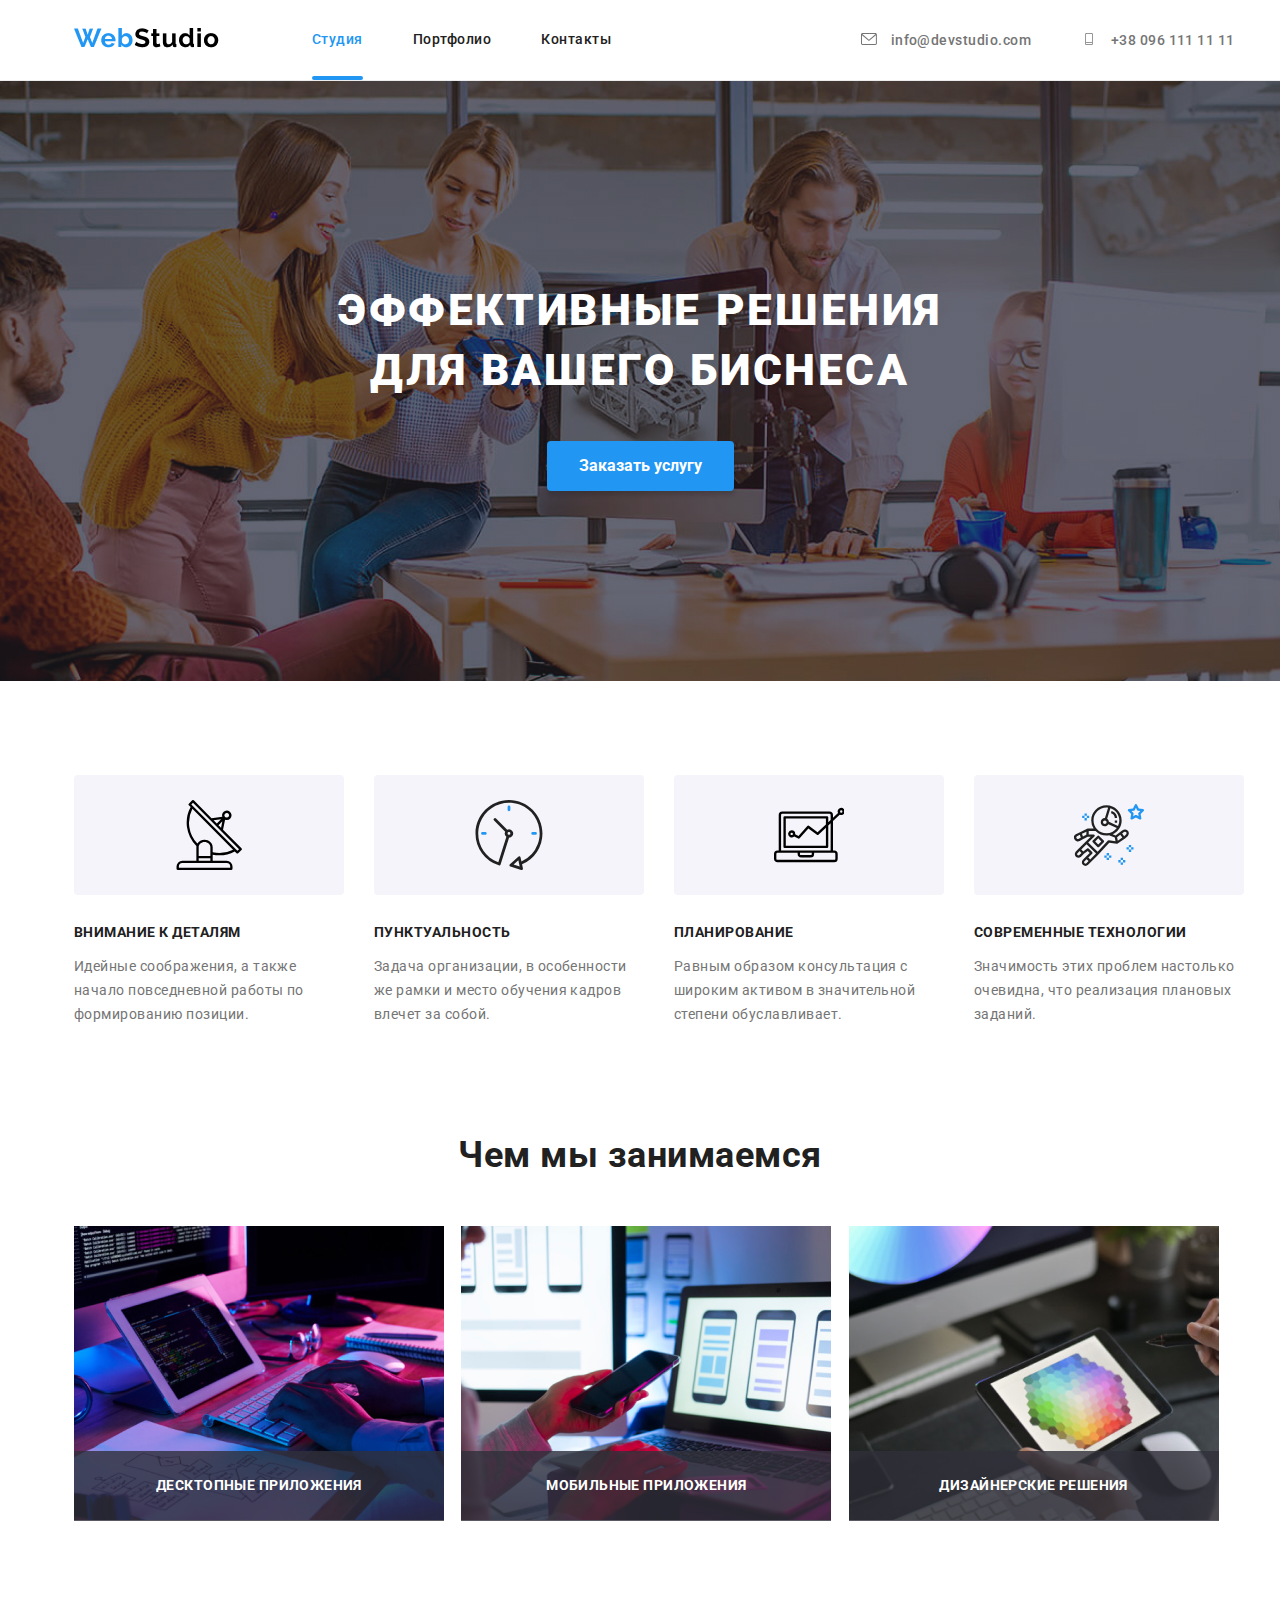
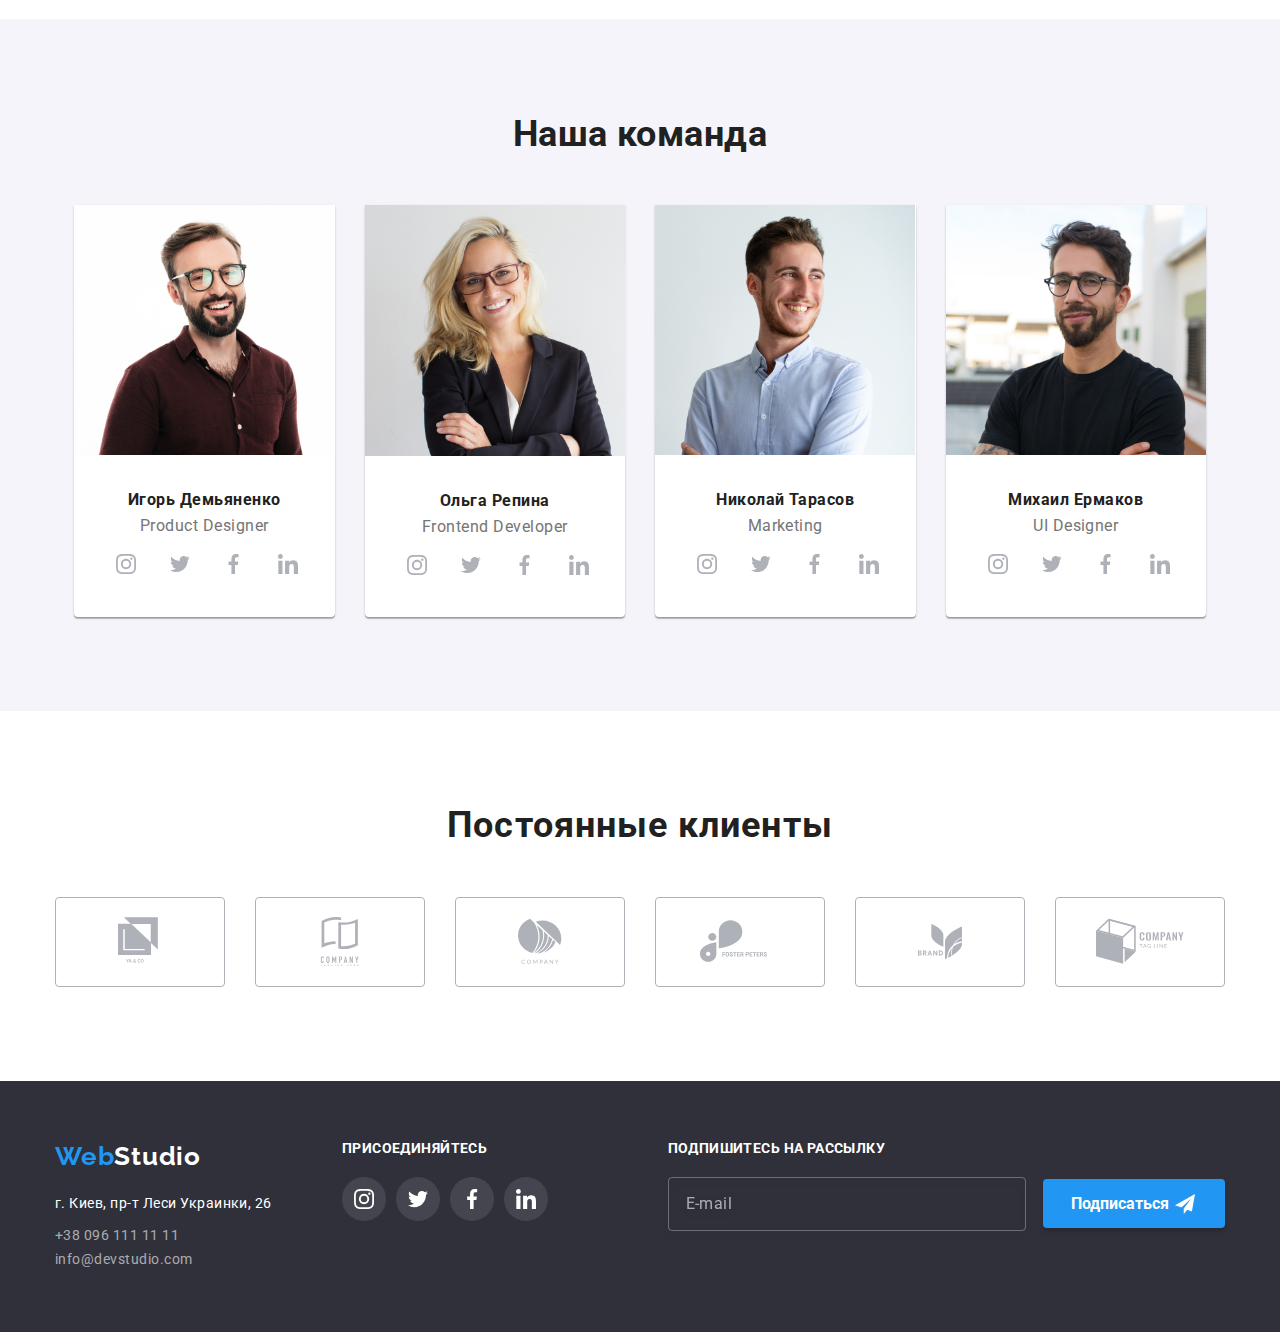
==== index.html @ f14112f4 "add files" ====
<!DOCTYPE html>
<html lang="ru">
  <head>
    <meta charset="UTF-8" />
    <title>adaptive</title>
    <link rel="preconnect" href="https://fonts.gstatic.com" />
    <link
      href="https://fonts.googleapis.com/css2?family=Raleway:wght@700&family=Roboto:wght@400;500;700;900&display=swap"
      rel="stylesheet"
    />
    <link rel="stylesheet" href="./css/main.min.css" />
  </head>

  <body>
    <!--Шапка-->
    <header>
      <div class="container-header container">
        <nav class="container-header__nav">
          <a href="./index.html">
            <img src="./images/WebStudio.png" alt="logo" />
          </a>
          <ul class="container-header__list list">
            <li class="item">
              <a class="container-header__links current" href="./index.html">Студия</a>
            </li>
            <li class="item">
              <a class="container-header__links" href="portfolio.html">Портфолио</a>
            </li>
            <li class="item"><a class="container-header__links" href="">Контакты</a></li>
          </ul>
        </nav>
        <address>
          <ul class="auth-nav list">
            <li class="item list">
              <a class="auth-nav__contacts list" href="mailto:info@devstudio.com">
                <svg class="auth-nav__icons list">
                  <use href="./images/symbol-defs.svg#icon-mail"></use>
                </svg>
                info@devstudio.com</a
              >
            </li>
            <li class="item">
              <a class="auth-nav__contacts" href="tel:+380961111111">
                <svg class="auth-nav__icons list">
                  <use href="./images/symbol-defs.svg#icon-tel"></use>
                </svg>
                +38 096 111 11 11
              </a>
            </li>
          </ul>
        </address>
      </div>
    </header>
    <main>
      <section class="hero">
        <h1 class="hero__title list">
          ЭФФЕКТИВНЫЕ РЕШЕНИЯ<br />ДЛЯ ВАШЕГО БИСНЕСА
        </h1>
        <button data-open-modal class="hero__button">Заказать услугу</button>
      </section>
      <!--наші переваги-->
      <section class="benefits list">
        <div class="benefits__container">
          <h2 class="visualy-hidden list">наші переваги</h2>
          <ul class="benefits__list list">
            <li class="item">
              <div class="benefits__background">
                <svg class="benefits__icons">
                  <use href="./images/symbol-defs.svg#icon-antenna"></use>
                </svg>
              </div>
              <h3 class="benefits__title">Внимание к деталям</h3>
              <p class="benefits__text">
                Идейные соображения, а также начало повседневной работы по
                формированию позиции.
              </p>
            </li>
            <li>
              <div class="benefits__background">
                <svg class="benefits__icons">
                  <use href="./images/symbol-defs.svg#icon-clock"></use>
                </svg>
              </div>
              <h3 class="benefits__title">Пунктуальность</h3>
              <p class="benefits__text">
                Задача организации, в особенности же рамки и место обучения
                кадров влечет за собой.
              </p>
            </li>
            <li class="item">
              <div class="benefits__background">
                <svg class="benefits__icons">
                  <use href="./images/symbol-defs.svg#icon-computer"></use>
                </svg>
              </div>
              <h3 class="benefits__title">Планирование</h3>
              <p class="benefits__text">
                Равным образом консультация с широким активом в значительной
                степени обуславливает.
              </p>
            </li>
            <li class="item">
              <div class="benefits__background">
                <svg class="benefits__icons">
                  <use href="./images/symbol-defs.svg#icon-astronaut"></use>
                </svg>
              </div>
              <h3 class="benefits__title">Современные технологии</h3>
              <p class="benefits__text">
                Значимость этих проблем настолько очевидна, что реализация
                плановых заданий.
              </p>
            </li>
          </ul>
        </div>
      </section>
      <!--Чем мы занимаемся-->
      <section class="our-work list">
        <div class="our-work__container">
          <h2 class="our-work__feature list">Чем мы занимаемся</h2>
          <ul class="our-work__list list">
            <li class="item">
              <img src="./images/img.jpg" width="370" alt="фото роботи1" />
              <h3 class="our-work__title list">ДЕСКТОПНЫЕ ПРИЛОЖЕНИЯ</h3>
            </li>
            <li class="item">
              <img src="./images/img(1).jpg" width="370" alt="фото роботи2" />
              <h3 class="our-work__title list">МОБИЛЬНЫЕ ПРИЛОЖЕНИЯ</h3>
            </li>
            <li class="item">
              <img src="./images/img(2).jpg" width="370" alt="фото роботи3" />
              <h3 class="our-work__title list">ДИЗАЙНЕРСКИЕ РЕШЕНИЯ</h3>
            </li>
          </ul>
        </div>
      </section>
      <!--Наша команда-->
      <section class="team list">
        <div class="team__container">
          <h2 class="team__title list">Наша команда</h2>
          <ul class="team__work list">
            <li class="item list">
              <img
                src="./images/img(3).jpg"
                width="260"
                alt="Игорь Демьяненко"
              /><br />
              <div class="team__staff list">
                <h3 class="team__name list">Игорь Демьяненко</h3>
                <p class="team__positions">Product Designer</p>
              
              <ul class="team__networks list">
                <li class="networks-item list">
                  <a
                    class="team__social-link list"
                    href="https://www.instagram.com/"
                    target="_blank"
                  >
                    <svg class="team__icons list">
                      <use href="./images/symbol-defs.svg#icon-instagram"></use>
                    </svg>
                  </a>
                </li>
                <li class="networks-item list">
                  <a
                    class="team__social-link"
                    href="https://twitter.com/?lang=uk"
                    target="_blank"
                  >
                    <svg class="team__icons">
                      <use href="./images/symbol-defs.svg#icon-twitter"></use>
                    </svg>
                  </a>
                </li>
                <li>
                  <a
                    class="team__social-link"
                    href="https://uk-ua.facebook.com/"
                    target="_blank"
                  >
                    <svg class="team__icons">
                      <use href="./images/symbol-defs.svg#icon-facebook"></use>
                    </svg>
                  </a>
                </li>
                <li>
                  <a
                    class="team__social-link"
                    href="https://www.linkedin.com/"
                    target="_blank"
                  >
                    <svg class="team__icons">
                      <use href="./images/symbol-defs.svg#icon-linkedin"></use>
                    </svg>
                  </a>
                </li>
              </ul>
            </div>
            </li>
            <li class="item list">
              <img
                src="./images/img(4).jpg"
                width="261"
                alt="Ольга Репина"
              /><br />
              <div class="team__staff list">
                <h3 class="team__name list">Ольга Репина</h3>
                <p class="team__positions">Frontend Developer</p>
              
              <ul class="team__networks list">
                <li>
                  <a
                    class="team__social-link"
                    href="https://www.instagram.com/"
                    target="_blank"
                  >
                    <svg class="team__icons">
                      <use href="./images/symbol-defs.svg#icon-instagram"></use>
                    </svg>
                  </a>
                </li>
                <li>
                  <a
                    class="team__social-link"
                    href="https://twitter.com/?lang=uk"
                    target="_blank"
                  >
                    <svg class="team__icons">
                      <use href="./images/symbol-defs.svg#icon-twitter"></use>
                    </svg>
                  </a>
                </li>
                <li>
                  <a
                    class="team__social-link"
                    href="https://uk-ua.facebook.com/"
                    target="_blank"
                  >
                    <svg class="team__icons">
                      <use href="./images/symbol-defs.svg#icon-facebook"></use>
                    </svg>
                  </a>
                </li>
                <li>
                  <a
                    class="team__social-link"
                    href="https://www.linkedin.com/"
                    target="_blank"
                  >
                    <svg class="team__icons">
                      <use href="./images/symbol-defs.svg#icon-linkedin"></use>
                    </svg>
                  </a>
                </li>
              </ul>
            </div>
            </li>
            <li class="item list">
              <img
                src="./images/img(5).jpg"
                width="260"
                alt="Николай Тарасов"
              /><br />
              <div class="team__staff list">
                <h3 class="team__name list">Николай Тарасов</h3>
                <p class="team__positions">Marketing</p>
             
              <ul class="team__networks list">
                <li>
                  <a
                    class="team__social-link"
                    href="https://www.instagram.com/"
                    target="_blank"
                  >
                    <svg class="team__icons">
                      <use href="./images/symbol-defs.svg#icon-instagram"></use>
                    </svg>
                  </a>
                </li>
                <li>
                  <a
                    class="team__social-link"
                    href="https://twitter.com/?lang=uk"
                    target="_blank"
                  >
                    <svg class="team__icons">
                      <use href="./images/symbol-defs.svg#icon-twitter"></use>
                    </svg>
                  </a>
                </li>
                <li>
                  <a
                    class="team__social-link"
                    href="https://uk-ua.facebook.com/"
                    target="_blank"
                  >
                    <svg class="team__icons">
                      <use href="./images/symbol-defs.svg#icon-facebook"></use>
                    </svg>
                  </a>
                </li>
                <li>
                  <a
                    class="team__social-link"
                    href="https://www.linkedin.com/"
                    target="_blank"
                  >
                    <svg class="team__icons">
                      <use href="./images/symbol-defs.svg#icon-linkedin"></use>
                    </svg>
                  </a>
                </li>
              </ul>
            </div>
            </li>
            <li class="item list">
              <img
                src="./images/img(6).jpg"
                width="260"
                alt="Михаил Ермаков"
              /><br />
              <div class="team__staff list">
                <h3 class="team__name list">Михаил Ермаков</h3>
                <p class="team__positions">UI Designer</p>
              
              <ul class="team__networks list">
                <li>
                  <a
                    class="team__social-link"
                    href="https://www.instagram.com/"
                    target="_blank"
                  >
                    <svg class="team__icons">
                      <use href="./images/symbol-defs.svg#icon-instagram"></use>
                    </svg>
                  </a>
                </li>
                <li>
                  <a
                    class="team__social-link"
                    href="https://twitter.com/?lang=uk/"
                    target="_blank"
                  >
                    <svg class="team__icons">
                      <use href="./images/symbol-defs.svg#icon-twitter"></use>
                    </svg>
                  </a>
                </li>
                <li>
                  <a
                    class="team__social-link"
                    href="https://uk-ua.facebook.com/"
                    target="_blank"
                  >
                    <svg class="team__icons">
                      <use href="./images/symbol-defs.svg#icon-facebook"></use>
                    </svg>
                  </a>
                </li>
                <li>
                  <a
                    class="team__social-link"
                    href="https://www.linkedin.com/"
                    target="_blank"
                  >
                    <svg class="team__icons">
                      <use href="./images/symbol-defs.svg#icon-linkedin"></use>
                    </svg>
                  </a>
                </li>
              </ul>
            </div>
            </li>
          </ul>
        </div>
      </section>
      <!--наші клієнти-->
      <section class="clients">
        <h3 class="clients__title list">Постоянные клиенты</h3>
        <ul class="clients__icons list">
          <li class="item">
            <a href="#" class="clients__link">
              <svg class="clients__logo" width="44" height="49">
                <use href="./images/symbol-defs.svg#icon-logo-1"></use>
              </svg>
            </a>
          </li>
          <li class="item">
            <a class="clients__link" href="#"
              ><svg class="clients__logo" width="44" height="49">
                <use href="./images/symbol-defs.svg#icon-logo-2"></use>
              </svg>
            </a>
          </li>
          <li class="item">
            <a class="clients__link" href="#">
              <svg class="clients__logo" width="44" height="49">
                <use href="./images/symbol-defs.svg#icon-logo-3"></use>
              </svg>
            </a>
          </li>
          <li class="item">
            <a class="clients__link" href="#"
              ><svg class="clients__logo" width="80" height="49">
                <use href="./images/symbol-defs.svg#icon-logo-4"></use>
              </svg>
            </a>
          </li>
          <li class="item">
            <a class="clients__link" href="#"
              ><svg class="clients__logo" width="44" height="49">
                <use href="./images/symbol-defs.svg#icon-logo-5"></use>
              </svg>
            </a>
          </li>
          <li class="item">
            <a class="clients__link" href="#"
              ><svg class="clients__logo" width="88" height="49">
                <use href="./images/symbol-defs.svg#icon-logo-6"></use>
              </svg>
            </a>
          </li>
        </ul>
      </section>
    </main>
    <footer>
      <div class="footer__container">
        <div>
          <a href="./index.html"
            ><span class="web">Web</span><span class="studio">Studio</span>
          </a>
          <address>
            <p class="footer__address">г. Киев, пр-т Леси Украинки, 26</p>
            <a class="footer__tel" href="tel:+380961111111">+38 096 111 11 11</a><br />
            <a class="footer__email" href="mailto:info@devstudio.com"
              >info@devstudio.com</a
            >
          </address>
        </div>
        <div class="footer__end">
          <h3 class="footer__join list">ПРИСОЕДИНЯЙТЕСЬ</h3>
          <ul class="footer-networks">
            <li>
              <a
                class="footer__social-links"
                href="https://www.instagram.com/"
                target="_blank"
              >
                <svg class="footer__icons">
                  <use href="./images/symbol-defs.svg#icon-instagram-2"></use>
                </svg>
              </a>
            </li>
            <li>
              <a
                class="footer__social-links"
                href="https://www.instagram.com/"
                target="_blank"
              >
                <svg class="footer__icons">
                  <use href="./images/symbol-defs.svg#icon-twitter-1"></use>
                </svg>
              </a>
            </li>
            <li>
              <a
                class="footer__social-links"
                href="https://www.instagram.com/"
                target="_blank"
              >   
                <svg class="footer__icons">
                  <use href="./images/symbol-defs.svg#icon-facebook-1"></use>
                </svg>
              </a>
            </li>
            <li>
              <a
                class="footer__social-links"
                href="https://www.instagram.com/"
                target="_blank"
              >
                <svg class="footer__icons">
                  <use href="./images/symbol-defs.svg#icon-linkedin-1"></use>
                </svg>
              </a>
            </li>
          </ul>
        </div>
        <div class="footer__form">
          <h3 class="footer__join list">Подпишитесь на рассылку</h3>
          <form>
            <input class="footer__form-input" type="email" placeholder="E-mail" />

            <button class="footer__form-button" type="submit">
              Подписаться
              <svg class="footer__form-icon" width="24" height="20">
                <use href="./images/symbol-defs.svg#icon-send"></use>
              </svg>
            </button>
          </form>
        </div>
      </div>
    </footer>

    <div class="backdrop is-hidden" data-backdrop>
      <div class="modal list">
        <button class="modal-btn list" data-close-modal>
          <svg width="20" height="20">
            <use href="./images/symbol-defs.svg#icon-close"></use>
          </svg>
        </button>
        <div class="modal-form list">
          <h3 class="modal-form-title list">
            Оставьте свои данные, мы вам перезвоним
          </h3>
          <form class="form-list">
            <div class="form-fild list">
              <label for="name">Имя</label>
              <input type="text" id="name" class="input" />
              <svg height="16" width="16">
                <use href="./images/symbol-defs.svg#icon-person"></use>
              </svg>
            </div>
            <div class="form-fild list">
              <label for="tel">Телефон</label>
              <input type="tel" id="tel" class="input" />
              <svg height="16" width="16">
                <use href="./images/symbol-defs.svg#icon-tel-2"></use>
              </svg>
            </div>
            <div class="form-fild list">
              <label for="email">Почта</label>
              <input type="email" id="email" class="input" />
              <svg height="16" width="16">
                <use href="./images/symbol-defs.svg#icon-mail-2"></use>
              </svg>
            </div>
            <div class="form-fild list">
              <label for="comet">Комментарий</label>
              <textarea
                class="textarea"
                id="comet"
                cols="5"
                rows="7"
                
                placeholder="Введите текст"
              ></textarea>
            </div>
            <div class="form-checkbox list">
              <label class="checkbox-label">
                <input type="checkbox" class="checkbox" />
                <span class="checkbox-icon"></span>
                 Соглашаюсь с рассылкой и принимаю&nbsp;
                <span
                  ><a class="conditions list" href="#" >Условия договора </a>
              </span>               
             </label>
            </div>
            <button class="button-modal list">Отправить</button>
          </form>
        </div>
      </div>
    </div>
    <script>
      const refs = {
        openModalBtn: document.querySelector("[data-open-modal]"),
        closeModalBtn: document.querySelector("[data-close-modal]"),
        backdrop: document.querySelector("[data-backdrop]"),
      };

      refs.openModalBtn.addEventListener("click", toggleModal);
      refs.closeModalBtn.addEventListener("click", toggleModal);

      refs.backdrop.addEventListener("click", logBackdropClick);

      function toggleModal() {
        refs.backdrop.classList.toggle("is-hidden");
      }

      function logBackdropClick() {
        console.log("Это клик в бекдроп");
      }
    </script>
  </body>
</html>
---- css/main.min.css ----
/*! modern-normalize v1.0.0 | MIT License | https://github.com/sindresorhus/modern-normalize */*,*::before,*::after{-webkit-box-sizing:border-box;box-sizing:border-box}:root{-moz-tab-size:4;-o-tab-size:4;tab-size:4}html{line-height:1.15;-webkit-text-size-adjust:100%}body{margin:0}body{font-family:system-ui,-apple-system,"Segoe UI",Roboto,Helvetica,Arial,sans-serif,"Apple Color Emoji","Segoe UI Emoji"}hr{height:0;color:inherit}abbr[title]{-webkit-text-decoration:underline dotted;text-decoration:underline dotted}b,strong{font-weight:bolder}code,kbd,samp,pre{font-family:ui-monospace, SFMono-Regular, Consolas, "Liberation Mono", Menlo, monospace;font-size:1em}small{font-size:80%}sub,sup{font-size:75%;line-height:0;position:relative;vertical-align:baseline}sub{bottom:-0.25em}sup{top:-0.5em}table{text-indent:0;border-color:inherit}button,input,optgroup,select,textarea{font-family:inherit;font-size:100%;line-height:1.15;margin:0}button,select{text-transform:none}button,[type="button"],[type="reset"],[type="submit"]{-webkit-appearance:button}::-moz-focus-inner{border-style:none;padding:0}:-moz-focusring{outline:1px dotted ButtonText}:-moz-ui-invalid{box-shadow:none}legend{padding:0}progress{vertical-align:baseline}::-webkit-inner-spin-button,::-webkit-outer-spin-button{height:auto}[type="search"]{-webkit-appearance:textfield;outline-offset:-2px}::-webkit-search-decoration{-webkit-appearance:none}::-webkit-file-upload-button{-webkit-appearance:button;font:inherit}summary{display:list-item}body{font-family:"Roboto";color:#212121;letter-spacing:0.03em;font-weight:400;margin:0}.list{padding:0;margin:0;list-style:none}.container{margin-left:auto;margin-right:auto;width:1172px;padding-left:20px;padding-right:20px;outline:2px solid transparent}a{text-decoration:none}ul{list-style-type:none}.visualy-hidden{position:absolute;clip:rect(0 0 0 0);width:1px;height:1px;margin:-1px}header{border-bottom:1px solid #ececec}.container-header{display:-webkit-box;display:-ms-flexbox;display:flex;-webkit-box-align:center;-ms-flex-align:center;align-items:center}.container-header__nav{display:-webkit-box;display:-ms-flexbox;display:flex;-webkit-box-align:center;-ms-flex-align:center;align-items:center}.container-header__list{display:-webkit-box;display:-ms-flexbox;display:flex}.container-header__list .item{margin-right:50px}.container-header__list .item:last-child{margin-right:0}.container-header__list .item:first-child{margin-left:93px}.container-header__list .container-header__links{display:block;position:relative;padding-top:32px;padding-bottom:32px;font-weight:500;font-size:14px;line-height:1.14;color:#212121;-webkit-transition:color 250ms cubic-bezier(0.4, 0, 0.2, 1);transition:color 250ms cubic-bezier(0.4, 0, 0.2, 1)}.container-header__list .container-header__links.current,.container-header__list .container-header__links:hover,.container-header__list .container-header__links:focus{color:#2196f3}.container-header__links::after{content:"";position:absolute;left:0;bottom:0;display:block;width:100%;height:4px;background:#2196f3;border-radius:2px;-webkit-transform:scaleX(0);transform:scaleX(0);opacity:0;-webkit-transition:opacity 250ms cubic-bezier(0.4, 0, 0.2, 1),-webkit-transform 250ms cubic-bezier(0.4, 0, 0.2, 1);transition:opacity 250ms cubic-bezier(0.4, 0, 0.2, 1),-webkit-transform 250ms cubic-bezier(0.4, 0, 0.2, 1);transition:transform 250ms cubic-bezier(0.4, 0, 0.2, 1),opacity 250ms cubic-bezier(0.4, 0, 0.2, 1);transition:transform 250ms cubic-bezier(0.4, 0, 0.2, 1),opacity 250ms cubic-bezier(0.4, 0, 0.2, 1),-webkit-transform 250ms cubic-bezier(0.4, 0, 0.2, 1)}.container-header__links.current::after,.container-header__links:hover::after,.container-header__links:focus::after{-webkit-transform:scaleX(1);transform:scaleX(1);background:#2196f3;opacity:1}.auth-nav__contacts{font-weight:500;font-size:14px;line-height:16px;color:#757575;font-style:normal;-webkit-transition:color 250ms cubic-bezier(0.4, 0, 0.2, 1);transition:color 250ms cubic-bezier(0.4, 0, 0.2, 1)}.auth-nav__contacts:hover,.auth-nav__contacts:focus{color:#2196f3}.auth-nav__icons{width:16px;height:12px;margin-right:10px;fill:currentColor}.auth-nav{display:-webkit-box;display:-ms-flexbox;margin-left:auto}.auth-nav .item{margin-left:250px}.auth-nav .item+.item{margin-left:50px}.hero{max-width:1600px;height:600px;margin-left:auto;margin-right:auto;background-color:rgba(47,48,58,0.4);background-image:-webkit-gradient(linear, left top, right top, from(rgba(47,48,58,0.4)), to(rgba(47,48,58,0.4))),url(../images/fon.jpg);background-image:linear-gradient(to right, rgba(47,48,58,0.4), rgba(47,48,58,0.4)),url(../images/fon.jpg);background-repeat:no-repeat;background-size:cover;background-position:center;padding-bottom:94px}.hero__title{text-align:center;letter-spacing:0.06em;color:#fff;font-weight:900;font-size:44px;line-height:1.36;margin-bottom:40px;padding-top:200px}.hero__button{display:-webkit-box;display:-ms-flexbox;display:flex;margin-right:auto;margin-left:auto;-webkit-box-shadow:0px 4px 4px rgba(0,0,0,0.15);box-shadow:0px 4px 4px rgba(0,0,0,0.15);border-radius:4px;padding-right:32px;padding-left:32px;padding-top:10px;padding-bottom:10px;color:#fff;background:#2196f3;font-weight:700;font-size:16px;line-height:1.87;border:#ffffff}.benefits{padding-top:94px;padding-bottom:94px}.benefits__container{margin-left:auto;margin-right:auto;width:1172px;padding-left:20px;padding-right:20px;outline:2px solid transparent}.benefits__background{width:270px;height:120px;background:#f5f4fa;border-radius:4px;margin-bottom:30px;padding:25px 100px}.benefits__icons{width:70px;height:70px}.benefits__list{display:-webkit-box;display:-ms-flexbox;display:flex}.benefits__title{font-weight:700;font-size:14px;line-height:1.14;text-transform:uppercase;margin-bottom:10px}.benefits__text{font-size:14px;line-height:1.7;color:#757575;width:270px;-webkit-box-orient:horizontal;-webkit-box-direction:normal;-ms-flex-direction:row;flex-direction:row;margin-right:30px}.our-work{padding-bottom:94px}.our-work__container{margin-left:auto;margin-right:auto;width:1172px;padding-left:20px;padding-right:20px;outline:2px solid transparent}.our-work__list{display:-webkit-box;display:-ms-flexbox;display:flex;-ms-flex-wrap:wrap;flex-wrap:wrap;-webkit-box-pack:justify;-ms-flex-pack:justify;justify-content:space-between}.our-work__list .item{position:relative;width:calc((100% - 60px) / 3);margin-right:30px}.our-work__list .item:nth-child(3n){margin-right:0}.our-work__title{position:absolute;bottom:4px;left:0;padding-top:27px;padding-bottom:27px;width:370px;text-align:center;font-weight:700;font-size:14px;line-height:1.14;letter-spacing:0.03em;color:#ffffff;background:rgba(47,48,58,0.8)}.our-work__feature{font-weight:700;font-size:36px;line-height:1.17;text-align:center;margin-bottom:50px}.team{padding-bottom:94px;background:#f5f4fa;padding-top:94px}.team__container{margin-left:auto;margin-right:auto;width:1172px;padding-left:20px;padding-right:20px;outline:2px solid transparent}.team__title{font-weight:700;font-size:36px;line-height:1.17;text-align:center;margin-bottom:50px}.team__work{display:-webkit-box;display:-ms-flexbox;display:flex;-ms-flex-wrap:wrap;flex-wrap:wrap;-webkit-box-pack:justify;-ms-flex-pack:justify;justify-content:space-between}.team__work .item{width:calc((100% - 90px) / 4);margin-right:30px;background:#ffffff;border-radius:0px 0px 4px 4px;-webkit-box-shadow:0px 1px 3px rgba(0,0,0,0.12),0px 1px 1px rgba(0,0,0,0.14),0px 2px 1px rgba(0,0,0,0.2);box-shadow:0px 1px 3px rgba(0,0,0,0.12),0px 1px 1px rgba(0,0,0,0.14),0px 2px 1px rgba(0,0,0,0.2)}.team__work .item:nth-child(4n){margin-right:0}.team__staff{padding:30px}.team__name{font-size:16px;line-height:1.19;text-align:center;margin-bottom:10px}.team__positions{font-size:16px;line-height:1.19px;color:#757575;text-align:center}.team__networks{display:-webkit-box;display:-ms-flexbox;display:flex}.team__social-link{display:-webkit-box;display:-ms-flexbox;display:flex;color:#afb1b8;padding:0;border:none;width:44px;height:44px;border-radius:50%;background-color:#fff;-webkit-box-pack:center;-ms-flex-pack:center;justify-content:center;-webkit-box-align:center;-ms-flex-align:center;align-items:center;margin-right:10px;-webkit-transition:color 250ms cubic-bezier(0.4, 0, 0.2, 1),background-color 250ms cubic-bezier(0.4, 0, 0.2, 1),-webkit-box-shadow 250ms cubic-bezier(0.4, 0, 0.2, 1);transition:color 250ms cubic-bezier(0.4, 0, 0.2, 1),background-color 250ms cubic-bezier(0.4, 0, 0.2, 1),-webkit-box-shadow 250ms cubic-bezier(0.4, 0, 0.2, 1);transition:color 250ms cubic-bezier(0.4, 0, 0.2, 1),background-color 250ms cubic-bezier(0.4, 0, 0.2, 1),box-shadow 250ms cubic-bezier(0.4, 0, 0.2, 1);transition:color 250ms cubic-bezier(0.4, 0, 0.2, 1),background-color 250ms cubic-bezier(0.4, 0, 0.2, 1),box-shadow 250ms cubic-bezier(0.4, 0, 0.2, 1),-webkit-box-shadow 250ms cubic-bezier(0.4, 0, 0.2, 1)}.team__social-link:hover,.team__social-link:focus{color:#fff;background-color:#2196f3}.team__icons{width:20px;height:20px;fill:currentColor}.clients{padding-top:94px;padding-bottom:94px}.clients__title{font-weight:700;font-size:36px;line-height:1.16;letter-spacing:0.03em;text-align:center;color:#212121;margin-bottom:50px}.clients__icons{display:-webkit-box;display:-ms-flexbox;display:flex;max-width:1170px;margin-right:auto;margin-left:auto}.clients__icons .item{margin-right:30px;width:170px;height:90px}.clients__icons .item:nth-child(6n){margin-right:0}.clients__link{display:-webkit-inline-box;display:-ms-inline-flexbox;display:inline-flex;width:100%;height:100%;border-radius:4px;border:1px solid #afb1b8;-webkit-box-pack:center;-ms-flex-pack:center;justify-content:center;-webkit-box-align:center;-ms-flex-align:center;align-items:center;fill:#afb1b8;background-color:#fff;-webkit-transition:fill 250ms cubic-bezier(0.4, 0, 0.2, 1),border-color 250ms cubic-bezier(0.4, 0, 0.2, 1);transition:fill 250ms cubic-bezier(0.4, 0, 0.2, 1),border-color 250ms cubic-bezier(0.4, 0, 0.2, 1)}.clients__link:hover,.clients__link:focus{border:1px solid #2196f3;fill:#2196f3}footer{background:#2f303a;padding-top:60px;padding-bottom:60px}.footer__container{display:-webkit-box;display:-ms-flexbox;display:flex;max-width:1170px;margin-left:auto;margin-right:auto}.web{font-family:"Raleway";font-style:normal;font-weight:700;font-size:26px;line-height:1.19;letter-spacing:0.03em;color:#2196f3}.studio{font-family:"Raleway";font-style:normal;font-weight:700;font-size:26px;line-height:1.19;letter-spacing:0.03em;color:#fff}.footer__address{margin-top:20px;margin-bottom:9px;font-style:normal;font-size:14px;line-height:1.7;color:#fff}.footer__tel{font-style:normal;font-size:14px;line-height:1.7;color:rgba(255,255,255,0.6);margin-bottom:9px}.footer__email{font-style:normal;font-size:14px;line-height:1.7;color:rgba(255,255,255,0.6)}.footer__end{margin-left:70px}.footer__join{font-weight:bold;font-size:14px;line-height:1.14;letter-spacing:0.03em;text-transform:uppercase;margin-bottom:20px;color:#fff}.footer-networks{display:-webkit-box;display:-ms-flexbox;display:flex;padding:0}.footer__social-links{display:-webkit-box;display:-ms-flexbox;display:flex;color:#fff;padding:0;border:none;width:44px;height:44px;border-radius:50%;background-color:rgba(255,255,255,0.1);-webkit-box-pack:center;-ms-flex-pack:center;justify-content:center;-webkit-box-align:center;-ms-flex-align:center;align-items:center;margin-right:10px;-webkit-transition:background-color 250ms cubic-bezier(0.4, 0, 0.2, 1),-webkit-box-shadow 250ms cubic-bezier(0.4, 0, 0.2, 1);transition:background-color 250ms cubic-bezier(0.4, 0, 0.2, 1),-webkit-box-shadow 250ms cubic-bezier(0.4, 0, 0.2, 1);transition:background-color 250ms cubic-bezier(0.4, 0, 0.2, 1),box-shadow 250ms cubic-bezier(0.4, 0, 0.2, 1);transition:background-color 250ms cubic-bezier(0.4, 0, 0.2, 1),box-shadow 250ms cubic-bezier(0.4, 0, 0.2, 1),-webkit-box-shadow 250ms cubic-bezier(0.4, 0, 0.2, 1)}.footer__social-links:hover,.footer__social-links:focus{color:#fff;background-color:#2196f3}.footer__icons{width:20px;height:20px;fill:currentColor}.footer__form{margin-left:auto}.footer__form-input{padding:17px;width:358px;background-color:transparent;border:1px solid rgba(255,255,255,0.3);-webkit-box-sizing:border-box;box-sizing:border-box;color:#fff;-webkit-filter:drop-shadow(0px 4px 4px rgba(0,0,0,0.15));filter:drop-shadow(0px 4px 4px rgba(0,0,0,0.15));border-radius:4px}.footer__form-input::-webkit-input-placeholder{display:-webkit-box;display:flex;-webkit-box-align:center;align-items:center;font-weight:400;font-size:16px;line-height:1.25;letter-spacing:0.03em;color:rgba(255,255,255,0.6)}.footer__form-input:-ms-input-placeholder{display:-ms-flexbox;display:flex;-ms-flex-align:center;align-items:center;font-weight:400;font-size:16px;line-height:1.25;letter-spacing:0.03em;color:rgba(255,255,255,0.6)}.footer__form-input::-ms-input-placeholder{display:-ms-flexbox;display:flex;-ms-flex-align:center;align-items:center;font-weight:400;font-size:16px;line-height:1.25;letter-spacing:0.03em;color:rgba(255,255,255,0.6)}.footer__form-input::placeholder{display:-webkit-box;display:-ms-flexbox;display:flex;-webkit-box-align:center;-ms-flex-align:center;align-items:center;font-weight:400;font-size:16px;line-height:1.25;letter-spacing:0.03em;color:rgba(255,255,255,0.6)}.footer__form-button{margin-left:13px;padding:10px 28px;-webkit-box-shadow:0px 4px 4px rgba(0,0,0,0.15);box-shadow:0px 4px 4px rgba(0,0,0,0.15);border-radius:4px;color:#fff;background:#2196f3;font-weight:700;font-size:16px;line-height:1.87;border:transparent}.footer__form-icon{fill:#fff;-webkit-box-align:center;-ms-flex-align:center;align-items:center;-webkit-box-pack:center;-ms-flex-pack:center;justify-content:center;-webkit-transform:translateY(5px);transform:translateY(5px)}.backdrop{position:fixed;top:0;left:0;width:100%;height:100%;background-color:rgba(0,0,0,0.2);-webkit-transition:opacity 250ms cubic-bezier(0.4, 0, 0.2, 1);transition:opacity 250ms cubic-bezier(0.4, 0, 0.2, 1)}.backdrop.is-hidden{opacity:0;pointer-events:none}.modal{position:absolute;left:50%;top:50%;-webkit-transform:translate(-50%, -50%);transform:translate(-50%, -50%);width:528px;height:581px;background:#ffffff;-webkit-box-shadow:0px 1px 3px rgba(0,0,0,0.12),0px 1px 1px rgba(0,0,0,0.14),0px 2px 1px rgba(0,0,0,0.2);box-shadow:0px 1px 3px rgba(0,0,0,0.12),0px 1px 1px rgba(0,0,0,0.14),0px 2px 1px rgba(0,0,0,0.2);border-radius:4px;-webkit-transform:translate(-50%, -50%) scale(1);transform:translate(-50%, -50%) scale(1);-webkit-transition:-webkit-transform 250ms cubic-bezier(0.4, 0, 0.2, 1);transition:-webkit-transform 250ms cubic-bezier(0.4, 0, 0.2, 1);transition:transform 250ms cubic-bezier(0.4, 0, 0.2, 1);transition:transform 250ms cubic-bezier(0.4, 0, 0.2, 1), -webkit-transform 250ms cubic-bezier(0.4, 0, 0.2, 1)}.backdrop.is-hidden .modal{-webkit-transform:translate(-50%, -50%) scale(0.9);transform:translate(-50%, -50%) scale(0.9)}.modal-btn{position:absolute;top:8px;right:8px;width:30px;height:30px;display:-webkit-box;display:-ms-flexbox;display:flex;-webkit-box-align:center;-ms-flex-align:center;align-items:center;-webkit-box-pack:center;-ms-flex-pack:center;justify-content:center;border:1px solid rgba(0,0,0,0.1);border-radius:50%;cursor:pointer;background:#fff;-webkit-transition:fill 250ms cubic-bezier(0.4, 0, 0.2, 1);transition:fill 250ms cubic-bezier(0.4, 0, 0.2, 1)}.modal-btn:hover,.modal-btn:focus{fill:#2196f3}.modal-form{padding-top:40px;padding-right:40px;padding-left:40px}.modal-form-title{margin-bottom:12px;font-weight:700;font-size:20px;line-height:1.15;text-align:center;letter-spacing:0.03em;color:#212121}.form-list{display:-webkit-box;display:-ms-flexbox;display:flex;-webkit-box-orient:vertical;-webkit-box-direction:normal;-ms-flex-direction:column;flex-direction:column}.form-fild{position:relative;display:-webkit-box;display:-ms-flexbox;display:flex;-webkit-box-orient:vertical;-webkit-box-direction:normal;-ms-flex-direction:column;flex-direction:column;margin-bottom:10px;margin-left:0}.form-fild:nth-child(4){margin-bottom:0}.input{padding-top:11px;padding-bottom:11px;padding-left:35px;border-color:rgba(33,33,33,0.2);-webkit-box-sizing:border-box;box-sizing:border-box;border-radius:4px;margin-top:4px;-webkit-transition:border-color 250ms cubic-bezier(0.4, 0, 0.2, 1);transition:border-color 250ms cubic-bezier(0.4, 0, 0.2, 1)}.input:focus,.input:hover{border-color:#2196f3;outline:none}.input:focus ~ svg,.input:hover ~ svg{fill:#2196f3}.form-fild svg{-webkit-transition:fill 250ms cubic-bezier(0.4, 0, 0.2, 1);transition:fill 250ms cubic-bezier(0.4, 0, 0.2, 1)}.form-fild label{font-size:12px;line-height:1.16;letter-spacing:0.01em;color:#757575}.textarea{margin-top:4px;border:1px solid rgba(33,33,33,0.2);-webkit-box-sizing:border-box;box-sizing:border-box;border-radius:4px;resize:none;-webkit-transition:border-color 250ms cubic-bezier(0.4, 0, 0.2, 1);transition:border-color 250ms cubic-bezier(0.4, 0, 0.2, 1)}.textarea:focus,.textarea:hover{border-color:#2196f3}.form-fild ::-webkit-input-placeholder{padding:16px 12px;font-family:Roboto;font-size:12px;line-height:1.16px;letter-spacing:0.01em;color:rgba(117,117,117,0.5)}.form-fild :-ms-input-placeholder{padding:16px 12px;font-family:Roboto;font-size:12px;line-height:1.16px;letter-spacing:0.01em;color:rgba(117,117,117,0.5)}.form-fild ::-ms-input-placeholder{padding:16px 12px;font-family:Roboto;font-size:12px;line-height:1.16px;letter-spacing:0.01em;color:rgba(117,117,117,0.5)}.form-fild ::placeholder{padding:16px 12px;font-family:Roboto;font-size:12px;line-height:1.16px;letter-spacing:0.01em;color:rgba(117,117,117,0.5)}.form-fild svg{position:absolute;top:50%;left:5px;-webkit-transform:translateX(50%);transform:translateX(50%)}.form-checkbox{display:-webkit-box;display:-ms-flexbox;display:flex;-webkit-box-orient:horizontal;-webkit-box-direction:normal;-ms-flex-direction:row;flex-direction:row;margin-top:20px;font-size:14px;line-height:1.71;-webkit-box-align:center;-ms-flex-align:center;align-items:center;-webkit-box-pack:center;-ms-flex-pack:center;justify-content:center;letter-spacing:0.03em;color:#757575}.conditions{color:#2196f3;text-decoration:underline}.button-modal{margin-right:auto;margin-left:auto;margin-top:30px;width:200px;-webkit-box-shadow:0px 4px 4px rgba(0,0,0,0.15);box-shadow:0px 4px 4px rgba(0,0,0,0.15);border-radius:4px;padding-right:50px;padding-left:50px;padding-top:10px;padding-bottom:10px;color:#fff;background:#2196f3;font-weight:700;font-size:16px;line-height:1.87;border:#ffffff}.checkbox-label{display:-webkit-box;display:-ms-flexbox;display:flex;-webkit-box-align:center;-ms-flex-align:center;align-items:center}.checkbox{position:absolute;clip:rect(0 0 0 0);width:1px;height:1px;margin:-1px}.checkbox-icon{margin-right:7px;display:inline-block;width:16px;height:15px;border:2px solid black;border-radius:2px;-webkit-transition:all 250ms cubic-bezier(0.4, 0, 0.2, 1);transition:all 250ms cubic-bezier(0.4, 0, 0.2, 1)}.checkbox:checked+.checkbox-icon{background-origin:border-box;background-size:contain;background-color:#2196f3;border:2px solid #2196f3;background-image:url(../images/iconCheck.svg)}.galery{margin-bottom:94px;margin-top:100px}.galery__container{margin-bottom:50px}.galery__filters{display:-webkit-box;display:-ms-flexbox;display:flex;-webkit-box-pack:center;-ms-flex-pack:center;justify-content:center}.galery__filters .item{margin-right:8px}.galery__portfolio-buttons{font-family:Roboto;font-weight:500;font-size:16px;line-height:1.6;color:#212121;background:#f5f4fa;text-align:center;border:#2196f3;border-radius:4px;padding:6px 22px;-webkit-transition:color 250ms cubic-bezier(0.4, 0, 0.2, 1),background-color 250ms cubic-bezier(0.4, 0, 0.2, 1),-webkit-box-shadow 250ms cubic-bezier(0.4, 0, 0.2, 1);transition:color 250ms cubic-bezier(0.4, 0, 0.2, 1),background-color 250ms cubic-bezier(0.4, 0, 0.2, 1),-webkit-box-shadow 250ms cubic-bezier(0.4, 0, 0.2, 1);transition:color 250ms cubic-bezier(0.4, 0, 0.2, 1),background-color 250ms cubic-bezier(0.4, 0, 0.2, 1),box-shadow 250ms cubic-bezier(0.4, 0, 0.2, 1);transition:color 250ms cubic-bezier(0.4, 0, 0.2, 1),background-color 250ms cubic-bezier(0.4, 0, 0.2, 1),box-shadow 250ms cubic-bezier(0.4, 0, 0.2, 1),-webkit-box-shadow 250ms cubic-bezier(0.4, 0, 0.2, 1)}.galery__portfolio-buttons:hover,.galery__portfolio-buttons:focus,.galery__portfolio-buttons:active{background-color:#2196f3;color:#fff;-webkit-box-shadow:0px 3px 1px rgba(0,0,0,0.1),0px 1px 2px rgba(0,0,0,0.08),0px 2px 2px rgba(0,0,0,0.12);box-shadow:0px 3px 1px rgba(0,0,0,0.1),0px 1px 2px rgba(0,0,0,0.08),0px 2px 2px rgba(0,0,0,0.12);border:transparent}.examples__container{margin-left:auto;margin-right:auto;width:1172px;padding-left:20px;padding-right:20px;outline:2px solid transparent}.examples__list{display:-webkit-box;display:-ms-flexbox;display:flex;-ms-flex-wrap:wrap;flex-wrap:wrap}.examples__list .item{position:relative;width:calc((100% - 60px) / 3);margin-right:30px;margin-bottom:30px;background:#ffffff}.examples__list .item:nth-child(3n){margin-right:0}.examples__card-portfolio{display:block;-webkit-box-shadow:none;box-shadow:none;-webkit-transition:-webkit-box-shadow 250ms cubic-bezier(0.4, 0, 0.2, 1);transition:-webkit-box-shadow 250ms cubic-bezier(0.4, 0, 0.2, 1);transition:box-shadow 250ms cubic-bezier(0.4, 0, 0.2, 1);transition:box-shadow 250ms cubic-bezier(0.4, 0, 0.2, 1), -webkit-box-shadow 250ms cubic-bezier(0.4, 0, 0.2, 1)}.examples__card-portfolio:hover .examples__overlay-portfolio,.examples__card-portfolio:focus .examples__overlay-portfolio{-webkit-transform:translateY(0);transform:translateY(0);opacity:0.9}.examples__card-portfolio:hover,.examples__card-portfolio:focus{-webkit-box-shadow:0px 1px 1px rgba(0,0,0,0.12),0px 4px 4px rgba(0,0,0,0.06),1px 4px 6px rgba(0,0,0,0.16);box-shadow:0px 1px 1px rgba(0,0,0,0.12),0px 4px 4px rgba(0,0,0,0.06),1px 4px 6px rgba(0,0,0,0.16);outline:transparent}.examples__thumb{position:relative;overflow:hidden}.examples__image{border:0;display:block}.examples__overlay-portfolio{position:absolute;bottom:0;width:100%;height:100%;background-color:#2196f3;-webkit-box-shadow:none;box-shadow:none;-webkit-transform:translateY(100%);transform:translateY(100%);-webkit-transition:-webkit-transform 250ms cubic-bezier(0.4, 0, 0.2, 1);transition:-webkit-transform 250ms cubic-bezier(0.4, 0, 0.2, 1);transition:transform 250ms cubic-bezier(0.4, 0, 0.2, 1);transition:transform 250ms cubic-bezier(0.4, 0, 0.2, 1), -webkit-transform 250ms cubic-bezier(0.4, 0, 0.2, 1)}.examples__exposition{padding:63px 24px;margin:0;font-size:18px;line-height:1.56;color:#fff}.examples__card{padding-bottom:20px;border:1px solid #eeeeee;padding-top:20px;padding-left:24px}.examples__projects-names{font-size:18px;line-height:1.88;letter-spacing:0.06em;color:#212121;margin-bottom:4px}.examples__types-work{font-size:16px;line-height:1.88;letter-spacing:0.03em;color:#757575}
/*# sourceMappingURL=main.min.css.map */
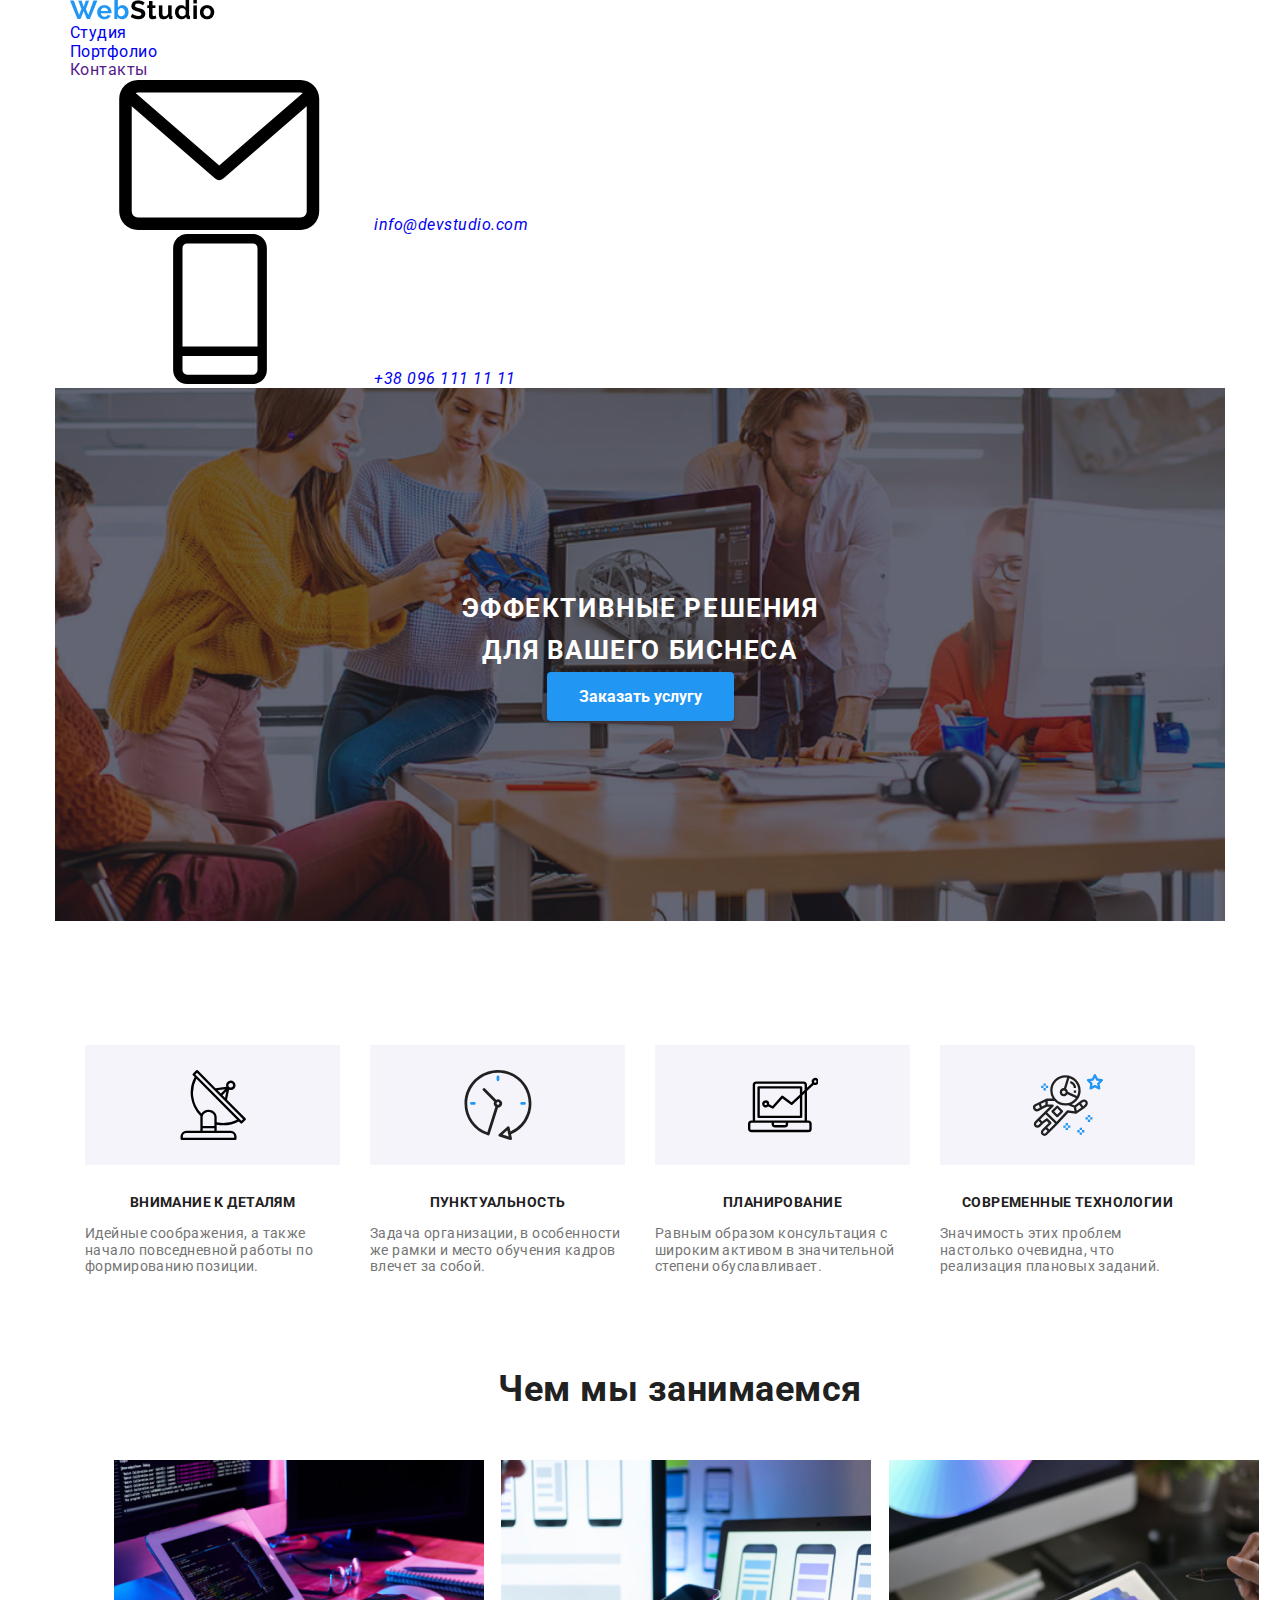
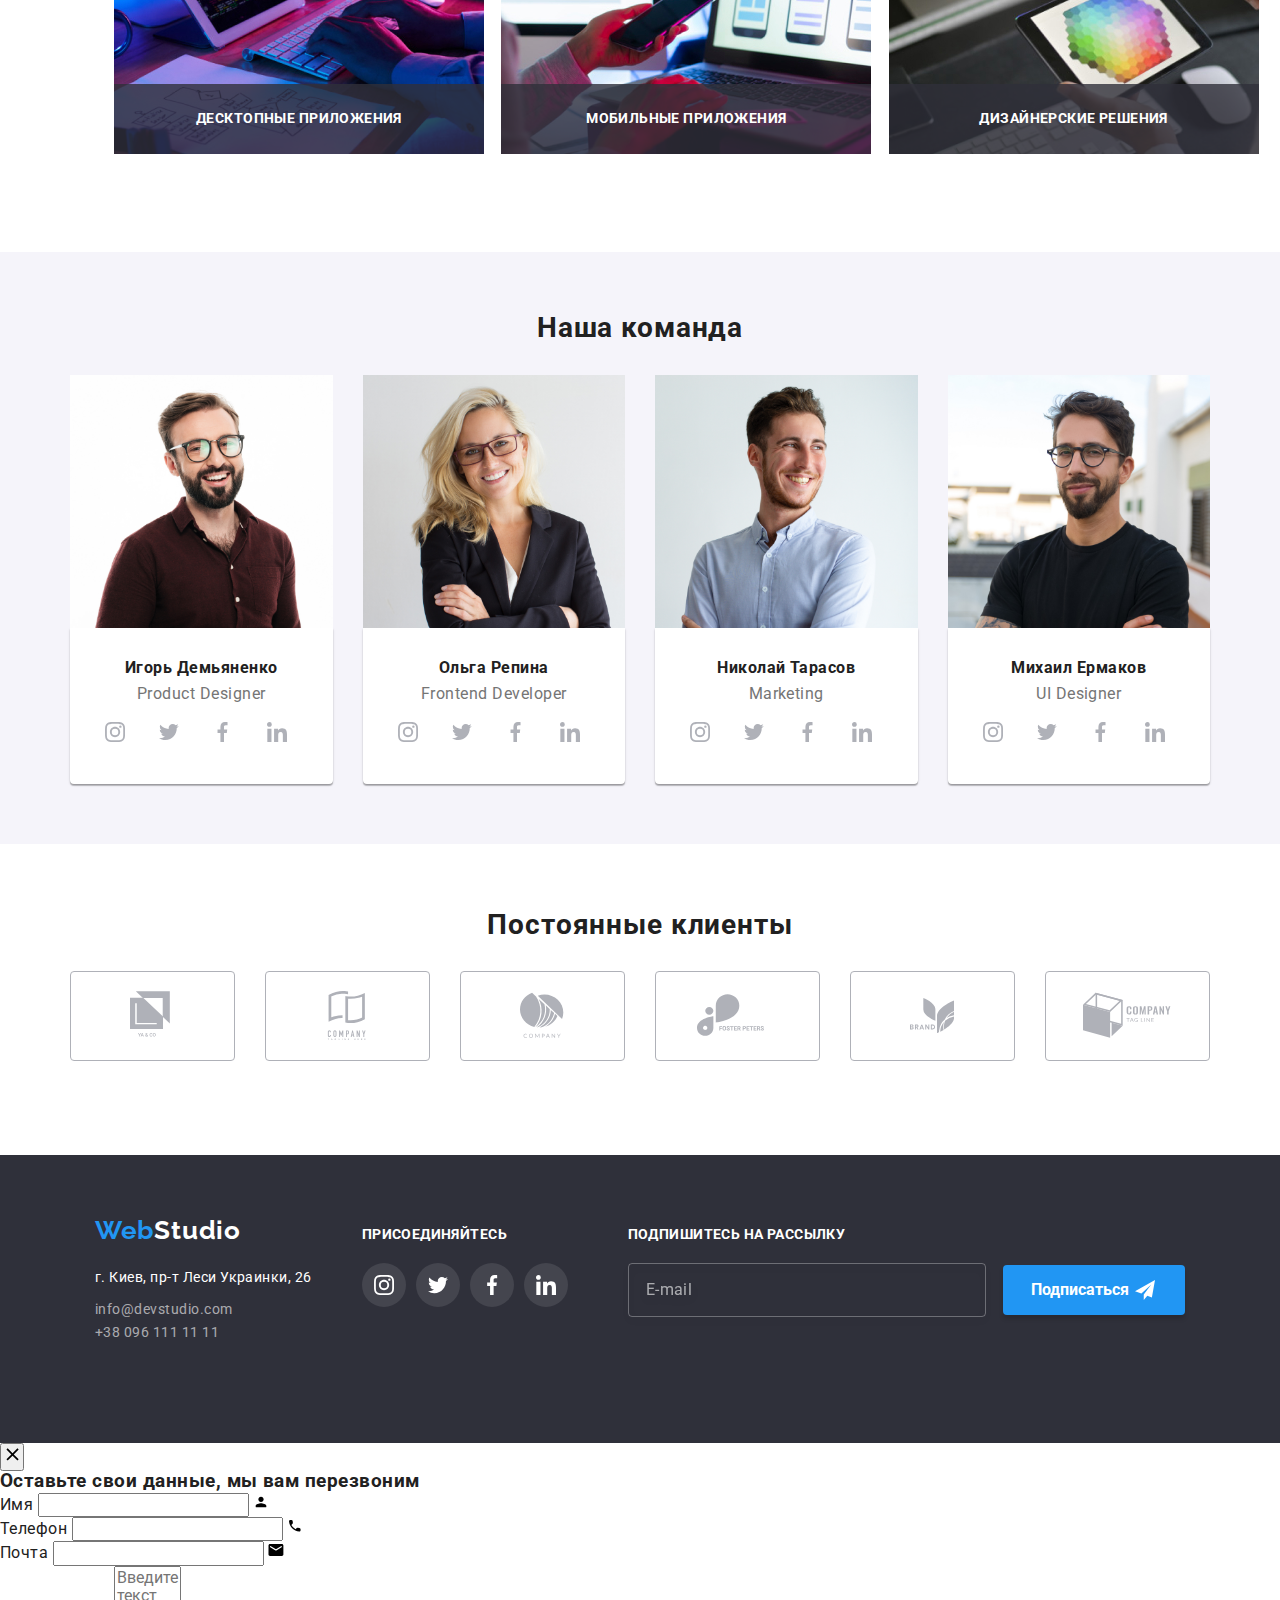
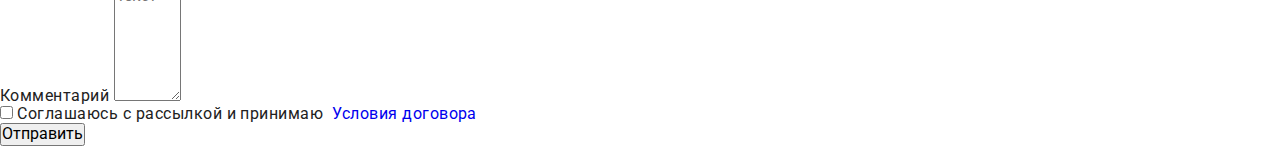
==== commit 3b75b306: "адаптивка студії  крім хедеру" ====
--- a/index.html
+++ b/index.html
@@ -2,6 +2,7 @@
 <html lang="ru">
   <head>
     <meta charset="UTF-8" />
+    <meta name="viewport" content="width=device-width, initial-scale=1.0" />
     <title>adaptive</title>
     <link rel="preconnect" href="https://fonts.gstatic.com" />
     <link
@@ -14,7 +15,7 @@
   <body>
     <!--Шапка-->
     <header>
-      <div class="container-header container">
+      <div class="container-header container ">
         <nav class="container-header__nav">
           <a href="./index.html">
             <img src="./images/WebStudio.png" alt="logo" />
@@ -52,7 +53,7 @@
       </div>
     </header>
     <main>
-      <section class="hero">
+      <section class="hero container list">
         <h1 class="hero__title list">
           ЭФФЕКТИВНЫЕ РЕШЕНИЯ<br />ДЛЯ ВАШЕГО БИСНЕСА
         </h1>
@@ -60,52 +61,52 @@
       </section>
       <!--наші переваги-->
       <section class="benefits list">
-        <div class="benefits__container">
+        <div class="container">
           <h2 class="visualy-hidden list">наші переваги</h2>
           <ul class="benefits__list list">
-            <li class="item">
-              <div class="benefits__background">
+            <li class="item list">
+              <div class="benefits__background list ">
                 <svg class="benefits__icons">
                   <use href="./images/symbol-defs.svg#icon-antenna"></use>
                 </svg>
               </div>
-              <h3 class="benefits__title">Внимание к деталям</h3>
+              <h3 class="benefits__title list">Внимание к деталям</h3>
               <p class="benefits__text">
                 Идейные соображения, а также начало повседневной работы по
                 формированию позиции.
               </p>
             </li>
-            <li>
+            <li class="item list">
               <div class="benefits__background">
                 <svg class="benefits__icons">
                   <use href="./images/symbol-defs.svg#icon-clock"></use>
                 </svg>
               </div>
-              <h3 class="benefits__title">Пунктуальность</h3>
+              <h3 class="benefits__title list">Пунктуальность</h3>
               <p class="benefits__text">
                 Задача организации, в особенности же рамки и место обучения
                 кадров влечет за собой.
               </p>
             </li>
-            <li class="item">
+            <li class="item list">
               <div class="benefits__background">
                 <svg class="benefits__icons">
                   <use href="./images/symbol-defs.svg#icon-computer"></use>
                 </svg>
               </div>
-              <h3 class="benefits__title">Планирование</h3>
+              <h3 class="benefits__title list">Планирование</h3>
               <p class="benefits__text">
                 Равным образом консультация с широким активом в значительной
                 степени обуславливает.
               </p>
             </li>
-            <li class="item">
+            <li class="item list">
               <div class="benefits__background">
                 <svg class="benefits__icons">
                   <use href="./images/symbol-defs.svg#icon-astronaut"></use>
                 </svg>
               </div>
-              <h3 class="benefits__title">Современные технологии</h3>
+              <h3 class="benefits__title list">Современные технологии</h3>
               <p class="benefits__text">
                 Значимость этих проблем настолько очевидна, что реализация
                 плановых заданий.
@@ -136,7 +137,7 @@
       </section>
       <!--Наша команда-->
       <section class="team list">
-        <div class="team__container">
+        <div class=" container">
           <h2 class="team__title list">Наша команда</h2>
           <ul class="team__work list">
             <li class="item list">
@@ -144,7 +145,7 @@
                 src="./images/img(3).jpg"
                 width="260"
                 alt="Игорь Демьяненко"
-              /><br />
+              />
               <div class="team__staff list">
                 <h3 class="team__name list">Игорь Демьяненко</h3>
                 <p class="team__positions">Product Designer</p>
@@ -202,7 +203,7 @@
                 src="./images/img(4).jpg"
                 width="261"
                 alt="Ольга Репина"
-              /><br />
+              />
               <div class="team__staff list">
                 <h3 class="team__name list">Ольга Репина</h3>
                 <p class="team__positions">Frontend Developer</p>
@@ -260,7 +261,7 @@
                 src="./images/img(5).jpg"
                 width="260"
                 alt="Николай Тарасов"
-              /><br />
+              />
               <div class="team__staff list">
                 <h3 class="team__name list">Николай Тарасов</h3>
                 <p class="team__positions">Marketing</p>
@@ -318,7 +319,7 @@
                 src="./images/img(6).jpg"
                 width="260"
                 alt="Михаил Ермаков"
-              /><br />
+              />
               <div class="team__staff list">
                 <h3 class="team__name list">Михаил Ермаков</h3>
                 <p class="team__positions">UI Designer</p>
@@ -375,7 +376,7 @@
         </div>
       </section>
       <!--наші клієнти-->
-      <section class="clients">
+      <section class="clients container">
         <h3 class="clients__title list">Постоянные клиенты</h3>
         <ul class="clients__icons list">
           <li class="item">
@@ -424,17 +425,19 @@
       </section>
     </main>
     <footer>
-      <div class="footer__container">
-        <div>
+      <div class="container footer__container">
+       
+          <div class="footer__info">
           <a href="./index.html"
             ><span class="web">Web</span><span class="studio">Studio</span>
           </a>
-          <address>
-            <p class="footer__address">г. Киев, пр-т Леси Украинки, 26</p>
-            <a class="footer__tel" href="tel:+380961111111">+38 096 111 11 11</a><br />
+          <address class="footer__adress">
+            <p class="footer__location">г. Киев, пр-т Леси Украинки, 26</p>
+            
             <a class="footer__email" href="mailto:info@devstudio.com"
               >info@devstudio.com</a
-            >
+            ><br>
+            <a class="footer__tel" href="tel:+380961111111">+38 096 111 11 11</a>
           </address>
         </div>
         <div class="footer__end">
@@ -486,11 +489,12 @@
             </li>
           </ul>
         </div>
+      
         <div class="footer__form">
           <h3 class="footer__join list">Подпишитесь на рассылку</h3>
-          <form>
+          <form class="footer__area">
             <input class="footer__form-input" type="email" placeholder="E-mail" />
-
+            
             <button class="footer__form-button" type="submit">
               Подписаться
               <svg class="footer__form-icon" width="24" height="20">
@@ -502,6 +506,9 @@
       </div>
     </footer>
 
+
+
+    
     <div class="backdrop is-hidden" data-backdrop>
       <div class="modal list">
         <button class="modal-btn list" data-close-modal>
--- a/css/main.min.css
+++ b/css/main.min.css
@@ -1,3 +1,3 @@
 /*! modern-normalize v1.0.0 | MIT License | https://github.com/sindresorhus/modern-normalize */*,*::before,*::after{-webkit-box-sizing:border-box;box-sizing:border-box}:root{-moz-tab-size:4;-o-tab-size:4;tab-size:4}html{line-height:1.15;-webkit-text-size-adjust:100%}body{margin:0}body{font-family:system-ui,-apple-system,"Segoe UI",Roboto,Helvetica,Arial,sans-serif,"Apple Color Emoji","Segoe UI Emoji"}hr{height:0;color:inherit}abbr[title]{-webkit-text-decoration:underline dotted;text-decoration:underline dotted}b,strong{font-weight:bolder}code,kbd,samp,pre{font-family:ui-monospace, SFMono-Regular, Consolas, "Liberation Mono", Menlo,- monospace;font-size:1em}small{font-size:80%}sub,sup{font-size:75%;line-height:0;position:relative;vertical-align:baseline}sub{bottom:-0.25em}sup{top:-0.5em}table{text-indent:0;border-color:inherit}button,input,optgroup,select,textarea{font-family:inherit;font-size:100%;line-height:1.15;margin:0}button,select{text-transform:none}button,[type="button"],[type="reset"],[type="submit"]{-webkit-appearance:button}::-moz-focus-inner{border-style:none;padding:0}:-moz-focusring{outline:1px dotted ButtonText}:-moz-ui-invalid{box-shadow:none}legend{padding:0}progress{vertical-align:baseline}::-webkit-inner-spin-button,::-webkit-outer-spin-button{height:auto}[type="search"]{-webkit-appearance:textfield;outline-offset:-2px}::-webkit-search-decoration{-webkit-appearance:none}::-webkit-file-upload-button{-webkit-appearance:button;font:inherit}summary{display:list-item}body{font-family:"Roboto";color:#212121;letter-spacing:0.03em;font-weight:400;margin:0}.list{padding:0;margin:0;list-style:none}.container{margin-left:auto;margin-right:auto;width:1172px;padding-left:20px;padding-right:20px;outline:2px solid transparent}a{text-decoration:none}ul{list-style-type:none}.visualy-hidden{position:absolute;clip:rect(0 0 0 0);width:1px;height:1px;margin:-1px}header{border-bottom:1px solid #ececec}.container-header{display:-webkit-box;display:-ms-flexbox;display:flex;-webkit-box-align:center;-ms-flex-align:center;align-items:center}.container-header__nav{display:-webkit-box;display:-ms-flexbox;display:flex;-webkit-box-align:center;-ms-flex-align:center;align-items:center}.container-header__list{display:-webkit-box;display:-ms-flexbox;display:flex}.container-header__list .item{margin-right:50px}.container-header__list .item:last-child{margin-right:0}.container-header__list .item:first-child{margin-left:93px}.container-header__list .container-header__links{display:block;position:relative;padding-top:32px;padding-bottom:32px;font-weight:500;font-size:14px;line-height:1.14;color:#212121;-webkit-transition:color 250ms cubic-bezier(0.4, 0, 0.2, 1);transition:color 250ms cubic-bezier(0.4, 0, 0.2, 1)}.container-header__list .container-header__links.current,.container-header__list .container-header__links:hover,.container-header__list .container-header__links:focus{color:#2196f3}.container-header__links::after{content:"";position:absolute;left:0;bottom:0;display:block;width:100%;height:4px;background:#2196f3;border-radius:2px;-webkit-transform:scaleX(0);transform:scaleX(0);opacity:0;-webkit-transition:opacity 250ms cubic-bezier(0.4, 0, 0.2, 1),-webkit-transform 250ms cubic-bezier(0.4, 0, 0.2, 1);transition:opacity 250ms cubic-bezier(0.4, 0, 0.2, 1),-webkit-transform 250ms cubic-bezier(0.4, 0, 0.2, 1);transition:transform 250ms cubic-bezier(0.4, 0, 0.2, 1),opacity 250ms cubic-bezier(0.4, 0, 0.2, 1);transition:transform 250ms cubic-bezier(0.4, 0, 0.2, 1),opacity 250ms cubic-bezier(0.4, 0, 0.2, 1),-webkit-transform 250ms cubic-bezier(0.4, 0, 0.2, 1)}.container-header__links.current::after,.container-header__links:hover::after,.container-header__links:focus::after{-webkit-transform:scaleX(1);transform:scaleX(1);background:#2196f3;opacity:1}.auth-nav__contacts{font-weight:500;font-size:14px;line-height:16px;color:#757575;font-style:normal;-webkit-transition:color 250ms cubic-bezier(0.4, 0, 0.2, 1);transition:color 250ms cubic-bezier(0.4, 0, 0.2, 1)}.auth-nav__contacts:hover,.auth-nav__contacts:focus{color:#2196f3}.auth-nav__icons{width:16px;height:12px;margin-right:10px;fill:currentColor}.auth-nav{display:-webkit-box;display:-ms-flexbox;margin-left:auto}.auth-nav .item{margin-left:250px}.auth-nav .item+.item{margin-left:50px}.hero{max-width:1600px;height:600px;margin-left:auto;margin-right:auto;background-color:rgba(47,48,58,0.4);background-image:-webkit-gradient(linear, left top, right top, from(rgba(47,48,58,0.4)), to(rgba(47,48,58,0.4))),url(../images/fon.jpg);background-image:linear-gradient(to right, rgba(47,48,58,0.4), rgba(47,48,58,0.4)),url(../images/fon.jpg);background-repeat:no-repeat;background-size:cover;background-position:center;padding-bottom:94px}.hero__title{text-align:center;letter-spacing:0.06em;color:#fff;font-weight:900;font-size:44px;line-height:1.36;margin-bottom:40px;padding-top:200px}.hero__button{display:-webkit-box;display:-ms-flexbox;display:flex;margin-right:auto;margin-left:auto;-webkit-box-shadow:0px 4px 4px rgba(0,0,0,0.15);box-shadow:0px 4px 4px rgba(0,0,0,0.15);border-radius:4px;padding-right:32px;padding-left:32px;padding-top:10px;padding-bottom:10px;color:#fff;background:#2196f3;font-weight:700;font-size:16px;line-height:1.87;border:#ffffff}.benefits{padding-top:94px;padding-bottom:94px}.benefits__container{margin-left:auto;margin-right:auto;width:1172px;padding-left:20px;padding-right:20px;outline:2px solid transparent}.benefits__background{width:270px;height:120px;background:#f5f4fa;border-radius:4px;margin-bottom:30px;padding:25px 100px}.benefits__icons{width:70px;height:70px}.benefits__list{display:-webkit-box;display:-ms-flexbox;display:flex}.benefits__title{font-weight:700;font-size:14px;line-height:1.14;text-transform:uppercase;margin-bottom:10px}.benefits__text{font-size:14px;line-height:1.7;color:#757575;width:270px;-webkit-box-orient:horizontal;-webkit-box-direction:normal;-ms-flex-direction:row;flex-direction:row;margin-right:30px}.our-work{padding-bottom:94px}.our-work__container{margin-left:auto;margin-right:auto;width:1172px;padding-left:20px;padding-right:20px;outline:2px solid transparent}.our-work__list{display:-webkit-box;display:-ms-flexbox;display:flex;-ms-flex-wrap:wrap;flex-wrap:wrap;-webkit-box-pack:justify;-ms-flex-pack:justify;justify-content:space-between}.our-work__list .item{position:relative;width:calc((100% - 60px) / 3);margin-right:30px}.our-work__list .item:nth-child(3n){margin-right:0}.our-work__title{position:absolute;bottom:4px;left:0;padding-top:27px;padding-bottom:27px;width:370px;text-align:center;font-weight:700;font-size:14px;line-height:1.14;letter-spacing:0.03em;color:#ffffff;background:rgba(47,48,58,0.8)}.our-work__feature{font-weight:700;font-size:36px;line-height:1.17;text-align:center;margin-bottom:50px}.team{padding-bottom:94px;background:#f5f4fa;padding-top:94px}.team__container{margin-left:auto;margin-right:auto;width:1172px;padding-left:20px;padding-right:20px;outline:2px solid transparent}.team__title{font-weight:700;font-size:36px;line-height:1.17;text-align:center;margin-bottom:50px}.team__work{display:-webkit-box;display:-ms-flexbox;display:flex;-ms-flex-wrap:wrap;flex-wrap:wrap;-webkit-box-pack:justify;-ms-flex-pack:justify;justify-content:space-between}.team__work .item{width:calc((100% - 90px) / 4);margin-right:30px;background:#ffffff;border-radius:0px 0px 4px 4px;-webkit-box-shadow:0px 1px 3px rgba(0,0,0,0.12),0px 1px 1px rgba(0,0,0,0.14),0px 2px 1px rgba(0,0,0,0.2);box-shadow:0px 1px 3px rgba(0,0,0,0.12),0px 1px 1px rgba(0,0,0,0.14),0px 2px 1px rgba(0,0,0,0.2)}.team__work .item:nth-child(4n){margin-right:0}.team__staff{padding:30px}.team__name{font-size:16px;line-height:1.19;text-align:center;margin-bottom:10px}.team__positions{font-size:16px;line-height:1.19px;color:#757575;text-align:center}.team__networks{display:-webkit-box;display:-ms-flexbox;display:flex}.team__social-link{display:-webkit-box;display:-ms-flexbox;display:flex;color:#afb1b8;padding:0;border:none;width:44px;height:44px;border-radius:50%;background-color:#fff;-webkit-box-pack:center;-ms-flex-pack:center;justify-content:center;-webkit-box-align:center;-ms-flex-align:center;align-items:center;margin-right:10px;-webkit-transition:color 250ms cubic-bezier(0.4, 0, 0.2, 1),background-color 250ms cubic-bezier(0.4, 0, 0.2, 1),-webkit-box-shadow 250ms cubic-bezier(0.4, 0, 0.2, 1);transition:color 250ms cubic-bezier(0.4, 0, 0.2, 1),background-color 250ms cubic-bezier(0.4, 0, 0.2, 1),-webkit-box-shadow 250ms cubic-bezier(0.4, 0, 0.2, 1);transition:color 250ms cubic-bezier(0.4, 0, 0.2, 1),background-color 250ms cubic-bezier(0.4, 0, 0.2, 1),box-shadow 250ms cubic-bezier(0.4, 0, 0.2, 1);transition:color 250ms cubic-bezier(0.4, 0, 0.2, 1),background-color 250ms cubic-bezier(0.4, 0, 0.2, 1),box-shadow 250ms cubic-bezier(0.4, 0, 0.2, 1),-webkit-box-shadow 250ms cubic-bezier(0.4, 0, 0.2, 1)}.team__social-link:hover,.team__social-link:focus{color:#fff;background-color:#2196f3}.team__icons{width:20px;height:20px;fill:currentColor}.clients{padding-top:94px;padding-bottom:94px}.clients__title{font-weight:700;font-size:36px;line-height:1.16;letter-spacing:0.03em;text-align:center;color:#212121;margin-bottom:50px}.clients__icons{display:-webkit-box;display:-ms-flexbox;display:flex;max-width:1170px;margin-right:auto;margin-left:auto}.clients__icons .item{margin-right:30px;width:170px;height:90px}.clients__icons .item:nth-child(6n){margin-right:0}.clients__link{display:-webkit-inline-box;display:-ms-inline-flexbox;display:inline-flex;width:100%;height:100%;border-radius:4px;border:1px solid #afb1b8;-webkit-box-pack:center;-ms-flex-pack:center;justify-content:center;-webkit-box-align:center;-ms-flex-align:center;align-items:center;fill:#afb1b8;background-color:#fff;-webkit-transition:fill 250ms cubic-bezier(0.4, 0, 0.2, 1),border-color 250ms cubic-bezier(0.4, 0, 0.2, 1);transition:fill 250ms cubic-bezier(0.4, 0, 0.2, 1),border-color 250ms cubic-bezier(0.4, 0, 0.2, 1)}.clients__link:hover,.clients__link:focus{border:1px solid #2196f3;fill:#2196f3}footer{background:#2f303a;padding-top:60px;padding-bottom:60px}.footer__container{display:-webkit-box;display:-ms-flexbox;display:flex;max-width:1170px;margin-left:auto;margin-right:auto}.web{font-family:"Raleway";font-style:normal;font-weight:700;font-size:26px;line-height:1.19;letter-spacing:0.03em;color:#2196f3}.studio{font-family:"Raleway";font-style:normal;font-weight:700;font-size:26px;line-height:1.19;letter-spacing:0.03em;color:#fff}.footer__address{margin-top:20px;margin-bottom:9px;font-style:normal;font-size:14px;line-height:1.7;color:#fff}.footer__tel{font-style:normal;font-size:14px;line-height:1.7;color:rgba(255,255,255,0.6);margin-bottom:9px}.footer__email{font-style:normal;font-size:14px;line-height:1.7;color:rgba(255,255,255,0.6)}.footer__end{margin-left:70px}.footer__join{font-weight:bold;font-size:14px;line-height:1.14;letter-spacing:0.03em;text-transform:uppercase;margin-bottom:20px;color:#fff}.footer-networks{display:-webkit-box;display:-ms-flexbox;display:flex;padding:0}.footer__social-links{display:-webkit-box;display:-ms-flexbox;display:flex;color:#fff;padding:0;border:none;width:44px;height:44px;border-radius:50%;background-color:rgba(255,255,255,0.1);-webkit-box-pack:center;-ms-flex-pack:center;justify-content:center;-webkit-box-align:center;-ms-flex-align:center;align-items:center;margin-right:10px;-webkit-transition:background-color 250ms cubic-bezier(0.4, 0, 0.2, 1),-webkit-box-shadow 250ms cubic-bezier(0.4, 0, 0.2, 1);transition:background-color 250ms cubic-bezier(0.4, 0, 0.2, 1),-webkit-box-shadow 250ms cubic-bezier(0.4, 0, 0.2, 1);transition:background-color 250ms cubic-bezier(0.4, 0, 0.2, 1),box-shadow 250ms cubic-bezier(0.4, 0, 0.2, 1);transition:background-color 250ms cubic-bezier(0.4, 0, 0.2, 1),box-shadow 250ms cubic-bezier(0.4, 0, 0.2, 1),-webkit-box-shadow 250ms cubic-bezier(0.4, 0, 0.2, 1)}.footer__social-links:hover,.footer__social-links:focus{color:#fff;background-color:#2196f3}.footer__icons{width:20px;height:20px;fill:currentColor}.footer__form{margin-left:auto}.footer__form-input{padding:17px;width:358px;background-color:transparent;border:1px solid rgba(255,255,255,0.3);-webkit-box-sizing:border-box;box-sizing:border-box;color:#fff;-webkit-filter:drop-shadow(0px 4px 4px rgba(0,0,0,0.15));filter:drop-shadow(0px 4px 4px rgba(0,0,0,0.15));border-radius:4px}.footer__form-input::-webkit-input-placeholder{display:-webkit-box;display:flex;-webkit-box-align:center;align-items:center;font-weight:400;font-size:16px;line-height:1.25;letter-spacing:0.03em;color:rgba(255,255,255,0.6)}.footer__form-input:-ms-input-placeholder{display:-ms-flexbox;display:flex;-ms-flex-align:center;align-items:center;font-weight:400;font-size:16px;line-height:1.25;letter-spacing:0.03em;color:rgba(255,255,255,0.6)}.footer__form-input::-ms-input-placeholder{display:-ms-flexbox;display:flex;-ms-flex-align:center;align-items:center;font-weight:400;font-size:16px;line-height:1.25;letter-spacing:0.03em;color:rgba(255,255,255,0.6)}.footer__form-input::placeholder{display:-webkit-box;display:-ms-flexbox;display:flex;-webkit-box-align:center;-ms-flex-align:center;align-items:center;font-weight:400;font-size:16px;line-height:1.25;letter-spacing:0.03em;color:rgba(255,255,255,0.6)}.footer__form-button{margin-left:13px;padding:10px 28px;-webkit-box-shadow:0px 4px 4px rgba(0,0,0,0.15);box-shadow:0px 4px 4px rgba(0,0,0,0.15);border-radius:4px;color:#fff;background:#2196f3;font-weight:700;font-size:16px;line-height:1.87;border:transparent}.footer__form-icon{fill:#fff;-webkit-box-align:center;-ms-flex-align:center;align-items:center;-webkit-box-pack:center;-ms-flex-pack:center;justify-content:center;-webkit-transform:translateY(5px);transform:translateY(5px)}.backdrop{position:fixed;top:0;left:0;width:100%;height:100%;background-color:rgba(0,0,0,0.2);-webkit-transition:opacity 250ms cubic-bezier(0.4, 0, 0.2, 1);transition:opacity 250ms cubic-bezier(0.4, 0, 0.2, 1)}.backdrop.is-hidden{opacity:0;pointer-events:none}.modal{position:absolute;left:50%;top:50%;-webkit-transform:translate(-50%, -50%);transform:translate(-50%, -50%);width:528px;height:581px;background:#ffffff;-webkit-box-shadow:0px 1px 3px rgba(0,0,0,0.12),0px 1px 1px rgba(0,0,0,0.14),0px 2px 1px rgba(0,0,0,0.2);box-shadow:0px 1px 3px rgba(0,0,0,0.12),0px 1px 1px rgba(0,0,0,0.14),0px 2px 1px rgba(0,0,0,0.2);border-radius:4px;-webkit-transform:translate(-50%, -50%) scale(1);transform:translate(-50%, -50%) scale(1);-webkit-transition:-webkit-transform 250ms cubic-bezier(0.4, 0, 0.2, 1);transition:-webkit-transform 250ms cubic-bezier(0.4, 0, 0.2, 1);transition:transform 250ms cubic-bezier(0.4, 0, 0.2, 1);transition:transform 250ms cubic-bezier(0.4, 0, 0.2, 1), -webkit-transform 250ms cubic-bezier(0.4, 0, 0.2, 1)}.backdrop.is-hidden .modal{-webkit-transform:translate(-50%, -50%) scale(0.9);transform:translate(-50%, -50%) scale(0.9)}.modal-btn{position:absolute;top:8px;right:8px;width:30px;height:30px;display:-webkit-box;display:-ms-flexbox;display:flex;-webkit-box-align:center;-ms-flex-align:center;align-items:center;-webkit-box-pack:center;-ms-flex-pack:center;justify-content:center;border:1px solid rgba(0,0,0,0.1);border-radius:50%;cursor:pointer;background:#fff;-webkit-transition:fill 250ms cubic-bezier(0.4, 0, 0.2, 1);transition:fill 250ms cubic-bezier(0.4, 0, 0.2, 1)}.modal-btn:hover,.modal-btn:focus{fill:#2196f3}.modal-form{padding-top:40px;padding-right:40px;padding-left:40px}.modal-form-title{margin-bottom:12px;font-weight:700;font-size:20px;line-height:1.15;text-align:center;letter-spacing:0.03em;color:#212121}.form-list{display:-webkit-box;display:-ms-flexbox;display:flex;-webkit-box-orient:vertical;-webkit-box-direction:normal;-ms-flex-direction:column;flex-direction:column}.form-fild{position:relative;display:-webkit-box;display:-ms-flexbox;display:flex;-webkit-box-orient:vertical;-webkit-box-direction:normal;-ms-flex-direction:column;flex-direction:column;margin-bottom:10px;margin-left:0}.form-fild:nth-child(4){margin-bottom:0}.input{padding-top:11px;padding-bottom:11px;padding-left:35px;border-color:rgba(33,33,33,0.2);-webkit-box-sizing:border-box;box-sizing:border-box;border-radius:4px;margin-top:4px;-webkit-transition:border-color 250ms cubic-bezier(0.4, 0, 0.2, 1);transition:border-color 250ms cubic-bezier(0.4, 0, 0.2, 1)}.input:focus,.input:hover{border-color:#2196f3;outline:none}.input:focus ~ svg,.input:hover ~ svg{fill:#2196f3}.form-fild svg{-webkit-transition:fill 250ms cubic-bezier(0.4, 0, 0.2, 1);transition:fill 250ms cubic-bezier(0.4, 0, 0.2, 1)}.form-fild label{font-size:12px;line-height:1.16;letter-spacing:0.01em;color:#757575}.textarea{margin-top:4px;border:1px solid rgba(33,33,33,0.2);-webkit-box-sizing:border-box;box-sizing:border-box;border-radius:4px;resize:none;-webkit-transition:border-color 250ms cubic-bezier(0.4, 0, 0.2, 1);transition:border-color 250ms cubic-bezier(0.4, 0, 0.2, 1)}.textarea:focus,.textarea:hover{border-color:#2196f3}.form-fild ::-webkit-input-placeholder{padding:16px 12px;font-family:Roboto;font-size:12px;line-height:1.16px;letter-spacing:0.01em;color:rgba(117,117,117,0.5)}.form-fild :-ms-input-placeholder{padding:16px 12px;font-family:Roboto;font-size:12px;line-height:1.16px;letter-spacing:0.01em;color:rgba(117,117,117,0.5)}.form-fild ::-ms-input-placeholder{padding:16px 12px;font-family:Roboto;font-size:12px;line-height:1.16px;letter-spacing:0.01em;color:rgba(117,117,117,0.5)}.form-fild ::placeholder{padding:16px 12px;font-family:Roboto;font-size:12px;line-height:1.16px;letter-spacing:0.01em;color:rgba(117,117,117,0.5)}.form-fild svg{position:absolute;top:50%;left:5px;-webkit-transform:translateX(50%);transform:translateX(50%)}.form-checkbox{display:-webkit-box;display:-ms-flexbox;display:flex;-webkit-box-orient:horizontal;-webkit-box-direction:normal;-ms-flex-direction:row;flex-direction:row;margin-top:20px;font-size:14px;line-height:1.71;-webkit-box-align:center;-ms-flex-align:center;align-items:center;-webkit-box-pack:center;-ms-flex-pack:center;justify-content:center;letter-spacing:0.03em;color:#757575}.conditions{color:#2196f3;text-decoration:underline}.button-modal{margin-right:auto;margin-left:auto;margin-top:30px;width:200px;-webkit-box-shadow:0px 4px 4px rgba(0,0,0,0.15);box-shadow:0px 4px 4px rgba(0,0,0,0.15);border-radius:4px;padding-right:50px;padding-left:50px;padding-top:10px;padding-bottom:10px;color:#fff;background:#2196f3;font-weight:700;font-size:16px;line-height:1.87;border:#ffffff}.checkbox-label{display:-webkit-box;display:-ms-flexbox;display:flex;-webkit-box-align:center;-ms-flex-align:center;align-items:center}.checkbox{position:absolute;clip:rect(0 0 0 0);width:1px;height:1px;margin:-1px}.checkbox-icon{margin-right:7px;display:inline-block;width:16px;height:15px;border:2px solid black;border-radius:2px;-webkit-transition:all 250ms cubic-bezier(0.4, 0, 0.2, 1);transition:all 250ms cubic-bezier(0.4, 0, 0.2, 1)}.checkbox:checked+.checkbox-icon{background-origin:border-box;background-size:contain;background-color:#2196f3;border:2px solid #2196f3;background-image:url(../images/iconCheck.svg)}.galery{margin-bottom:94px;margin-top:100px}.galery__container{margin-bottom:50px}.galery__filters{display:-webkit-box;display:-ms-flexbox;display:flex;-webkit-box-pack:center;-ms-flex-pack:center;justify-content:center}.galery__filters .item{margin-right:8px}.galery__portfolio-buttons{font-family:Roboto;font-weight:500;font-size:16px;line-height:1.6;color:#212121;background:#f5f4fa;text-align:center;border:#2196f3;border-radius:4px;padding:6px 22px;-webkit-transition:color 250ms cubic-bezier(0.4, 0, 0.2, 1),background-color 250ms cubic-bezier(0.4, 0, 0.2, 1),-webkit-box-shadow 250ms cubic-bezier(0.4, 0, 0.2, 1);transition:color 250ms cubic-bezier(0.4, 0, 0.2, 1),background-color 250ms cubic-bezier(0.4, 0, 0.2, 1),-webkit-box-shadow 250ms cubic-bezier(0.4, 0, 0.2, 1);transition:color 250ms cubic-bezier(0.4, 0, 0.2, 1),background-color 250ms cubic-bezier(0.4, 0, 0.2, 1),box-shadow 250ms cubic-bezier(0.4, 0, 0.2, 1);transition:color 250ms cubic-bezier(0.4, 0, 0.2, 1),background-color 250ms cubic-bezier(0.4, 0, 0.2, 1),box-shadow 250ms cubic-bezier(0.4, 0, 0.2, 1),-webkit-box-shadow 250ms cubic-bezier(0.4, 0, 0.2, 1)}.galery__portfolio-buttons:hover,.galery__portfolio-buttons:focus,.galery__portfolio-buttons:active{background-color:#2196f3;color:#fff;-webkit-box-shadow:0px 3px 1px rgba(0,0,0,0.1),0px 1px 2px rgba(0,0,0,0.08),0px 2px 2px rgba(0,0,0,0.12);box-shadow:0px 3px 1px rgba(0,0,0,0.1),0px 1px 2px rgba(0,0,0,0.08),0px 2px 2px rgba(0,0,0,0.12);border:transparent}.examples__container{margin-left:auto;margin-right:auto;width:1172px;padding-left:20px;padding-right:20px;outline:2px solid transparent}.examples__list{display:-webkit-box;display:-ms-flexbox;display:flex;-ms-flex-wrap:wrap;flex-wrap:wrap}.examples__list .item{position:relative;width:calc((100% - 60px) / 3);margin-right:30px;margin-bottom:30px;background:#ffffff}.examples__list .item:nth-child(3n){margin-right:0}.examples__card-portfolio{display:block;-webkit-box-shadow:none;box-shadow:none;-webkit-transition:-webkit-box-shadow 250ms cubic-bezier(0.4, 0, 0.2, 1);transition:-webkit-box-shadow 250ms cubic-bezier(0.4, 0, 0.2, 1);transition:box-shadow 250ms cubic-bezier(0.4, 0, 0.2, 1);transition:box-shadow 250ms cubic-bezier(0.4, 0, 0.2, 1), -webkit-box-shadow 250ms cubic-bezier(0.4, 0, 0.2, 1)}.examples__card-portfolio:hover .examples__overlay-portfolio,.examples__card-portfolio:focus .examples__overlay-portfolio{-webkit-transform:translateY(0);transform:translateY(0);opacity:0.9}.examples__card-portfolio:hover,.examples__card-portfolio:focus{-webkit-box-shadow:0px 1px 1px rgba(0,0,0,0.12),0px 4px 4px rgba(0,0,0,0.06),1px 4px 6px rgba(0,0,0,0.16);box-shadow:0px 1px 1px rgba(0,0,0,0.12),0px 4px 4px rgba(0,0,0,0.06),1px 4px 6px rgba(0,0,0,0.16);outline:transparent}.examples__thumb{position:relative;overflow:hidden}.examples__image{border:0;display:block}.examples__overlay-portfolio{position:absolute;bottom:0;width:100%;height:100%;background-color:#2196f3;-webkit-box-shadow:none;box-shadow:none;-webkit-transform:translateY(100%);transform:translateY(100%);-webkit-transition:-webkit-transform 250ms cubic-bezier(0.4, 0, 0.2, 1);transition:-webkit-transform 250ms cubic-bezier(0.4, 0, 0.2, 1);transition:transform 250ms cubic-bezier(0.4, 0, 0.2, 1);transition:transform 250ms cubic-bezier(0.4, 0, 0.2, 1), -webkit-transform 250ms cubic-bezier(0.4, 0, 0.2, 1)}.examples__exposition{padding:63px 24px;margin:0;font-size:18px;line-height:1.56;color:#fff}.examples__card{padding-bottom:20px;border:1px solid #eeeeee;padding-top:20px;padding-left:24px}.examples__projects-names{font-size:18px;line-height:1.88;letter-spacing:0.06em;color:#212121;margin-bottom:4px}.examples__types-work{font-size:16px;line-height:1.88;letter-spacing:0.03em;color:#757575}
+ monospace;font-size:1em}small{font-size:80%}sub,sup{font-size:75%;line-height:0;position:relative;vertical-align:baseline}sub{bottom:-0.25em}sup{top:-0.5em}table{text-indent:0;border-color:inherit}button,input,optgroup,select,textarea{font-family:inherit;font-size:100%;line-height:1.15;margin:0}button,select{text-transform:none}button,[type="button"],[type="reset"],[type="submit"]{-webkit-appearance:button}::-moz-focus-inner{border-style:none;padding:0}:-moz-focusring{outline:1px dotted ButtonText}:-moz-ui-invalid{box-shadow:none}legend{padding:0}progress{vertical-align:baseline}::-webkit-inner-spin-button,::-webkit-outer-spin-button{height:auto}[type="search"]{-webkit-appearance:textfield;outline-offset:-2px}::-webkit-search-decoration{-webkit-appearance:none}::-webkit-file-upload-button{-webkit-appearance:button;font:inherit}summary{display:list-item}body{font-family:"Roboto";color:#212121;letter-spacing:0.03em;font-weight:400;margin:0}.list{padding:0;margin:0;list-style:none}.container{margin:0px auto;padding-left:15px;padding-right:15px}@media screen and (min-width: 480px){.container{width:480px}}@media screen and (min-width: 768px){.container{width:768px}}@media screen and (min-width: 1170px){.container{width:1170px}}a{text-decoration:none}ul{list-style-type:none}.visualy-hidden{position:absolute;clip:rect(0 0 0 0);width:1px;height:1px;margin:-1px}.hero{padding:118px 0;text-align:center;max-width:480px;max-height:400px;margin:0px auto;background-color:rgba(47,48,58,0.4);background-image:-webkit-gradient(linear, left top, left bottom, from(rgba(47,48,58,0.4)), to(rgba(47,48,58,0.4))),url(../images/mobile@2x.jpg);background-image:linear-gradient(rgba(47,48,58,0.4), rgba(47,48,58,0.4)),url(../images/mobile@2x.jpg);background-position:center;background-size:cover}@media screen and (min-width: 768px){.hero{max-width:768px;max-height:400px}}@media screen and (min-width: 1170px){.hero{max-width:1600px;max-height:600px;padding:200px 0}}.hero__title{text-align:center;color:#fff;font-size:26px;line-height:1.6;letter-spacing:0.06em;text-transform:uppercase}.hero__button{display:-webkit-box;display:-ms-flexbox;display:flex;margin-right:auto;margin-left:auto;-webkit-box-shadow:0px 4px 4px rgba(0,0,0,0.15);box-shadow:0px 4px 4px rgba(0,0,0,0.15);border-radius:4px;padding-right:32px;padding-left:32px;padding-top:10px;padding-bottom:10px;color:#fff;background:#2196f3;font-weight:700;font-size:16px;line-height:1.87;border:#ffffff}.benefits{padding-bottom:60px}@media screen and (min-width: 1170px){.benefits{padding:94px 0 0}}.benefits__background{height:120px;margin-bottom:30px;display:-webkit-box;display:-ms-flexbox;display:flex;-webkit-box-align:center;-ms-flex-align:center;align-items:center;-webkit-box-pack:center;-ms-flex-pack:center;justify-content:center;background:#f5f4fa}.benefits__icons{width:70px;height:70px}.benefits__list{margin-top:15px;margin-bottom:-30px}@media screen and (min-width: 768px){.benefits__list{display:-webkit-box;display:-ms-flexbox;display:flex;-ms-flex-wrap:wrap;flex-wrap:wrap;-webkit-box-pack:justify;-ms-flex-pack:justify;justify-content:space-between}}.benefits__list .item{margin-bottom:30px}@media screen and (min-width: 768px){.benefits__list .item{width:calc((100% - 4 * 15px) / 2);margin:15px}}@media screen and (min-width: 1170px){.benefits__list .item{width:calc((100% - 8 * 15px) / 4);margin:15px}}.benefits__title{font-weight:bold;font-size:14px;line-height:1.14;text-align:center;letter-spacing:0.03em;text-transform:uppercase;color:#212121}.benefits__text{color:#757575;font-weight:normal;font-size:14px;line-height:1.17;letter-spacing:0.03em}.our-work{display:none}@media screen and (min-width: 1170px){.our-work{display:block;padding:94px}}.our-work__container{margin-left:auto;margin-right:auto;width:1172px;padding-left:20px;padding-right:20px;outline:2px solid transparent}.our-work__list{display:-webkit-box;display:-ms-flexbox;display:flex;-ms-flex-wrap:wrap;flex-wrap:wrap;-webkit-box-pack:justify;-ms-flex-pack:justify;justify-content:space-between}.our-work__list .item{position:relative;width:calc((100% - 60px) / 3);margin-right:30px}.our-work__list .item:nth-child(3n){margin-right:0}.our-work__title{position:absolute;bottom:4px;left:0;padding-top:27px;padding-bottom:27px;width:370px;text-align:center;font-weight:700;font-size:14px;line-height:1.14;letter-spacing:0.03em;color:#ffffff;background:rgba(47,48,58,0.8)}.our-work__feature{font-weight:700;font-size:36px;line-height:1.17;text-align:center;margin-bottom:50px}.team{padding-bottom:60px;background:#f5f4fa;padding-top:60px;margin-bottom:-30px}.team__title{font-weight:700;font-size:28px;line-height:1.17;text-align:center;letter-spacing:0.03em;color:#212121;margin-bottom:30px}.team__work{display:-webkit-box;display:-ms-flexbox;display:flex;-ms-flex-wrap:wrap;flex-wrap:wrap;-webkit-box-pack:justify;-ms-flex-pack:justify;justify-content:space-between}@media screen and (min-width: 768px){.team__work{display:-webkit-box;display:-ms-flexbox;display:flex;-ms-flex-wrap:wrap;flex-wrap:wrap;-webkit-box-pack:justify;-ms-flex-pack:justify;justify-content:space-between;margin:-15px}}.team__work .item{margin-bottom:30px}@media screen and (min-width: 768px){.team__work .item{width:calc((100% - 4 * 15px) / 2);margin:15px}}@media screen and (min-width: 1170px){.team__work .item{width:calc((100% - 8 * 15px) / 4);margin:15px}}.team__work img{display:block;height:auto;width:100%}.team__staff{padding:30px;background-color:#fff;-webkit-box-shadow:0px 1px 3px rgba(0,0,0,0.12),0px 1px 1px rgba(0,0,0,0.14),0px 2px 1px rgba(0,0,0,0.2);box-shadow:0px 1px 3px rgba(0,0,0,0.12),0px 1px 1px rgba(0,0,0,0.14),0px 2px 1px rgba(0,0,0,0.2);border-radius:0px 0px 4px 4px}.team__name{font-size:16px;line-height:1.19;text-align:center;margin-bottom:10px}.team__positions{font-size:16px;line-height:1.19px;color:#757575;text-align:center}.team__networks{display:-webkit-box;display:-ms-flexbox;display:flex;-webkit-box-align:center;-ms-flex-align:center;align-items:center;-webkit-box-pack:center;-ms-flex-pack:center;justify-content:center}.team__social-link{display:-webkit-box;display:-ms-flexbox;display:flex;color:#afb1b8;padding:0;border:none;width:44px;height:44px;border-radius:50%;background-color:#fff;-webkit-box-pack:center;-ms-flex-pack:center;justify-content:center;-webkit-box-align:center;-ms-flex-align:center;align-items:center;margin-right:10px;-webkit-transition:color 250ms cubic-bezier(0.4, 0, 0.2, 1),background-color 250ms cubic-bezier(0.4, 0, 0.2, 1),-webkit-box-shadow 250ms cubic-bezier(0.4, 0, 0.2, 1);transition:color 250ms cubic-bezier(0.4, 0, 0.2, 1),background-color 250ms cubic-bezier(0.4, 0, 0.2, 1),-webkit-box-shadow 250ms cubic-bezier(0.4, 0, 0.2, 1);transition:color 250ms cubic-bezier(0.4, 0, 0.2, 1),background-color 250ms cubic-bezier(0.4, 0, 0.2, 1),box-shadow 250ms cubic-bezier(0.4, 0, 0.2, 1);transition:color 250ms cubic-bezier(0.4, 0, 0.2, 1),background-color 250ms cubic-bezier(0.4, 0, 0.2, 1),box-shadow 250ms cubic-bezier(0.4, 0, 0.2, 1),-webkit-box-shadow 250ms cubic-bezier(0.4, 0, 0.2, 1)}.team__social-link:hover,.team__social-link:focus{color:#fff;background-color:#2196f3}.team__icons{width:20px;height:20px;fill:currentColor}.clients{padding-top:94px;padding-bottom:94px}.clients__title{font-weight:bold;font-size:28px;line-height:1.18;text-align:center;letter-spacing:0.03em;color:#212121;margin-bottom:30px}.clients__icons{display:-webkit-box;display:-ms-flexbox;display:flex;-ms-flex-wrap:wrap;flex-wrap:wrap;-webkit-box-pack:justify;-ms-flex-pack:justify;justify-content:space-between;margin-bottom:-30px;margin:-15px}@media screen and (min-width: 768px){.clients__icons{margin:-15px}}.clients__icons .item{height:90px;width:calc((100% - 4 * 15px) / 2);margin:15px}@media screen and (min-width: 768px){.clients__icons .item{width:calc((100% - 6 * 15px) / 3)}}@media screen and (min-width: 1170px){.clients__icons .item{width:calc((100% - 12 * 15px) / 6)}}.clients__link{display:-webkit-box;display:-ms-flexbox;display:flex;-webkit-box-align:center;-ms-flex-align:center;align-items:center;-webkit-box-pack:center;-ms-flex-pack:center;justify-content:center;width:100%;height:100%;border-radius:4px;border:1px solid #afb1b8;fill:#afb1b8;background-color:#fff;-webkit-transition:fill 250ms cubic-bezier(0.4, 0, 0.2, 1),border-color 250ms cubic-bezier(0.4, 0, 0.2, 1);transition:fill 250ms cubic-bezier(0.4, 0, 0.2, 1),border-color 250ms cubic-bezier(0.4, 0, 0.2, 1)}.clients__link:hover,.clients__link:focus{border:1px solid #2196f3;fill:#2196f3}footer{background:#2f303a;text-align:center;display:-webkit-box;display:-ms-flexbox;display:flex;-ms-flex-wrap:wrap;flex-wrap:wrap;padding:60px 0 60px 0}@media screen and (min-width: 1170px){footer{padding:60px 0px}}.footer__container{max-width:1600px;text-align:center}@media screen and (min-width: 768px){.footer__container{display:-webkit-box;display:-ms-flexbox;display:flex;-ms-flex-wrap:wrap;flex-wrap:wrap;-webkit-box-align:baseline;-ms-flex-align:baseline;align-items:baseline}}@media screen and (min-width: 1170px){.footer__container{text-align:start;-ms-flex-pack:distribute;justify-content:space-around}}.web{font-family:"Raleway";font-style:normal;font-weight:700;font-size:26px;line-height:1.19;letter-spacing:0.03em;color:#2196f3}.studio{font-family:"Raleway";font-style:normal;font-weight:700;font-size:26px;line-height:1.19;letter-spacing:0.03em;color:#fff}.footer__info{margin-bottom:60px}@media screen and (min-width: 768px){.footer__info{margin-left:61px;margin-right:165px}}@media screen and (min-width: 1170px){.footer__info{margin:0}}.footer__adress{margin-top:20px;margin-bottom:60px;font-style:normal;font-weight:400;font-size:14px;line-height:1.71}@media screen and (min-width: 1170px){.footer__adress{margin-bottom:9px}}.footer__location{margin-bottom:8px;font-style:normal;font-size:14px;line-height:1.7;color:#fff}.footer__tel{font-style:normal;font-size:14px;line-height:1.7;color:rgba(255,255,255,0.6);margin-bottom:60px}.footer__email{font-style:normal;font-size:14px;line-height:1.7;color:rgba(255,255,255,0.6)}.footer__end{margin-bottom:60px}.footer__join{font-weight:bold;font-size:14px;line-height:1.14;letter-spacing:0.03em;text-transform:uppercase;-webkit-box-align:center;-ms-flex-align:center;align-items:center;-webkit-box-pack:center;-ms-flex-pack:center;justify-content:center;margin-bottom:20px;color:#fff}.footer-networks{display:-webkit-box;display:-ms-flexbox;display:flex;-webkit-box-pack:center;-ms-flex-pack:center;justify-content:center;-webkit-box-align:center;-ms-flex-align:center;align-items:center;padding:0}.footer__social-links{display:-webkit-box;display:-ms-flexbox;display:flex;color:#fff;-webkit-box-align:center;-ms-flex-align:center;align-items:center;-webkit-box-pack:center;-ms-flex-pack:center;justify-content:center;padding:0;border:none;width:44px;height:44px;border-radius:50%;background-color:rgba(255,255,255,0.1);margin-right:10px;-webkit-transition:background-color 250ms cubic-bezier(0.4, 0, 0.2, 1),-webkit-box-shadow 250ms cubic-bezier(0.4, 0, 0.2, 1);transition:background-color 250ms cubic-bezier(0.4, 0, 0.2, 1),-webkit-box-shadow 250ms cubic-bezier(0.4, 0, 0.2, 1);transition:background-color 250ms cubic-bezier(0.4, 0, 0.2, 1),box-shadow 250ms cubic-bezier(0.4, 0, 0.2, 1);transition:background-color 250ms cubic-bezier(0.4, 0, 0.2, 1),box-shadow 250ms cubic-bezier(0.4, 0, 0.2, 1),-webkit-box-shadow 250ms cubic-bezier(0.4, 0, 0.2, 1)}.footer__social-links:hover,.footer__social-links:focus{color:#fff;background-color:#2196f3}.footer__icons{width:20px;height:20px;fill:currentColor;-webkit-box-align:center;-ms-flex-align:center;align-items:center;-webkit-box-pack:center;-ms-flex-pack:center;justify-content:center}.footer__area{display:block}.footer__form-input{padding:17px;width:100%;background-color:transparent;border:1px solid rgba(255,255,255,0.3);-webkit-box-sizing:border-box;box-sizing:border-box;color:#fff;-webkit-filter:drop-shadow(0px 4px 4px rgba(0,0,0,0.15));filter:drop-shadow(0px 4px 4px rgba(0,0,0,0.15));border-radius:4px;margin-bottom:20px}@media screen and (min-width: 768px) and (max-width: 1199px){.footer__form-input{min-width:450px}}@media screen and (min-width: 1170px){.footer__form-input{width:358px;margin-bottom:0}}.footer__form-input::-webkit-input-placeholder{display:-webkit-box;display:flex;-webkit-box-align:center;align-items:center;font-weight:400;font-size:16px;line-height:1.25;letter-spacing:0.03em;color:rgba(255,255,255,0.6)}.footer__form-input:-ms-input-placeholder{display:-ms-flexbox;display:flex;-ms-flex-align:center;align-items:center;font-weight:400;font-size:16px;line-height:1.25;letter-spacing:0.03em;color:rgba(255,255,255,0.6)}.footer__form-input::-ms-input-placeholder{display:-ms-flexbox;display:flex;-ms-flex-align:center;align-items:center;font-weight:400;font-size:16px;line-height:1.25;letter-spacing:0.03em;color:rgba(255,255,255,0.6)}.footer__form-input::placeholder{display:-webkit-box;display:-ms-flexbox;display:flex;-webkit-box-align:center;-ms-flex-align:center;align-items:center;font-weight:400;font-size:16px;line-height:1.25;letter-spacing:0.03em;color:rgba(255,255,255,0.6)}.footer__form-button{margin-left:13px;padding:10px 28px;-webkit-box-shadow:0px 4px 4px rgba(0,0,0,0.15);box-shadow:0px 4px 4px rgba(0,0,0,0.15);border-radius:4px;color:#fff;background:#2196f3;font-weight:700;font-size:16px;line-height:1.87;border:transparent}.footer__form-icon{fill:#fff;-webkit-box-align:center;-ms-flex-align:center;align-items:center;-webkit-box-pack:center;-ms-flex-pack:center;justify-content:center;-webkit-transform:translateY(5px);transform:translateY(5px)}
 /*# sourceMappingURL=main.min.css.map */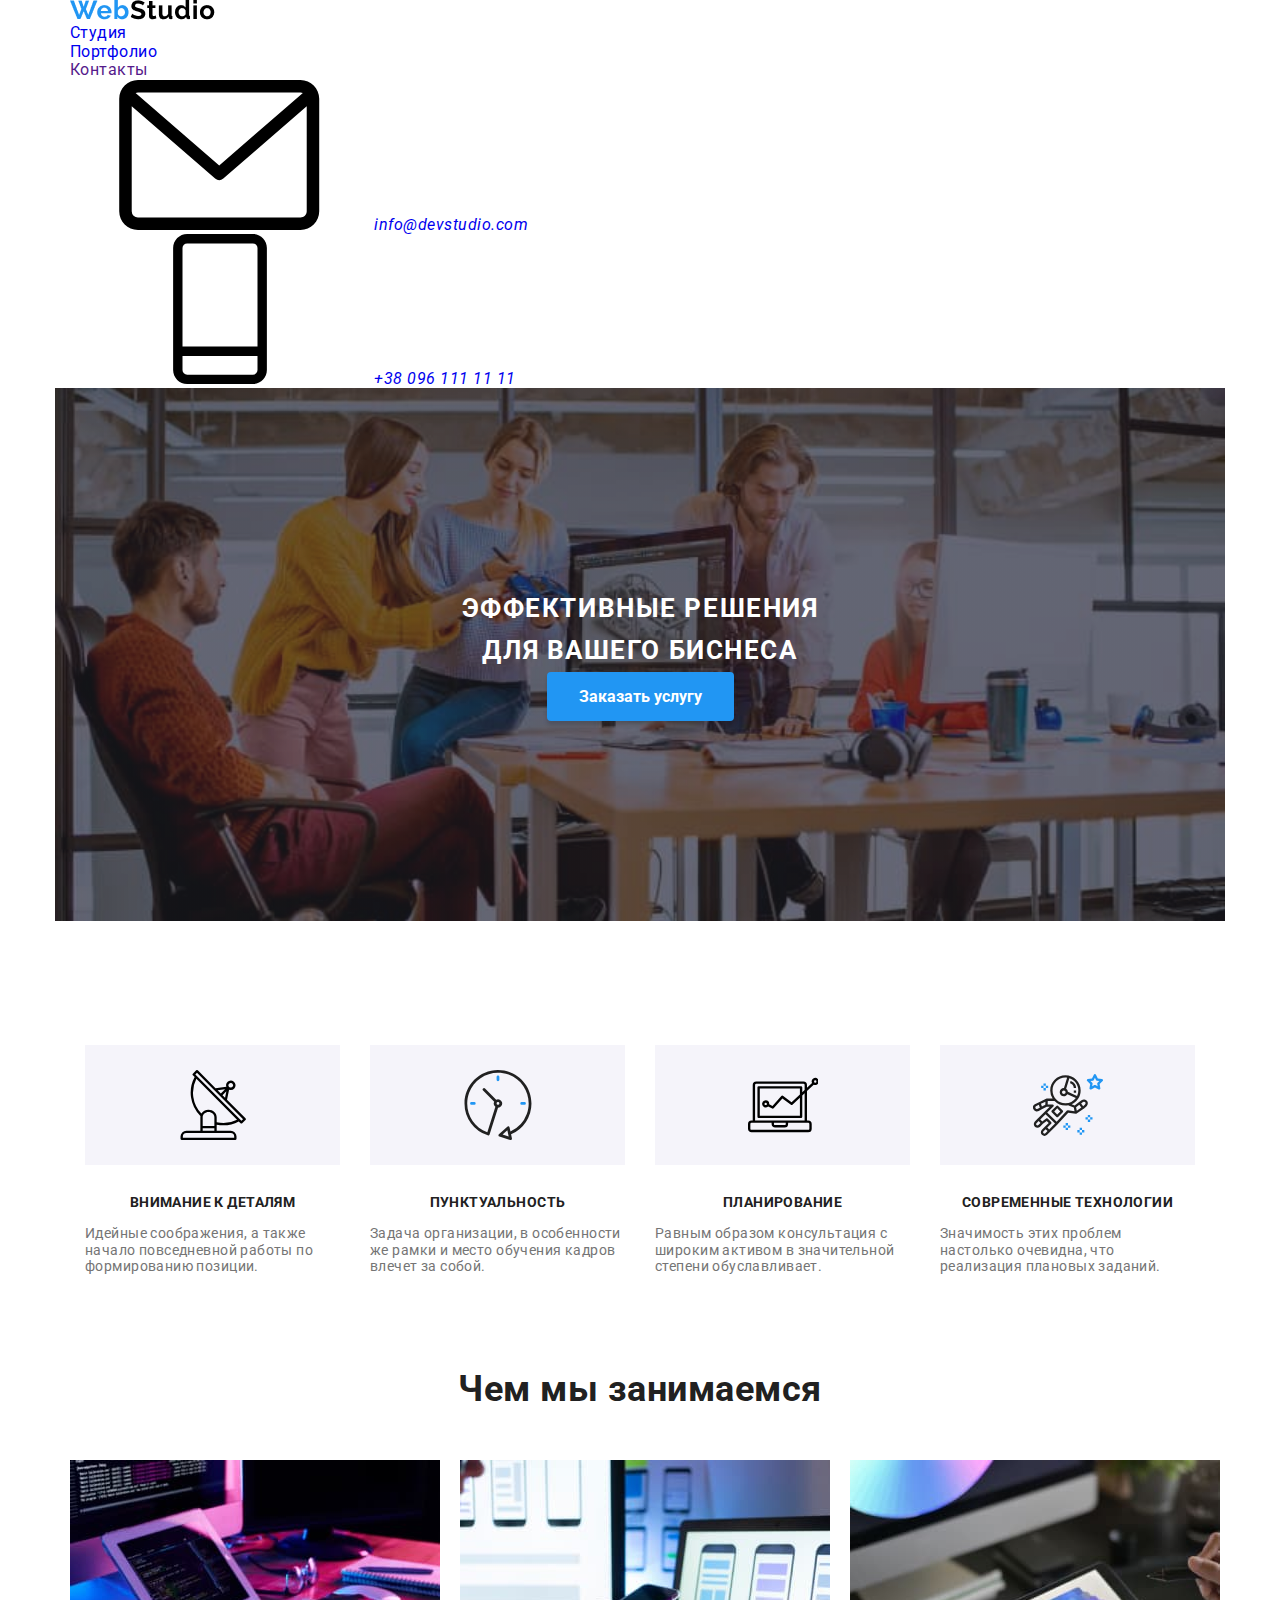
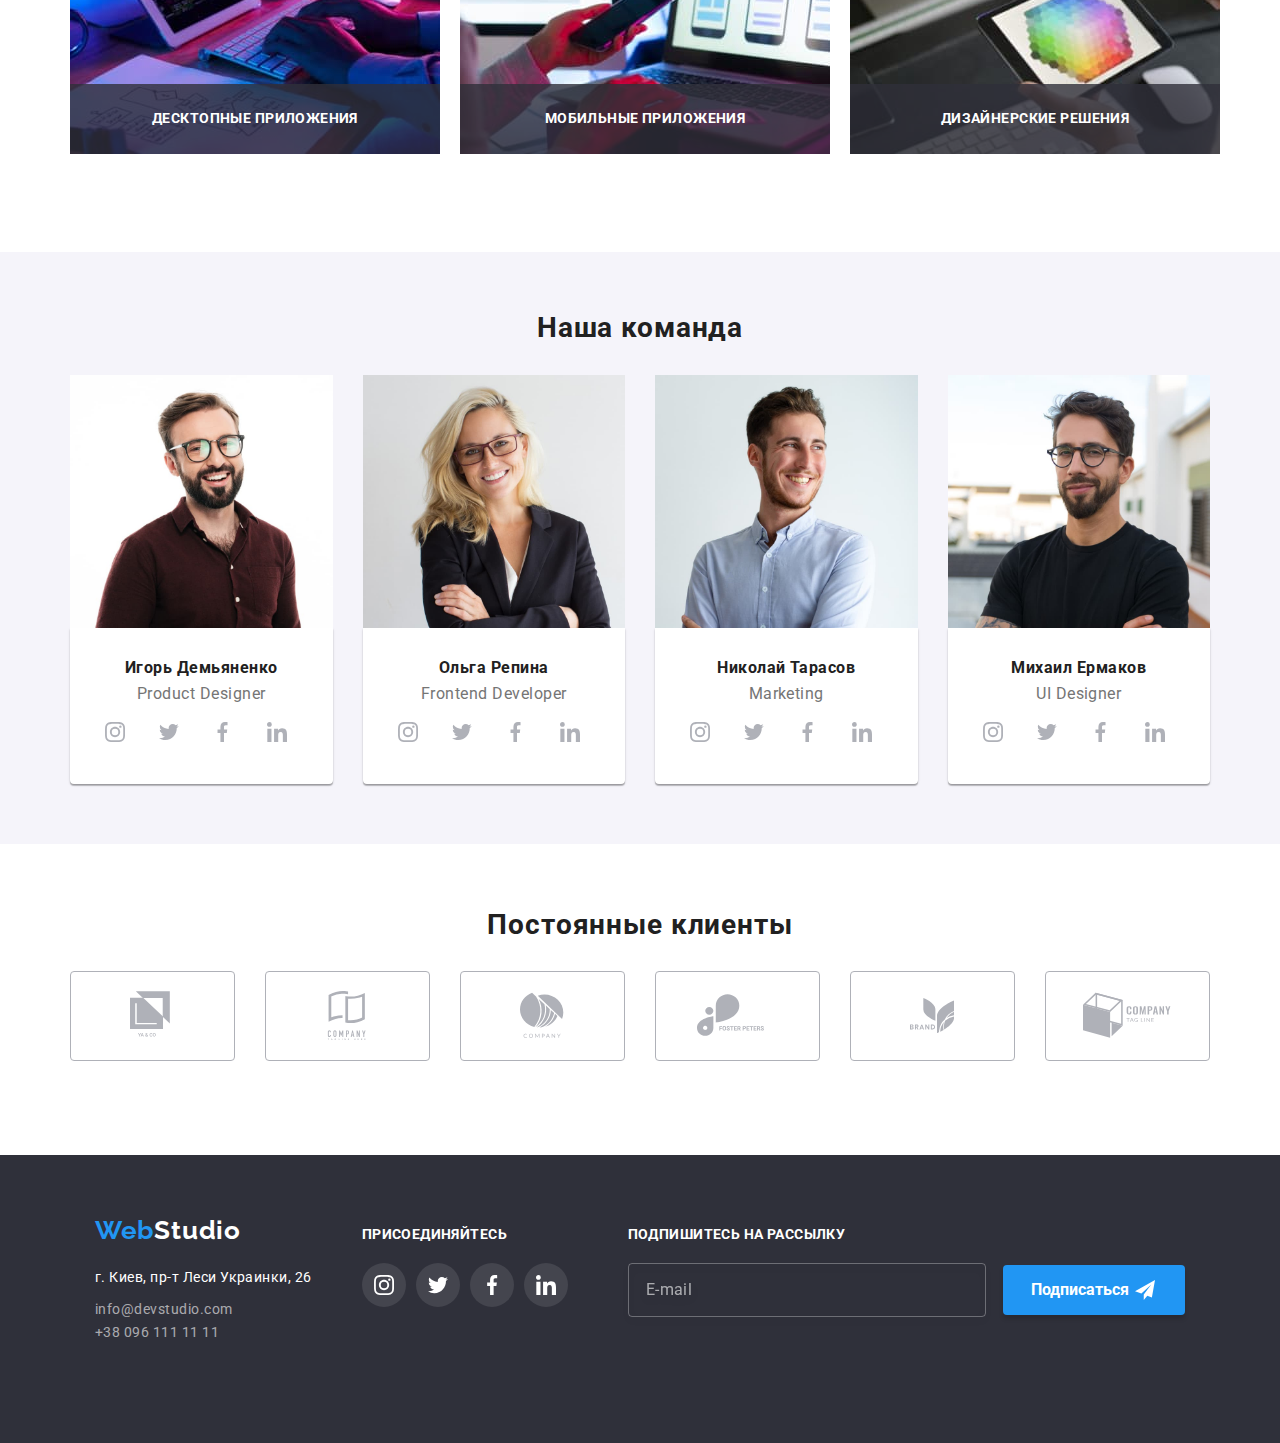
==== commit 5d4f80b8: "adaptive footer modal" ====
--- a/index.html
+++ b/index.html
@@ -15,25 +15,34 @@
   <body>
     <!--Шапка-->
     <header>
-      <div class="container-header container ">
+      <div class="container-header container">
         <nav class="container-header__nav">
           <a href="./index.html">
             <img src="./images/WebStudio.png" alt="logo" />
           </a>
           <ul class="container-header__list list">
             <li class="item">
-              <a class="container-header__links current" href="./index.html">Студия</a>
+              <a class="container-header__links current" href="./index.html"
+                >Студия</a
+              >
             </li>
             <li class="item">
-              <a class="container-header__links" href="portfolio.html">Портфолио</a>
-            </li>
-            <li class="item"><a class="container-header__links" href="">Контакты</a></li>
+              <a class="container-header__links" href="portfolio.html"
+                >Портфолио</a
+              >
+            </li>
+            <li class="item">
+              <a class="container-header__links" href="">Контакты</a>
+            </li>
           </ul>
         </nav>
         <address>
           <ul class="auth-nav list">
             <li class="item list">
-              <a class="auth-nav__contacts list" href="mailto:info@devstudio.com">
+              <a
+                class="auth-nav__contacts list"
+                href="mailto:info@devstudio.com"
+              >
                 <svg class="auth-nav__icons list">
                   <use href="./images/symbol-defs.svg#icon-mail"></use>
                 </svg>
@@ -65,7 +74,7 @@
           <h2 class="visualy-hidden list">наші переваги</h2>
           <ul class="benefits__list list">
             <li class="item list">
-              <div class="benefits__background list ">
+              <div class="benefits__background list">
                 <svg class="benefits__icons">
                   <use href="./images/symbol-defs.svg#icon-antenna"></use>
                 </svg>
@@ -117,7 +126,7 @@
       </section>
       <!--Чем мы занимаемся-->
       <section class="our-work list">
-        <div class="our-work__container">
+        <div class="container">
           <h2 class="our-work__feature list">Чем мы занимаемся</h2>
           <ul class="our-work__list list">
             <li class="item">
@@ -137,7 +146,7 @@
       </section>
       <!--Наша команда-->
       <section class="team list">
-        <div class=" container">
+        <div class="container">
           <h2 class="team__title list">Наша команда</h2>
           <ul class="team__work list">
             <li class="item list">
@@ -149,112 +158,120 @@
               <div class="team__staff list">
                 <h3 class="team__name list">Игорь Демьяненко</h3>
                 <p class="team__positions">Product Designer</p>
-              
-              <ul class="team__networks list">
-                <li class="networks-item list">
-                  <a
-                    class="team__social-link list"
-                    href="https://www.instagram.com/"
-                    target="_blank"
-                  >
-                    <svg class="team__icons list">
-                      <use href="./images/symbol-defs.svg#icon-instagram"></use>
-                    </svg>
-                  </a>
-                </li>
-                <li class="networks-item list">
-                  <a
-                    class="team__social-link"
-                    href="https://twitter.com/?lang=uk"
-                    target="_blank"
-                  >
-                    <svg class="team__icons">
-                      <use href="./images/symbol-defs.svg#icon-twitter"></use>
-                    </svg>
-                  </a>
-                </li>
-                <li>
-                  <a
-                    class="team__social-link"
-                    href="https://uk-ua.facebook.com/"
-                    target="_blank"
-                  >
-                    <svg class="team__icons">
-                      <use href="./images/symbol-defs.svg#icon-facebook"></use>
-                    </svg>
-                  </a>
-                </li>
-                <li>
-                  <a
-                    class="team__social-link"
-                    href="https://www.linkedin.com/"
-                    target="_blank"
-                  >
-                    <svg class="team__icons">
-                      <use href="./images/symbol-defs.svg#icon-linkedin"></use>
-                    </svg>
-                  </a>
-                </li>
-              </ul>
-            </div>
-            </li>
-            <li class="item list">
-              <img
-                src="./images/img(4).jpg"
-                width="261"
-                alt="Ольга Репина"
-              />
+
+                <ul class="team__networks list">
+                  <li class="networks-item list">
+                    <a
+                      class="team__social-link list"
+                      href="https://www.instagram.com/"
+                      target="_blank"
+                    >
+                      <svg class="team__icons list">
+                        <use
+                          href="./images/symbol-defs.svg#icon-instagram"
+                        ></use>
+                      </svg>
+                    </a>
+                  </li>
+                  <li class="networks-item list">
+                    <a
+                      class="team__social-link"
+                      href="https://twitter.com/?lang=uk"
+                      target="_blank"
+                    >
+                      <svg class="team__icons">
+                        <use href="./images/symbol-defs.svg#icon-twitter"></use>
+                      </svg>
+                    </a>
+                  </li>
+                  <li>
+                    <a
+                      class="team__social-link"
+                      href="https://uk-ua.facebook.com/"
+                      target="_blank"
+                    >
+                      <svg class="team__icons">
+                        <use
+                          href="./images/symbol-defs.svg#icon-facebook"
+                        ></use>
+                      </svg>
+                    </a>
+                  </li>
+                  <li>
+                    <a
+                      class="team__social-link"
+                      href="https://www.linkedin.com/"
+                      target="_blank"
+                    >
+                      <svg class="team__icons">
+                        <use
+                          href="./images/symbol-defs.svg#icon-linkedin"
+                        ></use>
+                      </svg>
+                    </a>
+                  </li>
+                </ul>
+              </div>
+            </li>
+            <li class="item list">
+              <img src="./images/img(4).jpg" width="261" alt="Ольга Репина" />
               <div class="team__staff list">
                 <h3 class="team__name list">Ольга Репина</h3>
                 <p class="team__positions">Frontend Developer</p>
-              
-              <ul class="team__networks list">
-                <li>
-                  <a
-                    class="team__social-link"
-                    href="https://www.instagram.com/"
-                    target="_blank"
-                  >
-                    <svg class="team__icons">
-                      <use href="./images/symbol-defs.svg#icon-instagram"></use>
-                    </svg>
-                  </a>
-                </li>
-                <li>
-                  <a
-                    class="team__social-link"
-                    href="https://twitter.com/?lang=uk"
-                    target="_blank"
-                  >
-                    <svg class="team__icons">
-                      <use href="./images/symbol-defs.svg#icon-twitter"></use>
-                    </svg>
-                  </a>
-                </li>
-                <li>
-                  <a
-                    class="team__social-link"
-                    href="https://uk-ua.facebook.com/"
-                    target="_blank"
-                  >
-                    <svg class="team__icons">
-                      <use href="./images/symbol-defs.svg#icon-facebook"></use>
-                    </svg>
-                  </a>
-                </li>
-                <li>
-                  <a
-                    class="team__social-link"
-                    href="https://www.linkedin.com/"
-                    target="_blank"
-                  >
-                    <svg class="team__icons">
-                      <use href="./images/symbol-defs.svg#icon-linkedin"></use>
-                    </svg>
-                  </a>
-                </li>
-              </ul>
-            </div>
+
+                <ul class="team__networks list">
+                  <li>
+                    <a
+                      class="team__social-link"
+                      href="https://www.instagram.com/"
+                      target="_blank"
+                    >
+                      <svg class="team__icons">
+                        <use
+                          href="./images/symbol-defs.svg#icon-instagram"
+                        ></use>
+                      </svg>
+                    </a>
+                  </li>
+                  <li>
+                    <a
+                      class="team__social-link"
+                      href="https://twitter.com/?lang=uk"
+                      target="_blank"
+                    >
+                      <svg class="team__icons">
+                        <use href="./images/symbol-defs.svg#icon-twitter"></use>
+                      </svg>
+                    </a>
+                  </li>
+                  <li>
+                    <a
+                      class="team__social-link"
+                      href="https://uk-ua.facebook.com/"
+                      target="_blank"
+                    >
+                      <svg class="team__icons">
+                        <use
+                          href="./images/symbol-defs.svg#icon-facebook"
+                        ></use>
+                      </svg>
+                    </a>
+                  </li>
+                  <li>
+                    <a
+                      class="team__social-link"
+                      href="https://www.linkedin.com/"
+                      target="_blank"
+                    >
+                      <svg class="team__icons">
+                        <use
+                          href="./images/symbol-defs.svg#icon-linkedin"
+                        ></use>
+                      </svg>
+                    </a>
+                  </li>
+                </ul>
+              </div>
             </li>
             <li class="item list">
               <img
@@ -265,112 +282,120 @@
               <div class="team__staff list">
                 <h3 class="team__name list">Николай Тарасов</h3>
                 <p class="team__positions">Marketing</p>
-             
-              <ul class="team__networks list">
-                <li>
-                  <a
-                    class="team__social-link"
-                    href="https://www.instagram.com/"
-                    target="_blank"
-                  >
-                    <svg class="team__icons">
-                      <use href="./images/symbol-defs.svg#icon-instagram"></use>
-                    </svg>
-                  </a>
-                </li>
-                <li>
-                  <a
-                    class="team__social-link"
-                    href="https://twitter.com/?lang=uk"
-                    target="_blank"
-                  >
-                    <svg class="team__icons">
-                      <use href="./images/symbol-defs.svg#icon-twitter"></use>
-                    </svg>
-                  </a>
-                </li>
-                <li>
-                  <a
-                    class="team__social-link"
-                    href="https://uk-ua.facebook.com/"
-                    target="_blank"
-                  >
-                    <svg class="team__icons">
-                      <use href="./images/symbol-defs.svg#icon-facebook"></use>
-                    </svg>
-                  </a>
-                </li>
-                <li>
-                  <a
-                    class="team__social-link"
-                    href="https://www.linkedin.com/"
-                    target="_blank"
-                  >
-                    <svg class="team__icons">
-                      <use href="./images/symbol-defs.svg#icon-linkedin"></use>
-                    </svg>
-                  </a>
-                </li>
-              </ul>
-            </div>
-            </li>
-            <li class="item list">
-              <img
-                src="./images/img(6).jpg"
-                width="260"
-                alt="Михаил Ермаков"
-              />
+
+                <ul class="team__networks list">
+                  <li>
+                    <a
+                      class="team__social-link"
+                      href="https://www.instagram.com/"
+                      target="_blank"
+                    >
+                      <svg class="team__icons">
+                        <use
+                          href="./images/symbol-defs.svg#icon-instagram"
+                        ></use>
+                      </svg>
+                    </a>
+                  </li>
+                  <li>
+                    <a
+                      class="team__social-link"
+                      href="https://twitter.com/?lang=uk"
+                      target="_blank"
+                    >
+                      <svg class="team__icons">
+                        <use href="./images/symbol-defs.svg#icon-twitter"></use>
+                      </svg>
+                    </a>
+                  </li>
+                  <li>
+                    <a
+                      class="team__social-link"
+                      href="https://uk-ua.facebook.com/"
+                      target="_blank"
+                    >
+                      <svg class="team__icons">
+                        <use
+                          href="./images/symbol-defs.svg#icon-facebook"
+                        ></use>
+                      </svg>
+                    </a>
+                  </li>
+                  <li>
+                    <a
+                      class="team__social-link"
+                      href="https://www.linkedin.com/"
+                      target="_blank"
+                    >
+                      <svg class="team__icons">
+                        <use
+                          href="./images/symbol-defs.svg#icon-linkedin"
+                        ></use>
+                      </svg>
+                    </a>
+                  </li>
+                </ul>
+              </div>
+            </li>
+            <li class="item list">
+              <img src="./images/img(6).jpg" width="260" alt="Михаил Ермаков" />
               <div class="team__staff list">
                 <h3 class="team__name list">Михаил Ермаков</h3>
                 <p class="team__positions">UI Designer</p>
-              
-              <ul class="team__networks list">
-                <li>
-                  <a
-                    class="team__social-link"
-                    href="https://www.instagram.com/"
-                    target="_blank"
-                  >
-                    <svg class="team__icons">
-                      <use href="./images/symbol-defs.svg#icon-instagram"></use>
-                    </svg>
-                  </a>
-                </li>
-                <li>
-                  <a
-                    class="team__social-link"
-                    href="https://twitter.com/?lang=uk/"
-                    target="_blank"
-                  >
-                    <svg class="team__icons">
-                      <use href="./images/symbol-defs.svg#icon-twitter"></use>
-                    </svg>
-                  </a>
-                </li>
-                <li>
-                  <a
-                    class="team__social-link"
-                    href="https://uk-ua.facebook.com/"
-                    target="_blank"
-                  >
-                    <svg class="team__icons">
-                      <use href="./images/symbol-defs.svg#icon-facebook"></use>
-                    </svg>
-                  </a>
-                </li>
-                <li>
-                  <a
-                    class="team__social-link"
-                    href="https://www.linkedin.com/"
-                    target="_blank"
-                  >
-                    <svg class="team__icons">
-                      <use href="./images/symbol-defs.svg#icon-linkedin"></use>
-                    </svg>
-                  </a>
-                </li>
-              </ul>
-            </div>
+
+                <ul class="team__networks list">
+                  <li>
+                    <a
+                      class="team__social-link"
+                      href="https://www.instagram.com/"
+                      target="_blank"
+                    >
+                      <svg class="team__icons">
+                        <use
+                          href="./images/symbol-defs.svg#icon-instagram"
+                        ></use>
+                      </svg>
+                    </a>
+                  </li>
+                  <li>
+                    <a
+                      class="team__social-link"
+                      href="https://twitter.com/?lang=uk/"
+                      target="_blank"
+                    >
+                      <svg class="team__icons">
+                        <use href="./images/symbol-defs.svg#icon-twitter"></use>
+                      </svg>
+                    </a>
+                  </li>
+                  <li>
+                    <a
+                      class="team__social-link"
+                      href="https://uk-ua.facebook.com/"
+                      target="_blank"
+                    >
+                      <svg class="team__icons">
+                        <use
+                          href="./images/symbol-defs.svg#icon-facebook"
+                        ></use>
+                      </svg>
+                    </a>
+                  </li>
+                  <li>
+                    <a
+                      class="team__social-link"
+                      href="https://www.linkedin.com/"
+                      target="_blank"
+                    >
+                      <svg class="team__icons">
+                        <use
+                          href="./images/symbol-defs.svg#icon-linkedin"
+                        ></use>
+                      </svg>
+                    </a>
+                  </li>
+                </ul>
+              </div>
             </li>
           </ul>
         </div>
@@ -426,18 +451,19 @@
     </main>
     <footer>
       <div class="container footer__container">
-       
-          <div class="footer__info">
+        <div class="footer__info">
           <a href="./index.html"
             ><span class="web">Web</span><span class="studio">Studio</span>
           </a>
           <address class="footer__adress">
             <p class="footer__location">г. Киев, пр-т Леси Украинки, 26</p>
-            
+
             <a class="footer__email" href="mailto:info@devstudio.com"
               >info@devstudio.com</a
-            ><br>
-            <a class="footer__tel" href="tel:+380961111111">+38 096 111 11 11</a>
+            ><br />
+            <a class="footer__tel" href="tel:+380961111111"
+              >+38 096 111 11 11</a
+            >
           </address>
         </div>
         <div class="footer__end">
@@ -470,7 +496,7 @@
                 class="footer__social-links"
                 href="https://www.instagram.com/"
                 target="_blank"
-              >   
+              >
                 <svg class="footer__icons">
                   <use href="./images/symbol-defs.svg#icon-facebook-1"></use>
                 </svg>
@@ -489,12 +515,16 @@
             </li>
           </ul>
         </div>
-      
+
         <div class="footer__form">
           <h3 class="footer__join list">Подпишитесь на рассылку</h3>
           <form class="footer__area">
-            <input class="footer__form-input" type="email" placeholder="E-mail" />
-            
+            <input
+              class="footer__form-input"
+              type="email"
+              placeholder="E-mail"
+            />
+
             <button class="footer__form-button" type="submit">
               Подписаться
               <svg class="footer__form-icon" width="24" height="20">
@@ -506,9 +536,6 @@
       </div>
     </footer>
 
-
-
-    
     <div class="backdrop is-hidden" data-backdrop>
       <div class="modal list">
         <button class="modal-btn list" data-close-modal>
@@ -549,7 +576,6 @@
                 id="comet"
                 cols="5"
                 rows="7"
-                
                 placeholder="Введите текст"
               ></textarea>
             </div>
@@ -557,11 +583,12 @@
               <label class="checkbox-label">
                 <input type="checkbox" class="checkbox" />
                 <span class="checkbox-icon"></span>
-                 Соглашаюсь с рассылкой и принимаю&nbsp;
                 <span
-                  ><a class="conditions list" href="#" >Условия договора </a>
-              </span>               
-             </label>
+                  >Соглашаюсь с рассылкой и принимаю&nbsp;
+
+                  <a class="conditions list" href="#">Условия договора </a>
+                </span>
+              </label>
             </div>
             <button class="button-modal list">Отправить</button>
           </form>
--- a/css/main.min.css
+++ b/css/main.min.css
@@ -1,3 +1,3 @@
 /*! modern-normalize v1.0.0 | MIT License | https://github.com/sindresorhus/modern-normalize */*,*::before,*::after{-webkit-box-sizing:border-box;box-sizing:border-box}:root{-moz-tab-size:4;-o-tab-size:4;tab-size:4}html{line-height:1.15;-webkit-text-size-adjust:100%}body{margin:0}body{font-family:system-ui,-apple-system,"Segoe UI",Roboto,Helvetica,Arial,sans-serif,"Apple Color Emoji","Segoe UI Emoji"}hr{height:0;color:inherit}abbr[title]{-webkit-text-decoration:underline dotted;text-decoration:underline dotted}b,strong{font-weight:bolder}code,kbd,samp,pre{font-family:ui-monospace, SFMono-Regular, Consolas, "Liberation Mono", Menlo,- monospace;font-size:1em}small{font-size:80%}sub,sup{font-size:75%;line-height:0;position:relative;vertical-align:baseline}sub{bottom:-0.25em}sup{top:-0.5em}table{text-indent:0;border-color:inherit}button,input,optgroup,select,textarea{font-family:inherit;font-size:100%;line-height:1.15;margin:0}button,select{text-transform:none}button,[type="button"],[type="reset"],[type="submit"]{-webkit-appearance:button}::-moz-focus-inner{border-style:none;padding:0}:-moz-focusring{outline:1px dotted ButtonText}:-moz-ui-invalid{box-shadow:none}legend{padding:0}progress{vertical-align:baseline}::-webkit-inner-spin-button,::-webkit-outer-spin-button{height:auto}[type="search"]{-webkit-appearance:textfield;outline-offset:-2px}::-webkit-search-decoration{-webkit-appearance:none}::-webkit-file-upload-button{-webkit-appearance:button;font:inherit}summary{display:list-item}body{font-family:"Roboto";color:#212121;letter-spacing:0.03em;font-weight:400;margin:0}.list{padding:0;margin:0;list-style:none}.container{margin:0px auto;padding-left:15px;padding-right:15px}@media screen and (min-width: 480px){.container{width:480px}}@media screen and (min-width: 768px){.container{width:768px}}@media screen and (min-width: 1170px){.container{width:1170px}}a{text-decoration:none}ul{list-style-type:none}.visualy-hidden{position:absolute;clip:rect(0 0 0 0);width:1px;height:1px;margin:-1px}.hero{padding:118px 0;text-align:center;max-width:480px;max-height:400px;margin:0px auto;background-color:rgba(47,48,58,0.4);background-image:-webkit-gradient(linear, left top, left bottom, from(rgba(47,48,58,0.4)), to(rgba(47,48,58,0.4))),url(../images/mobile@2x.jpg);background-image:linear-gradient(rgba(47,48,58,0.4), rgba(47,48,58,0.4)),url(../images/mobile@2x.jpg);background-position:center;background-size:cover}@media screen and (min-width: 768px){.hero{max-width:768px;max-height:400px}}@media screen and (min-width: 1170px){.hero{max-width:1600px;max-height:600px;padding:200px 0}}.hero__title{text-align:center;color:#fff;font-size:26px;line-height:1.6;letter-spacing:0.06em;text-transform:uppercase}.hero__button{display:-webkit-box;display:-ms-flexbox;display:flex;margin-right:auto;margin-left:auto;-webkit-box-shadow:0px 4px 4px rgba(0,0,0,0.15);box-shadow:0px 4px 4px rgba(0,0,0,0.15);border-radius:4px;padding-right:32px;padding-left:32px;padding-top:10px;padding-bottom:10px;color:#fff;background:#2196f3;font-weight:700;font-size:16px;line-height:1.87;border:#ffffff}.benefits{padding-bottom:60px}@media screen and (min-width: 1170px){.benefits{padding:94px 0 0}}.benefits__background{height:120px;margin-bottom:30px;display:-webkit-box;display:-ms-flexbox;display:flex;-webkit-box-align:center;-ms-flex-align:center;align-items:center;-webkit-box-pack:center;-ms-flex-pack:center;justify-content:center;background:#f5f4fa}.benefits__icons{width:70px;height:70px}.benefits__list{margin-top:15px;margin-bottom:-30px}@media screen and (min-width: 768px){.benefits__list{display:-webkit-box;display:-ms-flexbox;display:flex;-ms-flex-wrap:wrap;flex-wrap:wrap;-webkit-box-pack:justify;-ms-flex-pack:justify;justify-content:space-between}}.benefits__list .item{margin-bottom:30px}@media screen and (min-width: 768px){.benefits__list .item{width:calc((100% - 4 * 15px) / 2);margin:15px}}@media screen and (min-width: 1170px){.benefits__list .item{width:calc((100% - 8 * 15px) / 4);margin:15px}}.benefits__title{font-weight:bold;font-size:14px;line-height:1.14;text-align:center;letter-spacing:0.03em;text-transform:uppercase;color:#212121}.benefits__text{color:#757575;font-weight:normal;font-size:14px;line-height:1.17;letter-spacing:0.03em}.our-work{display:none}@media screen and (min-width: 1170px){.our-work{display:block;padding:94px}}.our-work__container{margin-left:auto;margin-right:auto;width:1172px;padding-left:20px;padding-right:20px;outline:2px solid transparent}.our-work__list{display:-webkit-box;display:-ms-flexbox;display:flex;-ms-flex-wrap:wrap;flex-wrap:wrap;-webkit-box-pack:justify;-ms-flex-pack:justify;justify-content:space-between}.our-work__list .item{position:relative;width:calc((100% - 60px) / 3);margin-right:30px}.our-work__list .item:nth-child(3n){margin-right:0}.our-work__title{position:absolute;bottom:4px;left:0;padding-top:27px;padding-bottom:27px;width:370px;text-align:center;font-weight:700;font-size:14px;line-height:1.14;letter-spacing:0.03em;color:#ffffff;background:rgba(47,48,58,0.8)}.our-work__feature{font-weight:700;font-size:36px;line-height:1.17;text-align:center;margin-bottom:50px}.team{padding-bottom:60px;background:#f5f4fa;padding-top:60px;margin-bottom:-30px}.team__title{font-weight:700;font-size:28px;line-height:1.17;text-align:center;letter-spacing:0.03em;color:#212121;margin-bottom:30px}.team__work{display:-webkit-box;display:-ms-flexbox;display:flex;-ms-flex-wrap:wrap;flex-wrap:wrap;-webkit-box-pack:justify;-ms-flex-pack:justify;justify-content:space-between}@media screen and (min-width: 768px){.team__work{display:-webkit-box;display:-ms-flexbox;display:flex;-ms-flex-wrap:wrap;flex-wrap:wrap;-webkit-box-pack:justify;-ms-flex-pack:justify;justify-content:space-between;margin:-15px}}.team__work .item{margin-bottom:30px}@media screen and (min-width: 768px){.team__work .item{width:calc((100% - 4 * 15px) / 2);margin:15px}}@media screen and (min-width: 1170px){.team__work .item{width:calc((100% - 8 * 15px) / 4);margin:15px}}.team__work img{display:block;height:auto;width:100%}.team__staff{padding:30px;background-color:#fff;-webkit-box-shadow:0px 1px 3px rgba(0,0,0,0.12),0px 1px 1px rgba(0,0,0,0.14),0px 2px 1px rgba(0,0,0,0.2);box-shadow:0px 1px 3px rgba(0,0,0,0.12),0px 1px 1px rgba(0,0,0,0.14),0px 2px 1px rgba(0,0,0,0.2);border-radius:0px 0px 4px 4px}.team__name{font-size:16px;line-height:1.19;text-align:center;margin-bottom:10px}.team__positions{font-size:16px;line-height:1.19px;color:#757575;text-align:center}.team__networks{display:-webkit-box;display:-ms-flexbox;display:flex;-webkit-box-align:center;-ms-flex-align:center;align-items:center;-webkit-box-pack:center;-ms-flex-pack:center;justify-content:center}.team__social-link{display:-webkit-box;display:-ms-flexbox;display:flex;color:#afb1b8;padding:0;border:none;width:44px;height:44px;border-radius:50%;background-color:#fff;-webkit-box-pack:center;-ms-flex-pack:center;justify-content:center;-webkit-box-align:center;-ms-flex-align:center;align-items:center;margin-right:10px;-webkit-transition:color 250ms cubic-bezier(0.4, 0, 0.2, 1),background-color 250ms cubic-bezier(0.4, 0, 0.2, 1),-webkit-box-shadow 250ms cubic-bezier(0.4, 0, 0.2, 1);transition:color 250ms cubic-bezier(0.4, 0, 0.2, 1),background-color 250ms cubic-bezier(0.4, 0, 0.2, 1),-webkit-box-shadow 250ms cubic-bezier(0.4, 0, 0.2, 1);transition:color 250ms cubic-bezier(0.4, 0, 0.2, 1),background-color 250ms cubic-bezier(0.4, 0, 0.2, 1),box-shadow 250ms cubic-bezier(0.4, 0, 0.2, 1);transition:color 250ms cubic-bezier(0.4, 0, 0.2, 1),background-color 250ms cubic-bezier(0.4, 0, 0.2, 1),box-shadow 250ms cubic-bezier(0.4, 0, 0.2, 1),-webkit-box-shadow 250ms cubic-bezier(0.4, 0, 0.2, 1)}.team__social-link:hover,.team__social-link:focus{color:#fff;background-color:#2196f3}.team__icons{width:20px;height:20px;fill:currentColor}.clients{padding-top:94px;padding-bottom:94px}.clients__title{font-weight:bold;font-size:28px;line-height:1.18;text-align:center;letter-spacing:0.03em;color:#212121;margin-bottom:30px}.clients__icons{display:-webkit-box;display:-ms-flexbox;display:flex;-ms-flex-wrap:wrap;flex-wrap:wrap;-webkit-box-pack:justify;-ms-flex-pack:justify;justify-content:space-between;margin-bottom:-30px;margin:-15px}@media screen and (min-width: 768px){.clients__icons{margin:-15px}}.clients__icons .item{height:90px;width:calc((100% - 4 * 15px) / 2);margin:15px}@media screen and (min-width: 768px){.clients__icons .item{width:calc((100% - 6 * 15px) / 3)}}@media screen and (min-width: 1170px){.clients__icons .item{width:calc((100% - 12 * 15px) / 6)}}.clients__link{display:-webkit-box;display:-ms-flexbox;display:flex;-webkit-box-align:center;-ms-flex-align:center;align-items:center;-webkit-box-pack:center;-ms-flex-pack:center;justify-content:center;width:100%;height:100%;border-radius:4px;border:1px solid #afb1b8;fill:#afb1b8;background-color:#fff;-webkit-transition:fill 250ms cubic-bezier(0.4, 0, 0.2, 1),border-color 250ms cubic-bezier(0.4, 0, 0.2, 1);transition:fill 250ms cubic-bezier(0.4, 0, 0.2, 1),border-color 250ms cubic-bezier(0.4, 0, 0.2, 1)}.clients__link:hover,.clients__link:focus{border:1px solid #2196f3;fill:#2196f3}footer{background:#2f303a;text-align:center;display:-webkit-box;display:-ms-flexbox;display:flex;-ms-flex-wrap:wrap;flex-wrap:wrap;padding:60px 0 60px 0}@media screen and (min-width: 1170px){footer{padding:60px 0px}}.footer__container{max-width:1600px;text-align:center}@media screen and (min-width: 768px){.footer__container{display:-webkit-box;display:-ms-flexbox;display:flex;-ms-flex-wrap:wrap;flex-wrap:wrap;-webkit-box-align:baseline;-ms-flex-align:baseline;align-items:baseline}}@media screen and (min-width: 1170px){.footer__container{text-align:start;-ms-flex-pack:distribute;justify-content:space-around}}.web{font-family:"Raleway";font-style:normal;font-weight:700;font-size:26px;line-height:1.19;letter-spacing:0.03em;color:#2196f3}.studio{font-family:"Raleway";font-style:normal;font-weight:700;font-size:26px;line-height:1.19;letter-spacing:0.03em;color:#fff}.footer__info{margin-bottom:60px}@media screen and (min-width: 768px){.footer__info{margin-left:61px;margin-right:165px}}@media screen and (min-width: 1170px){.footer__info{margin:0}}.footer__adress{margin-top:20px;margin-bottom:60px;font-style:normal;font-weight:400;font-size:14px;line-height:1.71}@media screen and (min-width: 1170px){.footer__adress{margin-bottom:9px}}.footer__location{margin-bottom:8px;font-style:normal;font-size:14px;line-height:1.7;color:#fff}.footer__tel{font-style:normal;font-size:14px;line-height:1.7;color:rgba(255,255,255,0.6);margin-bottom:60px}.footer__email{font-style:normal;font-size:14px;line-height:1.7;color:rgba(255,255,255,0.6)}.footer__end{margin-bottom:60px}.footer__join{font-weight:bold;font-size:14px;line-height:1.14;letter-spacing:0.03em;text-transform:uppercase;-webkit-box-align:center;-ms-flex-align:center;align-items:center;-webkit-box-pack:center;-ms-flex-pack:center;justify-content:center;margin-bottom:20px;color:#fff}.footer-networks{display:-webkit-box;display:-ms-flexbox;display:flex;-webkit-box-pack:center;-ms-flex-pack:center;justify-content:center;-webkit-box-align:center;-ms-flex-align:center;align-items:center;padding:0}.footer__social-links{display:-webkit-box;display:-ms-flexbox;display:flex;color:#fff;-webkit-box-align:center;-ms-flex-align:center;align-items:center;-webkit-box-pack:center;-ms-flex-pack:center;justify-content:center;padding:0;border:none;width:44px;height:44px;border-radius:50%;background-color:rgba(255,255,255,0.1);margin-right:10px;-webkit-transition:background-color 250ms cubic-bezier(0.4, 0, 0.2, 1),-webkit-box-shadow 250ms cubic-bezier(0.4, 0, 0.2, 1);transition:background-color 250ms cubic-bezier(0.4, 0, 0.2, 1),-webkit-box-shadow 250ms cubic-bezier(0.4, 0, 0.2, 1);transition:background-color 250ms cubic-bezier(0.4, 0, 0.2, 1),box-shadow 250ms cubic-bezier(0.4, 0, 0.2, 1);transition:background-color 250ms cubic-bezier(0.4, 0, 0.2, 1),box-shadow 250ms cubic-bezier(0.4, 0, 0.2, 1),-webkit-box-shadow 250ms cubic-bezier(0.4, 0, 0.2, 1)}.footer__social-links:hover,.footer__social-links:focus{color:#fff;background-color:#2196f3}.footer__icons{width:20px;height:20px;fill:currentColor;-webkit-box-align:center;-ms-flex-align:center;align-items:center;-webkit-box-pack:center;-ms-flex-pack:center;justify-content:center}.footer__area{display:block}.footer__form-input{padding:17px;width:100%;background-color:transparent;border:1px solid rgba(255,255,255,0.3);-webkit-box-sizing:border-box;box-sizing:border-box;color:#fff;-webkit-filter:drop-shadow(0px 4px 4px rgba(0,0,0,0.15));filter:drop-shadow(0px 4px 4px rgba(0,0,0,0.15));border-radius:4px;margin-bottom:20px}@media screen and (min-width: 768px) and (max-width: 1199px){.footer__form-input{min-width:450px}}@media screen and (min-width: 1170px){.footer__form-input{width:358px;margin-bottom:0}}.footer__form-input::-webkit-input-placeholder{display:-webkit-box;display:flex;-webkit-box-align:center;align-items:center;font-weight:400;font-size:16px;line-height:1.25;letter-spacing:0.03em;color:rgba(255,255,255,0.6)}.footer__form-input:-ms-input-placeholder{display:-ms-flexbox;display:flex;-ms-flex-align:center;align-items:center;font-weight:400;font-size:16px;line-height:1.25;letter-spacing:0.03em;color:rgba(255,255,255,0.6)}.footer__form-input::-ms-input-placeholder{display:-ms-flexbox;display:flex;-ms-flex-align:center;align-items:center;font-weight:400;font-size:16px;line-height:1.25;letter-spacing:0.03em;color:rgba(255,255,255,0.6)}.footer__form-input::placeholder{display:-webkit-box;display:-ms-flexbox;display:flex;-webkit-box-align:center;-ms-flex-align:center;align-items:center;font-weight:400;font-size:16px;line-height:1.25;letter-spacing:0.03em;color:rgba(255,255,255,0.6)}.footer__form-button{margin-left:13px;padding:10px 28px;-webkit-box-shadow:0px 4px 4px rgba(0,0,0,0.15);box-shadow:0px 4px 4px rgba(0,0,0,0.15);border-radius:4px;color:#fff;background:#2196f3;font-weight:700;font-size:16px;line-height:1.87;border:transparent}.footer__form-icon{fill:#fff;-webkit-box-align:center;-ms-flex-align:center;align-items:center;-webkit-box-pack:center;-ms-flex-pack:center;justify-content:center;-webkit-transform:translateY(5px);transform:translateY(5px)}
+ monospace;font-size:1em}small{font-size:80%}sub,sup{font-size:75%;line-height:0;position:relative;vertical-align:baseline}sub{bottom:-0.25em}sup{top:-0.5em}table{text-indent:0;border-color:inherit}button,input,optgroup,select,textarea{font-family:inherit;font-size:100%;line-height:1.15;margin:0}button,select{text-transform:none}button,[type="button"],[type="reset"],[type="submit"]{-webkit-appearance:button}::-moz-focus-inner{border-style:none;padding:0}:-moz-focusring{outline:1px dotted ButtonText}:-moz-ui-invalid{box-shadow:none}legend{padding:0}progress{vertical-align:baseline}::-webkit-inner-spin-button,::-webkit-outer-spin-button{height:auto}[type="search"]{-webkit-appearance:textfield;outline-offset:-2px}::-webkit-search-decoration{-webkit-appearance:none}::-webkit-file-upload-button{-webkit-appearance:button;font:inherit}summary{display:list-item}body{font-family:"Roboto";color:#212121;letter-spacing:0.03em;font-weight:400;margin:0}.list{padding:0;margin:0;list-style:none}.container{margin:0px auto;padding-left:15px;padding-right:15px}@media screen and (min-width: 480px){.container{width:480px}}@media screen and (min-width: 768px){.container{width:768px}}@media screen and (min-width: 1170px){.container{width:1170px}}a{text-decoration:none}ul{list-style-type:none}.visualy-hidden{position:absolute;clip:rect(0 0 0 0);width:1px;height:1px;margin:-1px}.hero{padding:118px 0;text-align:center;max-width:480px;max-height:400px;margin:0px auto;background-color:rgba(47,48,58,0.4);background-image:-webkit-gradient(linear, left top, left bottom, from(rgba(47,48,58,0.4)), to(rgba(47,48,58,0.4))),url(../images/mobile@1x.jpg);background-image:linear-gradient(rgba(47,48,58,0.4), rgba(47,48,58,0.4)),url(../images/mobile@1x.jpg);background-position:center;background-size:cover}@media screen and (min-device-pixel-ratio: 2), screen and (-webkit-min-device-pixel-ratio: 2), screen and (min-resolution: 192dpi), screen and (min-resolution: 2dppx){.hero{background-image:-webkit-gradient(linear, left top, left bottom, from(rgba(47,48,58,0.4)), to(rgba(47,48,58,0.4))),url(../images/mobile@2x.jpg);background-image:linear-gradient(rgba(47,48,58,0.4), rgba(47,48,58,0.4)),url(../images/mobile@2x.jpg);background-position:center;background-size:cover}}@media screen and (min-width: 768px){.hero{max-width:768px;max-height:400px;background-image:-webkit-gradient(linear, left top, left bottom, from(rgba(47,48,58,0.4)), to(rgba(47,48,58,0.4))),url(../images/tablet@1x.jpg);background-image:linear-gradient(rgba(47,48,58,0.4), rgba(47,48,58,0.4)),url(../images/tablet@1x.jpg);background-position:center;background-size:cover}}@media screen and (min-width: 768px) and (min-device-pixel-ratio: 2), screen and (min-width: 768px) and (-webkit-min-device-pixel-ratio: 2), screen and (min-width: 768px) and (min-resolution: 192dpi), screen and (min-width: 768px) and (min-resolution: 2dppx){.hero{background-image:-webkit-gradient(linear, left top, left bottom, from(rgba(47,48,58,0.4)), to(rgba(47,48,58,0.4))),url(../images/tablet@2x.jpg);background-image:linear-gradient(rgba(47,48,58,0.4), rgba(47,48,58,0.4)),url(../images/tablet@2x.jpg);background-position:center;background-size:cover}}@media screen and (min-width: 1170px){.hero{max-width:1600px;max-height:600px;padding:200px 0;background-image:-webkit-gradient(linear, left top, left bottom, from(rgba(47,48,58,0.4)), to(rgba(47,48,58,0.4))),url(../images/desktop@1x.jpg);background-image:linear-gradient(rgba(47,48,58,0.4), rgba(47,48,58,0.4)),url(../images/desktop@1x.jpg);background-position:center;background-size:cover}}@media screen and (min-width: 1170px) and (min-device-pixel-ratio: 2), screen and (min-width: 1170px) and (-webkit-min-device-pixel-ratio: 2), screen and (min-width: 1170px) and (min-resolution: 192dpi), screen and (min-width: 1170px) and (min-resolution: 2dppx){.hero{background-image:-webkit-gradient(linear, left top, left bottom, from(rgba(47,48,58,0.4)), to(rgba(47,48,58,0.4))),url(../images/desktop@2x.jpg);background-image:linear-gradient(rgba(47,48,58,0.4), rgba(47,48,58,0.4)),url(../images/desktop@2x.jpg);background-position:center;background-size:cover}}.hero__title{text-align:center;color:#fff;font-size:26px;line-height:1.6;letter-spacing:0.06em;text-transform:uppercase}.hero__button{display:-webkit-box;display:-ms-flexbox;display:flex;margin-right:auto;margin-left:auto;-webkit-box-shadow:0px 4px 4px rgba(0,0,0,0.15);box-shadow:0px 4px 4px rgba(0,0,0,0.15);border-radius:4px;padding-right:32px;padding-left:32px;padding-top:10px;padding-bottom:10px;color:#fff;background:#2196f3;font-weight:700;font-size:16px;line-height:1.87;border:#ffffff}.benefits{padding-bottom:60px}@media screen and (min-width: 1170px){.benefits{padding:94px 0 0}}.benefits__background{height:120px;margin-bottom:30px;display:-webkit-box;display:-ms-flexbox;display:flex;-webkit-box-align:center;-ms-flex-align:center;align-items:center;-webkit-box-pack:center;-ms-flex-pack:center;justify-content:center;background:#f5f4fa}.benefits__icons{width:70px;height:70px}.benefits__list{margin-top:15px;margin-bottom:-30px}@media screen and (min-width: 768px){.benefits__list{display:-webkit-box;display:-ms-flexbox;display:flex;-ms-flex-wrap:wrap;flex-wrap:wrap;-webkit-box-pack:justify;-ms-flex-pack:justify;justify-content:space-between}}.benefits__list .item{margin-bottom:30px}@media screen and (min-width: 768px){.benefits__list .item{width:calc((100% - 4 * 15px) / 2);margin:15px}}@media screen and (min-width: 1170px){.benefits__list .item{width:calc((100% - 8 * 15px) / 4);margin:15px}}.benefits__title{font-weight:bold;font-size:14px;line-height:1.14;text-align:center;letter-spacing:0.03em;text-transform:uppercase;color:#212121}.benefits__text{color:#757575;font-weight:normal;font-size:14px;line-height:1.17;letter-spacing:0.03em}.our-work{display:none}@media screen and (min-width: 1170px){.our-work{display:block;padding:94px 0 94px 0}}.our-work__container{margin-left:auto;margin-right:auto;width:1172px;padding-left:20px;padding-right:20px;outline:2px solid transparent}.our-work__list{display:-webkit-box;display:-ms-flexbox;display:flex;-ms-flex-wrap:wrap;flex-wrap:wrap;-webkit-box-pack:justify;-ms-flex-pack:justify;justify-content:space-between}.our-work__list .item{position:relative;width:calc((100% - 60px) / 3);margin-right:30px}.our-work__list .item:nth-child(3n){margin-right:0}.our-work__title{position:absolute;bottom:4px;left:0;padding-top:27px;padding-bottom:27px;width:370px;text-align:center;font-weight:700;font-size:14px;line-height:1.14;letter-spacing:0.03em;color:#ffffff;background:rgba(47,48,58,0.8)}.our-work__feature{font-weight:700;font-size:36px;line-height:1.17;text-align:center;margin-bottom:50px}.team{padding-bottom:60px;background:#f5f4fa;padding-top:60px;margin-bottom:-30px}.team__title{font-weight:700;font-size:28px;line-height:1.17;text-align:center;letter-spacing:0.03em;color:#212121;margin-bottom:30px}.team__work{display:-webkit-box;display:-ms-flexbox;display:flex;-ms-flex-wrap:wrap;flex-wrap:wrap;-webkit-box-pack:justify;-ms-flex-pack:justify;justify-content:space-between}@media screen and (min-width: 768px){.team__work{display:-webkit-box;display:-ms-flexbox;display:flex;-ms-flex-wrap:wrap;flex-wrap:wrap;-webkit-box-pack:justify;-ms-flex-pack:justify;justify-content:space-between;margin:-15px}}.team__work .item{margin-bottom:30px}@media screen and (min-width: 768px){.team__work .item{width:calc((100% - 4 * 15px) / 2);margin:15px}}@media screen and (min-width: 1170px){.team__work .item{width:calc((100% - 8 * 15px) / 4);margin:15px}}.team__work img{display:block;height:auto;width:100%}.team__staff{padding:30px;background-color:#fff;-webkit-box-shadow:0px 1px 3px rgba(0,0,0,0.12),0px 1px 1px rgba(0,0,0,0.14),0px 2px 1px rgba(0,0,0,0.2);box-shadow:0px 1px 3px rgba(0,0,0,0.12),0px 1px 1px rgba(0,0,0,0.14),0px 2px 1px rgba(0,0,0,0.2);border-radius:0px 0px 4px 4px}.team__name{font-size:16px;line-height:1.19;text-align:center;margin-bottom:10px}.team__positions{font-size:16px;line-height:1.19px;color:#757575;text-align:center}.team__networks{display:-webkit-box;display:-ms-flexbox;display:flex;-webkit-box-align:center;-ms-flex-align:center;align-items:center;-webkit-box-pack:center;-ms-flex-pack:center;justify-content:center}.team__social-link{display:-webkit-box;display:-ms-flexbox;display:flex;color:#afb1b8;padding:0;border:none;width:44px;height:44px;border-radius:50%;background-color:#fff;-webkit-box-pack:center;-ms-flex-pack:center;justify-content:center;-webkit-box-align:center;-ms-flex-align:center;align-items:center;margin-right:10px;-webkit-transition:color 250ms cubic-bezier(0.4, 0, 0.2, 1),background-color 250ms cubic-bezier(0.4, 0, 0.2, 1),-webkit-box-shadow 250ms cubic-bezier(0.4, 0, 0.2, 1);transition:color 250ms cubic-bezier(0.4, 0, 0.2, 1),background-color 250ms cubic-bezier(0.4, 0, 0.2, 1),-webkit-box-shadow 250ms cubic-bezier(0.4, 0, 0.2, 1);transition:color 250ms cubic-bezier(0.4, 0, 0.2, 1),background-color 250ms cubic-bezier(0.4, 0, 0.2, 1),box-shadow 250ms cubic-bezier(0.4, 0, 0.2, 1);transition:color 250ms cubic-bezier(0.4, 0, 0.2, 1),background-color 250ms cubic-bezier(0.4, 0, 0.2, 1),box-shadow 250ms cubic-bezier(0.4, 0, 0.2, 1),-webkit-box-shadow 250ms cubic-bezier(0.4, 0, 0.2, 1)}.team__social-link:hover,.team__social-link:focus{color:#fff;background-color:#2196f3}.team__icons{width:20px;height:20px;fill:currentColor}.clients{padding-top:94px;padding-bottom:94px}.clients__title{font-weight:bold;font-size:28px;line-height:1.18;text-align:center;letter-spacing:0.03em;color:#212121;margin-bottom:30px}.clients__icons{display:-webkit-box;display:-ms-flexbox;display:flex;-ms-flex-wrap:wrap;flex-wrap:wrap;-webkit-box-pack:justify;-ms-flex-pack:justify;justify-content:space-between;margin-bottom:-30px;margin:-15px}@media screen and (min-width: 768px){.clients__icons{margin:-15px}}.clients__icons .item{height:90px;width:calc((100% - 4 * 15px) / 2);margin:15px}@media screen and (min-width: 768px){.clients__icons .item{width:calc((100% - 6 * 15px) / 3)}}@media screen and (min-width: 1170px){.clients__icons .item{width:calc((100% - 12 * 15px) / 6)}}.clients__link{display:-webkit-box;display:-ms-flexbox;display:flex;-webkit-box-align:center;-ms-flex-align:center;align-items:center;-webkit-box-pack:center;-ms-flex-pack:center;justify-content:center;width:100%;height:100%;border-radius:4px;border:1px solid #afb1b8;fill:#afb1b8;background-color:#fff;-webkit-transition:fill 250ms cubic-bezier(0.4, 0, 0.2, 1),border-color 250ms cubic-bezier(0.4, 0, 0.2, 1);transition:fill 250ms cubic-bezier(0.4, 0, 0.2, 1),border-color 250ms cubic-bezier(0.4, 0, 0.2, 1)}.clients__link:hover,.clients__link:focus{border:1px solid #2196f3;fill:#2196f3}footer{background:#2f303a;text-align:center;display:-webkit-box;display:-ms-flexbox;display:flex;-ms-flex-wrap:wrap;flex-wrap:wrap;padding:60px 0 60px 0}@media screen and (min-width: 1170px){footer{padding:60px 0px}}.footer__container{max-width:1600px;text-align:center}@media screen and (min-width: 768px){.footer__container{display:-webkit-box;display:-ms-flexbox;display:flex;-ms-flex-wrap:wrap;flex-wrap:wrap;-webkit-box-align:baseline;-ms-flex-align:baseline;align-items:baseline}}@media screen and (min-width: 1170px){.footer__container{text-align:start;-ms-flex-pack:distribute;justify-content:space-around}}.web{font-family:"Raleway";font-style:normal;font-weight:700;font-size:26px;line-height:1.19;letter-spacing:0.03em;color:#2196f3}.studio{font-family:"Raleway";font-style:normal;font-weight:700;font-size:26px;line-height:1.19;letter-spacing:0.03em;color:#fff}.footer__info{margin-bottom:60px}@media screen and (min-width: 768px){.footer__info{margin-left:61px;margin-right:165px}}@media screen and (min-width: 1170px){.footer__info{margin:0}}.footer__adress{margin-top:20px;margin-bottom:60px;font-style:normal;font-weight:400;font-size:14px;line-height:1.71}@media screen and (min-width: 1170px){.footer__adress{margin-bottom:9px}}.footer__location{margin-bottom:8px;font-style:normal;font-size:14px;line-height:1.7;color:#fff}.footer__tel{font-style:normal;font-size:14px;line-height:1.7;color:rgba(255,255,255,0.6);margin-bottom:60px}.footer__email{font-style:normal;font-size:14px;line-height:1.7;color:rgba(255,255,255,0.6)}.footer__end{margin-bottom:60px}.footer__join{font-weight:bold;font-size:14px;line-height:1.14;letter-spacing:0.03em;text-transform:uppercase;-webkit-box-align:center;-ms-flex-align:center;align-items:center;-webkit-box-pack:center;-ms-flex-pack:center;justify-content:center;margin-bottom:20px;color:#fff}.footer-networks{display:-webkit-box;display:-ms-flexbox;display:flex;-webkit-box-pack:center;-ms-flex-pack:center;justify-content:center;-webkit-box-align:center;-ms-flex-align:center;align-items:center;padding:0}.footer__social-links{display:-webkit-box;display:-ms-flexbox;display:flex;color:#fff;-webkit-box-align:center;-ms-flex-align:center;align-items:center;-webkit-box-pack:center;-ms-flex-pack:center;justify-content:center;padding:0;border:none;width:44px;height:44px;border-radius:50%;background-color:rgba(255,255,255,0.1);margin-right:10px;-webkit-transition:background-color 250ms cubic-bezier(0.4, 0, 0.2, 1),-webkit-box-shadow 250ms cubic-bezier(0.4, 0, 0.2, 1);transition:background-color 250ms cubic-bezier(0.4, 0, 0.2, 1),-webkit-box-shadow 250ms cubic-bezier(0.4, 0, 0.2, 1);transition:background-color 250ms cubic-bezier(0.4, 0, 0.2, 1),box-shadow 250ms cubic-bezier(0.4, 0, 0.2, 1);transition:background-color 250ms cubic-bezier(0.4, 0, 0.2, 1),box-shadow 250ms cubic-bezier(0.4, 0, 0.2, 1),-webkit-box-shadow 250ms cubic-bezier(0.4, 0, 0.2, 1)}.footer__social-links:hover,.footer__social-links:focus{color:#fff;background-color:#2196f3}.footer__icons{width:20px;height:20px;fill:currentColor;-webkit-box-align:center;-ms-flex-align:center;align-items:center;-webkit-box-pack:center;-ms-flex-pack:center;justify-content:center}.footer__area{display:block}@media screen and (min-width: 768px) and (max-width: 1160px){.footer__form{margin-right:auto;margin-left:auto}}.footer__form-input{padding:17px;width:100%;background-color:transparent;border:1px solid rgba(255,255,255,0.3);-webkit-box-sizing:border-box;box-sizing:border-box;color:#fff;-webkit-filter:drop-shadow(0px 4px 4px rgba(0,0,0,0.15));filter:drop-shadow(0px 4px 4px rgba(0,0,0,0.15));border-radius:4px;margin-bottom:20px}@media screen and (min-width: 768px) and (max-width: 1160px){.footer__form-input{min-width:450px}}@media screen and (min-width: 1170px){.footer__form-input{width:358px;margin-bottom:0}}.footer__form-input::-webkit-input-placeholder{display:-webkit-box;display:flex;-webkit-box-align:center;align-items:center;font-weight:400;font-size:16px;line-height:1.25;letter-spacing:0.03em;color:rgba(255,255,255,0.6)}.footer__form-input:-ms-input-placeholder{display:-ms-flexbox;display:flex;-ms-flex-align:center;align-items:center;font-weight:400;font-size:16px;line-height:1.25;letter-spacing:0.03em;color:rgba(255,255,255,0.6)}.footer__form-input::-ms-input-placeholder{display:-ms-flexbox;display:flex;-ms-flex-align:center;align-items:center;font-weight:400;font-size:16px;line-height:1.25;letter-spacing:0.03em;color:rgba(255,255,255,0.6)}.footer__form-input::placeholder{display:-webkit-box;display:-ms-flexbox;display:flex;-webkit-box-align:center;-ms-flex-align:center;align-items:center;font-weight:400;font-size:16px;line-height:1.25;letter-spacing:0.03em;color:rgba(255,255,255,0.6)}.footer__form-button{margin-left:13px;padding:10px 28px;-webkit-box-shadow:0px 4px 4px rgba(0,0,0,0.15);box-shadow:0px 4px 4px rgba(0,0,0,0.15);border-radius:4px;color:#fff;background:#2196f3;font-weight:700;font-size:16px;line-height:1.87;border:transparent}.footer__form-icon{fill:#fff;-webkit-box-align:center;-ms-flex-align:center;align-items:center;-webkit-box-pack:center;-ms-flex-pack:center;justify-content:center;-webkit-transform:translateY(5px);transform:translateY(5px)}.backdrop{position:fixed;top:0;left:0;width:100%;height:100%;background-color:rgba(0,0,0,0.2);-webkit-transition:opacity 250ms cubic-bezier(0.4, 0, 0.2, 1);transition:opacity 250ms cubic-bezier(0.4, 0, 0.2, 1)}.backdrop.is-hidden{opacity:0;pointer-events:none}.modal{overflow-y:scroll;padding:40px;position:absolute;left:50%;top:50%;-webkit-transform:translate(-50%, -50%);transform:translate(-50%, -50%);width:calc(100% - 30px);height:calc(100vh - 12vh - 12vh);min-height:590px;background:#ffffff;-webkit-box-shadow:0px 1px 3px rgba(0,0,0,0.12),0px 1px 1px rgba(0,0,0,0.14),0px 2px 1px rgba(0,0,0,0.2);box-shadow:0px 1px 3px rgba(0,0,0,0.12),0px 1px 1px rgba(0,0,0,0.14),0px 2px 1px rgba(0,0,0,0.2);border-radius:4px;-webkit-transform:translate(-50%, -50%) scale(1);transform:translate(-50%, -50%) scale(1);-webkit-transition:-webkit-transform 250ms cubic-bezier(0.4, 0, 0.2, 1);transition:-webkit-transform 250ms cubic-bezier(0.4, 0, 0.2, 1);transition:transform 250ms cubic-bezier(0.4, 0, 0.2, 1);transition:transform 250ms cubic-bezier(0.4, 0, 0.2, 1), -webkit-transform 250ms cubic-bezier(0.4, 0, 0.2, 1)}@media screen and (min-width: 768px){.modal{width:450px;height:auto;min-height:609px;top:50%;left:50%;-webkit-transform:translate(-50%, -50%) scale(1);transform:translate(-50%, -50%) scale(1)}}@media screen and (min-width: 1170px){.modal{width:528px;min-height:581px}}.backdrop.is-hidden .modal{-webkit-transform:translate(-50%, -50%) scale(0.9);transform:translate(-50%, -50%) scale(0.9)}.modal-btn{position:absolute;top:8px;right:8px;width:30px;height:30px;display:-webkit-box;display:-ms-flexbox;display:flex;-webkit-box-align:center;-ms-flex-align:center;align-items:center;-webkit-box-pack:center;-ms-flex-pack:center;justify-content:center;border:1px solid rgba(0,0,0,0.1);border-radius:50%;cursor:pointer;background:#fff;-webkit-transition:fill 250ms cubic-bezier(0.4, 0, 0.2, 1);transition:fill 250ms cubic-bezier(0.4, 0, 0.2, 1)}.modal-btn:hover,.modal-btn:focus{fill:#2196f3}.modal-form-title{margin-bottom:12px;font-weight:700;font-size:20px;line-height:1.15;text-align:center;letter-spacing:0.03em;color:#212121}.form-list{display:-webkit-box;display:-ms-flexbox;display:flex;-webkit-box-orient:vertical;-webkit-box-direction:normal;-ms-flex-direction:column;flex-direction:column}.form-fild{position:relative;display:-webkit-box;display:-ms-flexbox;display:flex;-webkit-box-orient:vertical;-webkit-box-direction:normal;-ms-flex-direction:column;flex-direction:column;margin-bottom:10px;margin-left:0}.form-fild:nth-child(4){margin-bottom:0}.input{padding-top:11px;padding-bottom:11px;padding-left:35px;border-color:rgba(33,33,33,0.2);-webkit-box-sizing:border-box;box-sizing:border-box;border-radius:4px;margin-top:4px;-webkit-transition:border-color 250ms cubic-bezier(0.4, 0, 0.2, 1);transition:border-color 250ms cubic-bezier(0.4, 0, 0.2, 1)}.input:focus,.input:hover{border-color:#2196f3;outline:none}.input:focus ~ svg,.input:hover ~ svg{fill:#2196f3}.form-fild svg{-webkit-transition:fill 250ms cubic-bezier(0.4, 0, 0.2, 1);transition:fill 250ms cubic-bezier(0.4, 0, 0.2, 1)}.form-fild label{font-size:12px;line-height:1.16;letter-spacing:0.01em;color:#757575}.textarea{margin-top:4px;border:1px solid rgba(33,33,33,0.2);-webkit-box-sizing:border-box;box-sizing:border-box;border-radius:4px;resize:none;-webkit-transition:border-color 250ms cubic-bezier(0.4, 0, 0.2, 1);transition:border-color 250ms cubic-bezier(0.4, 0, 0.2, 1)}.textarea:focus,.textarea:hover{border-color:#2196f3}.form-fild ::-webkit-input-placeholder{padding:16px 12px;font-family:Roboto;font-size:12px;line-height:1.16px;letter-spacing:0.01em;color:rgba(117,117,117,0.5)}.form-fild :-ms-input-placeholder{padding:16px 12px;font-family:Roboto;font-size:12px;line-height:1.16px;letter-spacing:0.01em;color:rgba(117,117,117,0.5)}.form-fild ::-ms-input-placeholder{padding:16px 12px;font-family:Roboto;font-size:12px;line-height:1.16px;letter-spacing:0.01em;color:rgba(117,117,117,0.5)}.form-fild ::placeholder{padding:16px 12px;font-family:Roboto;font-size:12px;line-height:1.16px;letter-spacing:0.01em;color:rgba(117,117,117,0.5)}.form-fild svg{position:absolute;top:50%;left:5px;-webkit-transform:translateX(50%);transform:translateX(50%)}.form-checkbox{display:-webkit-box;display:-ms-flexbox;display:flex;-webkit-box-orient:horizontal;-webkit-box-direction:normal;-ms-flex-direction:row;flex-direction:row;margin-top:20px;font-size:14px;line-height:1.71;-webkit-box-align:center;-ms-flex-align:center;align-items:center;-webkit-box-pack:center;-ms-flex-pack:center;justify-content:center;letter-spacing:0.03em;color:#757575}.conditions{color:#2196f3;text-decoration:underline}.button-modal{margin-right:auto;margin-left:auto;margin-top:30px;width:200px;-webkit-box-shadow:0px 4px 4px rgba(0,0,0,0.15);box-shadow:0px 4px 4px rgba(0,0,0,0.15);border-radius:4px;padding-right:50px;padding-left:50px;padding-top:10px;padding-bottom:10px;color:#fff;background:#2196f3;font-weight:700;font-size:16px;line-height:1.87;border:#ffffff}.checkbox-label{display:-webkit-box;display:-ms-flexbox;display:flex;-webkit-box-align:center;-ms-flex-align:center;align-items:center}.checkbox{position:absolute;clip:rect(0 0 0 0);width:1px;height:1px;margin:-1px}.checkbox-icon{margin-right:7px;display:inline-block;width:16px;height:15px;border:2px solid black;border-radius:2px;-webkit-transition:all 250ms cubic-bezier(0.4, 0, 0.2, 1);transition:all 250ms cubic-bezier(0.4, 0, 0.2, 1)}.checkbox:checked+.checkbox-icon{background-origin:border-box;background-size:contain;background-color:#2196f3;border:2px solid #2196f3;background-image:url(../images/iconCheck.svg)}
 /*# sourceMappingURL=main.min.css.map */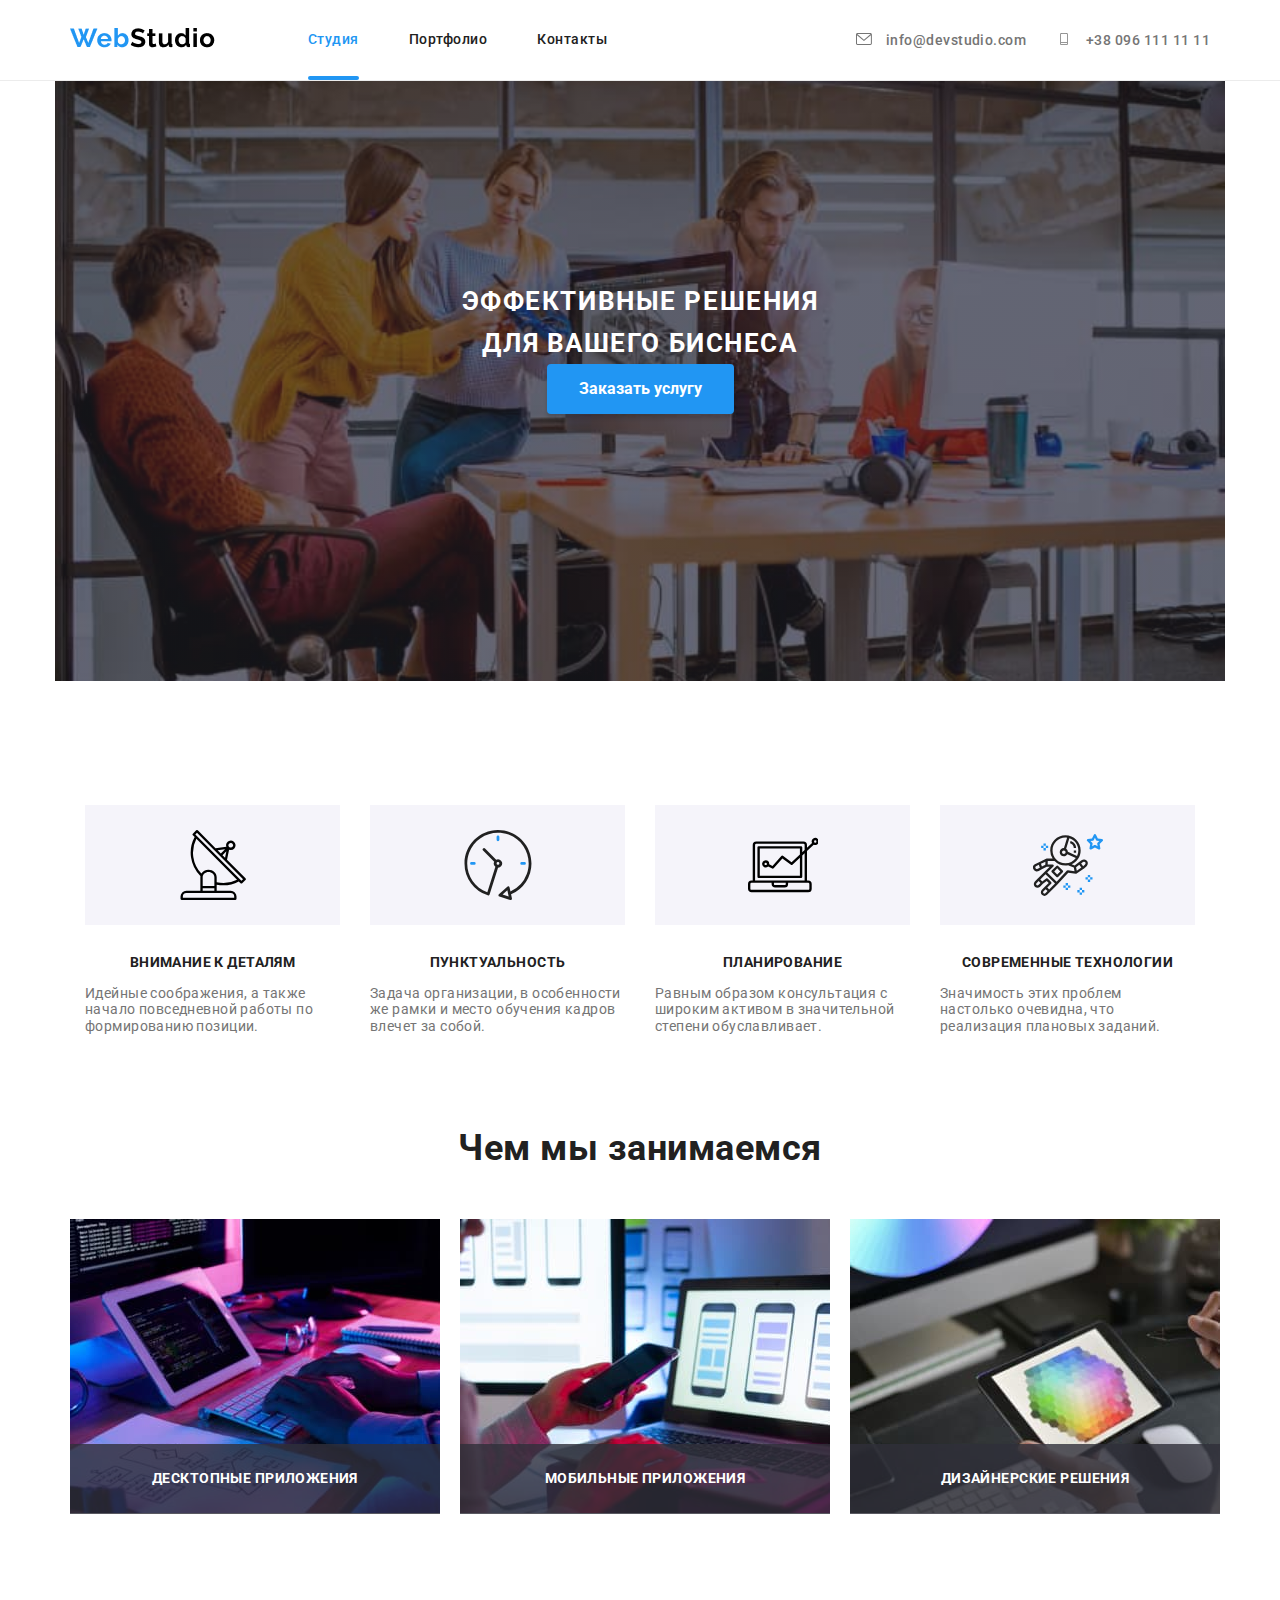
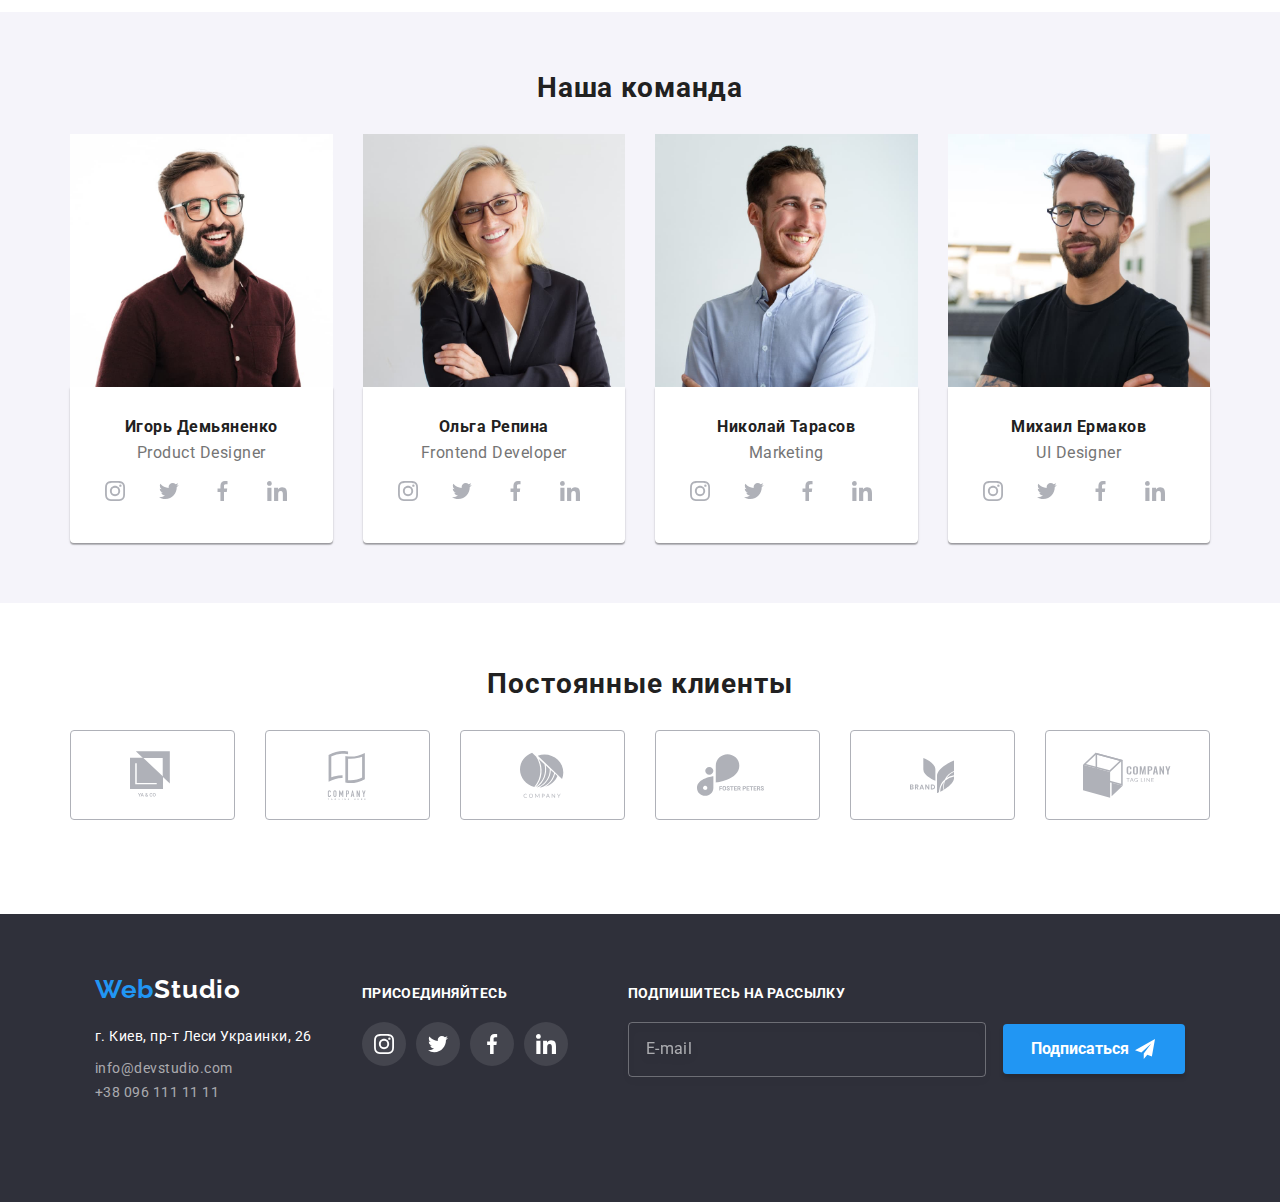
==== commit 7fb8e0c9: "adaptive menu header withoutn burger" ====
--- a/index.html
+++ b/index.html
@@ -15,11 +15,12 @@
   <body>
     <!--Шапка-->
     <header>
-      <div class="container-header container">
+      <div class="container-header container list">
         <nav class="container-header__nav">
           <a href="./index.html">
             <img src="./images/WebStudio.png" alt="logo" />
           </a>
+        
           <ul class="container-header__list list">
             <li class="item">
               <a class="container-header__links current" href="./index.html"
@@ -36,7 +37,7 @@
             </li>
           </ul>
         </nav>
-        <address>
+        <address class="container-adress">
           <ul class="auth-nav list">
             <li class="item list">
               <a
@@ -59,6 +60,9 @@
             </li>
           </ul>
         </address>
+        <button type="button" class="menu-burger list">
+          <svg width="40" height="40"><use href="./images/symbol-defs.svg#icon-menu"></use></svg>
+        </button>
       </div>
     </header>
     <main>
--- a/css/main.min.css
+++ b/css/main.min.css
@@ -1,3 +1,3 @@
 /*! modern-normalize v1.0.0 | MIT License | https://github.com/sindresorhus/modern-normalize */*,*::before,*::after{-webkit-box-sizing:border-box;box-sizing:border-box}:root{-moz-tab-size:4;-o-tab-size:4;tab-size:4}html{line-height:1.15;-webkit-text-size-adjust:100%}body{margin:0}body{font-family:system-ui,-apple-system,"Segoe UI",Roboto,Helvetica,Arial,sans-serif,"Apple Color Emoji","Segoe UI Emoji"}hr{height:0;color:inherit}abbr[title]{-webkit-text-decoration:underline dotted;text-decoration:underline dotted}b,strong{font-weight:bolder}code,kbd,samp,pre{font-family:ui-monospace, SFMono-Regular, Consolas, "Liberation Mono", Menlo,- monospace;font-size:1em}small{font-size:80%}sub,sup{font-size:75%;line-height:0;position:relative;vertical-align:baseline}sub{bottom:-0.25em}sup{top:-0.5em}table{text-indent:0;border-color:inherit}button,input,optgroup,select,textarea{font-family:inherit;font-size:100%;line-height:1.15;margin:0}button,select{text-transform:none}button,[type="button"],[type="reset"],[type="submit"]{-webkit-appearance:button}::-moz-focus-inner{border-style:none;padding:0}:-moz-focusring{outline:1px dotted ButtonText}:-moz-ui-invalid{box-shadow:none}legend{padding:0}progress{vertical-align:baseline}::-webkit-inner-spin-button,::-webkit-outer-spin-button{height:auto}[type="search"]{-webkit-appearance:textfield;outline-offset:-2px}::-webkit-search-decoration{-webkit-appearance:none}::-webkit-file-upload-button{-webkit-appearance:button;font:inherit}summary{display:list-item}body{font-family:"Roboto";color:#212121;letter-spacing:0.03em;font-weight:400;margin:0}.list{padding:0;margin:0;list-style:none}.container{margin:0px auto;padding-left:15px;padding-right:15px}@media screen and (min-width: 480px){.container{width:480px}}@media screen and (min-width: 768px){.container{width:768px}}@media screen and (min-width: 1170px){.container{width:1170px}}a{text-decoration:none}ul{list-style-type:none}.visualy-hidden{position:absolute;clip:rect(0 0 0 0);width:1px;height:1px;margin:-1px}.hero{padding:118px 0;text-align:center;max-width:480px;max-height:400px;margin:0px auto;background-color:rgba(47,48,58,0.4);background-image:-webkit-gradient(linear, left top, left bottom, from(rgba(47,48,58,0.4)), to(rgba(47,48,58,0.4))),url(../images/mobile@1x.jpg);background-image:linear-gradient(rgba(47,48,58,0.4), rgba(47,48,58,0.4)),url(../images/mobile@1x.jpg);background-position:center;background-size:cover}@media screen and (min-device-pixel-ratio: 2), screen and (-webkit-min-device-pixel-ratio: 2), screen and (min-resolution: 192dpi), screen and (min-resolution: 2dppx){.hero{background-image:-webkit-gradient(linear, left top, left bottom, from(rgba(47,48,58,0.4)), to(rgba(47,48,58,0.4))),url(../images/mobile@2x.jpg);background-image:linear-gradient(rgba(47,48,58,0.4), rgba(47,48,58,0.4)),url(../images/mobile@2x.jpg);background-position:center;background-size:cover}}@media screen and (min-width: 768px){.hero{max-width:768px;max-height:400px;background-image:-webkit-gradient(linear, left top, left bottom, from(rgba(47,48,58,0.4)), to(rgba(47,48,58,0.4))),url(../images/tablet@1x.jpg);background-image:linear-gradient(rgba(47,48,58,0.4), rgba(47,48,58,0.4)),url(../images/tablet@1x.jpg);background-position:center;background-size:cover}}@media screen and (min-width: 768px) and (min-device-pixel-ratio: 2), screen and (min-width: 768px) and (-webkit-min-device-pixel-ratio: 2), screen and (min-width: 768px) and (min-resolution: 192dpi), screen and (min-width: 768px) and (min-resolution: 2dppx){.hero{background-image:-webkit-gradient(linear, left top, left bottom, from(rgba(47,48,58,0.4)), to(rgba(47,48,58,0.4))),url(../images/tablet@2x.jpg);background-image:linear-gradient(rgba(47,48,58,0.4), rgba(47,48,58,0.4)),url(../images/tablet@2x.jpg);background-position:center;background-size:cover}}@media screen and (min-width: 1170px){.hero{max-width:1600px;max-height:600px;padding:200px 0;background-image:-webkit-gradient(linear, left top, left bottom, from(rgba(47,48,58,0.4)), to(rgba(47,48,58,0.4))),url(../images/desktop@1x.jpg);background-image:linear-gradient(rgba(47,48,58,0.4), rgba(47,48,58,0.4)),url(../images/desktop@1x.jpg);background-position:center;background-size:cover}}@media screen and (min-width: 1170px) and (min-device-pixel-ratio: 2), screen and (min-width: 1170px) and (-webkit-min-device-pixel-ratio: 2), screen and (min-width: 1170px) and (min-resolution: 192dpi), screen and (min-width: 1170px) and (min-resolution: 2dppx){.hero{background-image:-webkit-gradient(linear, left top, left bottom, from(rgba(47,48,58,0.4)), to(rgba(47,48,58,0.4))),url(../images/desktop@2x.jpg);background-image:linear-gradient(rgba(47,48,58,0.4), rgba(47,48,58,0.4)),url(../images/desktop@2x.jpg);background-position:center;background-size:cover}}.hero__title{text-align:center;color:#fff;font-size:26px;line-height:1.6;letter-spacing:0.06em;text-transform:uppercase}.hero__button{display:-webkit-box;display:-ms-flexbox;display:flex;margin-right:auto;margin-left:auto;-webkit-box-shadow:0px 4px 4px rgba(0,0,0,0.15);box-shadow:0px 4px 4px rgba(0,0,0,0.15);border-radius:4px;padding-right:32px;padding-left:32px;padding-top:10px;padding-bottom:10px;color:#fff;background:#2196f3;font-weight:700;font-size:16px;line-height:1.87;border:#ffffff}.benefits{padding-bottom:60px}@media screen and (min-width: 1170px){.benefits{padding:94px 0 0}}.benefits__background{height:120px;margin-bottom:30px;display:-webkit-box;display:-ms-flexbox;display:flex;-webkit-box-align:center;-ms-flex-align:center;align-items:center;-webkit-box-pack:center;-ms-flex-pack:center;justify-content:center;background:#f5f4fa}.benefits__icons{width:70px;height:70px}.benefits__list{margin-top:15px;margin-bottom:-30px}@media screen and (min-width: 768px){.benefits__list{display:-webkit-box;display:-ms-flexbox;display:flex;-ms-flex-wrap:wrap;flex-wrap:wrap;-webkit-box-pack:justify;-ms-flex-pack:justify;justify-content:space-between}}.benefits__list .item{margin-bottom:30px}@media screen and (min-width: 768px){.benefits__list .item{width:calc((100% - 4 * 15px) / 2);margin:15px}}@media screen and (min-width: 1170px){.benefits__list .item{width:calc((100% - 8 * 15px) / 4);margin:15px}}.benefits__title{font-weight:bold;font-size:14px;line-height:1.14;text-align:center;letter-spacing:0.03em;text-transform:uppercase;color:#212121}.benefits__text{color:#757575;font-weight:normal;font-size:14px;line-height:1.17;letter-spacing:0.03em}.our-work{display:none}@media screen and (min-width: 1170px){.our-work{display:block;padding:94px 0 94px 0}}.our-work__container{margin-left:auto;margin-right:auto;width:1172px;padding-left:20px;padding-right:20px;outline:2px solid transparent}.our-work__list{display:-webkit-box;display:-ms-flexbox;display:flex;-ms-flex-wrap:wrap;flex-wrap:wrap;-webkit-box-pack:justify;-ms-flex-pack:justify;justify-content:space-between}.our-work__list .item{position:relative;width:calc((100% - 60px) / 3);margin-right:30px}.our-work__list .item:nth-child(3n){margin-right:0}.our-work__title{position:absolute;bottom:4px;left:0;padding-top:27px;padding-bottom:27px;width:370px;text-align:center;font-weight:700;font-size:14px;line-height:1.14;letter-spacing:0.03em;color:#ffffff;background:rgba(47,48,58,0.8)}.our-work__feature{font-weight:700;font-size:36px;line-height:1.17;text-align:center;margin-bottom:50px}.team{padding-bottom:60px;background:#f5f4fa;padding-top:60px;margin-bottom:-30px}.team__title{font-weight:700;font-size:28px;line-height:1.17;text-align:center;letter-spacing:0.03em;color:#212121;margin-bottom:30px}.team__work{display:-webkit-box;display:-ms-flexbox;display:flex;-ms-flex-wrap:wrap;flex-wrap:wrap;-webkit-box-pack:justify;-ms-flex-pack:justify;justify-content:space-between}@media screen and (min-width: 768px){.team__work{display:-webkit-box;display:-ms-flexbox;display:flex;-ms-flex-wrap:wrap;flex-wrap:wrap;-webkit-box-pack:justify;-ms-flex-pack:justify;justify-content:space-between;margin:-15px}}.team__work .item{margin-bottom:30px}@media screen and (min-width: 768px){.team__work .item{width:calc((100% - 4 * 15px) / 2);margin:15px}}@media screen and (min-width: 1170px){.team__work .item{width:calc((100% - 8 * 15px) / 4);margin:15px}}.team__work img{display:block;height:auto;width:100%}.team__staff{padding:30px;background-color:#fff;-webkit-box-shadow:0px 1px 3px rgba(0,0,0,0.12),0px 1px 1px rgba(0,0,0,0.14),0px 2px 1px rgba(0,0,0,0.2);box-shadow:0px 1px 3px rgba(0,0,0,0.12),0px 1px 1px rgba(0,0,0,0.14),0px 2px 1px rgba(0,0,0,0.2);border-radius:0px 0px 4px 4px}.team__name{font-size:16px;line-height:1.19;text-align:center;margin-bottom:10px}.team__positions{font-size:16px;line-height:1.19px;color:#757575;text-align:center}.team__networks{display:-webkit-box;display:-ms-flexbox;display:flex;-webkit-box-align:center;-ms-flex-align:center;align-items:center;-webkit-box-pack:center;-ms-flex-pack:center;justify-content:center}.team__social-link{display:-webkit-box;display:-ms-flexbox;display:flex;color:#afb1b8;padding:0;border:none;width:44px;height:44px;border-radius:50%;background-color:#fff;-webkit-box-pack:center;-ms-flex-pack:center;justify-content:center;-webkit-box-align:center;-ms-flex-align:center;align-items:center;margin-right:10px;-webkit-transition:color 250ms cubic-bezier(0.4, 0, 0.2, 1),background-color 250ms cubic-bezier(0.4, 0, 0.2, 1),-webkit-box-shadow 250ms cubic-bezier(0.4, 0, 0.2, 1);transition:color 250ms cubic-bezier(0.4, 0, 0.2, 1),background-color 250ms cubic-bezier(0.4, 0, 0.2, 1),-webkit-box-shadow 250ms cubic-bezier(0.4, 0, 0.2, 1);transition:color 250ms cubic-bezier(0.4, 0, 0.2, 1),background-color 250ms cubic-bezier(0.4, 0, 0.2, 1),box-shadow 250ms cubic-bezier(0.4, 0, 0.2, 1);transition:color 250ms cubic-bezier(0.4, 0, 0.2, 1),background-color 250ms cubic-bezier(0.4, 0, 0.2, 1),box-shadow 250ms cubic-bezier(0.4, 0, 0.2, 1),-webkit-box-shadow 250ms cubic-bezier(0.4, 0, 0.2, 1)}.team__social-link:hover,.team__social-link:focus{color:#fff;background-color:#2196f3}.team__icons{width:20px;height:20px;fill:currentColor}.clients{padding-top:94px;padding-bottom:94px}.clients__title{font-weight:bold;font-size:28px;line-height:1.18;text-align:center;letter-spacing:0.03em;color:#212121;margin-bottom:30px}.clients__icons{display:-webkit-box;display:-ms-flexbox;display:flex;-ms-flex-wrap:wrap;flex-wrap:wrap;-webkit-box-pack:justify;-ms-flex-pack:justify;justify-content:space-between;margin-bottom:-30px;margin:-15px}@media screen and (min-width: 768px){.clients__icons{margin:-15px}}.clients__icons .item{height:90px;width:calc((100% - 4 * 15px) / 2);margin:15px}@media screen and (min-width: 768px){.clients__icons .item{width:calc((100% - 6 * 15px) / 3)}}@media screen and (min-width: 1170px){.clients__icons .item{width:calc((100% - 12 * 15px) / 6)}}.clients__link{display:-webkit-box;display:-ms-flexbox;display:flex;-webkit-box-align:center;-ms-flex-align:center;align-items:center;-webkit-box-pack:center;-ms-flex-pack:center;justify-content:center;width:100%;height:100%;border-radius:4px;border:1px solid #afb1b8;fill:#afb1b8;background-color:#fff;-webkit-transition:fill 250ms cubic-bezier(0.4, 0, 0.2, 1),border-color 250ms cubic-bezier(0.4, 0, 0.2, 1);transition:fill 250ms cubic-bezier(0.4, 0, 0.2, 1),border-color 250ms cubic-bezier(0.4, 0, 0.2, 1)}.clients__link:hover,.clients__link:focus{border:1px solid #2196f3;fill:#2196f3}footer{background:#2f303a;text-align:center;display:-webkit-box;display:-ms-flexbox;display:flex;-ms-flex-wrap:wrap;flex-wrap:wrap;padding:60px 0 60px 0}@media screen and (min-width: 1170px){footer{padding:60px 0px}}.footer__container{max-width:1600px;text-align:center}@media screen and (min-width: 768px){.footer__container{display:-webkit-box;display:-ms-flexbox;display:flex;-ms-flex-wrap:wrap;flex-wrap:wrap;-webkit-box-align:baseline;-ms-flex-align:baseline;align-items:baseline}}@media screen and (min-width: 1170px){.footer__container{text-align:start;-ms-flex-pack:distribute;justify-content:space-around}}.web{font-family:"Raleway";font-style:normal;font-weight:700;font-size:26px;line-height:1.19;letter-spacing:0.03em;color:#2196f3}.studio{font-family:"Raleway";font-style:normal;font-weight:700;font-size:26px;line-height:1.19;letter-spacing:0.03em;color:#fff}.footer__info{margin-bottom:60px}@media screen and (min-width: 768px){.footer__info{margin-left:61px;margin-right:165px}}@media screen and (min-width: 1170px){.footer__info{margin:0}}.footer__adress{margin-top:20px;margin-bottom:60px;font-style:normal;font-weight:400;font-size:14px;line-height:1.71}@media screen and (min-width: 1170px){.footer__adress{margin-bottom:9px}}.footer__location{margin-bottom:8px;font-style:normal;font-size:14px;line-height:1.7;color:#fff}.footer__tel{font-style:normal;font-size:14px;line-height:1.7;color:rgba(255,255,255,0.6);margin-bottom:60px}.footer__email{font-style:normal;font-size:14px;line-height:1.7;color:rgba(255,255,255,0.6)}.footer__end{margin-bottom:60px}.footer__join{font-weight:bold;font-size:14px;line-height:1.14;letter-spacing:0.03em;text-transform:uppercase;-webkit-box-align:center;-ms-flex-align:center;align-items:center;-webkit-box-pack:center;-ms-flex-pack:center;justify-content:center;margin-bottom:20px;color:#fff}.footer-networks{display:-webkit-box;display:-ms-flexbox;display:flex;-webkit-box-pack:center;-ms-flex-pack:center;justify-content:center;-webkit-box-align:center;-ms-flex-align:center;align-items:center;padding:0}.footer__social-links{display:-webkit-box;display:-ms-flexbox;display:flex;color:#fff;-webkit-box-align:center;-ms-flex-align:center;align-items:center;-webkit-box-pack:center;-ms-flex-pack:center;justify-content:center;padding:0;border:none;width:44px;height:44px;border-radius:50%;background-color:rgba(255,255,255,0.1);margin-right:10px;-webkit-transition:background-color 250ms cubic-bezier(0.4, 0, 0.2, 1),-webkit-box-shadow 250ms cubic-bezier(0.4, 0, 0.2, 1);transition:background-color 250ms cubic-bezier(0.4, 0, 0.2, 1),-webkit-box-shadow 250ms cubic-bezier(0.4, 0, 0.2, 1);transition:background-color 250ms cubic-bezier(0.4, 0, 0.2, 1),box-shadow 250ms cubic-bezier(0.4, 0, 0.2, 1);transition:background-color 250ms cubic-bezier(0.4, 0, 0.2, 1),box-shadow 250ms cubic-bezier(0.4, 0, 0.2, 1),-webkit-box-shadow 250ms cubic-bezier(0.4, 0, 0.2, 1)}.footer__social-links:hover,.footer__social-links:focus{color:#fff;background-color:#2196f3}.footer__icons{width:20px;height:20px;fill:currentColor;-webkit-box-align:center;-ms-flex-align:center;align-items:center;-webkit-box-pack:center;-ms-flex-pack:center;justify-content:center}.footer__area{display:block}@media screen and (min-width: 768px) and (max-width: 1160px){.footer__form{margin-right:auto;margin-left:auto}}.footer__form-input{padding:17px;width:100%;background-color:transparent;border:1px solid rgba(255,255,255,0.3);-webkit-box-sizing:border-box;box-sizing:border-box;color:#fff;-webkit-filter:drop-shadow(0px 4px 4px rgba(0,0,0,0.15));filter:drop-shadow(0px 4px 4px rgba(0,0,0,0.15));border-radius:4px;margin-bottom:20px}@media screen and (min-width: 768px) and (max-width: 1160px){.footer__form-input{min-width:450px}}@media screen and (min-width: 1170px){.footer__form-input{width:358px;margin-bottom:0}}.footer__form-input::-webkit-input-placeholder{display:-webkit-box;display:flex;-webkit-box-align:center;align-items:center;font-weight:400;font-size:16px;line-height:1.25;letter-spacing:0.03em;color:rgba(255,255,255,0.6)}.footer__form-input:-ms-input-placeholder{display:-ms-flexbox;display:flex;-ms-flex-align:center;align-items:center;font-weight:400;font-size:16px;line-height:1.25;letter-spacing:0.03em;color:rgba(255,255,255,0.6)}.footer__form-input::-ms-input-placeholder{display:-ms-flexbox;display:flex;-ms-flex-align:center;align-items:center;font-weight:400;font-size:16px;line-height:1.25;letter-spacing:0.03em;color:rgba(255,255,255,0.6)}.footer__form-input::placeholder{display:-webkit-box;display:-ms-flexbox;display:flex;-webkit-box-align:center;-ms-flex-align:center;align-items:center;font-weight:400;font-size:16px;line-height:1.25;letter-spacing:0.03em;color:rgba(255,255,255,0.6)}.footer__form-button{margin-left:13px;padding:10px 28px;-webkit-box-shadow:0px 4px 4px rgba(0,0,0,0.15);box-shadow:0px 4px 4px rgba(0,0,0,0.15);border-radius:4px;color:#fff;background:#2196f3;font-weight:700;font-size:16px;line-height:1.87;border:transparent}.footer__form-icon{fill:#fff;-webkit-box-align:center;-ms-flex-align:center;align-items:center;-webkit-box-pack:center;-ms-flex-pack:center;justify-content:center;-webkit-transform:translateY(5px);transform:translateY(5px)}.backdrop{position:fixed;top:0;left:0;width:100%;height:100%;background-color:rgba(0,0,0,0.2);-webkit-transition:opacity 250ms cubic-bezier(0.4, 0, 0.2, 1);transition:opacity 250ms cubic-bezier(0.4, 0, 0.2, 1)}.backdrop.is-hidden{opacity:0;pointer-events:none}.modal{overflow-y:scroll;padding:40px;position:absolute;left:50%;top:50%;-webkit-transform:translate(-50%, -50%);transform:translate(-50%, -50%);width:calc(100% - 30px);height:calc(100vh - 12vh - 12vh);min-height:590px;background:#ffffff;-webkit-box-shadow:0px 1px 3px rgba(0,0,0,0.12),0px 1px 1px rgba(0,0,0,0.14),0px 2px 1px rgba(0,0,0,0.2);box-shadow:0px 1px 3px rgba(0,0,0,0.12),0px 1px 1px rgba(0,0,0,0.14),0px 2px 1px rgba(0,0,0,0.2);border-radius:4px;-webkit-transform:translate(-50%, -50%) scale(1);transform:translate(-50%, -50%) scale(1);-webkit-transition:-webkit-transform 250ms cubic-bezier(0.4, 0, 0.2, 1);transition:-webkit-transform 250ms cubic-bezier(0.4, 0, 0.2, 1);transition:transform 250ms cubic-bezier(0.4, 0, 0.2, 1);transition:transform 250ms cubic-bezier(0.4, 0, 0.2, 1), -webkit-transform 250ms cubic-bezier(0.4, 0, 0.2, 1)}@media screen and (min-width: 768px){.modal{width:450px;height:auto;min-height:609px;top:50%;left:50%;-webkit-transform:translate(-50%, -50%) scale(1);transform:translate(-50%, -50%) scale(1)}}@media screen and (min-width: 1170px){.modal{width:528px;min-height:581px}}.backdrop.is-hidden .modal{-webkit-transform:translate(-50%, -50%) scale(0.9);transform:translate(-50%, -50%) scale(0.9)}.modal-btn{position:absolute;top:8px;right:8px;width:30px;height:30px;display:-webkit-box;display:-ms-flexbox;display:flex;-webkit-box-align:center;-ms-flex-align:center;align-items:center;-webkit-box-pack:center;-ms-flex-pack:center;justify-content:center;border:1px solid rgba(0,0,0,0.1);border-radius:50%;cursor:pointer;background:#fff;-webkit-transition:fill 250ms cubic-bezier(0.4, 0, 0.2, 1);transition:fill 250ms cubic-bezier(0.4, 0, 0.2, 1)}.modal-btn:hover,.modal-btn:focus{fill:#2196f3}.modal-form-title{margin-bottom:12px;font-weight:700;font-size:20px;line-height:1.15;text-align:center;letter-spacing:0.03em;color:#212121}.form-list{display:-webkit-box;display:-ms-flexbox;display:flex;-webkit-box-orient:vertical;-webkit-box-direction:normal;-ms-flex-direction:column;flex-direction:column}.form-fild{position:relative;display:-webkit-box;display:-ms-flexbox;display:flex;-webkit-box-orient:vertical;-webkit-box-direction:normal;-ms-flex-direction:column;flex-direction:column;margin-bottom:10px;margin-left:0}.form-fild:nth-child(4){margin-bottom:0}.input{padding-top:11px;padding-bottom:11px;padding-left:35px;border-color:rgba(33,33,33,0.2);-webkit-box-sizing:border-box;box-sizing:border-box;border-radius:4px;margin-top:4px;-webkit-transition:border-color 250ms cubic-bezier(0.4, 0, 0.2, 1);transition:border-color 250ms cubic-bezier(0.4, 0, 0.2, 1)}.input:focus,.input:hover{border-color:#2196f3;outline:none}.input:focus ~ svg,.input:hover ~ svg{fill:#2196f3}.form-fild svg{-webkit-transition:fill 250ms cubic-bezier(0.4, 0, 0.2, 1);transition:fill 250ms cubic-bezier(0.4, 0, 0.2, 1)}.form-fild label{font-size:12px;line-height:1.16;letter-spacing:0.01em;color:#757575}.textarea{margin-top:4px;border:1px solid rgba(33,33,33,0.2);-webkit-box-sizing:border-box;box-sizing:border-box;border-radius:4px;resize:none;-webkit-transition:border-color 250ms cubic-bezier(0.4, 0, 0.2, 1);transition:border-color 250ms cubic-bezier(0.4, 0, 0.2, 1)}.textarea:focus,.textarea:hover{border-color:#2196f3}.form-fild ::-webkit-input-placeholder{padding:16px 12px;font-family:Roboto;font-size:12px;line-height:1.16px;letter-spacing:0.01em;color:rgba(117,117,117,0.5)}.form-fild :-ms-input-placeholder{padding:16px 12px;font-family:Roboto;font-size:12px;line-height:1.16px;letter-spacing:0.01em;color:rgba(117,117,117,0.5)}.form-fild ::-ms-input-placeholder{padding:16px 12px;font-family:Roboto;font-size:12px;line-height:1.16px;letter-spacing:0.01em;color:rgba(117,117,117,0.5)}.form-fild ::placeholder{padding:16px 12px;font-family:Roboto;font-size:12px;line-height:1.16px;letter-spacing:0.01em;color:rgba(117,117,117,0.5)}.form-fild svg{position:absolute;top:50%;left:5px;-webkit-transform:translateX(50%);transform:translateX(50%)}.form-checkbox{display:-webkit-box;display:-ms-flexbox;display:flex;-webkit-box-orient:horizontal;-webkit-box-direction:normal;-ms-flex-direction:row;flex-direction:row;margin-top:20px;font-size:14px;line-height:1.71;-webkit-box-align:center;-ms-flex-align:center;align-items:center;-webkit-box-pack:center;-ms-flex-pack:center;justify-content:center;letter-spacing:0.03em;color:#757575}.conditions{color:#2196f3;text-decoration:underline}.button-modal{margin-right:auto;margin-left:auto;margin-top:30px;width:200px;-webkit-box-shadow:0px 4px 4px rgba(0,0,0,0.15);box-shadow:0px 4px 4px rgba(0,0,0,0.15);border-radius:4px;padding-right:50px;padding-left:50px;padding-top:10px;padding-bottom:10px;color:#fff;background:#2196f3;font-weight:700;font-size:16px;line-height:1.87;border:#ffffff}.checkbox-label{display:-webkit-box;display:-ms-flexbox;display:flex;-webkit-box-align:center;-ms-flex-align:center;align-items:center}.checkbox{position:absolute;clip:rect(0 0 0 0);width:1px;height:1px;margin:-1px}.checkbox-icon{margin-right:7px;display:inline-block;width:16px;height:15px;border:2px solid black;border-radius:2px;-webkit-transition:all 250ms cubic-bezier(0.4, 0, 0.2, 1);transition:all 250ms cubic-bezier(0.4, 0, 0.2, 1)}.checkbox:checked+.checkbox-icon{background-origin:border-box;background-size:contain;background-color:#2196f3;border:2px solid #2196f3;background-image:url(../images/iconCheck.svg)}
+ monospace;font-size:1em}small{font-size:80%}sub,sup{font-size:75%;line-height:0;position:relative;vertical-align:baseline}sub{bottom:-0.25em}sup{top:-0.5em}table{text-indent:0;border-color:inherit}button,input,optgroup,select,textarea{font-family:inherit;font-size:100%;line-height:1.15;margin:0}button,select{text-transform:none}button,[type="button"],[type="reset"],[type="submit"]{-webkit-appearance:button}::-moz-focus-inner{border-style:none;padding:0}:-moz-focusring{outline:1px dotted ButtonText}:-moz-ui-invalid{box-shadow:none}legend{padding:0}progress{vertical-align:baseline}::-webkit-inner-spin-button,::-webkit-outer-spin-button{height:auto}[type="search"]{-webkit-appearance:textfield;outline-offset:-2px}::-webkit-search-decoration{-webkit-appearance:none}::-webkit-file-upload-button{-webkit-appearance:button;font:inherit}summary{display:list-item}body{font-family:"Roboto";color:#212121;letter-spacing:0.03em;font-weight:400;margin:0}.list{padding:0;margin:0;list-style:none}.container{margin:0px auto;padding-left:15px;padding-right:15px}@media screen and (min-width: 480px){.container{width:480px}}@media screen and (min-width: 768px){.container{width:768px}}@media screen and (min-width: 1170px){.container{width:1170px}}a{text-decoration:none}ul{list-style-type:none}.visualy-hidden{position:absolute;clip:rect(0 0 0 0);width:1px;height:1px;margin:-1px}header{border-bottom:1px solid #ececec}.container-header{display:-webkit-box;display:-ms-flexbox;display:flex;-webkit-box-align:center;-ms-flex-align:center;align-items:center}@media screen and (min-width: 768px){.container-header{width:768px}}@media screen and (min-width: 1170px){.container-header{width:1170px}}.container-header__nav{display:-webkit-box;display:-ms-flexbox;display:flex;-webkit-box-align:center;-ms-flex-align:center;align-items:center}.container-header__list{display:none}@media screen and (min-width: 768px){.container-header__list{display:-webkit-box;display:-ms-flexbox;display:flex}}@media screen and (min-width: 1170px){.container-header__list{display:-webkit-box;display:-ms-flexbox;display:flex}}.container-header__list .item{margin-right:50px}.container-header__list .item:last-child{margin-right:0}.container-header__list .item:first-child{margin-left:93px}.container-header__list .container-header__links{display:block;position:relative;padding-top:32px;padding-bottom:32px;font-weight:500;font-size:14px;line-height:1.14;color:#212121;-webkit-transition:color 250ms cubic-bezier(0.4, 0, 0.2, 1);transition:color 250ms cubic-bezier(0.4, 0, 0.2, 1)}.container-header__list .container-header__links.current,.container-header__list .container-header__links:hover,.container-header__list .container-header__links:focus{color:#2196f3}.container-header__links::after{content:"";position:absolute;left:0;bottom:0;display:block;width:100%;height:4px;background:#2196f3;border-radius:2px;-webkit-transform:scaleX(0);transform:scaleX(0);opacity:0;-webkit-transition:opacity 250ms cubic-bezier(0.4, 0, 0.2, 1),-webkit-transform 250ms cubic-bezier(0.4, 0, 0.2, 1);transition:opacity 250ms cubic-bezier(0.4, 0, 0.2, 1),-webkit-transform 250ms cubic-bezier(0.4, 0, 0.2, 1);transition:transform 250ms cubic-bezier(0.4, 0, 0.2, 1),opacity 250ms cubic-bezier(0.4, 0, 0.2, 1);transition:transform 250ms cubic-bezier(0.4, 0, 0.2, 1),opacity 250ms cubic-bezier(0.4, 0, 0.2, 1),-webkit-transform 250ms cubic-bezier(0.4, 0, 0.2, 1)}.container-header__links.current::after,.container-header__links:hover::after,.container-header__links:focus::after{-webkit-transform:scaleX(1);transform:scaleX(1);background:#2196f3;opacity:1}.container-adress{display:none}@media screen and (min-width: 768px){.container-adress{display:inline-block;margin-left:auto}}@media screen and (min-width: 1170px){.container-adress{display:-webkit-box;display:-ms-flexbox;display:flex}}.auth-nav__contacts{font-weight:500;font-size:14px;line-height:16px;color:#757575;font-style:normal;-webkit-transition:color 250ms cubic-bezier(0.4, 0, 0.2, 1);transition:color 250ms cubic-bezier(0.4, 0, 0.2, 1)}.auth-nav__contacts:hover,.auth-nav__contacts:focus{color:#2196f3}.auth-nav__icons{width:16px;height:12px;margin-right:10px;fill:currentColor}.auth-nav{display:-webkit-box;display:-ms-flexbox;margin-left:auto}@media screen and (min-width: 768px){.auth-nav{display:block}}@media screen and (min-width: 1170px){.auth-nav{display:-webkit-box;display:-ms-flexbox;display:flex}}.auth-nav .item{margin-left:250px}@media screen and (min-width: 768px){.auth-nav .item{margin-left:0}}.auth-nav .item+.item{margin-left:50px}@media screen and (min-width: 768px){.auth-nav .item+.item{margin-left:0}}@media screen and (min-width: 1170px){.auth-nav .item+.item{margin-left:30px}}.menu-burger{margin-left:auto;background:transparent;border:none}@media screen and (min-width: 768px){.menu-burger{display:none}}@media screen and (min-width: 1170px){.menu-burger{display:none}}.hero{padding:118px 0;text-align:center;max-width:480px;max-height:400px;margin:0px auto;background-color:rgba(47,48,58,0.4);background-image:-webkit-gradient(linear, left top, left bottom, from(rgba(47,48,58,0.4)), to(rgba(47,48,58,0.4))),url(../images/mobile@1x.jpg);background-image:linear-gradient(rgba(47,48,58,0.4), rgba(47,48,58,0.4)),url(../images/mobile@1x.jpg);background-position:center;background-size:cover}@media screen and (min-device-pixel-ratio: 2), screen and (-webkit-min-device-pixel-ratio: 2), screen and (min-resolution: 192dpi), screen and (min-resolution: 2dppx){.hero{background-image:-webkit-gradient(linear, left top, left bottom, from(rgba(47,48,58,0.4)), to(rgba(47,48,58,0.4))),url(../images/mobile@2x.jpg);background-image:linear-gradient(rgba(47,48,58,0.4), rgba(47,48,58,0.4)),url(../images/mobile@2x.jpg);background-position:center;background-size:cover}}@media screen and (min-width: 768px){.hero{max-width:768px;max-height:400px;background-image:-webkit-gradient(linear, left top, left bottom, from(rgba(47,48,58,0.4)), to(rgba(47,48,58,0.4))),url(../images/tablet@1x.jpg);background-image:linear-gradient(rgba(47,48,58,0.4), rgba(47,48,58,0.4)),url(../images/tablet@1x.jpg);background-position:center;background-size:cover}}@media screen and (min-width: 768px) and (min-device-pixel-ratio: 2), screen and (min-width: 768px) and (-webkit-min-device-pixel-ratio: 2), screen and (min-width: 768px) and (min-resolution: 192dpi), screen and (min-width: 768px) and (min-resolution: 2dppx){.hero{background-image:-webkit-gradient(linear, left top, left bottom, from(rgba(47,48,58,0.4)), to(rgba(47,48,58,0.4))),url(../images/tablet@2x.jpg);background-image:linear-gradient(rgba(47,48,58,0.4), rgba(47,48,58,0.4)),url(../images/tablet@2x.jpg);background-position:center;background-size:cover}}@media screen and (min-width: 1170px){.hero{max-width:1600px;min-height:600px;padding:200px 0;background-image:-webkit-gradient(linear, left top, left bottom, from(rgba(47,48,58,0.4)), to(rgba(47,48,58,0.4))),url(../images/desktop@1x.jpg);background-image:linear-gradient(rgba(47,48,58,0.4), rgba(47,48,58,0.4)),url(../images/desktop@1x.jpg);background-position:center;background-size:cover}}@media screen and (min-width: 1170px) and (min-device-pixel-ratio: 2), screen and (min-width: 1170px) and (-webkit-min-device-pixel-ratio: 2), screen and (min-width: 1170px) and (min-resolution: 192dpi), screen and (min-width: 1170px) and (min-resolution: 2dppx){.hero{background-image:-webkit-gradient(linear, left top, left bottom, from(rgba(47,48,58,0.4)), to(rgba(47,48,58,0.4))),url(../images/desktop@2x.jpg);background-image:linear-gradient(rgba(47,48,58,0.4), rgba(47,48,58,0.4)),url(../images/desktop@2x.jpg);background-position:center;background-size:cover}}.hero__title{text-align:center;color:#fff;font-size:26px;line-height:1.6;letter-spacing:0.06em;text-transform:uppercase}.hero__button{display:-webkit-box;display:-ms-flexbox;display:flex;margin-right:auto;margin-left:auto;-webkit-box-shadow:0px 4px 4px rgba(0,0,0,0.15);box-shadow:0px 4px 4px rgba(0,0,0,0.15);border-radius:4px;padding-right:32px;padding-left:32px;padding-top:10px;padding-bottom:10px;color:#fff;background:#2196f3;font-weight:700;font-size:16px;line-height:1.87;border:#ffffff}.benefits{padding-bottom:60px}@media screen and (min-width: 1170px){.benefits{padding:94px 0 0}}.benefits__background{height:120px;margin-bottom:30px;display:-webkit-box;display:-ms-flexbox;display:flex;-webkit-box-align:center;-ms-flex-align:center;align-items:center;-webkit-box-pack:center;-ms-flex-pack:center;justify-content:center;background:#f5f4fa}.benefits__icons{width:70px;height:70px}.benefits__list{margin-top:15px;margin-bottom:-30px}@media screen and (min-width: 768px){.benefits__list{display:-webkit-box;display:-ms-flexbox;display:flex;-ms-flex-wrap:wrap;flex-wrap:wrap;-webkit-box-pack:justify;-ms-flex-pack:justify;justify-content:space-between}}.benefits__list .item{margin-bottom:30px}@media screen and (min-width: 768px){.benefits__list .item{width:calc((100% - 4 * 15px) / 2);margin:15px}}@media screen and (min-width: 1170px){.benefits__list .item{width:calc((100% - 8 * 15px) / 4);margin:15px}}.benefits__title{font-weight:bold;font-size:14px;line-height:1.14;text-align:center;letter-spacing:0.03em;text-transform:uppercase;color:#212121}.benefits__text{color:#757575;font-weight:normal;font-size:14px;line-height:1.17;letter-spacing:0.03em}.our-work{display:none}@media screen and (min-width: 1170px){.our-work{display:block;padding:94px 0 94px 0}}.our-work__container{margin-left:auto;margin-right:auto;width:1172px;padding-left:20px;padding-right:20px;outline:2px solid transparent}.our-work__list{display:-webkit-box;display:-ms-flexbox;display:flex;-ms-flex-wrap:wrap;flex-wrap:wrap;-webkit-box-pack:justify;-ms-flex-pack:justify;justify-content:space-between}.our-work__list .item{position:relative;width:calc((100% - 60px) / 3);margin-right:30px}.our-work__list .item:nth-child(3n){margin-right:0}.our-work__title{position:absolute;bottom:4px;left:0;padding-top:27px;padding-bottom:27px;width:370px;text-align:center;font-weight:700;font-size:14px;line-height:1.14;letter-spacing:0.03em;color:#ffffff;background:rgba(47,48,58,0.8)}.our-work__feature{font-weight:700;font-size:36px;line-height:1.17;text-align:center;margin-bottom:50px}.team{padding-bottom:60px;background:#f5f4fa;padding-top:60px;margin-bottom:-30px}.team__title{font-weight:700;font-size:28px;line-height:1.17;text-align:center;letter-spacing:0.03em;color:#212121;margin-bottom:30px}.team__work{display:-webkit-box;display:-ms-flexbox;display:flex;-ms-flex-wrap:wrap;flex-wrap:wrap;-webkit-box-pack:justify;-ms-flex-pack:justify;justify-content:space-between}@media screen and (min-width: 768px){.team__work{display:-webkit-box;display:-ms-flexbox;display:flex;-ms-flex-wrap:wrap;flex-wrap:wrap;-webkit-box-pack:justify;-ms-flex-pack:justify;justify-content:space-between;margin:-15px}}.team__work .item{margin-bottom:30px}@media screen and (min-width: 768px){.team__work .item{width:calc((100% - 4 * 15px) / 2);margin:15px}}@media screen and (min-width: 1170px){.team__work .item{width:calc((100% - 8 * 15px) / 4);margin:15px}}.team__work img{display:block;height:auto;width:100%}.team__staff{padding:30px;background-color:#fff;-webkit-box-shadow:0px 1px 3px rgba(0,0,0,0.12),0px 1px 1px rgba(0,0,0,0.14),0px 2px 1px rgba(0,0,0,0.2);box-shadow:0px 1px 3px rgba(0,0,0,0.12),0px 1px 1px rgba(0,0,0,0.14),0px 2px 1px rgba(0,0,0,0.2);border-radius:0px 0px 4px 4px}.team__name{font-size:16px;line-height:1.19;text-align:center;margin-bottom:10px}.team__positions{font-size:16px;line-height:1.19px;color:#757575;text-align:center}.team__networks{display:-webkit-box;display:-ms-flexbox;display:flex;-webkit-box-align:center;-ms-flex-align:center;align-items:center;-webkit-box-pack:center;-ms-flex-pack:center;justify-content:center}.team__social-link{display:-webkit-box;display:-ms-flexbox;display:flex;color:#afb1b8;padding:0;border:none;width:44px;height:44px;border-radius:50%;background-color:#fff;-webkit-box-pack:center;-ms-flex-pack:center;justify-content:center;-webkit-box-align:center;-ms-flex-align:center;align-items:center;margin-right:10px;-webkit-transition:color 250ms cubic-bezier(0.4, 0, 0.2, 1),background-color 250ms cubic-bezier(0.4, 0, 0.2, 1),-webkit-box-shadow 250ms cubic-bezier(0.4, 0, 0.2, 1);transition:color 250ms cubic-bezier(0.4, 0, 0.2, 1),background-color 250ms cubic-bezier(0.4, 0, 0.2, 1),-webkit-box-shadow 250ms cubic-bezier(0.4, 0, 0.2, 1);transition:color 250ms cubic-bezier(0.4, 0, 0.2, 1),background-color 250ms cubic-bezier(0.4, 0, 0.2, 1),box-shadow 250ms cubic-bezier(0.4, 0, 0.2, 1);transition:color 250ms cubic-bezier(0.4, 0, 0.2, 1),background-color 250ms cubic-bezier(0.4, 0, 0.2, 1),box-shadow 250ms cubic-bezier(0.4, 0, 0.2, 1),-webkit-box-shadow 250ms cubic-bezier(0.4, 0, 0.2, 1)}.team__social-link:hover,.team__social-link:focus{color:#fff;background-color:#2196f3}.team__icons{width:20px;height:20px;fill:currentColor}.clients{padding-top:94px;padding-bottom:94px}.clients__title{font-weight:bold;font-size:28px;line-height:1.18;text-align:center;letter-spacing:0.03em;color:#212121;margin-bottom:30px}.clients__icons{display:-webkit-box;display:-ms-flexbox;display:flex;-ms-flex-wrap:wrap;flex-wrap:wrap;-webkit-box-pack:justify;-ms-flex-pack:justify;justify-content:space-between;margin-bottom:-30px;margin:-15px}@media screen and (min-width: 768px){.clients__icons{margin:-15px}}.clients__icons .item{height:90px;width:calc((100% - 4 * 15px) / 2);margin:15px}@media screen and (min-width: 768px){.clients__icons .item{width:calc((100% - 6 * 15px) / 3)}}@media screen and (min-width: 1170px){.clients__icons .item{width:calc((100% - 12 * 15px) / 6)}}.clients__link{display:-webkit-box;display:-ms-flexbox;display:flex;-webkit-box-align:center;-ms-flex-align:center;align-items:center;-webkit-box-pack:center;-ms-flex-pack:center;justify-content:center;width:100%;height:100%;border-radius:4px;border:1px solid #afb1b8;fill:#afb1b8;background-color:#fff;-webkit-transition:fill 250ms cubic-bezier(0.4, 0, 0.2, 1),border-color 250ms cubic-bezier(0.4, 0, 0.2, 1);transition:fill 250ms cubic-bezier(0.4, 0, 0.2, 1),border-color 250ms cubic-bezier(0.4, 0, 0.2, 1)}.clients__link:hover,.clients__link:focus{border:1px solid #2196f3;fill:#2196f3}footer{background:#2f303a;text-align:center;display:-webkit-box;display:-ms-flexbox;display:flex;-ms-flex-wrap:wrap;flex-wrap:wrap;padding:60px 0 60px 0}@media screen and (min-width: 1170px){footer{padding:60px 0px}}.footer__container{max-width:1600px;text-align:center}@media screen and (min-width: 768px){.footer__container{display:-webkit-box;display:-ms-flexbox;display:flex;-ms-flex-wrap:wrap;flex-wrap:wrap;-webkit-box-align:baseline;-ms-flex-align:baseline;align-items:baseline}}@media screen and (min-width: 1170px){.footer__container{text-align:start;-ms-flex-pack:distribute;justify-content:space-around}}.web{font-family:"Raleway";font-style:normal;font-weight:700;font-size:26px;line-height:1.19;letter-spacing:0.03em;color:#2196f3}.studio{font-family:"Raleway";font-style:normal;font-weight:700;font-size:26px;line-height:1.19;letter-spacing:0.03em;color:#fff}.footer__info{margin-bottom:60px}@media screen and (min-width: 768px){.footer__info{margin-left:61px;margin-right:165px}}@media screen and (min-width: 1170px){.footer__info{margin:0}}.footer__adress{margin-top:20px;margin-bottom:60px;font-style:normal;font-weight:400;font-size:14px;line-height:1.71}@media screen and (min-width: 1170px){.footer__adress{margin-bottom:9px}}.footer__location{margin-bottom:8px;font-style:normal;font-size:14px;line-height:1.7;color:#fff}.footer__tel{font-style:normal;font-size:14px;line-height:1.7;color:rgba(255,255,255,0.6);margin-bottom:60px}.footer__email{font-style:normal;font-size:14px;line-height:1.7;color:rgba(255,255,255,0.6)}.footer__end{margin-bottom:60px}.footer__join{font-weight:bold;font-size:14px;line-height:1.14;letter-spacing:0.03em;text-transform:uppercase;-webkit-box-align:center;-ms-flex-align:center;align-items:center;-webkit-box-pack:center;-ms-flex-pack:center;justify-content:center;margin-bottom:20px;color:#fff}.footer-networks{display:-webkit-box;display:-ms-flexbox;display:flex;-webkit-box-pack:center;-ms-flex-pack:center;justify-content:center;-webkit-box-align:center;-ms-flex-align:center;align-items:center;padding:0}.footer__social-links{display:-webkit-box;display:-ms-flexbox;display:flex;color:#fff;-webkit-box-align:center;-ms-flex-align:center;align-items:center;-webkit-box-pack:center;-ms-flex-pack:center;justify-content:center;padding:0;border:none;width:44px;height:44px;border-radius:50%;background-color:rgba(255,255,255,0.1);margin-right:10px;-webkit-transition:background-color 250ms cubic-bezier(0.4, 0, 0.2, 1),-webkit-box-shadow 250ms cubic-bezier(0.4, 0, 0.2, 1);transition:background-color 250ms cubic-bezier(0.4, 0, 0.2, 1),-webkit-box-shadow 250ms cubic-bezier(0.4, 0, 0.2, 1);transition:background-color 250ms cubic-bezier(0.4, 0, 0.2, 1),box-shadow 250ms cubic-bezier(0.4, 0, 0.2, 1);transition:background-color 250ms cubic-bezier(0.4, 0, 0.2, 1),box-shadow 250ms cubic-bezier(0.4, 0, 0.2, 1),-webkit-box-shadow 250ms cubic-bezier(0.4, 0, 0.2, 1)}.footer__social-links:hover,.footer__social-links:focus{color:#fff;background-color:#2196f3}.footer__icons{width:20px;height:20px;fill:currentColor;-webkit-box-align:center;-ms-flex-align:center;align-items:center;-webkit-box-pack:center;-ms-flex-pack:center;justify-content:center}.footer__area{display:block}@media screen and (min-width: 768px) and (max-width: 1160px){.footer__form{margin-right:auto;margin-left:auto}}.footer__form-input{padding:17px;width:100%;background-color:transparent;border:1px solid rgba(255,255,255,0.3);-webkit-box-sizing:border-box;box-sizing:border-box;color:#fff;-webkit-filter:drop-shadow(0px 4px 4px rgba(0,0,0,0.15));filter:drop-shadow(0px 4px 4px rgba(0,0,0,0.15));border-radius:4px;margin-bottom:20px}@media screen and (min-width: 768px) and (max-width: 1160px){.footer__form-input{min-width:450px}}@media screen and (min-width: 1170px){.footer__form-input{width:358px;margin-bottom:0}}.footer__form-input::-webkit-input-placeholder{display:-webkit-box;display:flex;-webkit-box-align:center;align-items:center;font-weight:400;font-size:16px;line-height:1.25;letter-spacing:0.03em;color:rgba(255,255,255,0.6)}.footer__form-input:-ms-input-placeholder{display:-ms-flexbox;display:flex;-ms-flex-align:center;align-items:center;font-weight:400;font-size:16px;line-height:1.25;letter-spacing:0.03em;color:rgba(255,255,255,0.6)}.footer__form-input::-ms-input-placeholder{display:-ms-flexbox;display:flex;-ms-flex-align:center;align-items:center;font-weight:400;font-size:16px;line-height:1.25;letter-spacing:0.03em;color:rgba(255,255,255,0.6)}.footer__form-input::placeholder{display:-webkit-box;display:-ms-flexbox;display:flex;-webkit-box-align:center;-ms-flex-align:center;align-items:center;font-weight:400;font-size:16px;line-height:1.25;letter-spacing:0.03em;color:rgba(255,255,255,0.6)}.footer__form-button{margin-left:13px;padding:10px 28px;-webkit-box-shadow:0px 4px 4px rgba(0,0,0,0.15);box-shadow:0px 4px 4px rgba(0,0,0,0.15);border-radius:4px;color:#fff;background:#2196f3;font-weight:700;font-size:16px;line-height:1.87;border:transparent}.footer__form-icon{fill:#fff;-webkit-box-align:center;-ms-flex-align:center;align-items:center;-webkit-box-pack:center;-ms-flex-pack:center;justify-content:center;-webkit-transform:translateY(5px);transform:translateY(5px)}.backdrop{position:fixed;top:0;left:0;width:100%;height:100%;background-color:rgba(0,0,0,0.2);-webkit-transition:opacity 250ms cubic-bezier(0.4, 0, 0.2, 1);transition:opacity 250ms cubic-bezier(0.4, 0, 0.2, 1)}.backdrop.is-hidden{opacity:0;pointer-events:none}.modal{overflow-y:scroll;padding:40px;position:absolute;left:50%;top:50%;-webkit-transform:translate(-50%, -50%);transform:translate(-50%, -50%);width:calc(100% - 30px);height:calc(100vh - 12vh - 12vh);min-height:590px;background:#ffffff;-webkit-box-shadow:0px 1px 3px rgba(0,0,0,0.12),0px 1px 1px rgba(0,0,0,0.14),0px 2px 1px rgba(0,0,0,0.2);box-shadow:0px 1px 3px rgba(0,0,0,0.12),0px 1px 1px rgba(0,0,0,0.14),0px 2px 1px rgba(0,0,0,0.2);border-radius:4px;-webkit-transform:translate(-50%, -50%) scale(1);transform:translate(-50%, -50%) scale(1);-webkit-transition:-webkit-transform 250ms cubic-bezier(0.4, 0, 0.2, 1);transition:-webkit-transform 250ms cubic-bezier(0.4, 0, 0.2, 1);transition:transform 250ms cubic-bezier(0.4, 0, 0.2, 1);transition:transform 250ms cubic-bezier(0.4, 0, 0.2, 1), -webkit-transform 250ms cubic-bezier(0.4, 0, 0.2, 1)}@media screen and (min-width: 768px){.modal{width:450px;height:auto;min-height:609px;top:50%;left:50%;-webkit-transform:translate(-50%, -50%) scale(1);transform:translate(-50%, -50%) scale(1)}}@media screen and (min-width: 1170px){.modal{width:528px;min-height:581px}}.backdrop.is-hidden .modal{-webkit-transform:translate(-50%, -50%) scale(0.9);transform:translate(-50%, -50%) scale(0.9)}.modal-btn{position:absolute;top:8px;right:8px;width:30px;height:30px;display:-webkit-box;display:-ms-flexbox;display:flex;-webkit-box-align:center;-ms-flex-align:center;align-items:center;-webkit-box-pack:center;-ms-flex-pack:center;justify-content:center;border:1px solid rgba(0,0,0,0.1);border-radius:50%;cursor:pointer;background:#fff;-webkit-transition:fill 250ms cubic-bezier(0.4, 0, 0.2, 1);transition:fill 250ms cubic-bezier(0.4, 0, 0.2, 1)}.modal-btn:hover,.modal-btn:focus{fill:#2196f3}.modal-form-title{margin-bottom:12px;font-weight:700;font-size:20px;line-height:1.15;text-align:center;letter-spacing:0.03em;color:#212121}.form-list{display:-webkit-box;display:-ms-flexbox;display:flex;-webkit-box-orient:vertical;-webkit-box-direction:normal;-ms-flex-direction:column;flex-direction:column}.form-fild{position:relative;display:-webkit-box;display:-ms-flexbox;display:flex;-webkit-box-orient:vertical;-webkit-box-direction:normal;-ms-flex-direction:column;flex-direction:column;margin-bottom:10px;margin-left:0}.form-fild:nth-child(4){margin-bottom:0}.input{padding-top:11px;padding-bottom:11px;padding-left:35px;border-color:rgba(33,33,33,0.2);-webkit-box-sizing:border-box;box-sizing:border-box;border-radius:4px;margin-top:4px;-webkit-transition:border-color 250ms cubic-bezier(0.4, 0, 0.2, 1);transition:border-color 250ms cubic-bezier(0.4, 0, 0.2, 1)}.input:focus,.input:hover{border-color:#2196f3;outline:none}.input:focus ~ svg,.input:hover ~ svg{fill:#2196f3}.form-fild svg{-webkit-transition:fill 250ms cubic-bezier(0.4, 0, 0.2, 1);transition:fill 250ms cubic-bezier(0.4, 0, 0.2, 1)}.form-fild label{font-size:12px;line-height:1.16;letter-spacing:0.01em;color:#757575}.textarea{margin-top:4px;border:1px solid rgba(33,33,33,0.2);-webkit-box-sizing:border-box;box-sizing:border-box;border-radius:4px;resize:none;-webkit-transition:border-color 250ms cubic-bezier(0.4, 0, 0.2, 1);transition:border-color 250ms cubic-bezier(0.4, 0, 0.2, 1)}.textarea:focus,.textarea:hover{border-color:#2196f3}.form-fild ::-webkit-input-placeholder{padding:16px 12px;font-family:Roboto;font-size:12px;line-height:1.16px;letter-spacing:0.01em;color:rgba(117,117,117,0.5)}.form-fild :-ms-input-placeholder{padding:16px 12px;font-family:Roboto;font-size:12px;line-height:1.16px;letter-spacing:0.01em;color:rgba(117,117,117,0.5)}.form-fild ::-ms-input-placeholder{padding:16px 12px;font-family:Roboto;font-size:12px;line-height:1.16px;letter-spacing:0.01em;color:rgba(117,117,117,0.5)}.form-fild ::placeholder{padding:16px 12px;font-family:Roboto;font-size:12px;line-height:1.16px;letter-spacing:0.01em;color:rgba(117,117,117,0.5)}.form-fild svg{position:absolute;top:50%;left:5px;-webkit-transform:translateX(50%);transform:translateX(50%)}.form-checkbox{display:-webkit-box;display:-ms-flexbox;display:flex;-webkit-box-orient:horizontal;-webkit-box-direction:normal;-ms-flex-direction:row;flex-direction:row;margin-top:20px;font-size:14px;line-height:1.71;-webkit-box-align:center;-ms-flex-align:center;align-items:center;-webkit-box-pack:center;-ms-flex-pack:center;justify-content:center;letter-spacing:0.03em;color:#757575}.conditions{color:#2196f3;text-decoration:underline}.button-modal{margin-right:auto;margin-left:auto;margin-top:30px;width:200px;-webkit-box-shadow:0px 4px 4px rgba(0,0,0,0.15);box-shadow:0px 4px 4px rgba(0,0,0,0.15);border-radius:4px;padding-right:50px;padding-left:50px;padding-top:10px;padding-bottom:10px;color:#fff;background:#2196f3;font-weight:700;font-size:16px;line-height:1.87;border:#ffffff}.checkbox-label{display:-webkit-box;display:-ms-flexbox;display:flex;-webkit-box-align:center;-ms-flex-align:center;align-items:center}.checkbox{position:absolute;clip:rect(0 0 0 0);width:1px;height:1px;margin:-1px}.checkbox-icon{margin-right:7px;display:inline-block;width:16px;height:15px;border:2px solid black;border-radius:2px;-webkit-transition:all 250ms cubic-bezier(0.4, 0, 0.2, 1);transition:all 250ms cubic-bezier(0.4, 0, 0.2, 1)}.checkbox:checked+.checkbox-icon{background-origin:border-box;background-size:contain;background-color:#2196f3;border:2px solid #2196f3;background-image:url(../images/iconCheck.svg)}.galery{margin-bottom:94px;margin-top:100px}.galery__container{margin-bottom:40px}.galery__filters{display:-webkit-box;display:-ms-flexbox;display:flex;-ms-flex-wrap:wrap;flex-wrap:wrap}@media screen and (min-width: 768px){.galery__filters{-webkit-box-pack:center;-ms-flex-pack:center;justify-content:center;margin-bottom:30px}}@media screen and (min-width: 1170px){.galery__filters{margin-bottom:50px}}.galery__filters .item{margin-bottom:15px;margin-right:8px}.galery__portfolio-buttons{font-family:Roboto;font-weight:500;font-size:16px;line-height:1.6;color:#212121;background:#f5f4fa;text-align:center;border:#2196f3;border-radius:4px;padding:6px 22px;-webkit-transition:color 250ms cubic-bezier(0.4, 0, 0.2, 1),background-color 250ms cubic-bezier(0.4, 0, 0.2, 1),-webkit-box-shadow 250ms cubic-bezier(0.4, 0, 0.2, 1);transition:color 250ms cubic-bezier(0.4, 0, 0.2, 1),background-color 250ms cubic-bezier(0.4, 0, 0.2, 1),-webkit-box-shadow 250ms cubic-bezier(0.4, 0, 0.2, 1);transition:color 250ms cubic-bezier(0.4, 0, 0.2, 1),background-color 250ms cubic-bezier(0.4, 0, 0.2, 1),box-shadow 250ms cubic-bezier(0.4, 0, 0.2, 1);transition:color 250ms cubic-bezier(0.4, 0, 0.2, 1),background-color 250ms cubic-bezier(0.4, 0, 0.2, 1),box-shadow 250ms cubic-bezier(0.4, 0, 0.2, 1),-webkit-box-shadow 250ms cubic-bezier(0.4, 0, 0.2, 1)}.galery__portfolio-buttons:hover,.galery__portfolio-buttons:focus,.galery__portfolio-buttons:active{background-color:#2196f3;color:#fff;-webkit-box-shadow:0px 3px 1px rgba(0,0,0,0.1),0px 1px 2px rgba(0,0,0,0.08),0px 2px 2px rgba(0,0,0,0.12);box-shadow:0px 3px 1px rgba(0,0,0,0.1),0px 1px 2px rgba(0,0,0,0.08),0px 2px 2px rgba(0,0,0,0.12);border:transparent}.examples__container{margin-left:auto;margin-right:auto;outline:2px solid transparent}.examples__list{-ms-flex-wrap:wrap;flex-wrap:wrap}@media screen and (min-width: 768px){.examples__list{display:-webkit-box;display:-ms-flexbox;display:flex}}.examples__list .item{position:relative;margin-right:30px;margin-bottom:30px;background:#ffffff}@media screen and (min-width: 768px){.examples__list .item{width:calc((100% - 4 * 15px) / 2);margin:15px}}@media screen and (min-width: 1170px){.examples__list .item{width:calc((100% - 6 * 15px) / 3)}}.examples__card-portfolio{display:block;-webkit-box-shadow:none;box-shadow:none;-webkit-transition:-webkit-box-shadow 250ms cubic-bezier(0.4, 0, 0.2, 1);transition:-webkit-box-shadow 250ms cubic-bezier(0.4, 0, 0.2, 1);transition:box-shadow 250ms cubic-bezier(0.4, 0, 0.2, 1);transition:box-shadow 250ms cubic-bezier(0.4, 0, 0.2, 1), -webkit-box-shadow 250ms cubic-bezier(0.4, 0, 0.2, 1)}.examples__card-portfolio:hover .examples__overlay-portfolio,.examples__card-portfolio:focus .examples__overlay-portfolio{-webkit-transform:translateY(0);transform:translateY(0);opacity:0.9}.examples__card-portfolio:hover,.examples__card-portfolio:focus{-webkit-box-shadow:0px 1px 1px rgba(0,0,0,0.12),0px 4px 4px rgba(0,0,0,0.06),1px 4px 6px rgba(0,0,0,0.16);box-shadow:0px 1px 1px rgba(0,0,0,0.12),0px 4px 4px rgba(0,0,0,0.06),1px 4px 6px rgba(0,0,0,0.16);outline:transparent}.examples__thumb{position:relative;overflow:hidden}.examples__image{width:100%;border:0;display:block}.examples__overlay-portfolio{position:absolute;bottom:0;width:100%;height:100%;background-color:#2196f3;-webkit-box-shadow:none;box-shadow:none;-webkit-transform:translateY(100%);transform:translateY(100%);-webkit-transition:-webkit-transform 250ms cubic-bezier(0.4, 0, 0.2, 1);transition:-webkit-transform 250ms cubic-bezier(0.4, 0, 0.2, 1);transition:transform 250ms cubic-bezier(0.4, 0, 0.2, 1);transition:transform 250ms cubic-bezier(0.4, 0, 0.2, 1), -webkit-transform 250ms cubic-bezier(0.4, 0, 0.2, 1)}.examples__exposition{padding:63px 24px;margin:0;font-size:18px;line-height:1.56;color:#fff}.examples__card{padding-bottom:20px;border:1px solid #eeeeee;padding-top:20px;padding-left:24px}.examples__projects-names{font-size:18px;line-height:1.88;letter-spacing:0.06em;color:#212121;margin-bottom:4px}.examples__types-work{font-size:16px;line-height:1.88;letter-spacing:0.03em;color:#757575}
 /*# sourceMappingURL=main.min.css.map */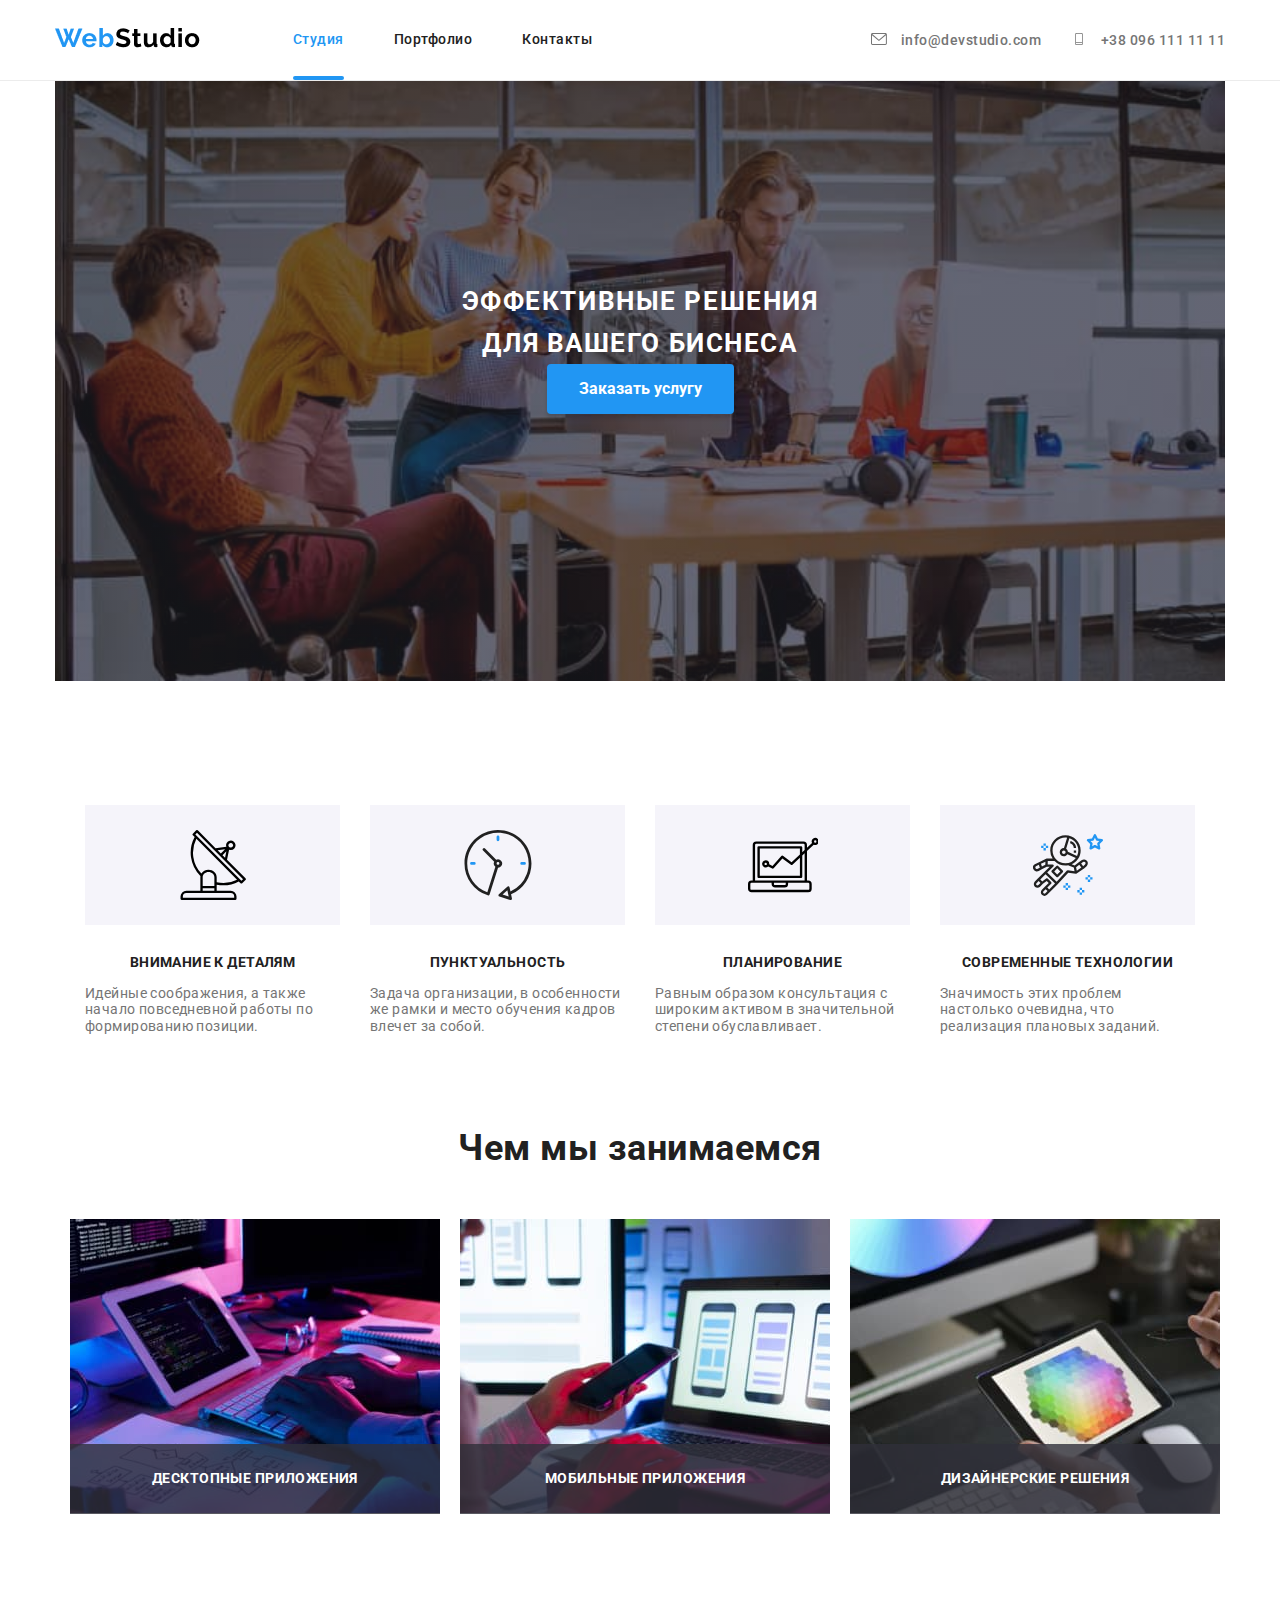
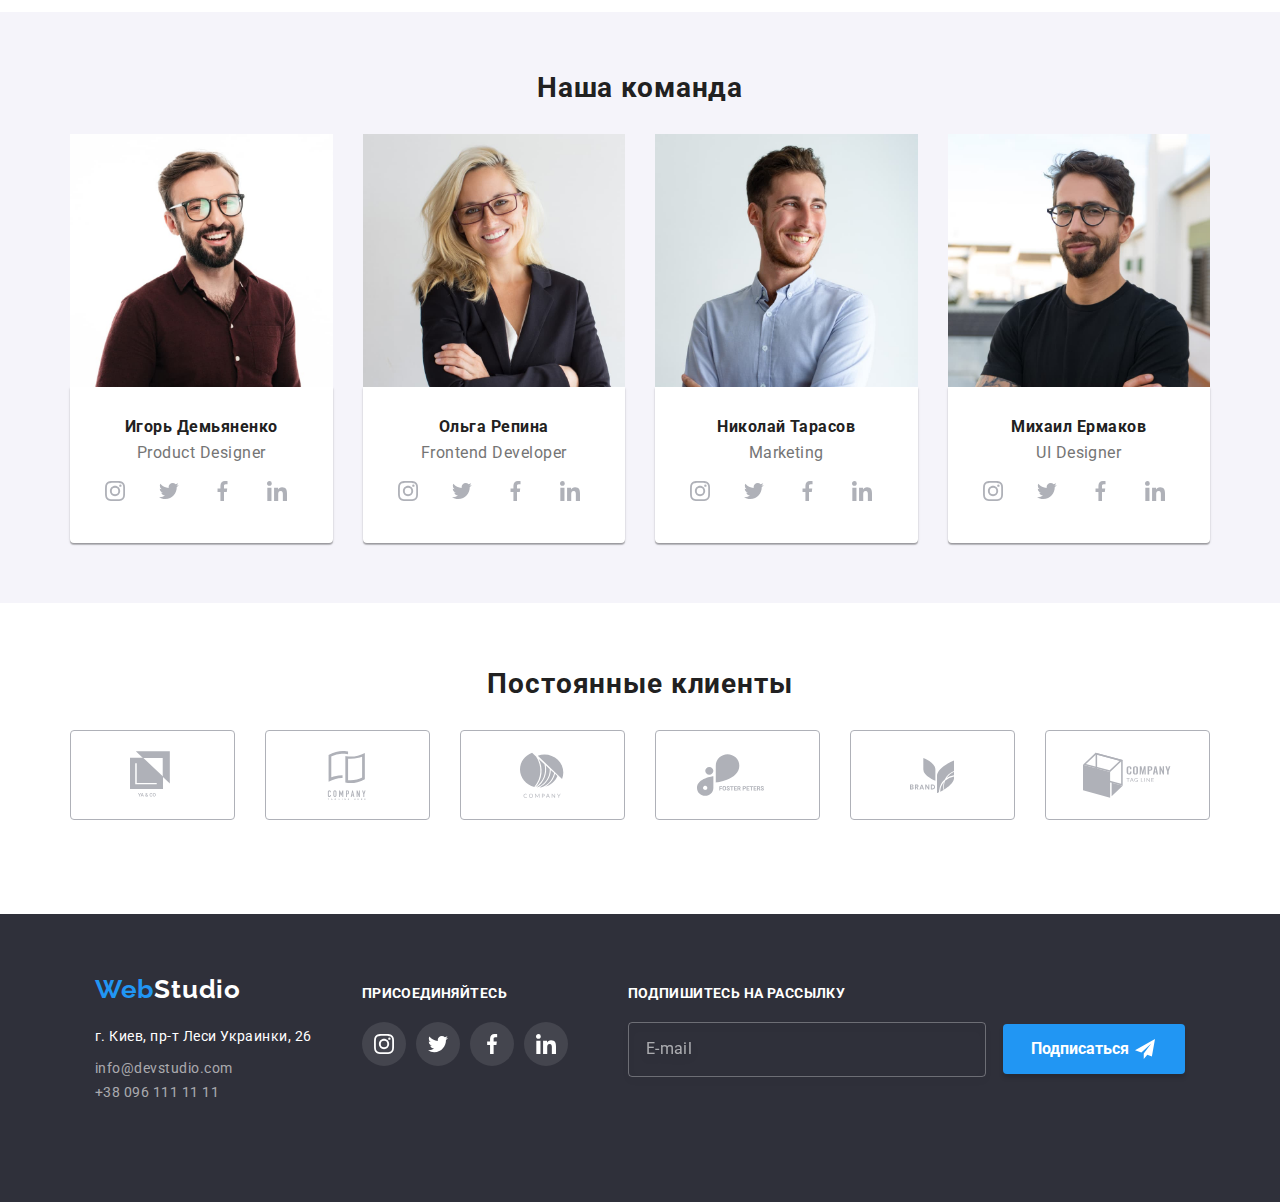
==== commit 5341b9f6: "burger" ====
--- a/index.html
+++ b/index.html
@@ -20,7 +20,7 @@
           <a href="./index.html">
             <img src="./images/WebStudio.png" alt="logo" />
           </a>
-        
+
           <ul class="container-header__list list">
             <li class="item">
               <a class="container-header__links current" href="./index.html"
@@ -60,11 +60,69 @@
             </li>
           </ul>
         </address>
-        <button type="button" class="menu-burger list">
-          <svg width="40" height="40"><use href="./images/symbol-defs.svg#icon-menu"></use></svg>
-        </button>
+
+       
       </div>
+      <button class="button-menu" type="button" data-menu-button>
+        <svg class="button-menu__icon" width="40" height="40">
+          <use
+            class="button-menu__burger"
+            href="./images/symbol-defs.svg#icon-menu"
+          ></use>
+          <use
+            class="button-menu__cross"
+            href="./images/symbol-defs.svg#icon-close"
+          ></use>
+        </svg>
+      </button>
     </header>
+
+<!--mobile menu-->  
+    <div class="mobile-menu" data-menu>
+      <nav class="navigation-menu">
+        <ul class="menu list">
+          <li class="menu__item">
+            <a class="menu__link" href="#">Студия</a>
+          </li>
+          <li class="menu__item">
+            <a class="menu__link" href="./portfolio.html">Портфолио</a>
+          </li>
+          <li class="menu__item">
+            <a class="menu__link" href="#">Контакты</a>
+          </li>
+        </ul>
+      </nav>
+
+      <div class="contacts-lists">
+        <ul class="contacts-menu list">
+          <li class="contacts-menu__item">
+            <a href="tel:+380961111111" class="contacts-menu__link">
+              +38 096 111 11 11</a
+            >
+          </li>
+          <li class="contacts-menu__item">
+            <a href="mailto:info@devstudio.com" class="mail__contacts">
+              info@devstudio.com</a
+            >
+          </li>
+        </ul>
+       
+        <ul class="social-menu list">
+          <li class="social-menu__item">
+            <a class="social-menu__link" href="#">Instagram</a>
+          </li>
+          <li class="social-menu__item">
+            <a class="social-menu__link" href="#">Twitter</a>
+          </li>
+          <li class="social-menu__item">
+            <a class="social-menu__link" href="#">Facebook</a>
+          </li>
+          <li class="social-menu__item">
+            <a class="social-menu__link" href="#">LinkedIn</a>
+          </li>
+        </ul>
+      </div>
+    </div>
     <main>
       <section class="hero container list">
         <h1 class="hero__title list">
@@ -599,7 +657,7 @@
         </div>
       </div>
     </div>
-    <script>
+    <script src="./js/menu.js">
       const refs = {
         openModalBtn: document.querySelector("[data-open-modal]"),
         closeModalBtn: document.querySelector("[data-close-modal]"),
--- a/css/main.min.css
+++ b/css/main.min.css
@@ -1,3 +1,3 @@
 /*! modern-normalize v1.0.0 | MIT License | https://github.com/sindresorhus/modern-normalize */*,*::before,*::after{-webkit-box-sizing:border-box;box-sizing:border-box}:root{-moz-tab-size:4;-o-tab-size:4;tab-size:4}html{line-height:1.15;-webkit-text-size-adjust:100%}body{margin:0}body{font-family:system-ui,-apple-system,"Segoe UI",Roboto,Helvetica,Arial,sans-serif,"Apple Color Emoji","Segoe UI Emoji"}hr{height:0;color:inherit}abbr[title]{-webkit-text-decoration:underline dotted;text-decoration:underline dotted}b,strong{font-weight:bolder}code,kbd,samp,pre{font-family:ui-monospace, SFMono-Regular, Consolas, "Liberation Mono", Menlo,- monospace;font-size:1em}small{font-size:80%}sub,sup{font-size:75%;line-height:0;position:relative;vertical-align:baseline}sub{bottom:-0.25em}sup{top:-0.5em}table{text-indent:0;border-color:inherit}button,input,optgroup,select,textarea{font-family:inherit;font-size:100%;line-height:1.15;margin:0}button,select{text-transform:none}button,[type="button"],[type="reset"],[type="submit"]{-webkit-appearance:button}::-moz-focus-inner{border-style:none;padding:0}:-moz-focusring{outline:1px dotted ButtonText}:-moz-ui-invalid{box-shadow:none}legend{padding:0}progress{vertical-align:baseline}::-webkit-inner-spin-button,::-webkit-outer-spin-button{height:auto}[type="search"]{-webkit-appearance:textfield;outline-offset:-2px}::-webkit-search-decoration{-webkit-appearance:none}::-webkit-file-upload-button{-webkit-appearance:button;font:inherit}summary{display:list-item}body{font-family:"Roboto";color:#212121;letter-spacing:0.03em;font-weight:400;margin:0}.list{padding:0;margin:0;list-style:none}.container{margin:0px auto;padding-left:15px;padding-right:15px}@media screen and (min-width: 480px){.container{width:480px}}@media screen and (min-width: 768px){.container{width:768px}}@media screen and (min-width: 1170px){.container{width:1170px}}a{text-decoration:none}ul{list-style-type:none}.visualy-hidden{position:absolute;clip:rect(0 0 0 0);width:1px;height:1px;margin:-1px}header{border-bottom:1px solid #ececec}.container-header{display:-webkit-box;display:-ms-flexbox;display:flex;-webkit-box-align:center;-ms-flex-align:center;align-items:center}@media screen and (min-width: 768px){.container-header{width:768px}}@media screen and (min-width: 1170px){.container-header{width:1170px}}.container-header__nav{display:-webkit-box;display:-ms-flexbox;display:flex;-webkit-box-align:center;-ms-flex-align:center;align-items:center}.container-header__list{display:none}@media screen and (min-width: 768px){.container-header__list{display:-webkit-box;display:-ms-flexbox;display:flex}}@media screen and (min-width: 1170px){.container-header__list{display:-webkit-box;display:-ms-flexbox;display:flex}}.container-header__list .item{margin-right:50px}.container-header__list .item:last-child{margin-right:0}.container-header__list .item:first-child{margin-left:93px}.container-header__list .container-header__links{display:block;position:relative;padding-top:32px;padding-bottom:32px;font-weight:500;font-size:14px;line-height:1.14;color:#212121;-webkit-transition:color 250ms cubic-bezier(0.4, 0, 0.2, 1);transition:color 250ms cubic-bezier(0.4, 0, 0.2, 1)}.container-header__list .container-header__links.current,.container-header__list .container-header__links:hover,.container-header__list .container-header__links:focus{color:#2196f3}.container-header__links::after{content:"";position:absolute;left:0;bottom:0;display:block;width:100%;height:4px;background:#2196f3;border-radius:2px;-webkit-transform:scaleX(0);transform:scaleX(0);opacity:0;-webkit-transition:opacity 250ms cubic-bezier(0.4, 0, 0.2, 1),-webkit-transform 250ms cubic-bezier(0.4, 0, 0.2, 1);transition:opacity 250ms cubic-bezier(0.4, 0, 0.2, 1),-webkit-transform 250ms cubic-bezier(0.4, 0, 0.2, 1);transition:transform 250ms cubic-bezier(0.4, 0, 0.2, 1),opacity 250ms cubic-bezier(0.4, 0, 0.2, 1);transition:transform 250ms cubic-bezier(0.4, 0, 0.2, 1),opacity 250ms cubic-bezier(0.4, 0, 0.2, 1),-webkit-transform 250ms cubic-bezier(0.4, 0, 0.2, 1)}.container-header__links.current::after,.container-header__links:hover::after,.container-header__links:focus::after{-webkit-transform:scaleX(1);transform:scaleX(1);background:#2196f3;opacity:1}.container-adress{display:none}@media screen and (min-width: 768px){.container-adress{display:inline-block;margin-left:auto}}@media screen and (min-width: 1170px){.container-adress{display:-webkit-box;display:-ms-flexbox;display:flex}}.auth-nav__contacts{font-weight:500;font-size:14px;line-height:16px;color:#757575;font-style:normal;-webkit-transition:color 250ms cubic-bezier(0.4, 0, 0.2, 1);transition:color 250ms cubic-bezier(0.4, 0, 0.2, 1)}.auth-nav__contacts:hover,.auth-nav__contacts:focus{color:#2196f3}.auth-nav__icons{width:16px;height:12px;margin-right:10px;fill:currentColor}.auth-nav{display:-webkit-box;display:-ms-flexbox;margin-left:auto}@media screen and (min-width: 768px){.auth-nav{display:block}}@media screen and (min-width: 1170px){.auth-nav{display:-webkit-box;display:-ms-flexbox;display:flex}}.auth-nav .item{margin-left:250px}@media screen and (min-width: 768px){.auth-nav .item{margin-left:0}}.auth-nav .item+.item{margin-left:50px}@media screen and (min-width: 768px){.auth-nav .item+.item{margin-left:0}}@media screen and (min-width: 1170px){.auth-nav .item+.item{margin-left:30px}}.menu-burger{margin-left:auto;background:transparent;border:none}@media screen and (min-width: 768px){.menu-burger{display:none}}@media screen and (min-width: 1170px){.menu-burger{display:none}}.hero{padding:118px 0;text-align:center;max-width:480px;max-height:400px;margin:0px auto;background-color:rgba(47,48,58,0.4);background-image:-webkit-gradient(linear, left top, left bottom, from(rgba(47,48,58,0.4)), to(rgba(47,48,58,0.4))),url(../images/mobile@1x.jpg);background-image:linear-gradient(rgba(47,48,58,0.4), rgba(47,48,58,0.4)),url(../images/mobile@1x.jpg);background-position:center;background-size:cover}@media screen and (min-device-pixel-ratio: 2), screen and (-webkit-min-device-pixel-ratio: 2), screen and (min-resolution: 192dpi), screen and (min-resolution: 2dppx){.hero{background-image:-webkit-gradient(linear, left top, left bottom, from(rgba(47,48,58,0.4)), to(rgba(47,48,58,0.4))),url(../images/mobile@2x.jpg);background-image:linear-gradient(rgba(47,48,58,0.4), rgba(47,48,58,0.4)),url(../images/mobile@2x.jpg);background-position:center;background-size:cover}}@media screen and (min-width: 768px){.hero{max-width:768px;max-height:400px;background-image:-webkit-gradient(linear, left top, left bottom, from(rgba(47,48,58,0.4)), to(rgba(47,48,58,0.4))),url(../images/tablet@1x.jpg);background-image:linear-gradient(rgba(47,48,58,0.4), rgba(47,48,58,0.4)),url(../images/tablet@1x.jpg);background-position:center;background-size:cover}}@media screen and (min-width: 768px) and (min-device-pixel-ratio: 2), screen and (min-width: 768px) and (-webkit-min-device-pixel-ratio: 2), screen and (min-width: 768px) and (min-resolution: 192dpi), screen and (min-width: 768px) and (min-resolution: 2dppx){.hero{background-image:-webkit-gradient(linear, left top, left bottom, from(rgba(47,48,58,0.4)), to(rgba(47,48,58,0.4))),url(../images/tablet@2x.jpg);background-image:linear-gradient(rgba(47,48,58,0.4), rgba(47,48,58,0.4)),url(../images/tablet@2x.jpg);background-position:center;background-size:cover}}@media screen and (min-width: 1170px){.hero{max-width:1600px;min-height:600px;padding:200px 0;background-image:-webkit-gradient(linear, left top, left bottom, from(rgba(47,48,58,0.4)), to(rgba(47,48,58,0.4))),url(../images/desktop@1x.jpg);background-image:linear-gradient(rgba(47,48,58,0.4), rgba(47,48,58,0.4)),url(../images/desktop@1x.jpg);background-position:center;background-size:cover}}@media screen and (min-width: 1170px) and (min-device-pixel-ratio: 2), screen and (min-width: 1170px) and (-webkit-min-device-pixel-ratio: 2), screen and (min-width: 1170px) and (min-resolution: 192dpi), screen and (min-width: 1170px) and (min-resolution: 2dppx){.hero{background-image:-webkit-gradient(linear, left top, left bottom, from(rgba(47,48,58,0.4)), to(rgba(47,48,58,0.4))),url(../images/desktop@2x.jpg);background-image:linear-gradient(rgba(47,48,58,0.4), rgba(47,48,58,0.4)),url(../images/desktop@2x.jpg);background-position:center;background-size:cover}}.hero__title{text-align:center;color:#fff;font-size:26px;line-height:1.6;letter-spacing:0.06em;text-transform:uppercase}.hero__button{display:-webkit-box;display:-ms-flexbox;display:flex;margin-right:auto;margin-left:auto;-webkit-box-shadow:0px 4px 4px rgba(0,0,0,0.15);box-shadow:0px 4px 4px rgba(0,0,0,0.15);border-radius:4px;padding-right:32px;padding-left:32px;padding-top:10px;padding-bottom:10px;color:#fff;background:#2196f3;font-weight:700;font-size:16px;line-height:1.87;border:#ffffff}.benefits{padding-bottom:60px}@media screen and (min-width: 1170px){.benefits{padding:94px 0 0}}.benefits__background{height:120px;margin-bottom:30px;display:-webkit-box;display:-ms-flexbox;display:flex;-webkit-box-align:center;-ms-flex-align:center;align-items:center;-webkit-box-pack:center;-ms-flex-pack:center;justify-content:center;background:#f5f4fa}.benefits__icons{width:70px;height:70px}.benefits__list{margin-top:15px;margin-bottom:-30px}@media screen and (min-width: 768px){.benefits__list{display:-webkit-box;display:-ms-flexbox;display:flex;-ms-flex-wrap:wrap;flex-wrap:wrap;-webkit-box-pack:justify;-ms-flex-pack:justify;justify-content:space-between}}.benefits__list .item{margin-bottom:30px}@media screen and (min-width: 768px){.benefits__list .item{width:calc((100% - 4 * 15px) / 2);margin:15px}}@media screen and (min-width: 1170px){.benefits__list .item{width:calc((100% - 8 * 15px) / 4);margin:15px}}.benefits__title{font-weight:bold;font-size:14px;line-height:1.14;text-align:center;letter-spacing:0.03em;text-transform:uppercase;color:#212121}.benefits__text{color:#757575;font-weight:normal;font-size:14px;line-height:1.17;letter-spacing:0.03em}.our-work{display:none}@media screen and (min-width: 1170px){.our-work{display:block;padding:94px 0 94px 0}}.our-work__container{margin-left:auto;margin-right:auto;width:1172px;padding-left:20px;padding-right:20px;outline:2px solid transparent}.our-work__list{display:-webkit-box;display:-ms-flexbox;display:flex;-ms-flex-wrap:wrap;flex-wrap:wrap;-webkit-box-pack:justify;-ms-flex-pack:justify;justify-content:space-between}.our-work__list .item{position:relative;width:calc((100% - 60px) / 3);margin-right:30px}.our-work__list .item:nth-child(3n){margin-right:0}.our-work__title{position:absolute;bottom:4px;left:0;padding-top:27px;padding-bottom:27px;width:370px;text-align:center;font-weight:700;font-size:14px;line-height:1.14;letter-spacing:0.03em;color:#ffffff;background:rgba(47,48,58,0.8)}.our-work__feature{font-weight:700;font-size:36px;line-height:1.17;text-align:center;margin-bottom:50px}.team{padding-bottom:60px;background:#f5f4fa;padding-top:60px;margin-bottom:-30px}.team__title{font-weight:700;font-size:28px;line-height:1.17;text-align:center;letter-spacing:0.03em;color:#212121;margin-bottom:30px}.team__work{display:-webkit-box;display:-ms-flexbox;display:flex;-ms-flex-wrap:wrap;flex-wrap:wrap;-webkit-box-pack:justify;-ms-flex-pack:justify;justify-content:space-between}@media screen and (min-width: 768px){.team__work{display:-webkit-box;display:-ms-flexbox;display:flex;-ms-flex-wrap:wrap;flex-wrap:wrap;-webkit-box-pack:justify;-ms-flex-pack:justify;justify-content:space-between;margin:-15px}}.team__work .item{margin-bottom:30px}@media screen and (min-width: 768px){.team__work .item{width:calc((100% - 4 * 15px) / 2);margin:15px}}@media screen and (min-width: 1170px){.team__work .item{width:calc((100% - 8 * 15px) / 4);margin:15px}}.team__work img{display:block;height:auto;width:100%}.team__staff{padding:30px;background-color:#fff;-webkit-box-shadow:0px 1px 3px rgba(0,0,0,0.12),0px 1px 1px rgba(0,0,0,0.14),0px 2px 1px rgba(0,0,0,0.2);box-shadow:0px 1px 3px rgba(0,0,0,0.12),0px 1px 1px rgba(0,0,0,0.14),0px 2px 1px rgba(0,0,0,0.2);border-radius:0px 0px 4px 4px}.team__name{font-size:16px;line-height:1.19;text-align:center;margin-bottom:10px}.team__positions{font-size:16px;line-height:1.19px;color:#757575;text-align:center}.team__networks{display:-webkit-box;display:-ms-flexbox;display:flex;-webkit-box-align:center;-ms-flex-align:center;align-items:center;-webkit-box-pack:center;-ms-flex-pack:center;justify-content:center}.team__social-link{display:-webkit-box;display:-ms-flexbox;display:flex;color:#afb1b8;padding:0;border:none;width:44px;height:44px;border-radius:50%;background-color:#fff;-webkit-box-pack:center;-ms-flex-pack:center;justify-content:center;-webkit-box-align:center;-ms-flex-align:center;align-items:center;margin-right:10px;-webkit-transition:color 250ms cubic-bezier(0.4, 0, 0.2, 1),background-color 250ms cubic-bezier(0.4, 0, 0.2, 1),-webkit-box-shadow 250ms cubic-bezier(0.4, 0, 0.2, 1);transition:color 250ms cubic-bezier(0.4, 0, 0.2, 1),background-color 250ms cubic-bezier(0.4, 0, 0.2, 1),-webkit-box-shadow 250ms cubic-bezier(0.4, 0, 0.2, 1);transition:color 250ms cubic-bezier(0.4, 0, 0.2, 1),background-color 250ms cubic-bezier(0.4, 0, 0.2, 1),box-shadow 250ms cubic-bezier(0.4, 0, 0.2, 1);transition:color 250ms cubic-bezier(0.4, 0, 0.2, 1),background-color 250ms cubic-bezier(0.4, 0, 0.2, 1),box-shadow 250ms cubic-bezier(0.4, 0, 0.2, 1),-webkit-box-shadow 250ms cubic-bezier(0.4, 0, 0.2, 1)}.team__social-link:hover,.team__social-link:focus{color:#fff;background-color:#2196f3}.team__icons{width:20px;height:20px;fill:currentColor}.clients{padding-top:94px;padding-bottom:94px}.clients__title{font-weight:bold;font-size:28px;line-height:1.18;text-align:center;letter-spacing:0.03em;color:#212121;margin-bottom:30px}.clients__icons{display:-webkit-box;display:-ms-flexbox;display:flex;-ms-flex-wrap:wrap;flex-wrap:wrap;-webkit-box-pack:justify;-ms-flex-pack:justify;justify-content:space-between;margin-bottom:-30px;margin:-15px}@media screen and (min-width: 768px){.clients__icons{margin:-15px}}.clients__icons .item{height:90px;width:calc((100% - 4 * 15px) / 2);margin:15px}@media screen and (min-width: 768px){.clients__icons .item{width:calc((100% - 6 * 15px) / 3)}}@media screen and (min-width: 1170px){.clients__icons .item{width:calc((100% - 12 * 15px) / 6)}}.clients__link{display:-webkit-box;display:-ms-flexbox;display:flex;-webkit-box-align:center;-ms-flex-align:center;align-items:center;-webkit-box-pack:center;-ms-flex-pack:center;justify-content:center;width:100%;height:100%;border-radius:4px;border:1px solid #afb1b8;fill:#afb1b8;background-color:#fff;-webkit-transition:fill 250ms cubic-bezier(0.4, 0, 0.2, 1),border-color 250ms cubic-bezier(0.4, 0, 0.2, 1);transition:fill 250ms cubic-bezier(0.4, 0, 0.2, 1),border-color 250ms cubic-bezier(0.4, 0, 0.2, 1)}.clients__link:hover,.clients__link:focus{border:1px solid #2196f3;fill:#2196f3}footer{background:#2f303a;text-align:center;display:-webkit-box;display:-ms-flexbox;display:flex;-ms-flex-wrap:wrap;flex-wrap:wrap;padding:60px 0 60px 0}@media screen and (min-width: 1170px){footer{padding:60px 0px}}.footer__container{max-width:1600px;text-align:center}@media screen and (min-width: 768px){.footer__container{display:-webkit-box;display:-ms-flexbox;display:flex;-ms-flex-wrap:wrap;flex-wrap:wrap;-webkit-box-align:baseline;-ms-flex-align:baseline;align-items:baseline}}@media screen and (min-width: 1170px){.footer__container{text-align:start;-ms-flex-pack:distribute;justify-content:space-around}}.web{font-family:"Raleway";font-style:normal;font-weight:700;font-size:26px;line-height:1.19;letter-spacing:0.03em;color:#2196f3}.studio{font-family:"Raleway";font-style:normal;font-weight:700;font-size:26px;line-height:1.19;letter-spacing:0.03em;color:#fff}.footer__info{margin-bottom:60px}@media screen and (min-width: 768px){.footer__info{margin-left:61px;margin-right:165px}}@media screen and (min-width: 1170px){.footer__info{margin:0}}.footer__adress{margin-top:20px;margin-bottom:60px;font-style:normal;font-weight:400;font-size:14px;line-height:1.71}@media screen and (min-width: 1170px){.footer__adress{margin-bottom:9px}}.footer__location{margin-bottom:8px;font-style:normal;font-size:14px;line-height:1.7;color:#fff}.footer__tel{font-style:normal;font-size:14px;line-height:1.7;color:rgba(255,255,255,0.6);margin-bottom:60px}.footer__email{font-style:normal;font-size:14px;line-height:1.7;color:rgba(255,255,255,0.6)}.footer__end{margin-bottom:60px}.footer__join{font-weight:bold;font-size:14px;line-height:1.14;letter-spacing:0.03em;text-transform:uppercase;-webkit-box-align:center;-ms-flex-align:center;align-items:center;-webkit-box-pack:center;-ms-flex-pack:center;justify-content:center;margin-bottom:20px;color:#fff}.footer-networks{display:-webkit-box;display:-ms-flexbox;display:flex;-webkit-box-pack:center;-ms-flex-pack:center;justify-content:center;-webkit-box-align:center;-ms-flex-align:center;align-items:center;padding:0}.footer__social-links{display:-webkit-box;display:-ms-flexbox;display:flex;color:#fff;-webkit-box-align:center;-ms-flex-align:center;align-items:center;-webkit-box-pack:center;-ms-flex-pack:center;justify-content:center;padding:0;border:none;width:44px;height:44px;border-radius:50%;background-color:rgba(255,255,255,0.1);margin-right:10px;-webkit-transition:background-color 250ms cubic-bezier(0.4, 0, 0.2, 1),-webkit-box-shadow 250ms cubic-bezier(0.4, 0, 0.2, 1);transition:background-color 250ms cubic-bezier(0.4, 0, 0.2, 1),-webkit-box-shadow 250ms cubic-bezier(0.4, 0, 0.2, 1);transition:background-color 250ms cubic-bezier(0.4, 0, 0.2, 1),box-shadow 250ms cubic-bezier(0.4, 0, 0.2, 1);transition:background-color 250ms cubic-bezier(0.4, 0, 0.2, 1),box-shadow 250ms cubic-bezier(0.4, 0, 0.2, 1),-webkit-box-shadow 250ms cubic-bezier(0.4, 0, 0.2, 1)}.footer__social-links:hover,.footer__social-links:focus{color:#fff;background-color:#2196f3}.footer__icons{width:20px;height:20px;fill:currentColor;-webkit-box-align:center;-ms-flex-align:center;align-items:center;-webkit-box-pack:center;-ms-flex-pack:center;justify-content:center}.footer__area{display:block}@media screen and (min-width: 768px) and (max-width: 1160px){.footer__form{margin-right:auto;margin-left:auto}}.footer__form-input{padding:17px;width:100%;background-color:transparent;border:1px solid rgba(255,255,255,0.3);-webkit-box-sizing:border-box;box-sizing:border-box;color:#fff;-webkit-filter:drop-shadow(0px 4px 4px rgba(0,0,0,0.15));filter:drop-shadow(0px 4px 4px rgba(0,0,0,0.15));border-radius:4px;margin-bottom:20px}@media screen and (min-width: 768px) and (max-width: 1160px){.footer__form-input{min-width:450px}}@media screen and (min-width: 1170px){.footer__form-input{width:358px;margin-bottom:0}}.footer__form-input::-webkit-input-placeholder{display:-webkit-box;display:flex;-webkit-box-align:center;align-items:center;font-weight:400;font-size:16px;line-height:1.25;letter-spacing:0.03em;color:rgba(255,255,255,0.6)}.footer__form-input:-ms-input-placeholder{display:-ms-flexbox;display:flex;-ms-flex-align:center;align-items:center;font-weight:400;font-size:16px;line-height:1.25;letter-spacing:0.03em;color:rgba(255,255,255,0.6)}.footer__form-input::-ms-input-placeholder{display:-ms-flexbox;display:flex;-ms-flex-align:center;align-items:center;font-weight:400;font-size:16px;line-height:1.25;letter-spacing:0.03em;color:rgba(255,255,255,0.6)}.footer__form-input::placeholder{display:-webkit-box;display:-ms-flexbox;display:flex;-webkit-box-align:center;-ms-flex-align:center;align-items:center;font-weight:400;font-size:16px;line-height:1.25;letter-spacing:0.03em;color:rgba(255,255,255,0.6)}.footer__form-button{margin-left:13px;padding:10px 28px;-webkit-box-shadow:0px 4px 4px rgba(0,0,0,0.15);box-shadow:0px 4px 4px rgba(0,0,0,0.15);border-radius:4px;color:#fff;background:#2196f3;font-weight:700;font-size:16px;line-height:1.87;border:transparent}.footer__form-icon{fill:#fff;-webkit-box-align:center;-ms-flex-align:center;align-items:center;-webkit-box-pack:center;-ms-flex-pack:center;justify-content:center;-webkit-transform:translateY(5px);transform:translateY(5px)}.backdrop{position:fixed;top:0;left:0;width:100%;height:100%;background-color:rgba(0,0,0,0.2);-webkit-transition:opacity 250ms cubic-bezier(0.4, 0, 0.2, 1);transition:opacity 250ms cubic-bezier(0.4, 0, 0.2, 1)}.backdrop.is-hidden{opacity:0;pointer-events:none}.modal{overflow-y:scroll;padding:40px;position:absolute;left:50%;top:50%;-webkit-transform:translate(-50%, -50%);transform:translate(-50%, -50%);width:calc(100% - 30px);height:calc(100vh - 12vh - 12vh);min-height:590px;background:#ffffff;-webkit-box-shadow:0px 1px 3px rgba(0,0,0,0.12),0px 1px 1px rgba(0,0,0,0.14),0px 2px 1px rgba(0,0,0,0.2);box-shadow:0px 1px 3px rgba(0,0,0,0.12),0px 1px 1px rgba(0,0,0,0.14),0px 2px 1px rgba(0,0,0,0.2);border-radius:4px;-webkit-transform:translate(-50%, -50%) scale(1);transform:translate(-50%, -50%) scale(1);-webkit-transition:-webkit-transform 250ms cubic-bezier(0.4, 0, 0.2, 1);transition:-webkit-transform 250ms cubic-bezier(0.4, 0, 0.2, 1);transition:transform 250ms cubic-bezier(0.4, 0, 0.2, 1);transition:transform 250ms cubic-bezier(0.4, 0, 0.2, 1), -webkit-transform 250ms cubic-bezier(0.4, 0, 0.2, 1)}@media screen and (min-width: 768px){.modal{width:450px;height:auto;min-height:609px;top:50%;left:50%;-webkit-transform:translate(-50%, -50%) scale(1);transform:translate(-50%, -50%) scale(1)}}@media screen and (min-width: 1170px){.modal{width:528px;min-height:581px}}.backdrop.is-hidden .modal{-webkit-transform:translate(-50%, -50%) scale(0.9);transform:translate(-50%, -50%) scale(0.9)}.modal-btn{position:absolute;top:8px;right:8px;width:30px;height:30px;display:-webkit-box;display:-ms-flexbox;display:flex;-webkit-box-align:center;-ms-flex-align:center;align-items:center;-webkit-box-pack:center;-ms-flex-pack:center;justify-content:center;border:1px solid rgba(0,0,0,0.1);border-radius:50%;cursor:pointer;background:#fff;-webkit-transition:fill 250ms cubic-bezier(0.4, 0, 0.2, 1);transition:fill 250ms cubic-bezier(0.4, 0, 0.2, 1)}.modal-btn:hover,.modal-btn:focus{fill:#2196f3}.modal-form-title{margin-bottom:12px;font-weight:700;font-size:20px;line-height:1.15;text-align:center;letter-spacing:0.03em;color:#212121}.form-list{display:-webkit-box;display:-ms-flexbox;display:flex;-webkit-box-orient:vertical;-webkit-box-direction:normal;-ms-flex-direction:column;flex-direction:column}.form-fild{position:relative;display:-webkit-box;display:-ms-flexbox;display:flex;-webkit-box-orient:vertical;-webkit-box-direction:normal;-ms-flex-direction:column;flex-direction:column;margin-bottom:10px;margin-left:0}.form-fild:nth-child(4){margin-bottom:0}.input{padding-top:11px;padding-bottom:11px;padding-left:35px;border-color:rgba(33,33,33,0.2);-webkit-box-sizing:border-box;box-sizing:border-box;border-radius:4px;margin-top:4px;-webkit-transition:border-color 250ms cubic-bezier(0.4, 0, 0.2, 1);transition:border-color 250ms cubic-bezier(0.4, 0, 0.2, 1)}.input:focus,.input:hover{border-color:#2196f3;outline:none}.input:focus ~ svg,.input:hover ~ svg{fill:#2196f3}.form-fild svg{-webkit-transition:fill 250ms cubic-bezier(0.4, 0, 0.2, 1);transition:fill 250ms cubic-bezier(0.4, 0, 0.2, 1)}.form-fild label{font-size:12px;line-height:1.16;letter-spacing:0.01em;color:#757575}.textarea{margin-top:4px;border:1px solid rgba(33,33,33,0.2);-webkit-box-sizing:border-box;box-sizing:border-box;border-radius:4px;resize:none;-webkit-transition:border-color 250ms cubic-bezier(0.4, 0, 0.2, 1);transition:border-color 250ms cubic-bezier(0.4, 0, 0.2, 1)}.textarea:focus,.textarea:hover{border-color:#2196f3}.form-fild ::-webkit-input-placeholder{padding:16px 12px;font-family:Roboto;font-size:12px;line-height:1.16px;letter-spacing:0.01em;color:rgba(117,117,117,0.5)}.form-fild :-ms-input-placeholder{padding:16px 12px;font-family:Roboto;font-size:12px;line-height:1.16px;letter-spacing:0.01em;color:rgba(117,117,117,0.5)}.form-fild ::-ms-input-placeholder{padding:16px 12px;font-family:Roboto;font-size:12px;line-height:1.16px;letter-spacing:0.01em;color:rgba(117,117,117,0.5)}.form-fild ::placeholder{padding:16px 12px;font-family:Roboto;font-size:12px;line-height:1.16px;letter-spacing:0.01em;color:rgba(117,117,117,0.5)}.form-fild svg{position:absolute;top:50%;left:5px;-webkit-transform:translateX(50%);transform:translateX(50%)}.form-checkbox{display:-webkit-box;display:-ms-flexbox;display:flex;-webkit-box-orient:horizontal;-webkit-box-direction:normal;-ms-flex-direction:row;flex-direction:row;margin-top:20px;font-size:14px;line-height:1.71;-webkit-box-align:center;-ms-flex-align:center;align-items:center;-webkit-box-pack:center;-ms-flex-pack:center;justify-content:center;letter-spacing:0.03em;color:#757575}.conditions{color:#2196f3;text-decoration:underline}.button-modal{margin-right:auto;margin-left:auto;margin-top:30px;width:200px;-webkit-box-shadow:0px 4px 4px rgba(0,0,0,0.15);box-shadow:0px 4px 4px rgba(0,0,0,0.15);border-radius:4px;padding-right:50px;padding-left:50px;padding-top:10px;padding-bottom:10px;color:#fff;background:#2196f3;font-weight:700;font-size:16px;line-height:1.87;border:#ffffff}.checkbox-label{display:-webkit-box;display:-ms-flexbox;display:flex;-webkit-box-align:center;-ms-flex-align:center;align-items:center}.checkbox{position:absolute;clip:rect(0 0 0 0);width:1px;height:1px;margin:-1px}.checkbox-icon{margin-right:7px;display:inline-block;width:16px;height:15px;border:2px solid black;border-radius:2px;-webkit-transition:all 250ms cubic-bezier(0.4, 0, 0.2, 1);transition:all 250ms cubic-bezier(0.4, 0, 0.2, 1)}.checkbox:checked+.checkbox-icon{background-origin:border-box;background-size:contain;background-color:#2196f3;border:2px solid #2196f3;background-image:url(../images/iconCheck.svg)}.galery{margin-bottom:94px;margin-top:100px}.galery__container{margin-bottom:40px}.galery__filters{display:-webkit-box;display:-ms-flexbox;display:flex;-ms-flex-wrap:wrap;flex-wrap:wrap}@media screen and (min-width: 768px){.galery__filters{-webkit-box-pack:center;-ms-flex-pack:center;justify-content:center;margin-bottom:30px}}@media screen and (min-width: 1170px){.galery__filters{margin-bottom:50px}}.galery__filters .item{margin-bottom:15px;margin-right:8px}.galery__portfolio-buttons{font-family:Roboto;font-weight:500;font-size:16px;line-height:1.6;color:#212121;background:#f5f4fa;text-align:center;border:#2196f3;border-radius:4px;padding:6px 22px;-webkit-transition:color 250ms cubic-bezier(0.4, 0, 0.2, 1),background-color 250ms cubic-bezier(0.4, 0, 0.2, 1),-webkit-box-shadow 250ms cubic-bezier(0.4, 0, 0.2, 1);transition:color 250ms cubic-bezier(0.4, 0, 0.2, 1),background-color 250ms cubic-bezier(0.4, 0, 0.2, 1),-webkit-box-shadow 250ms cubic-bezier(0.4, 0, 0.2, 1);transition:color 250ms cubic-bezier(0.4, 0, 0.2, 1),background-color 250ms cubic-bezier(0.4, 0, 0.2, 1),box-shadow 250ms cubic-bezier(0.4, 0, 0.2, 1);transition:color 250ms cubic-bezier(0.4, 0, 0.2, 1),background-color 250ms cubic-bezier(0.4, 0, 0.2, 1),box-shadow 250ms cubic-bezier(0.4, 0, 0.2, 1),-webkit-box-shadow 250ms cubic-bezier(0.4, 0, 0.2, 1)}.galery__portfolio-buttons:hover,.galery__portfolio-buttons:focus,.galery__portfolio-buttons:active{background-color:#2196f3;color:#fff;-webkit-box-shadow:0px 3px 1px rgba(0,0,0,0.1),0px 1px 2px rgba(0,0,0,0.08),0px 2px 2px rgba(0,0,0,0.12);box-shadow:0px 3px 1px rgba(0,0,0,0.1),0px 1px 2px rgba(0,0,0,0.08),0px 2px 2px rgba(0,0,0,0.12);border:transparent}.examples__container{margin-left:auto;margin-right:auto;outline:2px solid transparent}.examples__list{-ms-flex-wrap:wrap;flex-wrap:wrap}@media screen and (min-width: 768px){.examples__list{display:-webkit-box;display:-ms-flexbox;display:flex}}.examples__list .item{position:relative;margin-right:30px;margin-bottom:30px;background:#ffffff}@media screen and (min-width: 768px){.examples__list .item{width:calc((100% - 4 * 15px) / 2);margin:15px}}@media screen and (min-width: 1170px){.examples__list .item{width:calc((100% - 6 * 15px) / 3)}}.examples__card-portfolio{display:block;-webkit-box-shadow:none;box-shadow:none;-webkit-transition:-webkit-box-shadow 250ms cubic-bezier(0.4, 0, 0.2, 1);transition:-webkit-box-shadow 250ms cubic-bezier(0.4, 0, 0.2, 1);transition:box-shadow 250ms cubic-bezier(0.4, 0, 0.2, 1);transition:box-shadow 250ms cubic-bezier(0.4, 0, 0.2, 1), -webkit-box-shadow 250ms cubic-bezier(0.4, 0, 0.2, 1)}.examples__card-portfolio:hover .examples__overlay-portfolio,.examples__card-portfolio:focus .examples__overlay-portfolio{-webkit-transform:translateY(0);transform:translateY(0);opacity:0.9}.examples__card-portfolio:hover,.examples__card-portfolio:focus{-webkit-box-shadow:0px 1px 1px rgba(0,0,0,0.12),0px 4px 4px rgba(0,0,0,0.06),1px 4px 6px rgba(0,0,0,0.16);box-shadow:0px 1px 1px rgba(0,0,0,0.12),0px 4px 4px rgba(0,0,0,0.06),1px 4px 6px rgba(0,0,0,0.16);outline:transparent}.examples__thumb{position:relative;overflow:hidden}.examples__image{width:100%;border:0;display:block}.examples__overlay-portfolio{position:absolute;bottom:0;width:100%;height:100%;background-color:#2196f3;-webkit-box-shadow:none;box-shadow:none;-webkit-transform:translateY(100%);transform:translateY(100%);-webkit-transition:-webkit-transform 250ms cubic-bezier(0.4, 0, 0.2, 1);transition:-webkit-transform 250ms cubic-bezier(0.4, 0, 0.2, 1);transition:transform 250ms cubic-bezier(0.4, 0, 0.2, 1);transition:transform 250ms cubic-bezier(0.4, 0, 0.2, 1), -webkit-transform 250ms cubic-bezier(0.4, 0, 0.2, 1)}.examples__exposition{padding:63px 24px;margin:0;font-size:18px;line-height:1.56;color:#fff}.examples__card{padding-bottom:20px;border:1px solid #eeeeee;padding-top:20px;padding-left:24px}.examples__projects-names{font-size:18px;line-height:1.88;letter-spacing:0.06em;color:#212121;margin-bottom:4px}.examples__types-work{font-size:16px;line-height:1.88;letter-spacing:0.03em;color:#757575}
+ monospace;font-size:1em}small{font-size:80%}sub,sup{font-size:75%;line-height:0;position:relative;vertical-align:baseline}sub{bottom:-0.25em}sup{top:-0.5em}table{text-indent:0;border-color:inherit}button,input,optgroup,select,textarea{font-family:inherit;font-size:100%;line-height:1.15;margin:0}button,select{text-transform:none}button,[type="button"],[type="reset"],[type="submit"]{-webkit-appearance:button}::-moz-focus-inner{border-style:none;padding:0}:-moz-focusring{outline:1px dotted ButtonText}:-moz-ui-invalid{box-shadow:none}legend{padding:0}progress{vertical-align:baseline}::-webkit-inner-spin-button,::-webkit-outer-spin-button{height:auto}[type="search"]{-webkit-appearance:textfield;outline-offset:-2px}::-webkit-search-decoration{-webkit-appearance:none}::-webkit-file-upload-button{-webkit-appearance:button;font:inherit}summary{display:list-item}body{font-family:"Roboto";color:#212121;letter-spacing:0.03em;font-weight:400;margin:0}.list{padding:0;margin:0;list-style:none}.container{margin:0px auto;padding-left:15px;padding-right:15px}@media screen and (min-width: 480px){.container{width:480px}}@media screen and (min-width: 768px){.container{width:768px}}@media screen and (min-width: 1170px){.container{width:1170px}}a{text-decoration:none}ul{list-style-type:none}.visualy-hidden{position:absolute;clip:rect(0 0 0 0);width:1px;height:1px;margin:-1px}header{border-bottom:1px solid #ececec}.container-header{position:relative;padding-top:16px;padding-bottom:16px;display:-webkit-box;display:-ms-flexbox;display:flex;-webkit-box-align:center;-ms-flex-align:center;align-items:center}@media screen and (min-width: 768px){.container-header{padding:0;width:768px}}@media screen and (min-width: 1170px){.container-header{padding:0;width:1170px}}.container-header__nav{display:-webkit-box;display:-ms-flexbox;display:flex;-webkit-box-align:center;-ms-flex-align:center;align-items:center}.container-header__list{display:none}@media screen and (min-width: 768px){.container-header__list{display:-webkit-box;display:-ms-flexbox;display:flex}}@media screen and (min-width: 1170px){.container-header__list{display:-webkit-box;display:-ms-flexbox;display:flex}}.container-header__list .item{margin-right:50px}.container-header__list .item:last-child{margin-right:0}.container-header__list .item:first-child{margin-left:93px}.container-header__list .container-header__links{display:block;position:relative;padding-top:32px;padding-bottom:32px;font-weight:500;font-size:14px;line-height:1.14;color:#212121;-webkit-transition:color 250ms cubic-bezier(0.4, 0, 0.2, 1);transition:color 250ms cubic-bezier(0.4, 0, 0.2, 1)}.container-header__list .container-header__links.current,.container-header__list .container-header__links:hover,.container-header__list .container-header__links:focus{color:#2196f3}.container-header__links::after{content:"";position:absolute;left:0;bottom:0;display:block;width:100%;height:4px;background:#2196f3;border-radius:2px;-webkit-transform:scaleX(0);transform:scaleX(0);opacity:0;-webkit-transition:opacity 250ms cubic-bezier(0.4, 0, 0.2, 1),-webkit-transform 250ms cubic-bezier(0.4, 0, 0.2, 1);transition:opacity 250ms cubic-bezier(0.4, 0, 0.2, 1),-webkit-transform 250ms cubic-bezier(0.4, 0, 0.2, 1);transition:transform 250ms cubic-bezier(0.4, 0, 0.2, 1),opacity 250ms cubic-bezier(0.4, 0, 0.2, 1);transition:transform 250ms cubic-bezier(0.4, 0, 0.2, 1),opacity 250ms cubic-bezier(0.4, 0, 0.2, 1),-webkit-transform 250ms cubic-bezier(0.4, 0, 0.2, 1)}.container-header__links.current::after,.container-header__links:hover::after,.container-header__links:focus::after{-webkit-transform:scaleX(1);transform:scaleX(1);background:#2196f3;opacity:1}.container-adress{display:none}@media screen and (min-width: 768px){.container-adress{display:inline-block;margin-left:auto}}@media screen and (min-width: 1170px){.container-adress{display:-webkit-box;display:-ms-flexbox;display:flex}}.auth-nav__contacts{font-weight:500;font-size:14px;line-height:16px;color:#757575;font-style:normal;-webkit-transition:color 250ms cubic-bezier(0.4, 0, 0.2, 1);transition:color 250ms cubic-bezier(0.4, 0, 0.2, 1)}.auth-nav__contacts:hover,.auth-nav__contacts:focus{color:#2196f3}.auth-nav__icons{width:16px;height:12px;margin-right:10px;fill:currentColor}.auth-nav{display:-webkit-box;display:-ms-flexbox;margin-left:auto}@media screen and (min-width: 768px){.auth-nav{display:block}}@media screen and (min-width: 1170px){.auth-nav{display:-webkit-box;display:-ms-flexbox;display:flex}}.auth-nav .item{margin-left:250px}@media screen and (min-width: 768px){.auth-nav .item{margin-left:0}}.auth-nav .item+.item{margin-left:50px}@media screen and (min-width: 768px){.auth-nav .item+.item{margin-left:0}}@media screen and (min-width: 1170px){.auth-nav .item+.item{margin-left:30px}}.button-menu{z-index:50;position:absolute;top:10px;right:10px;display:-webkit-box;display:-ms-flexbox;display:flex;-webkit-box-align:center;-ms-flex-align:center;align-items:center;-webkit-box-pack:center;-ms-flex-pack:center;justify-content:center;padding:0;width:40px;height:40px;background-color:#fff;color:#212121;border:0;outline-color:transparent}.button-menu:hover,.button-menu:focus{color:#2196f3}.button-menu__icon{fill:currentColor}@media screen and (min-width: 768px){.button-menu{display:none}}.button-menu.is-open .button-menu__burger{display:none}.button-menu__cross{display:none}.button-menu.is-open .button-menu__cross{display:block}.mobile-menu{display:none}.mobile-menu.is-open{height:796px;display:-webkit-box;display:-ms-flexbox;display:flex}@media screen and (max-width: 768px){.mobile-menu{position:absolute;display:none;-webkit-box-orient:vertical;-webkit-box-direction:normal;-ms-flex-direction:column;flex-direction:column;-webkit-box-pack:justify;-ms-flex-pack:justify;justify-content:space-between;top:0;left:0;z-index:10;opacity:1;pointer-events:auto;width:100vw;height:100vh;background-color:#fff;padding:48px 40px;font-weight:500;line-height:1.7;letter-spacing:0.02em}}.menu{font-size:40px;color:#212121}.menu__item{margin-bottom:32px}.menu__link{text-decoration:none;color:black}.menu__link:focus,.menu__link:hover{color:#2196f3}.contacts-menu{font-size:34px;text-decoration:none}.contacts-menu__item{text-decoration:none}.contacts-menu__link{display:block;margin-bottom:32px;font-size:34px;color:#212121}.contacts-menu .mail__contacts{display:block;text-decoration:none;margin-bottom:64px;font-size:24px;color:#212121}.social-menu{display:-webkit-box;display:-ms-flexbox;display:flex;font-size:18px;line-height:1.22}.social-menu__item:not(:last-child){position:relative;margin-right:20px}.social-menu__link{text-decoration:none;color:#2196f3}.social-menu__link::after{content:"";display:block;position:absolute;top:0;left:calc(100% + 10px);width:1px;height:22px;background-color:rgba(33,33,33,0.2)}.menu--hidden{opacity:0;pointer-events:none}.hero{padding:118px 0;text-align:center;max-width:480px;max-height:400px;margin:0px auto;background-color:rgba(47,48,58,0.4);background-image:-webkit-gradient(linear, left top, left bottom, from(rgba(47,48,58,0.4)), to(rgba(47,48,58,0.4))),url(../images/mobile@1x.jpg);background-image:linear-gradient(rgba(47,48,58,0.4), rgba(47,48,58,0.4)),url(../images/mobile@1x.jpg);background-position:center;background-size:cover}@media screen and (min-device-pixel-ratio: 2), screen and (-webkit-min-device-pixel-ratio: 2), screen and (min-resolution: 192dpi), screen and (min-resolution: 2dppx){.hero{background-image:-webkit-gradient(linear, left top, left bottom, from(rgba(47,48,58,0.4)), to(rgba(47,48,58,0.4))),url(../images/mobile@2x.jpg);background-image:linear-gradient(rgba(47,48,58,0.4), rgba(47,48,58,0.4)),url(../images/mobile@2x.jpg);background-position:center;background-size:cover}}@media screen and (min-width: 768px){.hero{max-width:768px;max-height:400px;background-image:-webkit-gradient(linear, left top, left bottom, from(rgba(47,48,58,0.4)), to(rgba(47,48,58,0.4))),url(../images/tablet@1x.jpg);background-image:linear-gradient(rgba(47,48,58,0.4), rgba(47,48,58,0.4)),url(../images/tablet@1x.jpg);background-position:center;background-size:cover}}@media screen and (min-width: 768px) and (min-device-pixel-ratio: 2), screen and (min-width: 768px) and (-webkit-min-device-pixel-ratio: 2), screen and (min-width: 768px) and (min-resolution: 192dpi), screen and (min-width: 768px) and (min-resolution: 2dppx){.hero{background-image:-webkit-gradient(linear, left top, left bottom, from(rgba(47,48,58,0.4)), to(rgba(47,48,58,0.4))),url(../images/tablet@2x.jpg);background-image:linear-gradient(rgba(47,48,58,0.4), rgba(47,48,58,0.4)),url(../images/tablet@2x.jpg);background-position:center;background-size:cover}}@media screen and (min-width: 1170px){.hero{max-width:1600px;min-height:600px;padding:200px 0;background-image:-webkit-gradient(linear, left top, left bottom, from(rgba(47,48,58,0.4)), to(rgba(47,48,58,0.4))),url(../images/desktop@1x.jpg);background-image:linear-gradient(rgba(47,48,58,0.4), rgba(47,48,58,0.4)),url(../images/desktop@1x.jpg);background-position:center;background-size:cover}}@media screen and (min-width: 1170px) and (min-device-pixel-ratio: 2), screen and (min-width: 1170px) and (-webkit-min-device-pixel-ratio: 2), screen and (min-width: 1170px) and (min-resolution: 192dpi), screen and (min-width: 1170px) and (min-resolution: 2dppx){.hero{background-image:-webkit-gradient(linear, left top, left bottom, from(rgba(47,48,58,0.4)), to(rgba(47,48,58,0.4))),url(../images/desktop@2x.jpg);background-image:linear-gradient(rgba(47,48,58,0.4), rgba(47,48,58,0.4)),url(../images/desktop@2x.jpg);background-position:center;background-size:cover}}.hero__title{text-align:center;color:#fff;font-size:26px;line-height:1.6;letter-spacing:0.06em;text-transform:uppercase}.hero__button{display:-webkit-box;display:-ms-flexbox;display:flex;margin-right:auto;margin-left:auto;-webkit-box-shadow:0px 4px 4px rgba(0,0,0,0.15);box-shadow:0px 4px 4px rgba(0,0,0,0.15);border-radius:4px;padding-right:32px;padding-left:32px;padding-top:10px;padding-bottom:10px;color:#fff;background:#2196f3;font-weight:700;font-size:16px;line-height:1.87;border:#ffffff}.benefits{padding-bottom:60px}@media screen and (min-width: 1170px){.benefits{padding:94px 0 0}}.benefits__background{height:120px;margin-bottom:30px;display:-webkit-box;display:-ms-flexbox;display:flex;-webkit-box-align:center;-ms-flex-align:center;align-items:center;-webkit-box-pack:center;-ms-flex-pack:center;justify-content:center;background:#f5f4fa}.benefits__icons{width:70px;height:70px}.benefits__list{margin-top:15px;margin-bottom:-30px}@media screen and (min-width: 768px){.benefits__list{display:-webkit-box;display:-ms-flexbox;display:flex;-ms-flex-wrap:wrap;flex-wrap:wrap;-webkit-box-pack:justify;-ms-flex-pack:justify;justify-content:space-between}}.benefits__list .item{margin-bottom:30px}@media screen and (min-width: 768px){.benefits__list .item{width:calc((100% - 4 * 15px) / 2);margin:15px}}@media screen and (min-width: 1170px){.benefits__list .item{width:calc((100% - 8 * 15px) / 4);margin:15px}}.benefits__title{font-weight:bold;font-size:14px;line-height:1.14;text-align:center;letter-spacing:0.03em;text-transform:uppercase;color:#212121}.benefits__text{color:#757575;font-weight:normal;font-size:14px;line-height:1.17;letter-spacing:0.03em}.our-work{display:none}@media screen and (min-width: 1170px){.our-work{display:block;padding:94px 0 94px 0}}.our-work__container{margin-left:auto;margin-right:auto;width:1172px;padding-left:20px;padding-right:20px;outline:2px solid transparent}.our-work__list{display:-webkit-box;display:-ms-flexbox;display:flex;-ms-flex-wrap:wrap;flex-wrap:wrap;-webkit-box-pack:justify;-ms-flex-pack:justify;justify-content:space-between}.our-work__list .item{position:relative;width:calc((100% - 60px) / 3);margin-right:30px}.our-work__list .item:nth-child(3n){margin-right:0}.our-work__title{position:absolute;bottom:4px;left:0;padding-top:27px;padding-bottom:27px;width:370px;text-align:center;font-weight:700;font-size:14px;line-height:1.14;letter-spacing:0.03em;color:#ffffff;background:rgba(47,48,58,0.8)}.our-work__feature{font-weight:700;font-size:36px;line-height:1.17;text-align:center;margin-bottom:50px}.team{padding-bottom:60px;background:#f5f4fa;padding-top:60px;margin-bottom:-30px}.team__title{font-weight:700;font-size:28px;line-height:1.17;text-align:center;letter-spacing:0.03em;color:#212121;margin-bottom:30px}.team__work{display:-webkit-box;display:-ms-flexbox;display:flex;-ms-flex-wrap:wrap;flex-wrap:wrap;-webkit-box-pack:justify;-ms-flex-pack:justify;justify-content:space-between}@media screen and (min-width: 768px){.team__work{display:-webkit-box;display:-ms-flexbox;display:flex;-ms-flex-wrap:wrap;flex-wrap:wrap;-webkit-box-pack:justify;-ms-flex-pack:justify;justify-content:space-between;margin:-15px}}.team__work .item{margin-bottom:30px}@media screen and (min-width: 768px){.team__work .item{width:calc((100% - 4 * 15px) / 2);margin:15px}}@media screen and (min-width: 1170px){.team__work .item{width:calc((100% - 8 * 15px) / 4);margin:15px}}.team__work img{display:block;height:auto;width:100%}.team__staff{padding:30px;background-color:#fff;-webkit-box-shadow:0px 1px 3px rgba(0,0,0,0.12),0px 1px 1px rgba(0,0,0,0.14),0px 2px 1px rgba(0,0,0,0.2);box-shadow:0px 1px 3px rgba(0,0,0,0.12),0px 1px 1px rgba(0,0,0,0.14),0px 2px 1px rgba(0,0,0,0.2);border-radius:0px 0px 4px 4px}.team__name{font-size:16px;line-height:1.19;text-align:center;margin-bottom:10px}.team__positions{font-size:16px;line-height:1.19px;color:#757575;text-align:center}.team__networks{display:-webkit-box;display:-ms-flexbox;display:flex;-webkit-box-align:center;-ms-flex-align:center;align-items:center;-webkit-box-pack:center;-ms-flex-pack:center;justify-content:center}.team__social-link{display:-webkit-box;display:-ms-flexbox;display:flex;color:#afb1b8;padding:0;border:none;width:44px;height:44px;border-radius:50%;background-color:#fff;-webkit-box-pack:center;-ms-flex-pack:center;justify-content:center;-webkit-box-align:center;-ms-flex-align:center;align-items:center;margin-right:10px;-webkit-transition:color 250ms cubic-bezier(0.4, 0, 0.2, 1),background-color 250ms cubic-bezier(0.4, 0, 0.2, 1),-webkit-box-shadow 250ms cubic-bezier(0.4, 0, 0.2, 1);transition:color 250ms cubic-bezier(0.4, 0, 0.2, 1),background-color 250ms cubic-bezier(0.4, 0, 0.2, 1),-webkit-box-shadow 250ms cubic-bezier(0.4, 0, 0.2, 1);transition:color 250ms cubic-bezier(0.4, 0, 0.2, 1),background-color 250ms cubic-bezier(0.4, 0, 0.2, 1),box-shadow 250ms cubic-bezier(0.4, 0, 0.2, 1);transition:color 250ms cubic-bezier(0.4, 0, 0.2, 1),background-color 250ms cubic-bezier(0.4, 0, 0.2, 1),box-shadow 250ms cubic-bezier(0.4, 0, 0.2, 1),-webkit-box-shadow 250ms cubic-bezier(0.4, 0, 0.2, 1)}.team__social-link:hover,.team__social-link:focus{color:#fff;background-color:#2196f3}.team__icons{width:20px;height:20px;fill:currentColor}.clients{padding-top:94px;padding-bottom:94px}.clients__title{font-weight:bold;font-size:28px;line-height:1.18;text-align:center;letter-spacing:0.03em;color:#212121;margin-bottom:30px}.clients__icons{display:-webkit-box;display:-ms-flexbox;display:flex;-ms-flex-wrap:wrap;flex-wrap:wrap;-webkit-box-pack:justify;-ms-flex-pack:justify;justify-content:space-between;margin-bottom:-30px;margin:-15px}@media screen and (min-width: 768px){.clients__icons{margin:-15px}}.clients__icons .item{height:90px;width:calc((100% - 4 * 15px) / 2);margin:15px}@media screen and (min-width: 768px){.clients__icons .item{width:calc((100% - 6 * 15px) / 3)}}@media screen and (min-width: 1170px){.clients__icons .item{width:calc((100% - 12 * 15px) / 6)}}.clients__link{display:-webkit-box;display:-ms-flexbox;display:flex;-webkit-box-align:center;-ms-flex-align:center;align-items:center;-webkit-box-pack:center;-ms-flex-pack:center;justify-content:center;width:100%;height:100%;border-radius:4px;border:1px solid #afb1b8;fill:#afb1b8;background-color:#fff;-webkit-transition:fill 250ms cubic-bezier(0.4, 0, 0.2, 1),border-color 250ms cubic-bezier(0.4, 0, 0.2, 1);transition:fill 250ms cubic-bezier(0.4, 0, 0.2, 1),border-color 250ms cubic-bezier(0.4, 0, 0.2, 1)}.clients__link:hover,.clients__link:focus{border:1px solid #2196f3;fill:#2196f3}footer{background:#2f303a;text-align:center;display:-webkit-box;display:-ms-flexbox;display:flex;-ms-flex-wrap:wrap;flex-wrap:wrap;padding:60px 0 60px 0}@media screen and (min-width: 1170px){footer{padding:60px 0px}}.footer__container{max-width:1600px;text-align:center}@media screen and (min-width: 768px){.footer__container{display:-webkit-box;display:-ms-flexbox;display:flex;-ms-flex-wrap:wrap;flex-wrap:wrap;-webkit-box-align:baseline;-ms-flex-align:baseline;align-items:baseline}}@media screen and (min-width: 1170px){.footer__container{text-align:start;-ms-flex-pack:distribute;justify-content:space-around}}.web{font-family:"Raleway";font-style:normal;font-weight:700;font-size:26px;line-height:1.19;letter-spacing:0.03em;color:#2196f3}.studio{font-family:"Raleway";font-style:normal;font-weight:700;font-size:26px;line-height:1.19;letter-spacing:0.03em;color:#fff}.footer__info{margin-bottom:60px}@media screen and (min-width: 768px){.footer__info{margin-left:61px;margin-right:165px}}@media screen and (min-width: 1170px){.footer__info{margin:0}}.footer__adress{margin-top:20px;margin-bottom:60px;font-style:normal;font-weight:400;font-size:14px;line-height:1.71}@media screen and (min-width: 1170px){.footer__adress{margin-bottom:9px}}.footer__location{margin-bottom:8px;font-style:normal;font-size:14px;line-height:1.7;color:#fff}.footer__tel{font-style:normal;font-size:14px;line-height:1.7;color:rgba(255,255,255,0.6);margin-bottom:60px}.footer__email{font-style:normal;font-size:14px;line-height:1.7;color:rgba(255,255,255,0.6)}.footer__end{margin-bottom:60px}.footer__join{font-weight:bold;font-size:14px;line-height:1.14;letter-spacing:0.03em;text-transform:uppercase;-webkit-box-align:center;-ms-flex-align:center;align-items:center;-webkit-box-pack:center;-ms-flex-pack:center;justify-content:center;margin-bottom:20px;color:#fff}.footer-networks{display:-webkit-box;display:-ms-flexbox;display:flex;-webkit-box-pack:center;-ms-flex-pack:center;justify-content:center;-webkit-box-align:center;-ms-flex-align:center;align-items:center;padding:0}.footer__social-links{display:-webkit-box;display:-ms-flexbox;display:flex;color:#fff;-webkit-box-align:center;-ms-flex-align:center;align-items:center;-webkit-box-pack:center;-ms-flex-pack:center;justify-content:center;padding:0;border:none;width:44px;height:44px;border-radius:50%;background-color:rgba(255,255,255,0.1);margin-right:10px;-webkit-transition:background-color 250ms cubic-bezier(0.4, 0, 0.2, 1),-webkit-box-shadow 250ms cubic-bezier(0.4, 0, 0.2, 1);transition:background-color 250ms cubic-bezier(0.4, 0, 0.2, 1),-webkit-box-shadow 250ms cubic-bezier(0.4, 0, 0.2, 1);transition:background-color 250ms cubic-bezier(0.4, 0, 0.2, 1),box-shadow 250ms cubic-bezier(0.4, 0, 0.2, 1);transition:background-color 250ms cubic-bezier(0.4, 0, 0.2, 1),box-shadow 250ms cubic-bezier(0.4, 0, 0.2, 1),-webkit-box-shadow 250ms cubic-bezier(0.4, 0, 0.2, 1)}.footer__social-links:hover,.footer__social-links:focus{color:#fff;background-color:#2196f3}.footer__icons{width:20px;height:20px;fill:currentColor;-webkit-box-align:center;-ms-flex-align:center;align-items:center;-webkit-box-pack:center;-ms-flex-pack:center;justify-content:center}.footer__area{display:block}@media screen and (min-width: 768px) and (max-width: 1160px){.footer__form{margin-right:auto;margin-left:auto}}.footer__form-input{padding:17px;width:100%;background-color:transparent;border:1px solid rgba(255,255,255,0.3);-webkit-box-sizing:border-box;box-sizing:border-box;color:#fff;-webkit-filter:drop-shadow(0px 4px 4px rgba(0,0,0,0.15));filter:drop-shadow(0px 4px 4px rgba(0,0,0,0.15));border-radius:4px;margin-bottom:20px}@media screen and (min-width: 768px) and (max-width: 1160px){.footer__form-input{min-width:450px}}@media screen and (min-width: 1170px){.footer__form-input{width:358px;margin-bottom:0}}.footer__form-input::-webkit-input-placeholder{display:-webkit-box;display:flex;-webkit-box-align:center;align-items:center;font-weight:400;font-size:16px;line-height:1.25;letter-spacing:0.03em;color:rgba(255,255,255,0.6)}.footer__form-input:-ms-input-placeholder{display:-ms-flexbox;display:flex;-ms-flex-align:center;align-items:center;font-weight:400;font-size:16px;line-height:1.25;letter-spacing:0.03em;color:rgba(255,255,255,0.6)}.footer__form-input::-ms-input-placeholder{display:-ms-flexbox;display:flex;-ms-flex-align:center;align-items:center;font-weight:400;font-size:16px;line-height:1.25;letter-spacing:0.03em;color:rgba(255,255,255,0.6)}.footer__form-input::placeholder{display:-webkit-box;display:-ms-flexbox;display:flex;-webkit-box-align:center;-ms-flex-align:center;align-items:center;font-weight:400;font-size:16px;line-height:1.25;letter-spacing:0.03em;color:rgba(255,255,255,0.6)}.footer__form-button{margin-left:13px;padding:10px 28px;-webkit-box-shadow:0px 4px 4px rgba(0,0,0,0.15);box-shadow:0px 4px 4px rgba(0,0,0,0.15);border-radius:4px;color:#fff;background:#2196f3;font-weight:700;font-size:16px;line-height:1.87;border:transparent}.footer__form-icon{fill:#fff;-webkit-box-align:center;-ms-flex-align:center;align-items:center;-webkit-box-pack:center;-ms-flex-pack:center;justify-content:center;-webkit-transform:translateY(5px);transform:translateY(5px)}.backdrop{position:fixed;top:0;left:0;width:100%;height:100%;background-color:rgba(0,0,0,0.2);-webkit-transition:opacity 250ms cubic-bezier(0.4, 0, 0.2, 1);transition:opacity 250ms cubic-bezier(0.4, 0, 0.2, 1)}.backdrop.is-hidden{opacity:0;pointer-events:none}.modal{overflow-y:scroll;padding:40px;position:absolute;left:50%;top:50%;-webkit-transform:translate(-50%, -50%);transform:translate(-50%, -50%);width:calc(100% - 30px);height:calc(100vh - 12vh - 12vh);min-height:590px;background:#ffffff;-webkit-box-shadow:0px 1px 3px rgba(0,0,0,0.12),0px 1px 1px rgba(0,0,0,0.14),0px 2px 1px rgba(0,0,0,0.2);box-shadow:0px 1px 3px rgba(0,0,0,0.12),0px 1px 1px rgba(0,0,0,0.14),0px 2px 1px rgba(0,0,0,0.2);border-radius:4px;-webkit-transform:translate(-50%, -50%) scale(1);transform:translate(-50%, -50%) scale(1);-webkit-transition:-webkit-transform 250ms cubic-bezier(0.4, 0, 0.2, 1);transition:-webkit-transform 250ms cubic-bezier(0.4, 0, 0.2, 1);transition:transform 250ms cubic-bezier(0.4, 0, 0.2, 1);transition:transform 250ms cubic-bezier(0.4, 0, 0.2, 1), -webkit-transform 250ms cubic-bezier(0.4, 0, 0.2, 1)}@media screen and (min-width: 768px){.modal{width:450px;height:auto;min-height:609px;top:50%;left:50%;-webkit-transform:translate(-50%, -50%) scale(1);transform:translate(-50%, -50%) scale(1)}}@media screen and (min-width: 1170px){.modal{width:528px;min-height:581px}}.backdrop.is-hidden .modal{-webkit-transform:translate(-50%, -50%) scale(0.9);transform:translate(-50%, -50%) scale(0.9)}.modal-btn{position:absolute;top:8px;right:8px;width:30px;height:30px;display:-webkit-box;display:-ms-flexbox;display:flex;-webkit-box-align:center;-ms-flex-align:center;align-items:center;-webkit-box-pack:center;-ms-flex-pack:center;justify-content:center;border:1px solid rgba(0,0,0,0.1);border-radius:50%;cursor:pointer;background:#fff;-webkit-transition:fill 250ms cubic-bezier(0.4, 0, 0.2, 1);transition:fill 250ms cubic-bezier(0.4, 0, 0.2, 1)}.modal-btn:hover,.modal-btn:focus{fill:#2196f3}.modal-form-title{margin-bottom:12px;font-weight:700;font-size:20px;line-height:1.15;text-align:center;letter-spacing:0.03em;color:#212121}.form-list{display:-webkit-box;display:-ms-flexbox;display:flex;-webkit-box-orient:vertical;-webkit-box-direction:normal;-ms-flex-direction:column;flex-direction:column}.form-fild{position:relative;display:-webkit-box;display:-ms-flexbox;display:flex;-webkit-box-orient:vertical;-webkit-box-direction:normal;-ms-flex-direction:column;flex-direction:column;margin-bottom:10px;margin-left:0}.form-fild:nth-child(4){margin-bottom:0}.input{padding-top:11px;padding-bottom:11px;padding-left:35px;border-color:rgba(33,33,33,0.2);-webkit-box-sizing:border-box;box-sizing:border-box;border-radius:4px;margin-top:4px;-webkit-transition:border-color 250ms cubic-bezier(0.4, 0, 0.2, 1);transition:border-color 250ms cubic-bezier(0.4, 0, 0.2, 1)}.input:focus,.input:hover{border-color:#2196f3;outline:none}.input:focus ~ svg,.input:hover ~ svg{fill:#2196f3}.form-fild svg{-webkit-transition:fill 250ms cubic-bezier(0.4, 0, 0.2, 1);transition:fill 250ms cubic-bezier(0.4, 0, 0.2, 1)}.form-fild label{font-size:12px;line-height:1.16;letter-spacing:0.01em;color:#757575}.textarea{margin-top:4px;border:1px solid rgba(33,33,33,0.2);-webkit-box-sizing:border-box;box-sizing:border-box;border-radius:4px;resize:none;-webkit-transition:border-color 250ms cubic-bezier(0.4, 0, 0.2, 1);transition:border-color 250ms cubic-bezier(0.4, 0, 0.2, 1)}.textarea:focus,.textarea:hover{border-color:#2196f3}.form-fild ::-webkit-input-placeholder{padding:16px 12px;font-family:Roboto;font-size:12px;line-height:1.16px;letter-spacing:0.01em;color:rgba(117,117,117,0.5)}.form-fild :-ms-input-placeholder{padding:16px 12px;font-family:Roboto;font-size:12px;line-height:1.16px;letter-spacing:0.01em;color:rgba(117,117,117,0.5)}.form-fild ::-ms-input-placeholder{padding:16px 12px;font-family:Roboto;font-size:12px;line-height:1.16px;letter-spacing:0.01em;color:rgba(117,117,117,0.5)}.form-fild ::placeholder{padding:16px 12px;font-family:Roboto;font-size:12px;line-height:1.16px;letter-spacing:0.01em;color:rgba(117,117,117,0.5)}.form-fild svg{position:absolute;top:50%;left:5px;-webkit-transform:translateX(50%);transform:translateX(50%)}.form-checkbox{display:-webkit-box;display:-ms-flexbox;display:flex;-webkit-box-orient:horizontal;-webkit-box-direction:normal;-ms-flex-direction:row;flex-direction:row;margin-top:20px;font-size:14px;line-height:1.71;-webkit-box-align:center;-ms-flex-align:center;align-items:center;-webkit-box-pack:center;-ms-flex-pack:center;justify-content:center;letter-spacing:0.03em;color:#757575}.conditions{color:#2196f3;text-decoration:underline}.button-modal{margin-right:auto;margin-left:auto;margin-top:30px;width:200px;-webkit-box-shadow:0px 4px 4px rgba(0,0,0,0.15);box-shadow:0px 4px 4px rgba(0,0,0,0.15);border-radius:4px;padding-right:50px;padding-left:50px;padding-top:10px;padding-bottom:10px;color:#fff;background:#2196f3;font-weight:700;font-size:16px;line-height:1.87;border:#ffffff}.checkbox-label{display:-webkit-box;display:-ms-flexbox;display:flex;-webkit-box-align:center;-ms-flex-align:center;align-items:center}.checkbox{position:absolute;clip:rect(0 0 0 0);width:1px;height:1px;margin:-1px}.checkbox-icon{margin-right:7px;display:inline-block;width:16px;height:15px;border:2px solid black;border-radius:2px;-webkit-transition:all 250ms cubic-bezier(0.4, 0, 0.2, 1);transition:all 250ms cubic-bezier(0.4, 0, 0.2, 1)}.checkbox:checked+.checkbox-icon{background-origin:border-box;background-size:contain;background-color:#2196f3;border:2px solid #2196f3;background-image:url(../images/iconCheck.svg)}.galery{margin-bottom:94px;margin-top:100px}.galery__container{margin-bottom:40px}.galery__filters{display:-webkit-box;display:-ms-flexbox;display:flex;-ms-flex-wrap:wrap;flex-wrap:wrap}@media screen and (min-width: 768px){.galery__filters{-webkit-box-pack:center;-ms-flex-pack:center;justify-content:center;margin-bottom:30px}}@media screen and (min-width: 1170px){.galery__filters{margin-bottom:50px}}.galery__filters .item{margin-bottom:15px;margin-right:8px}.galery__portfolio-buttons{font-family:Roboto;font-weight:500;font-size:16px;line-height:1.6;color:#212121;background:#f5f4fa;text-align:center;border:#2196f3;border-radius:4px;padding:6px 22px;-webkit-transition:color 250ms cubic-bezier(0.4, 0, 0.2, 1),background-color 250ms cubic-bezier(0.4, 0, 0.2, 1),-webkit-box-shadow 250ms cubic-bezier(0.4, 0, 0.2, 1);transition:color 250ms cubic-bezier(0.4, 0, 0.2, 1),background-color 250ms cubic-bezier(0.4, 0, 0.2, 1),-webkit-box-shadow 250ms cubic-bezier(0.4, 0, 0.2, 1);transition:color 250ms cubic-bezier(0.4, 0, 0.2, 1),background-color 250ms cubic-bezier(0.4, 0, 0.2, 1),box-shadow 250ms cubic-bezier(0.4, 0, 0.2, 1);transition:color 250ms cubic-bezier(0.4, 0, 0.2, 1),background-color 250ms cubic-bezier(0.4, 0, 0.2, 1),box-shadow 250ms cubic-bezier(0.4, 0, 0.2, 1),-webkit-box-shadow 250ms cubic-bezier(0.4, 0, 0.2, 1)}.galery__portfolio-buttons:hover,.galery__portfolio-buttons:focus,.galery__portfolio-buttons:active{background-color:#2196f3;color:#fff;-webkit-box-shadow:0px 3px 1px rgba(0,0,0,0.1),0px 1px 2px rgba(0,0,0,0.08),0px 2px 2px rgba(0,0,0,0.12);box-shadow:0px 3px 1px rgba(0,0,0,0.1),0px 1px 2px rgba(0,0,0,0.08),0px 2px 2px rgba(0,0,0,0.12);border:transparent}.examples__container{margin-left:auto;margin-right:auto;outline:2px solid transparent}.examples__list{-ms-flex-wrap:wrap;flex-wrap:wrap}@media screen and (min-width: 768px){.examples__list{display:-webkit-box;display:-ms-flexbox;display:flex}}.examples__list .item{position:relative;margin-right:30px;margin-bottom:30px;background:#ffffff}@media screen and (min-width: 768px){.examples__list .item{width:calc((100% - 4 * 15px) / 2);margin:15px}}@media screen and (min-width: 1170px){.examples__list .item{width:calc((100% - 6 * 15px) / 3)}}.examples__card-portfolio{display:block;-webkit-box-shadow:none;box-shadow:none;-webkit-transition:-webkit-box-shadow 250ms cubic-bezier(0.4, 0, 0.2, 1);transition:-webkit-box-shadow 250ms cubic-bezier(0.4, 0, 0.2, 1);transition:box-shadow 250ms cubic-bezier(0.4, 0, 0.2, 1);transition:box-shadow 250ms cubic-bezier(0.4, 0, 0.2, 1), -webkit-box-shadow 250ms cubic-bezier(0.4, 0, 0.2, 1)}.examples__card-portfolio:hover .examples__overlay-portfolio,.examples__card-portfolio:focus .examples__overlay-portfolio{-webkit-transform:translateY(0);transform:translateY(0);opacity:0.9}.examples__card-portfolio:hover,.examples__card-portfolio:focus{-webkit-box-shadow:0px 1px 1px rgba(0,0,0,0.12),0px 4px 4px rgba(0,0,0,0.06),1px 4px 6px rgba(0,0,0,0.16);box-shadow:0px 1px 1px rgba(0,0,0,0.12),0px 4px 4px rgba(0,0,0,0.06),1px 4px 6px rgba(0,0,0,0.16);outline:transparent}.examples__thumb{position:relative;overflow:hidden}.examples__image{width:100%;border:0;display:block}.examples__overlay-portfolio{position:absolute;bottom:0;width:100%;height:100%;background-color:#2196f3;-webkit-box-shadow:none;box-shadow:none;-webkit-transform:translateY(100%);transform:translateY(100%);-webkit-transition:-webkit-transform 250ms cubic-bezier(0.4, 0, 0.2, 1);transition:-webkit-transform 250ms cubic-bezier(0.4, 0, 0.2, 1);transition:transform 250ms cubic-bezier(0.4, 0, 0.2, 1);transition:transform 250ms cubic-bezier(0.4, 0, 0.2, 1), -webkit-transform 250ms cubic-bezier(0.4, 0, 0.2, 1)}.examples__exposition{padding:63px 24px;margin:0;font-size:18px;line-height:1.56;color:#fff}.examples__card{padding-bottom:20px;border:1px solid #eeeeee;padding-top:20px;padding-left:24px}.examples__projects-names{font-size:18px;line-height:1.88;letter-spacing:0.06em;color:#212121;margin-bottom:4px}.examples__types-work{font-size:16px;line-height:1.88;letter-spacing:0.03em;color:#757575}
 /*# sourceMappingURL=main.min.css.map */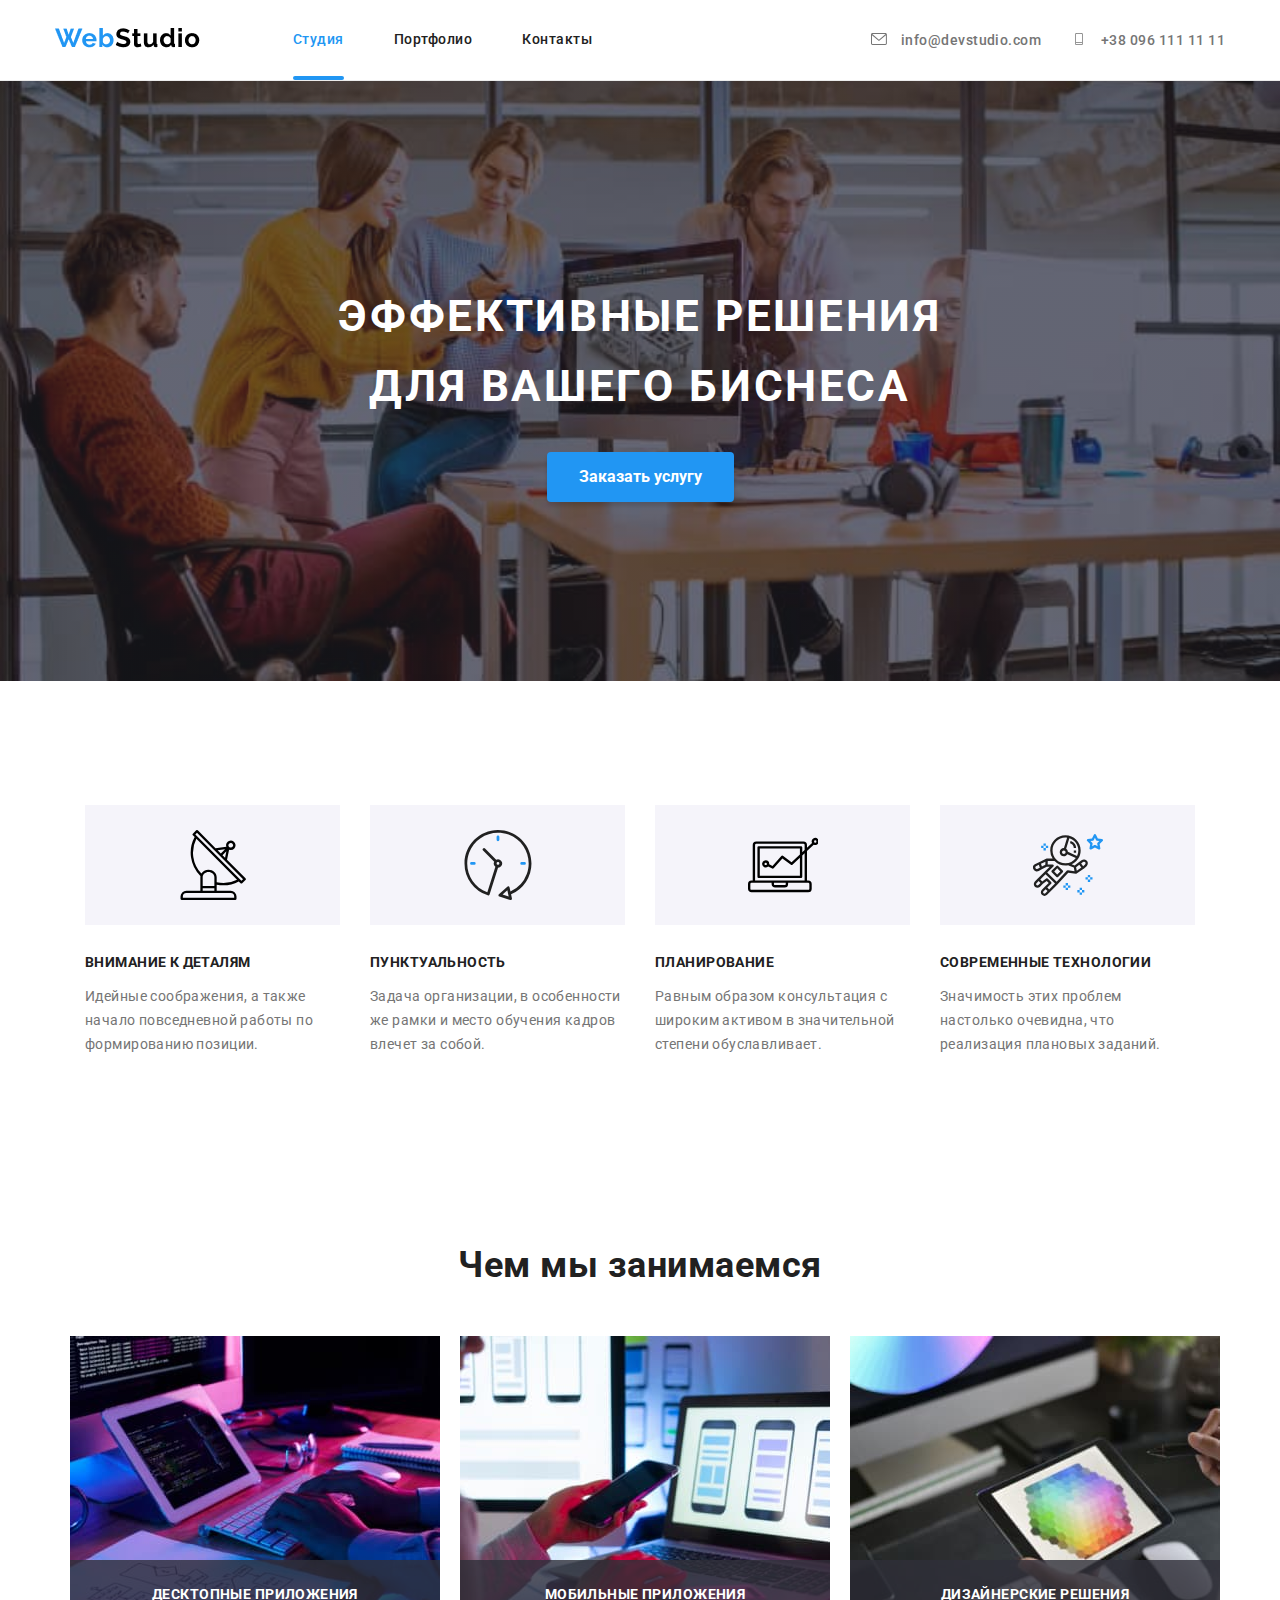
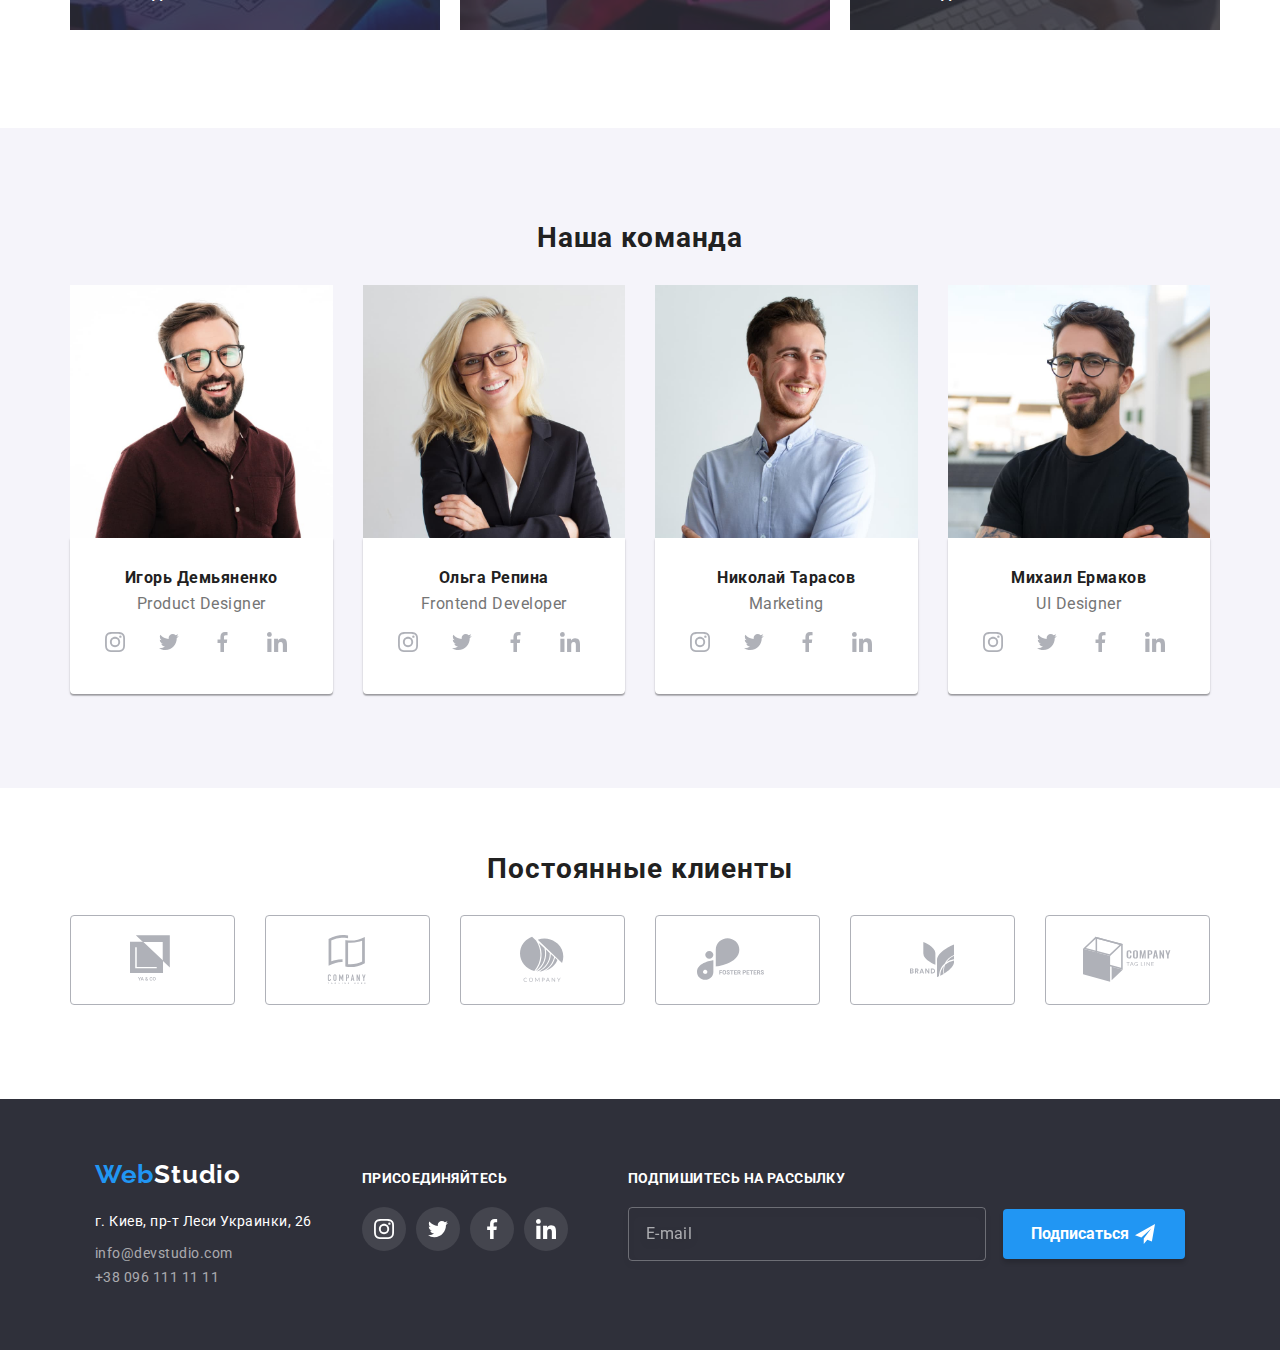
==== commit b9314c30: "виправлення помилок" ====
--- a/index.html
+++ b/index.html
@@ -61,28 +61,28 @@
           </ul>
         </address>
 
-       
+        <button class="button-menu" type="button" data-menu-button>
+          <svg class="button-menu__icon" width="40" height="40">
+            <use
+              class="button-menu__burger"
+              href="./images/symbol-defs.svg#icon-menu"
+            ></use>
+            <use
+              class="button-menu__cross"
+              href="./images/symbol-defs.svg#icon-close"
+            ></use>
+          </svg>
+        </button>
       </div>
-      <button class="button-menu" type="button" data-menu-button>
-        <svg class="button-menu__icon" width="40" height="40">
-          <use
-            class="button-menu__burger"
-            href="./images/symbol-defs.svg#icon-menu"
-          ></use>
-          <use
-            class="button-menu__cross"
-            href="./images/symbol-defs.svg#icon-close"
-          ></use>
-        </svg>
-      </button>
+     
     </header>
 
-<!--mobile menu-->  
+    <!--mobile menu-->
     <div class="mobile-menu" data-menu>
       <nav class="navigation-menu">
         <ul class="menu list">
           <li class="menu__item">
-            <a class="menu__link" href="#">Студия</a>
+            <a class="menu__link" href="./index.html">Студия</a>
           </li>
           <li class="menu__item">
             <a class="menu__link" href="./portfolio.html">Портфолио</a>
@@ -106,7 +106,7 @@
             >
           </li>
         </ul>
-       
+
         <ul class="social-menu list">
           <li class="social-menu__item">
             <a class="social-menu__link" href="#">Instagram</a>
@@ -192,15 +192,69 @@
           <h2 class="our-work__feature list">Чем мы занимаемся</h2>
           <ul class="our-work__list list">
             <li class="item">
-              <img src="./images/img.jpg" width="370" alt="фото роботи1" />
+              <picture>
+                <source
+                  media="(min-width:$desktop)"
+                  srcset="
+                    ./images/img.jpg
+                    ./images/img@2x.jpg"
+                />
+                <source
+                  media="(min-width:$tablet)"
+                  srcset="
+                ./images/img.jpg
+                ./images/img@2x.jpg"
+                />
+                <img
+                  src="./images/img.jpg"
+                  alt="ДЕСКТОПНЫЕ ПРИЛОЖЕНИЯ"
+                  loading="lazy"
+                />
+              </picture>
               <h3 class="our-work__title list">ДЕСКТОПНЫЕ ПРИЛОЖЕНИЯ</h3>
             </li>
             <li class="item">
-              <img src="./images/img(1).jpg" width="370" alt="фото роботи2" />
+              <picture>
+                <source
+                  media="(min-width:$desktop)"
+                  srcset="
+                    ./images/img(1).jpg
+                    ./images/img(1)@2x.jpg"
+                />
+                <source
+                  media="(min-width:$tablet)"
+                  srcset="
+                ./images/img(1).jpg
+                ./images/img(1)@2x.jpg"
+                />
+                <img
+                  src="./images/img(1).jpg"
+                  alt="МОБИЛЬНЫЕ ПРИЛОЖЕНИЯ"
+                  loading="lazy"
+                />
+              </picture>
               <h3 class="our-work__title list">МОБИЛЬНЫЕ ПРИЛОЖЕНИЯ</h3>
             </li>
             <li class="item">
-              <img src="./images/img(2).jpg" width="370" alt="фото роботи3" />
+              <picture>
+                <source
+                  media="(min-width:$desktop)"
+                  srcset="
+                    ./images/img(2).jpg
+                    ./images/img(2)@2x.jpg"
+                />
+                <source
+                  media="(min-width:$tablet)"
+                  srcset="
+                ./images/img(2).jpg
+                ./images/img(2)@2x.jpg"
+                />
+                <img
+                  src="./images/img(2).jpg"
+                  alt="ДИЗАЙНЕРСКИЕ РЕШЕНИЯ"
+                  loading="lazy"
+                />
+              </picture> 
               <h3 class="our-work__title list">ДИЗАЙНЕРСКИЕ РЕШЕНИЯ</h3>
             </li>
           </ul>
@@ -212,11 +266,26 @@
           <h2 class="team__title list">Наша команда</h2>
           <ul class="team__work list">
             <li class="item list">
-              <img
-                src="./images/img(3).jpg"
-                width="260"
-                alt="Игорь Демьяненко"
-              />
+              <picture>
+                <source
+                  media="(min-width:$desktop)"
+                  srcset="
+                    ./images/img(3).jpg
+                    ./images/deminko@2x.jpg"
+                />
+                <source
+                  media="(min-width:$tablet)"
+                  srcset="
+                ./images/img(3).jpg
+                ./images/deminko@2x.jpg"
+                />
+                <img
+                  src="./images/img(3).jpg"
+                  alt="Игорь Демьяненко"
+                  loading="lazy"
+                />
+              </picture>
+             
               <div class="team__staff list">
                 <h3 class="team__name list">Игорь Демьяненко</h3>
                 <p class="team__positions">Product Designer</p>
@@ -276,7 +345,25 @@
               </div>
             </li>
             <li class="item list">
-              <img src="./images/img(4).jpg" width="261" alt="Ольга Репина" />
+              <picture>
+                <source
+                  media="(min-width:$desktop)"
+                  srcset="
+                    ./images/img(4).jpg
+                    ./images/repina@2x.jpg"
+                />
+                <source
+                  media="(min-width:$tablet)"
+                  srcset="
+                ./images/img(4).jpg
+                ./images/repina@2x.jpg"
+                />
+                <img
+                  src="./images/img(4).jpg"
+                  alt="Ольга Репина"
+                  loading="lazy"
+                />
+              </picture>
               <div class="team__staff list">
                 <h3 class="team__name list">Ольга Репина</h3>
                 <p class="team__positions">Frontend Developer</p>
@@ -336,11 +423,25 @@
               </div>
             </li>
             <li class="item list">
-              <img
-                src="./images/img(5).jpg"
-                width="260"
-                alt="Николай Тарасов"
-              />
+              <picture>
+                <source
+                  media="(min-width:$desktop)"
+                  srcset="
+                    ./images/img(5).jpg
+                    ./images/tarasov@2x.jpg"
+                />
+                <source
+                  media="(min-width:$tablet)"
+                  srcset="
+                ./images/img(5).jpg
+                ./images/tarasov@2x.jpg"
+                />
+                <img
+                  src="./images/img(5).jpg"
+                  alt="Николай Тарасов"
+                  loading="lazy"
+                />
+              </picture>
               <div class="team__staff list">
                 <h3 class="team__name list">Николай Тарасов</h3>
                 <p class="team__positions">Marketing</p>
@@ -400,7 +501,25 @@
               </div>
             </li>
             <li class="item list">
-              <img src="./images/img(6).jpg" width="260" alt="Михаил Ермаков" />
+              <picture>
+                <source
+                  media="(min-width:$desktop)"
+                  srcset="
+                    ./images/img(6).jpg
+                    ./images/ermakov @2x.jpg"
+                />
+                <source
+                  media="(min-width:$tablet)"
+                  srcset="
+                ./images/img(6).jpg
+                ./images/ermakov @2x.jpg"
+                />
+                <img
+                  src="./images/img(6).jpg"
+                  alt="Михаил Ермаков"
+                  loading="lazy"
+                />
+              </picture>
               <div class="team__staff list">
                 <h3 class="team__name list">Михаил Ермаков</h3>
                 <p class="team__positions">UI Designer</p>
@@ -658,6 +777,9 @@
       </div>
     </div>
     <script src="./js/menu.js">
+      
+    </script>
+    <script>
       const refs = {
         openModalBtn: document.querySelector("[data-open-modal]"),
         closeModalBtn: document.querySelector("[data-close-modal]"),
--- a/css/main.min.css
+++ b/css/main.min.css
@@ -1,3 +1,3 @@
 /*! modern-normalize v1.0.0 | MIT License | https://github.com/sindresorhus/modern-normalize */*,*::before,*::after{-webkit-box-sizing:border-box;box-sizing:border-box}:root{-moz-tab-size:4;-o-tab-size:4;tab-size:4}html{line-height:1.15;-webkit-text-size-adjust:100%}body{margin:0}body{font-family:system-ui,-apple-system,"Segoe UI",Roboto,Helvetica,Arial,sans-serif,"Apple Color Emoji","Segoe UI Emoji"}hr{height:0;color:inherit}abbr[title]{-webkit-text-decoration:underline dotted;text-decoration:underline dotted}b,strong{font-weight:bolder}code,kbd,samp,pre{font-family:ui-monospace, SFMono-Regular, Consolas, "Liberation Mono", Menlo,- monospace;font-size:1em}small{font-size:80%}sub,sup{font-size:75%;line-height:0;position:relative;vertical-align:baseline}sub{bottom:-0.25em}sup{top:-0.5em}table{text-indent:0;border-color:inherit}button,input,optgroup,select,textarea{font-family:inherit;font-size:100%;line-height:1.15;margin:0}button,select{text-transform:none}button,[type="button"],[type="reset"],[type="submit"]{-webkit-appearance:button}::-moz-focus-inner{border-style:none;padding:0}:-moz-focusring{outline:1px dotted ButtonText}:-moz-ui-invalid{box-shadow:none}legend{padding:0}progress{vertical-align:baseline}::-webkit-inner-spin-button,::-webkit-outer-spin-button{height:auto}[type="search"]{-webkit-appearance:textfield;outline-offset:-2px}::-webkit-search-decoration{-webkit-appearance:none}::-webkit-file-upload-button{-webkit-appearance:button;font:inherit}summary{display:list-item}body{font-family:"Roboto";color:#212121;letter-spacing:0.03em;font-weight:400;margin:0}.list{padding:0;margin:0;list-style:none}.container{margin:0px auto;padding-left:15px;padding-right:15px}@media screen and (min-width: 480px){.container{width:480px}}@media screen and (min-width: 768px){.container{width:768px}}@media screen and (min-width: 1170px){.container{width:1170px}}a{text-decoration:none}ul{list-style-type:none}.visualy-hidden{position:absolute;clip:rect(0 0 0 0);width:1px;height:1px;margin:-1px}header{border-bottom:1px solid #ececec}.container-header{position:relative;padding-top:16px;padding-bottom:16px;display:-webkit-box;display:-ms-flexbox;display:flex;-webkit-box-align:center;-ms-flex-align:center;align-items:center}@media screen and (min-width: 768px){.container-header{padding:0;width:768px}}@media screen and (min-width: 1170px){.container-header{padding:0;width:1170px}}.container-header__nav{display:-webkit-box;display:-ms-flexbox;display:flex;-webkit-box-align:center;-ms-flex-align:center;align-items:center}.container-header__list{display:none}@media screen and (min-width: 768px){.container-header__list{display:-webkit-box;display:-ms-flexbox;display:flex}}@media screen and (min-width: 1170px){.container-header__list{display:-webkit-box;display:-ms-flexbox;display:flex}}.container-header__list .item{margin-right:50px}.container-header__list .item:last-child{margin-right:0}.container-header__list .item:first-child{margin-left:93px}.container-header__list .container-header__links{display:block;position:relative;padding-top:32px;padding-bottom:32px;font-weight:500;font-size:14px;line-height:1.14;color:#212121;-webkit-transition:color 250ms cubic-bezier(0.4, 0, 0.2, 1);transition:color 250ms cubic-bezier(0.4, 0, 0.2, 1)}.container-header__list .container-header__links.current,.container-header__list .container-header__links:hover,.container-header__list .container-header__links:focus{color:#2196f3}.container-header__links::after{content:"";position:absolute;left:0;bottom:0;display:block;width:100%;height:4px;background:#2196f3;border-radius:2px;-webkit-transform:scaleX(0);transform:scaleX(0);opacity:0;-webkit-transition:opacity 250ms cubic-bezier(0.4, 0, 0.2, 1),-webkit-transform 250ms cubic-bezier(0.4, 0, 0.2, 1);transition:opacity 250ms cubic-bezier(0.4, 0, 0.2, 1),-webkit-transform 250ms cubic-bezier(0.4, 0, 0.2, 1);transition:transform 250ms cubic-bezier(0.4, 0, 0.2, 1),opacity 250ms cubic-bezier(0.4, 0, 0.2, 1);transition:transform 250ms cubic-bezier(0.4, 0, 0.2, 1),opacity 250ms cubic-bezier(0.4, 0, 0.2, 1),-webkit-transform 250ms cubic-bezier(0.4, 0, 0.2, 1)}.container-header__links.current::after,.container-header__links:hover::after,.container-header__links:focus::after{-webkit-transform:scaleX(1);transform:scaleX(1);background:#2196f3;opacity:1}.container-adress{display:none}@media screen and (min-width: 768px){.container-adress{display:inline-block;margin-left:auto}}@media screen and (min-width: 1170px){.container-adress{display:-webkit-box;display:-ms-flexbox;display:flex}}.auth-nav__contacts{font-weight:500;font-size:14px;line-height:16px;color:#757575;font-style:normal;-webkit-transition:color 250ms cubic-bezier(0.4, 0, 0.2, 1);transition:color 250ms cubic-bezier(0.4, 0, 0.2, 1)}.auth-nav__contacts:hover,.auth-nav__contacts:focus{color:#2196f3}.auth-nav__icons{width:16px;height:12px;margin-right:10px;fill:currentColor}.auth-nav{display:-webkit-box;display:-ms-flexbox;margin-left:auto}@media screen and (min-width: 768px){.auth-nav{display:block}}@media screen and (min-width: 1170px){.auth-nav{display:-webkit-box;display:-ms-flexbox;display:flex}}.auth-nav .item{margin-left:250px}@media screen and (min-width: 768px){.auth-nav .item{margin-left:0}}.auth-nav .item+.item{margin-left:50px}@media screen and (min-width: 768px){.auth-nav .item+.item{margin-left:0}}@media screen and (min-width: 1170px){.auth-nav .item+.item{margin-left:30px}}.button-menu{z-index:50;position:absolute;top:10px;right:10px;display:-webkit-box;display:-ms-flexbox;display:flex;-webkit-box-align:center;-ms-flex-align:center;align-items:center;-webkit-box-pack:center;-ms-flex-pack:center;justify-content:center;padding:0;width:40px;height:40px;background-color:#fff;color:#212121;border:0;outline-color:transparent}.button-menu:hover,.button-menu:focus{color:#2196f3}.button-menu__icon{fill:currentColor}@media screen and (min-width: 768px){.button-menu{display:none}}.button-menu.is-open .button-menu__burger{display:none}.button-menu__cross{display:none}.button-menu.is-open .button-menu__cross{display:block}.mobile-menu{display:none}.mobile-menu.is-open{height:796px;display:-webkit-box;display:-ms-flexbox;display:flex}@media screen and (max-width: 768px){.mobile-menu{position:absolute;display:none;-webkit-box-orient:vertical;-webkit-box-direction:normal;-ms-flex-direction:column;flex-direction:column;-webkit-box-pack:justify;-ms-flex-pack:justify;justify-content:space-between;top:0;left:0;z-index:10;opacity:1;pointer-events:auto;width:100vw;height:100vh;background-color:#fff;padding:48px 40px;font-weight:500;line-height:1.7;letter-spacing:0.02em}}.menu{font-size:40px;color:#212121}.menu__item{margin-bottom:32px}.menu__link{text-decoration:none;color:black}.menu__link:focus,.menu__link:hover{color:#2196f3}.contacts-menu{font-size:34px;text-decoration:none}.contacts-menu__item{text-decoration:none}.contacts-menu__link{display:block;margin-bottom:32px;font-size:34px;color:#212121}.contacts-menu .mail__contacts{display:block;text-decoration:none;margin-bottom:64px;font-size:24px;color:#212121}.social-menu{display:-webkit-box;display:-ms-flexbox;display:flex;font-size:18px;line-height:1.22}.social-menu__item:not(:last-child){position:relative;margin-right:20px}.social-menu__link{text-decoration:none;color:#2196f3}.social-menu__link::after{content:"";display:block;position:absolute;top:0;left:calc(100% + 10px);width:1px;height:22px;background-color:rgba(33,33,33,0.2)}.menu--hidden{opacity:0;pointer-events:none}.hero{padding:118px 0;text-align:center;max-width:480px;max-height:400px;margin:0px auto;background-color:rgba(47,48,58,0.4);background-image:-webkit-gradient(linear, left top, left bottom, from(rgba(47,48,58,0.4)), to(rgba(47,48,58,0.4))),url(../images/mobile@1x.jpg);background-image:linear-gradient(rgba(47,48,58,0.4), rgba(47,48,58,0.4)),url(../images/mobile@1x.jpg);background-position:center;background-size:cover}@media screen and (min-device-pixel-ratio: 2), screen and (-webkit-min-device-pixel-ratio: 2), screen and (min-resolution: 192dpi), screen and (min-resolution: 2dppx){.hero{background-image:-webkit-gradient(linear, left top, left bottom, from(rgba(47,48,58,0.4)), to(rgba(47,48,58,0.4))),url(../images/mobile@2x.jpg);background-image:linear-gradient(rgba(47,48,58,0.4), rgba(47,48,58,0.4)),url(../images/mobile@2x.jpg);background-position:center;background-size:cover}}@media screen and (min-width: 768px){.hero{max-width:768px;max-height:400px;background-image:-webkit-gradient(linear, left top, left bottom, from(rgba(47,48,58,0.4)), to(rgba(47,48,58,0.4))),url(../images/tablet@1x.jpg);background-image:linear-gradient(rgba(47,48,58,0.4), rgba(47,48,58,0.4)),url(../images/tablet@1x.jpg);background-position:center;background-size:cover}}@media screen and (min-width: 768px) and (min-device-pixel-ratio: 2), screen and (min-width: 768px) and (-webkit-min-device-pixel-ratio: 2), screen and (min-width: 768px) and (min-resolution: 192dpi), screen and (min-width: 768px) and (min-resolution: 2dppx){.hero{background-image:-webkit-gradient(linear, left top, left bottom, from(rgba(47,48,58,0.4)), to(rgba(47,48,58,0.4))),url(../images/tablet@2x.jpg);background-image:linear-gradient(rgba(47,48,58,0.4), rgba(47,48,58,0.4)),url(../images/tablet@2x.jpg);background-position:center;background-size:cover}}@media screen and (min-width: 1170px){.hero{max-width:1600px;min-height:600px;padding:200px 0;background-image:-webkit-gradient(linear, left top, left bottom, from(rgba(47,48,58,0.4)), to(rgba(47,48,58,0.4))),url(../images/desktop@1x.jpg);background-image:linear-gradient(rgba(47,48,58,0.4), rgba(47,48,58,0.4)),url(../images/desktop@1x.jpg);background-position:center;background-size:cover}}@media screen and (min-width: 1170px) and (min-device-pixel-ratio: 2), screen and (min-width: 1170px) and (-webkit-min-device-pixel-ratio: 2), screen and (min-width: 1170px) and (min-resolution: 192dpi), screen and (min-width: 1170px) and (min-resolution: 2dppx){.hero{background-image:-webkit-gradient(linear, left top, left bottom, from(rgba(47,48,58,0.4)), to(rgba(47,48,58,0.4))),url(../images/desktop@2x.jpg);background-image:linear-gradient(rgba(47,48,58,0.4), rgba(47,48,58,0.4)),url(../images/desktop@2x.jpg);background-position:center;background-size:cover}}.hero__title{text-align:center;color:#fff;font-size:26px;line-height:1.6;letter-spacing:0.06em;text-transform:uppercase}.hero__button{display:-webkit-box;display:-ms-flexbox;display:flex;margin-right:auto;margin-left:auto;-webkit-box-shadow:0px 4px 4px rgba(0,0,0,0.15);box-shadow:0px 4px 4px rgba(0,0,0,0.15);border-radius:4px;padding-right:32px;padding-left:32px;padding-top:10px;padding-bottom:10px;color:#fff;background:#2196f3;font-weight:700;font-size:16px;line-height:1.87;border:#ffffff}.benefits{padding-bottom:60px}@media screen and (min-width: 1170px){.benefits{padding:94px 0 0}}.benefits__background{height:120px;margin-bottom:30px;display:-webkit-box;display:-ms-flexbox;display:flex;-webkit-box-align:center;-ms-flex-align:center;align-items:center;-webkit-box-pack:center;-ms-flex-pack:center;justify-content:center;background:#f5f4fa}.benefits__icons{width:70px;height:70px}.benefits__list{margin-top:15px;margin-bottom:-30px}@media screen and (min-width: 768px){.benefits__list{display:-webkit-box;display:-ms-flexbox;display:flex;-ms-flex-wrap:wrap;flex-wrap:wrap;-webkit-box-pack:justify;-ms-flex-pack:justify;justify-content:space-between}}.benefits__list .item{margin-bottom:30px}@media screen and (min-width: 768px){.benefits__list .item{width:calc((100% - 4 * 15px) / 2);margin:15px}}@media screen and (min-width: 1170px){.benefits__list .item{width:calc((100% - 8 * 15px) / 4);margin:15px}}.benefits__title{font-weight:bold;font-size:14px;line-height:1.14;text-align:center;letter-spacing:0.03em;text-transform:uppercase;color:#212121}.benefits__text{color:#757575;font-weight:normal;font-size:14px;line-height:1.17;letter-spacing:0.03em}.our-work{display:none}@media screen and (min-width: 1170px){.our-work{display:block;padding:94px 0 94px 0}}.our-work__container{margin-left:auto;margin-right:auto;width:1172px;padding-left:20px;padding-right:20px;outline:2px solid transparent}.our-work__list{display:-webkit-box;display:-ms-flexbox;display:flex;-ms-flex-wrap:wrap;flex-wrap:wrap;-webkit-box-pack:justify;-ms-flex-pack:justify;justify-content:space-between}.our-work__list .item{position:relative;width:calc((100% - 60px) / 3);margin-right:30px}.our-work__list .item:nth-child(3n){margin-right:0}.our-work__title{position:absolute;bottom:4px;left:0;padding-top:27px;padding-bottom:27px;width:370px;text-align:center;font-weight:700;font-size:14px;line-height:1.14;letter-spacing:0.03em;color:#ffffff;background:rgba(47,48,58,0.8)}.our-work__feature{font-weight:700;font-size:36px;line-height:1.17;text-align:center;margin-bottom:50px}.team{padding-bottom:60px;background:#f5f4fa;padding-top:60px;margin-bottom:-30px}.team__title{font-weight:700;font-size:28px;line-height:1.17;text-align:center;letter-spacing:0.03em;color:#212121;margin-bottom:30px}.team__work{display:-webkit-box;display:-ms-flexbox;display:flex;-ms-flex-wrap:wrap;flex-wrap:wrap;-webkit-box-pack:justify;-ms-flex-pack:justify;justify-content:space-between}@media screen and (min-width: 768px){.team__work{display:-webkit-box;display:-ms-flexbox;display:flex;-ms-flex-wrap:wrap;flex-wrap:wrap;-webkit-box-pack:justify;-ms-flex-pack:justify;justify-content:space-between;margin:-15px}}.team__work .item{margin-bottom:30px}@media screen and (min-width: 768px){.team__work .item{width:calc((100% - 4 * 15px) / 2);margin:15px}}@media screen and (min-width: 1170px){.team__work .item{width:calc((100% - 8 * 15px) / 4);margin:15px}}.team__work img{display:block;height:auto;width:100%}.team__staff{padding:30px;background-color:#fff;-webkit-box-shadow:0px 1px 3px rgba(0,0,0,0.12),0px 1px 1px rgba(0,0,0,0.14),0px 2px 1px rgba(0,0,0,0.2);box-shadow:0px 1px 3px rgba(0,0,0,0.12),0px 1px 1px rgba(0,0,0,0.14),0px 2px 1px rgba(0,0,0,0.2);border-radius:0px 0px 4px 4px}.team__name{font-size:16px;line-height:1.19;text-align:center;margin-bottom:10px}.team__positions{font-size:16px;line-height:1.19px;color:#757575;text-align:center}.team__networks{display:-webkit-box;display:-ms-flexbox;display:flex;-webkit-box-align:center;-ms-flex-align:center;align-items:center;-webkit-box-pack:center;-ms-flex-pack:center;justify-content:center}.team__social-link{display:-webkit-box;display:-ms-flexbox;display:flex;color:#afb1b8;padding:0;border:none;width:44px;height:44px;border-radius:50%;background-color:#fff;-webkit-box-pack:center;-ms-flex-pack:center;justify-content:center;-webkit-box-align:center;-ms-flex-align:center;align-items:center;margin-right:10px;-webkit-transition:color 250ms cubic-bezier(0.4, 0, 0.2, 1),background-color 250ms cubic-bezier(0.4, 0, 0.2, 1),-webkit-box-shadow 250ms cubic-bezier(0.4, 0, 0.2, 1);transition:color 250ms cubic-bezier(0.4, 0, 0.2, 1),background-color 250ms cubic-bezier(0.4, 0, 0.2, 1),-webkit-box-shadow 250ms cubic-bezier(0.4, 0, 0.2, 1);transition:color 250ms cubic-bezier(0.4, 0, 0.2, 1),background-color 250ms cubic-bezier(0.4, 0, 0.2, 1),box-shadow 250ms cubic-bezier(0.4, 0, 0.2, 1);transition:color 250ms cubic-bezier(0.4, 0, 0.2, 1),background-color 250ms cubic-bezier(0.4, 0, 0.2, 1),box-shadow 250ms cubic-bezier(0.4, 0, 0.2, 1),-webkit-box-shadow 250ms cubic-bezier(0.4, 0, 0.2, 1)}.team__social-link:hover,.team__social-link:focus{color:#fff;background-color:#2196f3}.team__icons{width:20px;height:20px;fill:currentColor}.clients{padding-top:94px;padding-bottom:94px}.clients__title{font-weight:bold;font-size:28px;line-height:1.18;text-align:center;letter-spacing:0.03em;color:#212121;margin-bottom:30px}.clients__icons{display:-webkit-box;display:-ms-flexbox;display:flex;-ms-flex-wrap:wrap;flex-wrap:wrap;-webkit-box-pack:justify;-ms-flex-pack:justify;justify-content:space-between;margin-bottom:-30px;margin:-15px}@media screen and (min-width: 768px){.clients__icons{margin:-15px}}.clients__icons .item{height:90px;width:calc((100% - 4 * 15px) / 2);margin:15px}@media screen and (min-width: 768px){.clients__icons .item{width:calc((100% - 6 * 15px) / 3)}}@media screen and (min-width: 1170px){.clients__icons .item{width:calc((100% - 12 * 15px) / 6)}}.clients__link{display:-webkit-box;display:-ms-flexbox;display:flex;-webkit-box-align:center;-ms-flex-align:center;align-items:center;-webkit-box-pack:center;-ms-flex-pack:center;justify-content:center;width:100%;height:100%;border-radius:4px;border:1px solid #afb1b8;fill:#afb1b8;background-color:#fff;-webkit-transition:fill 250ms cubic-bezier(0.4, 0, 0.2, 1),border-color 250ms cubic-bezier(0.4, 0, 0.2, 1);transition:fill 250ms cubic-bezier(0.4, 0, 0.2, 1),border-color 250ms cubic-bezier(0.4, 0, 0.2, 1)}.clients__link:hover,.clients__link:focus{border:1px solid #2196f3;fill:#2196f3}footer{background:#2f303a;text-align:center;display:-webkit-box;display:-ms-flexbox;display:flex;-ms-flex-wrap:wrap;flex-wrap:wrap;padding:60px 0 60px 0}@media screen and (min-width: 1170px){footer{padding:60px 0px}}.footer__container{max-width:1600px;text-align:center}@media screen and (min-width: 768px){.footer__container{display:-webkit-box;display:-ms-flexbox;display:flex;-ms-flex-wrap:wrap;flex-wrap:wrap;-webkit-box-align:baseline;-ms-flex-align:baseline;align-items:baseline}}@media screen and (min-width: 1170px){.footer__container{text-align:start;-ms-flex-pack:distribute;justify-content:space-around}}.web{font-family:"Raleway";font-style:normal;font-weight:700;font-size:26px;line-height:1.19;letter-spacing:0.03em;color:#2196f3}.studio{font-family:"Raleway";font-style:normal;font-weight:700;font-size:26px;line-height:1.19;letter-spacing:0.03em;color:#fff}.footer__info{margin-bottom:60px}@media screen and (min-width: 768px){.footer__info{margin-left:61px;margin-right:165px}}@media screen and (min-width: 1170px){.footer__info{margin:0}}.footer__adress{margin-top:20px;margin-bottom:60px;font-style:normal;font-weight:400;font-size:14px;line-height:1.71}@media screen and (min-width: 1170px){.footer__adress{margin-bottom:9px}}.footer__location{margin-bottom:8px;font-style:normal;font-size:14px;line-height:1.7;color:#fff}.footer__tel{font-style:normal;font-size:14px;line-height:1.7;color:rgba(255,255,255,0.6);margin-bottom:60px}.footer__email{font-style:normal;font-size:14px;line-height:1.7;color:rgba(255,255,255,0.6)}.footer__end{margin-bottom:60px}.footer__join{font-weight:bold;font-size:14px;line-height:1.14;letter-spacing:0.03em;text-transform:uppercase;-webkit-box-align:center;-ms-flex-align:center;align-items:center;-webkit-box-pack:center;-ms-flex-pack:center;justify-content:center;margin-bottom:20px;color:#fff}.footer-networks{display:-webkit-box;display:-ms-flexbox;display:flex;-webkit-box-pack:center;-ms-flex-pack:center;justify-content:center;-webkit-box-align:center;-ms-flex-align:center;align-items:center;padding:0}.footer__social-links{display:-webkit-box;display:-ms-flexbox;display:flex;color:#fff;-webkit-box-align:center;-ms-flex-align:center;align-items:center;-webkit-box-pack:center;-ms-flex-pack:center;justify-content:center;padding:0;border:none;width:44px;height:44px;border-radius:50%;background-color:rgba(255,255,255,0.1);margin-right:10px;-webkit-transition:background-color 250ms cubic-bezier(0.4, 0, 0.2, 1),-webkit-box-shadow 250ms cubic-bezier(0.4, 0, 0.2, 1);transition:background-color 250ms cubic-bezier(0.4, 0, 0.2, 1),-webkit-box-shadow 250ms cubic-bezier(0.4, 0, 0.2, 1);transition:background-color 250ms cubic-bezier(0.4, 0, 0.2, 1),box-shadow 250ms cubic-bezier(0.4, 0, 0.2, 1);transition:background-color 250ms cubic-bezier(0.4, 0, 0.2, 1),box-shadow 250ms cubic-bezier(0.4, 0, 0.2, 1),-webkit-box-shadow 250ms cubic-bezier(0.4, 0, 0.2, 1)}.footer__social-links:hover,.footer__social-links:focus{color:#fff;background-color:#2196f3}.footer__icons{width:20px;height:20px;fill:currentColor;-webkit-box-align:center;-ms-flex-align:center;align-items:center;-webkit-box-pack:center;-ms-flex-pack:center;justify-content:center}.footer__area{display:block}@media screen and (min-width: 768px) and (max-width: 1160px){.footer__form{margin-right:auto;margin-left:auto}}.footer__form-input{padding:17px;width:100%;background-color:transparent;border:1px solid rgba(255,255,255,0.3);-webkit-box-sizing:border-box;box-sizing:border-box;color:#fff;-webkit-filter:drop-shadow(0px 4px 4px rgba(0,0,0,0.15));filter:drop-shadow(0px 4px 4px rgba(0,0,0,0.15));border-radius:4px;margin-bottom:20px}@media screen and (min-width: 768px) and (max-width: 1160px){.footer__form-input{min-width:450px}}@media screen and (min-width: 1170px){.footer__form-input{width:358px;margin-bottom:0}}.footer__form-input::-webkit-input-placeholder{display:-webkit-box;display:flex;-webkit-box-align:center;align-items:center;font-weight:400;font-size:16px;line-height:1.25;letter-spacing:0.03em;color:rgba(255,255,255,0.6)}.footer__form-input:-ms-input-placeholder{display:-ms-flexbox;display:flex;-ms-flex-align:center;align-items:center;font-weight:400;font-size:16px;line-height:1.25;letter-spacing:0.03em;color:rgba(255,255,255,0.6)}.footer__form-input::-ms-input-placeholder{display:-ms-flexbox;display:flex;-ms-flex-align:center;align-items:center;font-weight:400;font-size:16px;line-height:1.25;letter-spacing:0.03em;color:rgba(255,255,255,0.6)}.footer__form-input::placeholder{display:-webkit-box;display:-ms-flexbox;display:flex;-webkit-box-align:center;-ms-flex-align:center;align-items:center;font-weight:400;font-size:16px;line-height:1.25;letter-spacing:0.03em;color:rgba(255,255,255,0.6)}.footer__form-button{margin-left:13px;padding:10px 28px;-webkit-box-shadow:0px 4px 4px rgba(0,0,0,0.15);box-shadow:0px 4px 4px rgba(0,0,0,0.15);border-radius:4px;color:#fff;background:#2196f3;font-weight:700;font-size:16px;line-height:1.87;border:transparent}.footer__form-icon{fill:#fff;-webkit-box-align:center;-ms-flex-align:center;align-items:center;-webkit-box-pack:center;-ms-flex-pack:center;justify-content:center;-webkit-transform:translateY(5px);transform:translateY(5px)}.backdrop{position:fixed;top:0;left:0;width:100%;height:100%;background-color:rgba(0,0,0,0.2);-webkit-transition:opacity 250ms cubic-bezier(0.4, 0, 0.2, 1);transition:opacity 250ms cubic-bezier(0.4, 0, 0.2, 1)}.backdrop.is-hidden{opacity:0;pointer-events:none}.modal{overflow-y:scroll;padding:40px;position:absolute;left:50%;top:50%;-webkit-transform:translate(-50%, -50%);transform:translate(-50%, -50%);width:calc(100% - 30px);height:calc(100vh - 12vh - 12vh);min-height:590px;background:#ffffff;-webkit-box-shadow:0px 1px 3px rgba(0,0,0,0.12),0px 1px 1px rgba(0,0,0,0.14),0px 2px 1px rgba(0,0,0,0.2);box-shadow:0px 1px 3px rgba(0,0,0,0.12),0px 1px 1px rgba(0,0,0,0.14),0px 2px 1px rgba(0,0,0,0.2);border-radius:4px;-webkit-transform:translate(-50%, -50%) scale(1);transform:translate(-50%, -50%) scale(1);-webkit-transition:-webkit-transform 250ms cubic-bezier(0.4, 0, 0.2, 1);transition:-webkit-transform 250ms cubic-bezier(0.4, 0, 0.2, 1);transition:transform 250ms cubic-bezier(0.4, 0, 0.2, 1);transition:transform 250ms cubic-bezier(0.4, 0, 0.2, 1), -webkit-transform 250ms cubic-bezier(0.4, 0, 0.2, 1)}@media screen and (min-width: 768px){.modal{width:450px;height:auto;min-height:609px;top:50%;left:50%;-webkit-transform:translate(-50%, -50%) scale(1);transform:translate(-50%, -50%) scale(1)}}@media screen and (min-width: 1170px){.modal{width:528px;min-height:581px}}.backdrop.is-hidden .modal{-webkit-transform:translate(-50%, -50%) scale(0.9);transform:translate(-50%, -50%) scale(0.9)}.modal-btn{position:absolute;top:8px;right:8px;width:30px;height:30px;display:-webkit-box;display:-ms-flexbox;display:flex;-webkit-box-align:center;-ms-flex-align:center;align-items:center;-webkit-box-pack:center;-ms-flex-pack:center;justify-content:center;border:1px solid rgba(0,0,0,0.1);border-radius:50%;cursor:pointer;background:#fff;-webkit-transition:fill 250ms cubic-bezier(0.4, 0, 0.2, 1);transition:fill 250ms cubic-bezier(0.4, 0, 0.2, 1)}.modal-btn:hover,.modal-btn:focus{fill:#2196f3}.modal-form-title{margin-bottom:12px;font-weight:700;font-size:20px;line-height:1.15;text-align:center;letter-spacing:0.03em;color:#212121}.form-list{display:-webkit-box;display:-ms-flexbox;display:flex;-webkit-box-orient:vertical;-webkit-box-direction:normal;-ms-flex-direction:column;flex-direction:column}.form-fild{position:relative;display:-webkit-box;display:-ms-flexbox;display:flex;-webkit-box-orient:vertical;-webkit-box-direction:normal;-ms-flex-direction:column;flex-direction:column;margin-bottom:10px;margin-left:0}.form-fild:nth-child(4){margin-bottom:0}.input{padding-top:11px;padding-bottom:11px;padding-left:35px;border-color:rgba(33,33,33,0.2);-webkit-box-sizing:border-box;box-sizing:border-box;border-radius:4px;margin-top:4px;-webkit-transition:border-color 250ms cubic-bezier(0.4, 0, 0.2, 1);transition:border-color 250ms cubic-bezier(0.4, 0, 0.2, 1)}.input:focus,.input:hover{border-color:#2196f3;outline:none}.input:focus ~ svg,.input:hover ~ svg{fill:#2196f3}.form-fild svg{-webkit-transition:fill 250ms cubic-bezier(0.4, 0, 0.2, 1);transition:fill 250ms cubic-bezier(0.4, 0, 0.2, 1)}.form-fild label{font-size:12px;line-height:1.16;letter-spacing:0.01em;color:#757575}.textarea{margin-top:4px;border:1px solid rgba(33,33,33,0.2);-webkit-box-sizing:border-box;box-sizing:border-box;border-radius:4px;resize:none;-webkit-transition:border-color 250ms cubic-bezier(0.4, 0, 0.2, 1);transition:border-color 250ms cubic-bezier(0.4, 0, 0.2, 1)}.textarea:focus,.textarea:hover{border-color:#2196f3}.form-fild ::-webkit-input-placeholder{padding:16px 12px;font-family:Roboto;font-size:12px;line-height:1.16px;letter-spacing:0.01em;color:rgba(117,117,117,0.5)}.form-fild :-ms-input-placeholder{padding:16px 12px;font-family:Roboto;font-size:12px;line-height:1.16px;letter-spacing:0.01em;color:rgba(117,117,117,0.5)}.form-fild ::-ms-input-placeholder{padding:16px 12px;font-family:Roboto;font-size:12px;line-height:1.16px;letter-spacing:0.01em;color:rgba(117,117,117,0.5)}.form-fild ::placeholder{padding:16px 12px;font-family:Roboto;font-size:12px;line-height:1.16px;letter-spacing:0.01em;color:rgba(117,117,117,0.5)}.form-fild svg{position:absolute;top:50%;left:5px;-webkit-transform:translateX(50%);transform:translateX(50%)}.form-checkbox{display:-webkit-box;display:-ms-flexbox;display:flex;-webkit-box-orient:horizontal;-webkit-box-direction:normal;-ms-flex-direction:row;flex-direction:row;margin-top:20px;font-size:14px;line-height:1.71;-webkit-box-align:center;-ms-flex-align:center;align-items:center;-webkit-box-pack:center;-ms-flex-pack:center;justify-content:center;letter-spacing:0.03em;color:#757575}.conditions{color:#2196f3;text-decoration:underline}.button-modal{margin-right:auto;margin-left:auto;margin-top:30px;width:200px;-webkit-box-shadow:0px 4px 4px rgba(0,0,0,0.15);box-shadow:0px 4px 4px rgba(0,0,0,0.15);border-radius:4px;padding-right:50px;padding-left:50px;padding-top:10px;padding-bottom:10px;color:#fff;background:#2196f3;font-weight:700;font-size:16px;line-height:1.87;border:#ffffff}.checkbox-label{display:-webkit-box;display:-ms-flexbox;display:flex;-webkit-box-align:center;-ms-flex-align:center;align-items:center}.checkbox{position:absolute;clip:rect(0 0 0 0);width:1px;height:1px;margin:-1px}.checkbox-icon{margin-right:7px;display:inline-block;width:16px;height:15px;border:2px solid black;border-radius:2px;-webkit-transition:all 250ms cubic-bezier(0.4, 0, 0.2, 1);transition:all 250ms cubic-bezier(0.4, 0, 0.2, 1)}.checkbox:checked+.checkbox-icon{background-origin:border-box;background-size:contain;background-color:#2196f3;border:2px solid #2196f3;background-image:url(../images/iconCheck.svg)}.galery{margin-bottom:94px;margin-top:100px}.galery__container{margin-bottom:40px}.galery__filters{display:-webkit-box;display:-ms-flexbox;display:flex;-ms-flex-wrap:wrap;flex-wrap:wrap}@media screen and (min-width: 768px){.galery__filters{-webkit-box-pack:center;-ms-flex-pack:center;justify-content:center;margin-bottom:30px}}@media screen and (min-width: 1170px){.galery__filters{margin-bottom:50px}}.galery__filters .item{margin-bottom:15px;margin-right:8px}.galery__portfolio-buttons{font-family:Roboto;font-weight:500;font-size:16px;line-height:1.6;color:#212121;background:#f5f4fa;text-align:center;border:#2196f3;border-radius:4px;padding:6px 22px;-webkit-transition:color 250ms cubic-bezier(0.4, 0, 0.2, 1),background-color 250ms cubic-bezier(0.4, 0, 0.2, 1),-webkit-box-shadow 250ms cubic-bezier(0.4, 0, 0.2, 1);transition:color 250ms cubic-bezier(0.4, 0, 0.2, 1),background-color 250ms cubic-bezier(0.4, 0, 0.2, 1),-webkit-box-shadow 250ms cubic-bezier(0.4, 0, 0.2, 1);transition:color 250ms cubic-bezier(0.4, 0, 0.2, 1),background-color 250ms cubic-bezier(0.4, 0, 0.2, 1),box-shadow 250ms cubic-bezier(0.4, 0, 0.2, 1);transition:color 250ms cubic-bezier(0.4, 0, 0.2, 1),background-color 250ms cubic-bezier(0.4, 0, 0.2, 1),box-shadow 250ms cubic-bezier(0.4, 0, 0.2, 1),-webkit-box-shadow 250ms cubic-bezier(0.4, 0, 0.2, 1)}.galery__portfolio-buttons:hover,.galery__portfolio-buttons:focus,.galery__portfolio-buttons:active{background-color:#2196f3;color:#fff;-webkit-box-shadow:0px 3px 1px rgba(0,0,0,0.1),0px 1px 2px rgba(0,0,0,0.08),0px 2px 2px rgba(0,0,0,0.12);box-shadow:0px 3px 1px rgba(0,0,0,0.1),0px 1px 2px rgba(0,0,0,0.08),0px 2px 2px rgba(0,0,0,0.12);border:transparent}.examples__container{margin-left:auto;margin-right:auto;outline:2px solid transparent}.examples__list{-ms-flex-wrap:wrap;flex-wrap:wrap}@media screen and (min-width: 768px){.examples__list{display:-webkit-box;display:-ms-flexbox;display:flex}}.examples__list .item{position:relative;margin-right:30px;margin-bottom:30px;background:#ffffff}@media screen and (min-width: 768px){.examples__list .item{width:calc((100% - 4 * 15px) / 2);margin:15px}}@media screen and (min-width: 1170px){.examples__list .item{width:calc((100% - 6 * 15px) / 3)}}.examples__card-portfolio{display:block;-webkit-box-shadow:none;box-shadow:none;-webkit-transition:-webkit-box-shadow 250ms cubic-bezier(0.4, 0, 0.2, 1);transition:-webkit-box-shadow 250ms cubic-bezier(0.4, 0, 0.2, 1);transition:box-shadow 250ms cubic-bezier(0.4, 0, 0.2, 1);transition:box-shadow 250ms cubic-bezier(0.4, 0, 0.2, 1), -webkit-box-shadow 250ms cubic-bezier(0.4, 0, 0.2, 1)}.examples__card-portfolio:hover .examples__overlay-portfolio,.examples__card-portfolio:focus .examples__overlay-portfolio{-webkit-transform:translateY(0);transform:translateY(0);opacity:0.9}.examples__card-portfolio:hover,.examples__card-portfolio:focus{-webkit-box-shadow:0px 1px 1px rgba(0,0,0,0.12),0px 4px 4px rgba(0,0,0,0.06),1px 4px 6px rgba(0,0,0,0.16);box-shadow:0px 1px 1px rgba(0,0,0,0.12),0px 4px 4px rgba(0,0,0,0.06),1px 4px 6px rgba(0,0,0,0.16);outline:transparent}.examples__thumb{position:relative;overflow:hidden}.examples__image{width:100%;border:0;display:block}.examples__overlay-portfolio{position:absolute;bottom:0;width:100%;height:100%;background-color:#2196f3;-webkit-box-shadow:none;box-shadow:none;-webkit-transform:translateY(100%);transform:translateY(100%);-webkit-transition:-webkit-transform 250ms cubic-bezier(0.4, 0, 0.2, 1);transition:-webkit-transform 250ms cubic-bezier(0.4, 0, 0.2, 1);transition:transform 250ms cubic-bezier(0.4, 0, 0.2, 1);transition:transform 250ms cubic-bezier(0.4, 0, 0.2, 1), -webkit-transform 250ms cubic-bezier(0.4, 0, 0.2, 1)}.examples__exposition{padding:63px 24px;margin:0;font-size:18px;line-height:1.56;color:#fff}.examples__card{padding-bottom:20px;border:1px solid #eeeeee;padding-top:20px;padding-left:24px}.examples__projects-names{font-size:18px;line-height:1.88;letter-spacing:0.06em;color:#212121;margin-bottom:4px}.examples__types-work{font-size:16px;line-height:1.88;letter-spacing:0.03em;color:#757575}
+ monospace;font-size:1em}small{font-size:80%}sub,sup{font-size:75%;line-height:0;position:relative;vertical-align:baseline}sub{bottom:-0.25em}sup{top:-0.5em}table{text-indent:0;border-color:inherit}button,input,optgroup,select,textarea{font-family:inherit;font-size:100%;line-height:1.15;margin:0}button,select{text-transform:none}button,[type="button"],[type="reset"],[type="submit"]{-webkit-appearance:button}::-moz-focus-inner{border-style:none;padding:0}:-moz-focusring{outline:1px dotted ButtonText}:-moz-ui-invalid{box-shadow:none}legend{padding:0}progress{vertical-align:baseline}::-webkit-inner-spin-button,::-webkit-outer-spin-button{height:auto}[type="search"]{-webkit-appearance:textfield;outline-offset:-2px}::-webkit-search-decoration{-webkit-appearance:none}::-webkit-file-upload-button{-webkit-appearance:button;font:inherit}summary{display:list-item}body{font-family:"Roboto";color:#212121;letter-spacing:0.03em;font-weight:400;margin:0}.list{padding:0;margin:0;list-style:none}.container{margin:0px auto;padding-left:15px;padding-right:15px}@media screen and (min-width: 480px){.container{width:480px}}@media screen and (min-width: 768px){.container{width:768px}}@media screen and (min-width: 1170px){.container{width:1170px}}a{text-decoration:none}ul{list-style-type:none}.visualy-hidden{position:absolute;clip:rect(0 0 0 0);width:1px;height:1px;margin:-1px}header{border-bottom:1px solid #ececec}.container-header{position:relative;padding-top:16px;padding-bottom:16px;display:-webkit-box;display:-ms-flexbox;display:flex;-webkit-box-align:center;-ms-flex-align:center;align-items:center}@media screen and (min-width: 768px){.container-header{padding:0;width:768px}}@media screen and (min-width: 1170px){.container-header{padding:0;width:1170px}}.container-header__nav{display:-webkit-box;display:-ms-flexbox;display:flex;-webkit-box-align:center;-ms-flex-align:center;align-items:center}.container-header__list{display:none}@media screen and (min-width: 768px){.container-header__list{display:-webkit-box;display:-ms-flexbox;display:flex}}@media screen and (min-width: 1170px){.container-header__list{display:-webkit-box;display:-ms-flexbox;display:flex}}.container-header__list .item{margin-right:50px}.container-header__list .item:last-child{margin-right:0}.container-header__list .item:first-child{margin-left:93px}.container-header__list .container-header__links{display:block;position:relative;padding-top:32px;padding-bottom:32px;font-weight:500;font-size:14px;line-height:1.14;color:#212121;-webkit-transition:color 250ms cubic-bezier(0.4, 0, 0.2, 1);transition:color 250ms cubic-bezier(0.4, 0, 0.2, 1)}.container-header__list .container-header__links.current,.container-header__list .container-header__links:hover,.container-header__list .container-header__links:focus{color:#2196f3}.container-header__links::after{content:"";position:absolute;left:0;bottom:0;display:block;width:100%;height:4px;background:#2196f3;border-radius:2px;-webkit-transform:scaleX(0);transform:scaleX(0);opacity:0;-webkit-transition:opacity 250ms cubic-bezier(0.4, 0, 0.2, 1),-webkit-transform 250ms cubic-bezier(0.4, 0, 0.2, 1);transition:opacity 250ms cubic-bezier(0.4, 0, 0.2, 1),-webkit-transform 250ms cubic-bezier(0.4, 0, 0.2, 1);transition:transform 250ms cubic-bezier(0.4, 0, 0.2, 1),opacity 250ms cubic-bezier(0.4, 0, 0.2, 1);transition:transform 250ms cubic-bezier(0.4, 0, 0.2, 1),opacity 250ms cubic-bezier(0.4, 0, 0.2, 1),-webkit-transform 250ms cubic-bezier(0.4, 0, 0.2, 1)}.container-header__links.current::after,.container-header__links:hover::after,.container-header__links:focus::after{-webkit-transform:scaleX(1);transform:scaleX(1);background:#2196f3;opacity:1}.container-adress{display:none}@media screen and (min-width: 768px){.container-adress{display:inline-block;margin-left:auto}}@media screen and (min-width: 1170px){.container-adress{display:-webkit-box;display:-ms-flexbox;display:flex}}.auth-nav__contacts{font-weight:500;font-size:14px;line-height:16px;color:#757575;font-style:normal;-webkit-transition:color 250ms cubic-bezier(0.4, 0, 0.2, 1);transition:color 250ms cubic-bezier(0.4, 0, 0.2, 1)}.auth-nav__contacts:hover,.auth-nav__contacts:focus{color:#2196f3}.auth-nav__icons{width:16px;height:12px;margin-right:10px;fill:currentColor}.auth-nav{display:-webkit-box;display:-ms-flexbox;margin-left:auto}@media screen and (min-width: 768px){.auth-nav{display:block}}@media screen and (min-width: 1170px){.auth-nav{display:-webkit-box;display:-ms-flexbox;display:flex}}.auth-nav .item{margin-left:250px}@media screen and (min-width: 768px){.auth-nav .item{margin-left:0}}.auth-nav .item+.item{margin-left:50px}@media screen and (min-width: 768px){.auth-nav .item+.item{margin-left:0}}@media screen and (min-width: 1170px){.auth-nav .item+.item{margin-left:30px}}.button-menu{z-index:50;position:absolute;top:10px;right:10px;display:-webkit-box;display:-ms-flexbox;display:flex;-webkit-box-align:center;-ms-flex-align:center;align-items:center;-webkit-box-pack:center;-ms-flex-pack:center;justify-content:center;padding:0;width:40px;height:40px;background-color:#fff;color:#212121;border:0;outline-color:transparent}.button-menu:hover,.button-menu:focus{color:#2196f3}.button-menu__icon{fill:currentColor}@media screen and (min-width: 768px){.button-menu{display:none}}.button-menu.is-open .button-menu__burger{display:none}.button-menu__cross{display:none}.button-menu.is-open .button-menu__cross{display:block}.mobile-menu{display:none}.mobile-menu.is-open{height:796px;display:-webkit-box;display:-ms-flexbox;display:flex}@media screen and (max-width: 768px){.mobile-menu{position:absolute;display:none;-webkit-box-orient:vertical;-webkit-box-direction:normal;-ms-flex-direction:column;flex-direction:column;-webkit-box-pack:justify;-ms-flex-pack:justify;justify-content:space-between;top:0;left:0;z-index:10;opacity:1;pointer-events:auto;width:100vw;height:100vh;background-color:#fff;padding:48px 40px;font-weight:500;line-height:1.7;letter-spacing:0.02em}}.menu{font-size:40px;color:#212121}.menu__item{margin-bottom:32px}.menu__link{text-decoration:none;color:black}.menu__link:focus,.menu__link:hover{color:#2196f3}.contacts-menu{font-size:34px;text-decoration:none}.contacts-menu__item{text-decoration:none}.contacts-menu__link{display:block;margin-bottom:32px;font-size:34px;color:#212121}.contacts-menu .mail__contacts{display:block;text-decoration:none;margin-bottom:64px;font-size:24px;color:#212121}.social-menu{display:-webkit-box;display:-ms-flexbox;display:flex;font-size:18px;line-height:1.22}.social-menu__item:not(:last-child){position:relative;margin-right:20px}.social-menu__link{text-decoration:none;color:#2196f3}.social-menu__link::after{content:"";display:block;position:absolute;top:0;left:calc(100% + 10px);width:1px;height:22px;background-color:rgba(33,33,33,0.2)}.menu--hidden{opacity:0;pointer-events:none}.hero{padding:118px 0;text-align:center;max-width:480px;max-height:400px;margin:0px auto;background-color:rgba(47,48,58,0.4);background-image:-webkit-gradient(linear, left top, left bottom, from(rgba(47,48,58,0.4)), to(rgba(47,48,58,0.4))),url(../images/mobile@1x.jpg);background-image:linear-gradient(rgba(47,48,58,0.4), rgba(47,48,58,0.4)),url(../images/mobile@1x.jpg);background-position:center;background-size:cover}@media screen and (min-device-pixel-ratio: 2), screen and (-webkit-min-device-pixel-ratio: 2), screen and (min-resolution: 192dpi), screen and (min-resolution: 2dppx){.hero{background-image:-webkit-gradient(linear, left top, left bottom, from(rgba(47,48,58,0.4)), to(rgba(47,48,58,0.4))),url(../images/mobile@2x.jpg);background-image:linear-gradient(rgba(47,48,58,0.4), rgba(47,48,58,0.4)),url(../images/mobile@2x.jpg);background-position:center;background-size:cover}}@media screen and (min-width: 768px){.hero{max-width:768px;max-height:400px;background-image:-webkit-gradient(linear, left top, left bottom, from(rgba(47,48,58,0.4)), to(rgba(47,48,58,0.4))),url(../images/tablet@1x.jpg);background-image:linear-gradient(rgba(47,48,58,0.4), rgba(47,48,58,0.4)),url(../images/tablet@1x.jpg);background-position:center;background-size:cover}}@media screen and (min-width: 768px) and (min-device-pixel-ratio: 2), screen and (min-width: 768px) and (-webkit-min-device-pixel-ratio: 2), screen and (min-width: 768px) and (min-resolution: 192dpi), screen and (min-width: 768px) and (min-resolution: 2dppx){.hero{background-image:-webkit-gradient(linear, left top, left bottom, from(rgba(47,48,58,0.4)), to(rgba(47,48,58,0.4))),url(../images/tablet@2x.jpg);background-image:linear-gradient(rgba(47,48,58,0.4), rgba(47,48,58,0.4)),url(../images/tablet@2x.jpg);background-position:center;background-size:cover}}@media screen and (min-width: 1170px){.hero{min-width:100%;min-height:600px;padding:200px 0;background-image:-webkit-gradient(linear, left top, left bottom, from(rgba(47,48,58,0.4)), to(rgba(47,48,58,0.4))),url(../images/desktop@1x.jpg);background-image:linear-gradient(rgba(47,48,58,0.4), rgba(47,48,58,0.4)),url(../images/desktop@1x.jpg);background-position:center;background-size:cover}}@media screen and (min-width: 1170px) and (min-device-pixel-ratio: 2), screen and (min-width: 1170px) and (-webkit-min-device-pixel-ratio: 2), screen and (min-width: 1170px) and (min-resolution: 192dpi), screen and (min-width: 1170px) and (min-resolution: 2dppx){.hero{background-image:-webkit-gradient(linear, left top, left bottom, from(rgba(47,48,58,0.4)), to(rgba(47,48,58,0.4))),url(../images/desktop@2x.jpg);background-image:linear-gradient(rgba(47,48,58,0.4), rgba(47,48,58,0.4)),url(../images/desktop@2x.jpg);background-position:center;background-size:cover}}.hero__title{text-align:center;margin-bottom:30px;color:#fff;font-size:26px;line-height:1.6;letter-spacing:0.06em;text-transform:uppercase}@media screen and (min-width: 1170px){.hero__title{font-size:44px}}.hero__button{display:-webkit-box;display:-ms-flexbox;display:flex;margin-right:auto;margin-left:auto;-webkit-box-shadow:0px 4px 4px rgba(0,0,0,0.15);box-shadow:0px 4px 4px rgba(0,0,0,0.15);border-radius:4px;padding-right:32px;padding-left:32px;padding-top:10px;padding-bottom:10px;color:#fff;background:#2196f3;font-weight:700;font-size:16px;line-height:1.87;border:#ffffff}.benefits{padding-bottom:60px}@media screen and (min-width: 1170px){.benefits{padding:94px 0}}.benefits__background{height:120px;margin-bottom:30px;display:-webkit-box;display:-ms-flexbox;display:flex;-webkit-box-align:center;-ms-flex-align:center;align-items:center;-webkit-box-pack:center;-ms-flex-pack:center;justify-content:center;background:#f5f4fa}.benefits__icons{width:70px;height:70px}.benefits__list{margin-top:15px;margin-bottom:-30px}@media screen and (min-width: 768px){.benefits__list{display:-webkit-box;display:-ms-flexbox;display:flex;-ms-flex-wrap:wrap;flex-wrap:wrap;-webkit-box-pack:justify;-ms-flex-pack:justify;justify-content:space-between}}.benefits__list .item{margin-bottom:30px}@media screen and (min-width: 768px){.benefits__list .item{width:calc((100% - 4 * 15px) / 2);margin:15px}}@media screen and (min-width: 1170px){.benefits__list .item{width:calc((100% - 8 * 15px) / 4);margin:15px}}.benefits__title{font-weight:bold;font-size:14px;line-height:1.14;text-align:center;letter-spacing:0.03em;text-transform:uppercase;color:#212121}@media screen and (min-width: 1170px){.benefits__title{text-align:left}}@media screen and (min-width: 768px){.benefits__title{text-align:left}}.benefits__text{color:#757575;font-weight:normal;font-size:14px;line-height:1.71;letter-spacing:0.03em}.our-work{display:none}@media screen and (min-width: 1170px){.our-work{display:block;padding:94px 0 94px 0}}.our-work__container{margin-left:auto;margin-right:auto;width:1172px;padding-left:20px;padding-right:20px;outline:2px solid transparent}.our-work__list{display:-webkit-box;display:-ms-flexbox;display:flex;-ms-flex-wrap:wrap;flex-wrap:wrap;-webkit-box-pack:justify;-ms-flex-pack:justify;justify-content:space-between}.our-work__list .item{position:relative;width:calc((100% - 60px) / 3);margin-right:30px}.our-work__list .item:nth-child(3n){margin-right:0}.our-work__title{position:absolute;bottom:4px;left:0;padding-top:27px;padding-bottom:27px;width:370px;text-align:center;font-weight:700;font-size:14px;line-height:1.14;letter-spacing:0.03em;color:#ffffff;background:rgba(47,48,58,0.8)}.our-work__feature{font-weight:700;font-size:36px;line-height:1.17;text-align:center;margin-bottom:50px}.team{padding-bottom:60px;background:#f5f4fa;padding-top:60px;margin-bottom:-30px}@media screen and (min-width: 1170px){.team{padding:94px 0}}.team__title{font-weight:700;font-size:28px;line-height:1.17;text-align:center;letter-spacing:0.03em;color:#212121;margin-bottom:30px}.team__work{display:-webkit-box;display:-ms-flexbox;display:flex;-ms-flex-wrap:wrap;flex-wrap:wrap;-webkit-box-pack:justify;-ms-flex-pack:justify;justify-content:space-between}@media screen and (min-width: 768px){.team__work{display:-webkit-box;display:-ms-flexbox;display:flex;-ms-flex-wrap:wrap;flex-wrap:wrap;-webkit-box-pack:justify;-ms-flex-pack:justify;justify-content:space-between;margin:-15px}}.team__work .item{margin-bottom:30px}@media screen and (min-width: 768px){.team__work .item{width:calc((100% - 4 * 15px) / 2);margin:15px}}@media screen and (min-width: 1170px){.team__work .item{width:calc((100% - 8 * 15px) / 4);margin:15px}}.team__work img{display:block;height:auto;width:100%}.team__staff{padding:30px;background-color:#fff;-webkit-box-shadow:0px 1px 3px rgba(0,0,0,0.12),0px 1px 1px rgba(0,0,0,0.14),0px 2px 1px rgba(0,0,0,0.2);box-shadow:0px 1px 3px rgba(0,0,0,0.12),0px 1px 1px rgba(0,0,0,0.14),0px 2px 1px rgba(0,0,0,0.2);border-radius:0px 0px 4px 4px}.team__name{font-size:16px;line-height:1.19;text-align:center;margin-bottom:10px}.team__positions{font-size:16px;line-height:1.19px;color:#757575;text-align:center}.team__networks{display:-webkit-box;display:-ms-flexbox;display:flex;-webkit-box-align:center;-ms-flex-align:center;align-items:center;-webkit-box-pack:center;-ms-flex-pack:center;justify-content:center}.team__social-link{display:-webkit-box;display:-ms-flexbox;display:flex;color:#afb1b8;padding:0;border:none;width:44px;height:44px;border-radius:50%;background-color:#fff;-webkit-box-pack:center;-ms-flex-pack:center;justify-content:center;-webkit-box-align:center;-ms-flex-align:center;align-items:center;margin-right:10px;-webkit-transition:color 250ms cubic-bezier(0.4, 0, 0.2, 1),background-color 250ms cubic-bezier(0.4, 0, 0.2, 1),-webkit-box-shadow 250ms cubic-bezier(0.4, 0, 0.2, 1);transition:color 250ms cubic-bezier(0.4, 0, 0.2, 1),background-color 250ms cubic-bezier(0.4, 0, 0.2, 1),-webkit-box-shadow 250ms cubic-bezier(0.4, 0, 0.2, 1);transition:color 250ms cubic-bezier(0.4, 0, 0.2, 1),background-color 250ms cubic-bezier(0.4, 0, 0.2, 1),box-shadow 250ms cubic-bezier(0.4, 0, 0.2, 1);transition:color 250ms cubic-bezier(0.4, 0, 0.2, 1),background-color 250ms cubic-bezier(0.4, 0, 0.2, 1),box-shadow 250ms cubic-bezier(0.4, 0, 0.2, 1),-webkit-box-shadow 250ms cubic-bezier(0.4, 0, 0.2, 1)}.team__social-link:hover,.team__social-link:focus{color:#fff;background-color:#2196f3}.team__icons{width:20px;height:20px;fill:currentColor}.clients{padding-top:94px;padding-bottom:94px}.clients__title{font-weight:bold;font-size:28px;line-height:1.18;text-align:center;letter-spacing:0.03em;color:#212121;margin-bottom:30px}.clients__icons{display:-webkit-box;display:-ms-flexbox;display:flex;-ms-flex-wrap:wrap;flex-wrap:wrap;-webkit-box-pack:justify;-ms-flex-pack:justify;justify-content:space-between;margin-bottom:-30px;margin:-15px}@media screen and (min-width: 768px){.clients__icons{margin:-15px}}.clients__icons .item{height:90px;width:calc((100% - 4 * 15px) / 2);margin:15px}@media screen and (min-width: 768px){.clients__icons .item{width:calc((100% - 6 * 15px) / 3)}}@media screen and (min-width: 1170px){.clients__icons .item{width:calc((100% - 12 * 15px) / 6)}}.clients__link{display:-webkit-box;display:-ms-flexbox;display:flex;-webkit-box-align:center;-ms-flex-align:center;align-items:center;-webkit-box-pack:center;-ms-flex-pack:center;justify-content:center;width:100%;height:100%;border-radius:4px;border:1px solid #afb1b8;fill:#afb1b8;background-color:#fff;-webkit-transition:fill 250ms cubic-bezier(0.4, 0, 0.2, 1),border-color 250ms cubic-bezier(0.4, 0, 0.2, 1);transition:fill 250ms cubic-bezier(0.4, 0, 0.2, 1),border-color 250ms cubic-bezier(0.4, 0, 0.2, 1)}.clients__link:hover,.clients__link:focus{border:1px solid #2196f3;fill:#2196f3}footer{background:#2f303a;text-align:center;display:-webkit-box;display:-ms-flexbox;display:flex;-ms-flex-wrap:wrap;flex-wrap:wrap;padding:60px 0 60px 0}@media screen and (min-width: 1170px){footer{padding:60px 0px}}.footer__container{max-width:1600px;text-align:center}@media screen and (min-width: 768px){.footer__container{display:-webkit-box;display:-ms-flexbox;display:flex;-ms-flex-wrap:wrap;flex-wrap:wrap;-webkit-box-align:baseline;-ms-flex-align:baseline;align-items:baseline}}@media screen and (min-width: 1170px){.footer__container{text-align:start;-ms-flex-pack:distribute;justify-content:space-around}}.web{font-family:"Raleway";font-style:normal;font-weight:700;font-size:26px;line-height:1.19;letter-spacing:0.03em;color:#2196f3}.studio{font-family:"Raleway";font-style:normal;font-weight:700;font-size:26px;line-height:1.19;letter-spacing:0.03em;color:#fff}.footer__info{margin-bottom:60px}@media screen and (min-width: 768px){.footer__info{margin-left:61px;margin-right:165px;margin-bottom:0px}}@media screen and (min-width: 1170px){.footer__info{margin:0}}.footer__adress{margin-top:20px;margin-bottom:60px;font-style:normal;font-weight:400;font-size:14px;line-height:1.71}@media screen and (min-width: 1170px){.footer__adress{margin-bottom:9px}}@media screen and (min-width: 768px){.footer__adress{margin-bottom:0px}}.footer__location{margin-bottom:8px;font-style:normal;font-size:14px;line-height:1.7;color:#fff}.footer__tel{font-style:normal;font-size:14px;line-height:1.7;color:rgba(255,255,255,0.6);margin-bottom:60px}.footer__email{font-style:normal;font-size:14px;line-height:1.7;color:rgba(255,255,255,0.6)}.footer__end{margin-bottom:60px}@media screen and (min-width: 1170px){.footer__end{margin-bottom:0px}}.footer__join{font-weight:bold;font-size:14px;line-height:1.14;letter-spacing:0.03em;text-transform:uppercase;-webkit-box-align:center;-ms-flex-align:center;align-items:center;-webkit-box-pack:center;-ms-flex-pack:center;justify-content:center;margin-bottom:20px;color:#fff}.footer-networks{display:-webkit-box;display:-ms-flexbox;display:flex;-webkit-box-pack:center;-ms-flex-pack:center;justify-content:center;-webkit-box-align:center;-ms-flex-align:center;align-items:center;padding:0}.footer__social-links{display:-webkit-box;display:-ms-flexbox;display:flex;color:#fff;-webkit-box-align:center;-ms-flex-align:center;align-items:center;-webkit-box-pack:center;-ms-flex-pack:center;justify-content:center;padding:0;border:none;width:44px;height:44px;border-radius:50%;background-color:rgba(255,255,255,0.1);margin-right:10px;-webkit-transition:background-color 250ms cubic-bezier(0.4, 0, 0.2, 1),-webkit-box-shadow 250ms cubic-bezier(0.4, 0, 0.2, 1);transition:background-color 250ms cubic-bezier(0.4, 0, 0.2, 1),-webkit-box-shadow 250ms cubic-bezier(0.4, 0, 0.2, 1);transition:background-color 250ms cubic-bezier(0.4, 0, 0.2, 1),box-shadow 250ms cubic-bezier(0.4, 0, 0.2, 1);transition:background-color 250ms cubic-bezier(0.4, 0, 0.2, 1),box-shadow 250ms cubic-bezier(0.4, 0, 0.2, 1),-webkit-box-shadow 250ms cubic-bezier(0.4, 0, 0.2, 1)}.footer__social-links:hover,.footer__social-links:focus{color:#fff;background-color:#2196f3}.footer__icons{width:20px;height:20px;fill:currentColor;-webkit-box-align:center;-ms-flex-align:center;align-items:center;-webkit-box-pack:center;-ms-flex-pack:center;justify-content:center}.footer__area{display:block}@media screen and (min-width: 768px) and (max-width: 1160px){.footer__form{margin-right:auto;margin-left:auto}}.footer__form-input{padding:17px;width:100%;background-color:transparent;border:1px solid rgba(255,255,255,0.3);-webkit-box-sizing:border-box;box-sizing:border-box;color:#fff;-webkit-filter:drop-shadow(0px 4px 4px rgba(0,0,0,0.15));filter:drop-shadow(0px 4px 4px rgba(0,0,0,0.15));border-radius:4px;margin-bottom:20px}@media screen and (min-width: 768px) and (max-width: 1160px){.footer__form-input{min-width:450px}}@media screen and (min-width: 1170px){.footer__form-input{width:358px;margin-bottom:0}}.footer__form-input::-webkit-input-placeholder{display:-webkit-box;display:flex;-webkit-box-align:center;align-items:center;font-weight:400;font-size:16px;line-height:1.25;letter-spacing:0.03em;color:rgba(255,255,255,0.6)}.footer__form-input:-ms-input-placeholder{display:-ms-flexbox;display:flex;-ms-flex-align:center;align-items:center;font-weight:400;font-size:16px;line-height:1.25;letter-spacing:0.03em;color:rgba(255,255,255,0.6)}.footer__form-input::-ms-input-placeholder{display:-ms-flexbox;display:flex;-ms-flex-align:center;align-items:center;font-weight:400;font-size:16px;line-height:1.25;letter-spacing:0.03em;color:rgba(255,255,255,0.6)}.footer__form-input::placeholder{display:-webkit-box;display:-ms-flexbox;display:flex;-webkit-box-align:center;-ms-flex-align:center;align-items:center;font-weight:400;font-size:16px;line-height:1.25;letter-spacing:0.03em;color:rgba(255,255,255,0.6)}.footer__form-button{margin-left:13px;padding:10px 28px;-webkit-box-shadow:0px 4px 4px rgba(0,0,0,0.15);box-shadow:0px 4px 4px rgba(0,0,0,0.15);border-radius:4px;color:#fff;background:#2196f3;font-weight:700;font-size:16px;line-height:1.87;border:transparent}.footer__form-icon{fill:#fff;-webkit-box-align:center;-ms-flex-align:center;align-items:center;-webkit-box-pack:center;-ms-flex-pack:center;justify-content:center;-webkit-transform:translateY(5px);transform:translateY(5px)}.backdrop{position:fixed;top:0;left:0;width:100%;height:100%;background-color:rgba(0,0,0,0.2);-webkit-transition:opacity 250ms cubic-bezier(0.4, 0, 0.2, 1);transition:opacity 250ms cubic-bezier(0.4, 0, 0.2, 1)}.backdrop.is-hidden{opacity:0;pointer-events:none}.modal{overflow-y:scroll;padding:40px;position:absolute;left:50%;top:50%;-webkit-transform:translate(-50%, -50%);transform:translate(-50%, -50%);width:calc(100% - 30px);height:calc(100vh - 12vh - 12vh);min-height:590px;background:#ffffff;-webkit-box-shadow:0px 1px 3px rgba(0,0,0,0.12),0px 1px 1px rgba(0,0,0,0.14),0px 2px 1px rgba(0,0,0,0.2);box-shadow:0px 1px 3px rgba(0,0,0,0.12),0px 1px 1px rgba(0,0,0,0.14),0px 2px 1px rgba(0,0,0,0.2);border-radius:4px;-webkit-transform:translate(-50%, -50%) scale(1);transform:translate(-50%, -50%) scale(1);-webkit-transition:-webkit-transform 250ms cubic-bezier(0.4, 0, 0.2, 1);transition:-webkit-transform 250ms cubic-bezier(0.4, 0, 0.2, 1);transition:transform 250ms cubic-bezier(0.4, 0, 0.2, 1);transition:transform 250ms cubic-bezier(0.4, 0, 0.2, 1), -webkit-transform 250ms cubic-bezier(0.4, 0, 0.2, 1)}@media screen and (min-width: 768px){.modal{width:450px;height:auto;min-height:609px;top:50%;left:50%;-webkit-transform:translate(-50%, -50%) scale(1);transform:translate(-50%, -50%) scale(1)}}@media screen and (min-width: 1170px){.modal{width:528px;min-height:581px}}.backdrop.is-hidden .modal{-webkit-transform:translate(-50%, -50%) scale(0.9);transform:translate(-50%, -50%) scale(0.9)}.modal-btn{position:absolute;top:8px;right:8px;width:30px;height:30px;display:-webkit-box;display:-ms-flexbox;display:flex;-webkit-box-align:center;-ms-flex-align:center;align-items:center;-webkit-box-pack:center;-ms-flex-pack:center;justify-content:center;border:1px solid rgba(0,0,0,0.1);border-radius:50%;cursor:pointer;background:#fff;-webkit-transition:fill 250ms cubic-bezier(0.4, 0, 0.2, 1);transition:fill 250ms cubic-bezier(0.4, 0, 0.2, 1)}.modal-btn:hover,.modal-btn:focus{fill:#2196f3}.modal-form-title{margin-bottom:12px;font-weight:700;font-size:20px;line-height:1.15;text-align:center;letter-spacing:0.03em;color:#212121}.form-list{display:-webkit-box;display:-ms-flexbox;display:flex;-webkit-box-orient:vertical;-webkit-box-direction:normal;-ms-flex-direction:column;flex-direction:column}.form-fild{position:relative;display:-webkit-box;display:-ms-flexbox;display:flex;-webkit-box-orient:vertical;-webkit-box-direction:normal;-ms-flex-direction:column;flex-direction:column;margin-bottom:10px;margin-left:0}.form-fild:nth-child(4){margin-bottom:0}.input{padding-top:11px;padding-bottom:11px;padding-left:35px;border-color:rgba(33,33,33,0.2);-webkit-box-sizing:border-box;box-sizing:border-box;border-radius:4px;margin-top:4px;-webkit-transition:border-color 250ms cubic-bezier(0.4, 0, 0.2, 1);transition:border-color 250ms cubic-bezier(0.4, 0, 0.2, 1)}.input:focus,.input:hover{border-color:#2196f3;outline:none}.input:focus ~ svg,.input:hover ~ svg{fill:#2196f3}.form-fild svg{-webkit-transition:fill 250ms cubic-bezier(0.4, 0, 0.2, 1);transition:fill 250ms cubic-bezier(0.4, 0, 0.2, 1)}.form-fild label{font-size:12px;line-height:1.16;letter-spacing:0.01em;color:#757575}.textarea{margin-top:4px;border:1px solid rgba(33,33,33,0.2);-webkit-box-sizing:border-box;box-sizing:border-box;border-radius:4px;resize:none;-webkit-transition:border-color 250ms cubic-bezier(0.4, 0, 0.2, 1);transition:border-color 250ms cubic-bezier(0.4, 0, 0.2, 1)}.textarea:focus,.textarea:hover{border-color:#2196f3}.form-fild ::-webkit-input-placeholder{padding:16px 12px;font-family:Roboto;font-size:12px;line-height:1.16px;letter-spacing:0.01em;color:rgba(117,117,117,0.5)}.form-fild :-ms-input-placeholder{padding:16px 12px;font-family:Roboto;font-size:12px;line-height:1.16px;letter-spacing:0.01em;color:rgba(117,117,117,0.5)}.form-fild ::-ms-input-placeholder{padding:16px 12px;font-family:Roboto;font-size:12px;line-height:1.16px;letter-spacing:0.01em;color:rgba(117,117,117,0.5)}.form-fild ::placeholder{padding:16px 12px;font-family:Roboto;font-size:12px;line-height:1.16px;letter-spacing:0.01em;color:rgba(117,117,117,0.5)}.form-fild svg{position:absolute;top:50%;left:5px;-webkit-transform:translateX(50%);transform:translateX(50%)}.form-checkbox{display:-webkit-box;display:-ms-flexbox;display:flex;-webkit-box-orient:horizontal;-webkit-box-direction:normal;-ms-flex-direction:row;flex-direction:row;margin-top:20px;font-size:14px;line-height:1.71;-webkit-box-align:center;-ms-flex-align:center;align-items:center;-webkit-box-pack:center;-ms-flex-pack:center;justify-content:center;letter-spacing:0.03em;color:#757575}.conditions{color:#2196f3;text-decoration:underline}.button-modal{margin-right:auto;margin-left:auto;margin-top:30px;width:200px;-webkit-box-shadow:0px 4px 4px rgba(0,0,0,0.15);box-shadow:0px 4px 4px rgba(0,0,0,0.15);border-radius:4px;padding-right:50px;padding-left:50px;padding-top:10px;padding-bottom:10px;color:#fff;background:#2196f3;font-weight:700;font-size:16px;line-height:1.87;border:#ffffff}.checkbox-label{display:-webkit-box;display:-ms-flexbox;display:flex;-webkit-box-align:center;-ms-flex-align:center;align-items:center}.checkbox{position:absolute;clip:rect(0 0 0 0);width:1px;height:1px;margin:-1px}.checkbox-icon{margin-right:7px;display:inline-block;width:16px;height:15px;border:2px solid black;border-radius:2px;-webkit-transition:all 250ms cubic-bezier(0.4, 0, 0.2, 1);transition:all 250ms cubic-bezier(0.4, 0, 0.2, 1)}.checkbox:checked+.checkbox-icon{background-origin:border-box;background-size:contain;background-color:#2196f3;border:2px solid #2196f3;background-image:url(../images/iconCheck.svg)}.galery{margin-bottom:94px;margin-top:100px}.galery__container{margin-bottom:40px}.galery__filters{display:-webkit-box;display:-ms-flexbox;display:flex;-ms-flex-wrap:wrap;flex-wrap:wrap}@media screen and (min-width: 768px){.galery__filters{-webkit-box-pack:center;-ms-flex-pack:center;justify-content:center;margin-bottom:30px}}@media screen and (min-width: 1170px){.galery__filters{margin-bottom:50px}}.galery__filters .item{margin-bottom:15px;margin-right:8px}.galery__portfolio-buttons{font-family:Roboto;font-weight:500;font-size:16px;line-height:1.6;color:#212121;background:#f5f4fa;text-align:center;border:#2196f3;border-radius:4px;padding:6px 22px;-webkit-transition:color 250ms cubic-bezier(0.4, 0, 0.2, 1),background-color 250ms cubic-bezier(0.4, 0, 0.2, 1),-webkit-box-shadow 250ms cubic-bezier(0.4, 0, 0.2, 1);transition:color 250ms cubic-bezier(0.4, 0, 0.2, 1),background-color 250ms cubic-bezier(0.4, 0, 0.2, 1),-webkit-box-shadow 250ms cubic-bezier(0.4, 0, 0.2, 1);transition:color 250ms cubic-bezier(0.4, 0, 0.2, 1),background-color 250ms cubic-bezier(0.4, 0, 0.2, 1),box-shadow 250ms cubic-bezier(0.4, 0, 0.2, 1);transition:color 250ms cubic-bezier(0.4, 0, 0.2, 1),background-color 250ms cubic-bezier(0.4, 0, 0.2, 1),box-shadow 250ms cubic-bezier(0.4, 0, 0.2, 1),-webkit-box-shadow 250ms cubic-bezier(0.4, 0, 0.2, 1)}.galery__portfolio-buttons:hover,.galery__portfolio-buttons:focus,.galery__portfolio-buttons:active{background-color:#2196f3;color:#fff;-webkit-box-shadow:0px 3px 1px rgba(0,0,0,0.1),0px 1px 2px rgba(0,0,0,0.08),0px 2px 2px rgba(0,0,0,0.12);box-shadow:0px 3px 1px rgba(0,0,0,0.1),0px 1px 2px rgba(0,0,0,0.08),0px 2px 2px rgba(0,0,0,0.12);border:transparent}.examples__container{margin-left:auto;margin-right:auto;outline:2px solid transparent}.examples__list{-ms-flex-wrap:wrap;flex-wrap:wrap}@media screen and (min-width: 768px){.examples__list{display:-webkit-box;display:-ms-flexbox;display:flex}}.examples__list .item{position:relative;margin-bottom:30px;background:#ffffff}@media screen and (min-width: 768px){.examples__list .item{width:calc((100% - 4 * 15px) / 2);margin:15px}}@media screen and (min-width: 1170px){.examples__list .item{width:calc((100% - 6 * 15px) / 3)}}.examples__card-portfolio{display:block;-webkit-box-shadow:none;box-shadow:none;-webkit-transition:-webkit-box-shadow 250ms cubic-bezier(0.4, 0, 0.2, 1);transition:-webkit-box-shadow 250ms cubic-bezier(0.4, 0, 0.2, 1);transition:box-shadow 250ms cubic-bezier(0.4, 0, 0.2, 1);transition:box-shadow 250ms cubic-bezier(0.4, 0, 0.2, 1), -webkit-box-shadow 250ms cubic-bezier(0.4, 0, 0.2, 1)}.examples__card-portfolio:hover .examples__overlay-portfolio,.examples__card-portfolio:focus .examples__overlay-portfolio{-webkit-transform:translateY(0);transform:translateY(0);opacity:0.9}.examples__card-portfolio:hover,.examples__card-portfolio:focus{-webkit-box-shadow:0px 1px 1px rgba(0,0,0,0.12),0px 4px 4px rgba(0,0,0,0.06),1px 4px 6px rgba(0,0,0,0.16);box-shadow:0px 1px 1px rgba(0,0,0,0.12),0px 4px 4px rgba(0,0,0,0.06),1px 4px 6px rgba(0,0,0,0.16);outline:transparent}.examples__thumb{position:relative;overflow:hidden}.examples__image{width:100%;border:0;display:block;margin-right:0px}@media screen and (min-width: 768px){.examples__image{width:354px}}@media screen and (min-width: 1170px){.examples__image{max-width:370px}}.examples__overlay-portfolio{position:absolute;bottom:0;width:100%;height:100%;background-color:#2196f3;-webkit-box-shadow:none;box-shadow:none;-webkit-transform:translateY(100%);transform:translateY(100%);-webkit-transition:-webkit-transform 250ms cubic-bezier(0.4, 0, 0.2, 1);transition:-webkit-transform 250ms cubic-bezier(0.4, 0, 0.2, 1);transition:transform 250ms cubic-bezier(0.4, 0, 0.2, 1);transition:transform 250ms cubic-bezier(0.4, 0, 0.2, 1), -webkit-transform 250ms cubic-bezier(0.4, 0, 0.2, 1)}.examples__exposition{padding:63px 24px;margin:0;font-size:18px;line-height:1.56;color:#fff}.examples__card{padding-bottom:20px;border:1px solid #eeeeee;padding-top:20px;padding-left:24px}.examples__projects-names{font-size:18px;line-height:1.88;letter-spacing:0.06em;color:#212121;margin-bottom:4px}.examples__types-work{font-size:16px;line-height:1.88;letter-spacing:0.03em;color:#757575}
 /*# sourceMappingURL=main.min.css.map */